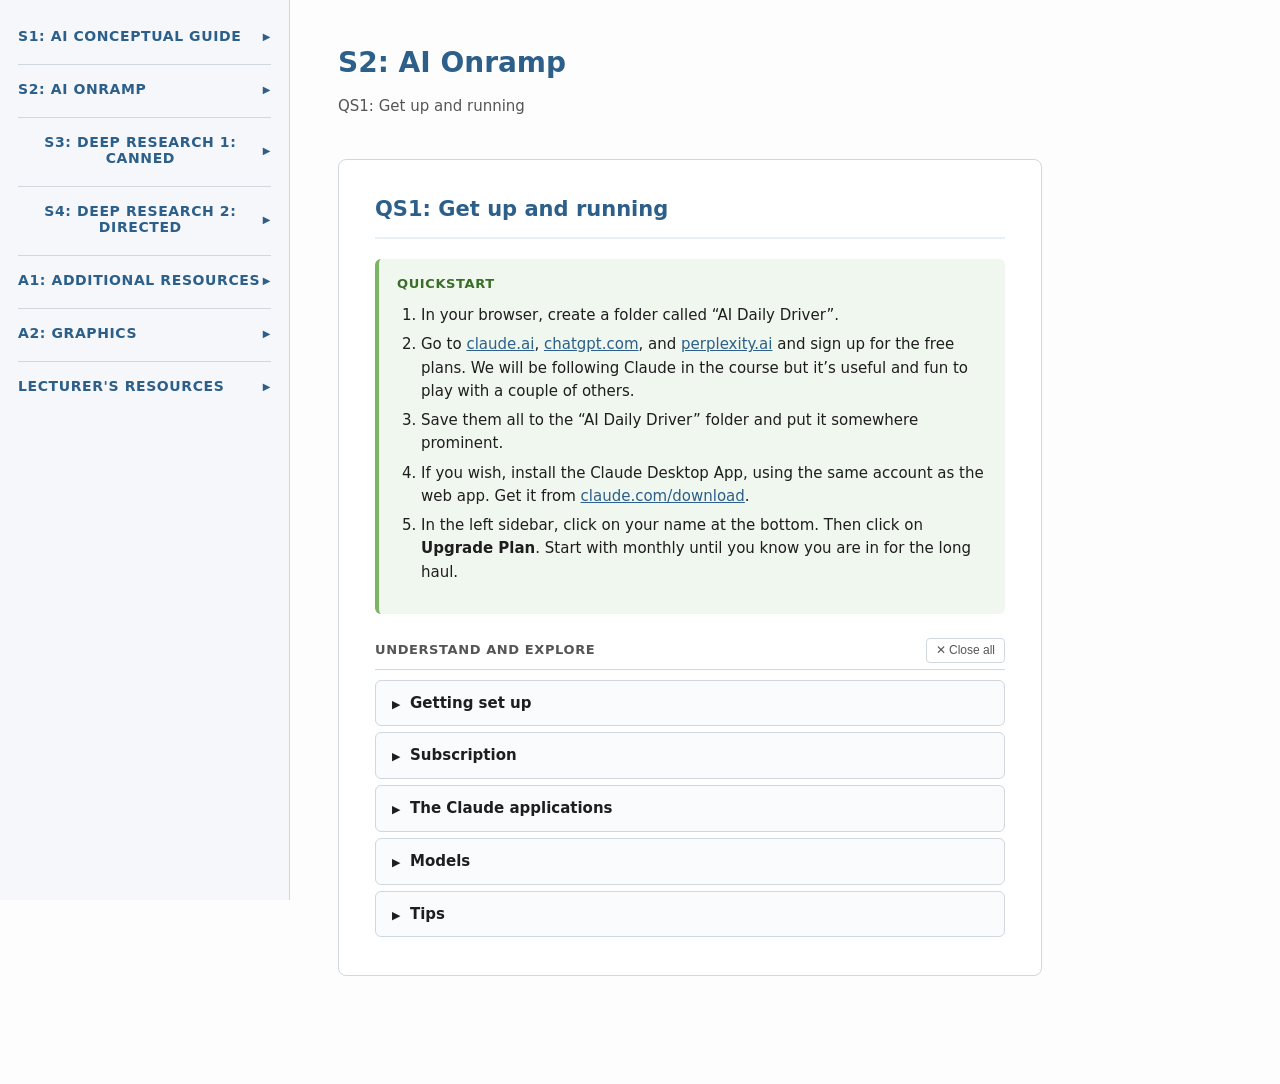
==== AI_Onramp_DailyDriver.html @ 2bd91696 "Restructure A1 with nested Agentic Session Demo sub-groups; rename chat heading Co-Authored-By: Clau" ====
<!DOCTYPE html>
<html lang="en">
<head>
<meta charset="UTF-8">
<meta name="viewport" content="width=device-width, initial-scale=1.0">
<title>The 10-Step Onramp &ndash; Setting Up Your Daily Driver</title>
<style>
  *, *::before, *::after { box-sizing: border-box; margin: 0; padding: 0; }

  :root {
    --sidebar-w: 290px;
    --accent: #2c5f8a;
    --accent-light: #e8f0f7;
    --border: #d0d7de;
    --bg: #fdfdfd;
    --text: #1e1e1e;
    --text-muted: #555;
    --section-bg: #ffffff;
    --quickstart-bg: #f0f7ee;
    --quickstart-border: #7ab661;
    --tips-bg: #fef9ec;
    --tips-border: #d4a843;
  }

  html { scroll-behavior: smooth; scroll-padding-top: 24px; }

  body {
    font-family: "Segoe UI", system-ui, -apple-system, sans-serif;
    font-size: 16px;
    line-height: 1.65;
    color: var(--text);
    background: var(--bg);
  }

  /* ── NAV SIDEBAR ─────────────────────────────── */
  nav {
    position: fixed;
    top: 0; left: 0;
    width: var(--sidebar-w);
    height: 100vh;
    overflow-y: auto;
    background: #f5f7fa;
    border-right: 1px solid var(--border);
    padding: 28px 18px 40px;
    z-index: 100;
  }

  nav h2 {
    font-size: 14px;
    font-weight: 700;
    text-transform: uppercase;
    letter-spacing: .6px;
    color: var(--accent);
    margin-bottom: 8px;
    margin-top: 20px;
    padding-top: 16px;
    border-top: 1px solid var(--border);
  }

  /* Collapsible nav group buttons (same look as h2 but clickable) */
  .nav-group-btn {
    display: flex;
    align-items: center;
    justify-content: space-between;
    width: 100%;
    background: none;
    border: none;
    border-top: 1px solid var(--border);
    cursor: pointer;
    font-family: inherit;
    font-size: 14px;
    font-weight: 700;
    text-transform: uppercase;
    letter-spacing: .6px;
    color: var(--accent);
    padding: 16px 0 0 0;
    margin-top: 20px;
    margin-bottom: 8px;
  }

  .nav-group-btn:first-child {
    border-top: none;
    padding-top: 0;
    margin-top: 0;
  }

  .nav-group-btn::after {
    content: "\25B6";
    font-size: 10px;
    flex-shrink: 0;
    transition: transform .2s;
  }

  .nav-group-btn.open::after {
    transform: rotate(90deg);
  }

  .nav-sublinks { display: none; }
  .nav-sublinks.open { display: block; }

  nav a {
    display: block;
    padding: 6px 10px;
    margin-bottom: 2px;
    border-radius: 5px;
    color: var(--text-muted);
    text-decoration: none;
    font-size: 14px;
    line-height: 1.4;
    transition: background .15s, color .15s;
  }

  nav a:hover, nav a.active {
    background: var(--accent-light);
    color: var(--accent);
  }

  /* ── MAIN CONTENT ────────────────────────────── */
  main {
    margin-left: var(--sidebar-w);
    max-width: 800px;
    padding: 40px 48px 80px;
  }

  h1 {
    font-size: 28px;
    font-weight: 700;
    color: var(--accent);
    margin-bottom: 8px;
  }

  main > p.subtitle {
    color: var(--text-muted);
    font-size: 15px;
    margin-bottom: 40px;
  }

  /* ── STEP SECTIONS ───────────────────────────── */
  section.step {
    background: var(--section-bg);
    border: 1px solid var(--border);
    border-radius: 8px;
    padding: 32px 36px;
    margin-bottom: 28px;
    display: none;
  }

  section.step.visible {
    display: block;
  }

  section.step h2 {
    font-size: 21px;
    font-weight: 700;
    color: var(--accent);
    margin-bottom: 16px;
    padding-bottom: 10px;
    border-bottom: 2px solid var(--accent-light);
  }

  section.step h3 {
    font-size: 17px;
    font-weight: 600;
    margin-top: 20px;
    margin-bottom: 8px;
  }

  /* ── NESTED NAV SUB-GROUPS ───────────────────── */
  .nav-sub-btn {
    display: flex;
    align-items: center;
    justify-content: space-between;
    width: 100%;
    background: none;
    border: none;
    cursor: pointer;
    font-family: inherit;
    font-size: 13px;
    font-weight: 600;
    color: var(--accent);
    padding: 5px 10px;
    margin-top: 4px;
    border-radius: 5px;
    text-align: left;
  }

  .nav-sub-btn:hover { background: var(--accent-light); }

  .nav-sub-btn::after {
    content: "\25B6";
    font-size: 9px;
    flex-shrink: 0;
    transition: transform .2s;
  }

  .nav-sub-btn.open::after { transform: rotate(90deg); }

  .nav-sub-sublinks { display: none; padding-left: 10px; }
  .nav-sub-sublinks.open { display: block; }

  h3.session-hdg {
    text-decoration: underline;
    margin-top: 28px;
  }

  section.step h4 {
    font-size: 15px;
    font-weight: 600;
    margin-top: 16px;
    margin-bottom: 6px;
  }

  section.step p {
    margin-bottom: 12px;
  }

  section.step ul, section.step ol {
    margin: 8px 0 14px 24px;
  }

  section.step li {
    margin-bottom: 6px;
  }

  section.step a {
    color: var(--accent);
  }

  /* ── TABLE ───────────────────────────────────── */
  table {
    width: 100%;
    border-collapse: collapse;
    margin: 14px 0 18px;
    font-size: 15px;
  }

  th, td {
    text-align: left;
    padding: 10px 14px;
    border: 1px solid var(--border);
  }

  th {
    background: var(--accent-light);
    font-weight: 600;
    font-size: 14px;
  }

  /* ── COLLAPSIBLE DETAILS ─────────────────────── */
  details {
    border-radius: 6px;
    margin: 16px 0 12px;
    padding: 0;
    overflow: hidden;
  }

  details summary {
    cursor: pointer;
    font-weight: 600;
    font-size: 15px;
    padding: 10px 16px;
    list-style: none;
    user-select: none;
    border-radius: 6px;
    transition: background .15s;
  }

  details summary::-webkit-details-marker { display: none; }

  details summary::before {
    content: "\25B6";
    display: inline-block;
    width: 18px;
    font-size: 11px;
    transition: transform .2s;
  }

  details[open] summary::before {
    transform: rotate(90deg);
  }

  details .collapsible-body {
    padding: 10px 16px 14px 34px;
    font-size: 15px;
  }

  details .collapsible-body p { margin-bottom: 8px; }
  details .collapsible-body ul, details .collapsible-body ol { margin: 6px 0 10px 20px; }
  details .collapsible-body li { margin-bottom: 5px; }

  /* QuickStart variant */
  details.quickstart {
    background: var(--quickstart-bg);
    border-left: 4px solid var(--quickstart-border);
  }

  details.quickstart summary {
    color: #3a6e28;
  }

  /* Tips variant */
  details.tips {
    background: var(--tips-bg);
    border-left: 4px solid var(--tips-border);
  }

  details.tips summary {
    color: #8a6d1b;
  }

  /* ── QS QUICKSTART BLOCK (always visible) ───────── */
  .quickstart-block {
    background: var(--quickstart-bg);
    border-left: 4px solid var(--quickstart-border);
    border-radius: 6px;
    margin: 20px 0 8px;
    padding: 14px 18px 16px;
  }

  .quickstart-block .qs-label {
    font-weight: 700;
    font-size: 13px;
    text-transform: uppercase;
    letter-spacing: .6px;
    color: #3a6e28;
    margin-bottom: 10px;
  }

  .quickstart-block ol {
    margin: 0 0 0 20px;
  }

  .quickstart-block li {
    margin-bottom: 7px;
    font-size: 15px;
    line-height: 1.55;
  }

  .quickstart-block p.qs-note {
    font-size: 15px;
    color: #3a6e28;
    font-style: italic;
    margin: 0;
  }

  /* ── UNDERSTAND & EXPLORE ────────────────────────── */
  .ue-block { margin-top: 24px; }

  .ue-header {
    display: flex;
    align-items: center;
    justify-content: space-between;
    margin-bottom: 10px;
    padding-bottom: 6px;
    border-bottom: 1px solid var(--border);
  }

  .ue-heading {
    font-size: 13px;
    font-weight: 700;
    text-transform: uppercase;
    letter-spacing: .6px;
    color: var(--text-muted);
    margin: 0;
  }

  .ue-close-all {
    font-size: 12px;
    color: var(--text-muted);
    background: none;
    border: 1px solid var(--border);
    border-radius: 4px;
    padding: 3px 9px;
    cursor: pointer;
    line-height: 1.4;
    transition: background .15s, color .15s;
    white-space: nowrap;
  }

  .ue-close-all:hover {
    background: var(--accent-light);
    color: var(--accent);
    border-color: var(--accent);
  }

  details.ue-item {
    background: #fafbfc;
    border: 1px solid var(--border);
    border-radius: 6px;
    margin: 6px 0;
    padding: 0;
    overflow: hidden;
  }

  details.ue-item summary {
    color: var(--text);
    font-size: 15px;
    font-weight: 600;
    padding: 10px 16px;
  }

  details[open].ue-item {
    border-color: var(--accent);
  }

  details[open].ue-item > summary {
    color: var(--accent);
    border-bottom: 1px solid var(--accent-light);
  }

  /* ── MOBILE ──────────────────────────────────── */
  @media (max-width: 900px) {
    nav {
      position: static;
      width: 100%;
      height: auto;
      border-right: none;
      border-bottom: 1px solid var(--border);
      padding: 16px 18px;
    }

    nav .nav-links {
      display: flex;
      flex-wrap: wrap;
      gap: 2px 6px;
    }

    nav a { font-size: 13px; padding: 4px 8px; }

    main {
      margin-left: 0;
      padding: 24px 20px 60px;
    }

    section.step { padding: 22px 20px; }
  }

  /* ── DOC SECTION (collapsible ## headings) ───────── */
  details.doc-section {
    border: 1px solid var(--border);
    background: var(--section-bg);
    margin: 0 0 8px;
  }

  details.doc-section > summary {
    font-size: 16px;
    font-weight: 600;
    background: var(--accent-light);
    color: var(--accent);
    padding: 11px 16px;
  }

  details.doc-section > summary::before {
    content: "\25B6";
    display: inline-block;
    width: 18px;
    font-size: 11px;
    transition: transform .2s;
  }

  details.doc-section[open] > summary::before {
    transform: rotate(90deg);
  }

  details.doc-section .collapsible-body h3 {
    font-size: 15px;
    font-weight: 700;
    margin: 16px 0 6px;
    color: var(--text);
  }

  details.doc-section .collapsible-body blockquote {
    border-left: 3px solid var(--accent-light);
    margin: 10px 0 10px 4px;
    padding: 8px 16px;
    color: var(--text-muted);
    font-style: italic;
  }
</style>
</head>
<body>

<!-- ── SIDEBAR NAV ──────────────────────────────── -->
<nav>
  <button class="nav-group-btn" data-target="nav-cg">S1: AI Conceptual Guide</button>
  <div class="nav-sublinks" id="nav-cg">
    <a href="#cg-opening" data-group="conceptual">Opening</a>
    <a href="#cg-part-a" data-group="conceptual">A. What kind of intelligence?</a>
    <a href="#cg-part-b" data-group="conceptual">B. Enhancing the intelligence</a>
    <a href="#cg-coda" data-group="conceptual">Coda</a>
  </div>
  <button class="nav-group-btn" data-target="nav-steps">S2: AI Onramp</button>
  <div class="nav-sublinks" id="nav-steps">
    <a href="#qs1" data-group="steps">QS1 &ndash; Get up and running</a>
    <a href="#qs2" data-group="steps">QS2 &ndash; Set up your Projects</a>
    <a href="#qs3" data-group="steps">QS3 &ndash; Core functionality</a>
    <a href="#qs4" data-group="steps">QS4 &ndash; Set up your Connectors</a>
    <a href="#qs5" data-group="steps">QS5 &ndash; Keeping it safe</a>
    <a href="#qs6" data-group="steps">QS6 &ndash; Basic chat technique</a>
  </div>
  <button class="nav-group-btn" data-target="nav-dr">S3: Deep Research 1: Canned</button>
  <div class="nav-sublinks" id="nav-dr">
    <a href="#dr1-s1" data-group="deep-research">1. The Skilled User Frame</a>
    <a href="#dr1-s2" data-group="deep-research">2. Key Concepts</a>
    <a href="#dr1-s3" data-group="deep-research">3. The Evaluation Rubric</a>
    <a href="#dr1-s4" data-group="deep-research">4. The Session Demos</a>
    <a href="#dr1-s5" data-group="deep-research">5. Homework</a>
  </div>
  <button class="nav-group-btn" data-target="nav-dr2">S4: Deep Research 2: Directed</button>
  <div class="nav-sublinks" id="nav-dr2">
    <a href="#dr2-s1" data-group="deep-research2">1. Where We Are</a>
    <a href="#dr2-s2" data-group="deep-research2">2. The Process Architecture</a>
    <a href="#dr2-s3" data-group="deep-research2">3. Source Discovery and Curation</a>
    <a href="#dr2-s4" data-group="deep-research2">4. Literature Review</a>
    <a href="#dr2-s5" data-group="deep-research2">5. Analytical Synthesis</a>
    <a href="#dr2-s6" data-group="deep-research2">6. The Report</a>
    <a href="#dr2-s7" data-group="deep-research2">7. The Direction Repertoire</a>
    <a href="#dr2-s8" data-group="deep-research2">8. Homework</a>
  </div>
  <button class="nav-group-btn" data-target="nav-resources">A1: Additional Resources</button>
  <div class="nav-sublinks" id="nav-resources">
    <a href="#res-general" data-group="resources">General Links</a>
    <a href="#res-study" data-group="resources">Further Study</a>
    <a href="#res-security" data-group="resources">AI Security Essentials</a>
    <a href="#res-chat" data-group="resources">Session 4: Design Process - Record of chat</a>
    <button class="nav-sub-btn" data-subtarget="nav-agentic">Agentic Session Demo</button>
    <div class="nav-sub-sublinks" id="nav-agentic">
      <a href="#res-banking-app" data-group="resources">Banking Regulation App</a>
      <button class="nav-sub-btn" data-subtarget="nav-proc-log">Process Log</button>
      <div class="nav-sub-sublinks" id="nav-proc-log">
        <a href="#res-log-1" data-group="resources">Step 1: Regulatory Landscape Scan</a>
        <a href="#res-log-2" data-group="resources">Step 2: Digital Skills Research</a>
        <a href="#res-log-3" data-group="resources">Step 3: Significance Assessment</a>
        <a href="#res-log-4" data-group="resources">Step 4: Report Synthesis</a>
        <a href="#res-log-5" data-group="resources">Summary of Workflow</a>
        <a href="#res-log-6" data-group="resources">Agent Usage Statistics</a>
      </div>
      <button class="nav-sub-btn" data-subtarget="nav-reg-rep">Reg Report</button>
      <div class="nav-sub-sublinks" id="nav-reg-rep">
        <a href="#res-rep-1" data-group="resources">Executive Summary</a>
        <a href="#res-rep-2" data-group="resources">Methodology</a>
        <a href="#res-rep-3" data-group="resources">1. Joint Standard 2 of 2024</a>
        <a href="#res-rep-4" data-group="resources">2. Joint Standard 1 of 2023</a>
        <a href="#res-rep-5" data-group="resources">3. Basel III Post-Crisis Reforms</a>
        <a href="#res-rep-6" data-group="resources">Cross-Cutting Analysis</a>
        <a href="#res-rep-7" data-group="resources">Limitations</a>
        <a href="#res-rep-8" data-group="resources">Sources</a>
      </div>
      <button class="nav-sub-btn" data-subtarget="nav-claude-md">CLAUDE.md</button>
      <div class="nav-sub-sublinks" id="nav-claude-md">
        <a href="#res-claude-1" data-group="resources">How You Work</a>
        <a href="#res-claude-2" data-group="resources">Sub-Agent Roles</a>
        <a href="#res-claude-3" data-group="resources">Principles</a>
        <a href="#res-claude-4" data-group="resources">Process Log Format</a>
        <a href="#res-claude-5" data-group="resources">Step Format</a>
        <a href="#res-claude-6" data-group="resources">Output Format</a>
      </div>
    </div>
  </div>
  <button class="nav-group-btn" data-target="nav-graphics">A2: Graphics</button>
  <div class="nav-sublinks" id="nav-graphics">
    <a href="#graphic-1" data-group="graphics">Defensible Under Scrutiny</a>
    <a href="#graphic-2" data-group="graphics">Regulatory Drivers Timeline</a>
    <a href="#pdf-fluency-vocab" data-group="graphics">AI Fluency: Vocabulary Cheat Sheet</a>
    <a href="#pdf-fluency-onepager" data-group="graphics">AI Fluency: Summary One-Pager</a>
    <a href="#pdf-fluency-16x9" data-group="graphics">AI Fluency: Summary 16x9</a>
    <a href="#pdf-genai-overview" data-group="graphics">Overview of Generative AI</a>
  </div>
  <button class="nav-group-btn" data-target="nav-lec">Lecturer's Resources</button>
  <div class="nav-sublinks" id="nav-lec">
    <a href="#lec-l1" data-group="lecturer">L1: AI Conceptual Guide</a>
    <a href="#lec-l2" data-group="lecturer">L2: AI Daily Driver</a>
    <a href="#lec-l3" data-group="lecturer">L3: Deep Research: Canned</a>
    <a href="#lec-l4" data-group="lecturer">L4: Deep Research: Directed</a>
    <a href="#lec-brochure" data-group="lecturer">Course Brochure: 7 April</a>
    <a href="#lec-s6" data-group="lecturer">Session 6: Agentic Demo</a>
  </div>
</nav>

<!-- ── MAIN CONTENT ─────────────────────────────── -->
<main>
<h1 id="main-heading">The Onramp</h1>
<p class="subtitle" id="main-subtitle">Setting Up Your Daily Driver</p>

<!-- ── QS1 ──────────────────────────────────────── -->
<section class="step" id="qs1">
  <h2>QS1: Get up and running</h2>

  <div class="quickstart-block">
    <div class="qs-label">QuickStart</div>
    <ol>
      <li>In your browser, create a folder called &ldquo;AI Daily Driver&rdquo;.</li>
      <li>Go to <a href="https://claude.ai" target="_blank">claude.ai</a>, <a href="https://chatgpt.com" target="_blank">chatgpt.com</a>, and <a href="https://www.perplexity.ai/" target="_blank">perplexity.ai</a> and sign up for the free plans. We will be following Claude in the course but it&rsquo;s useful and fun to play with a couple of others.</li>
      <li>Save them all to the &ldquo;AI Daily Driver&rdquo; folder and put it somewhere prominent.</li>
      <li>If you wish, install the Claude Desktop App, using the same account as the web app. Get it from <a href="https://claude.com/download" target="_blank">claude.com/download</a>.</li>
      <li>In the left sidebar, click on your name at the bottom. Then click on <strong>Upgrade Plan</strong>. Start with monthly until you know you are in for the long haul.</li>
    </ol>
  </div>

  <div class="ue-block">
    <div class="ue-header">
      <div class="ue-heading">Understand and Explore</div>
      <button class="ue-close-all" onclick="closeAllInStep(this)">&#x2715; Close all</button>
    </div>

    <details class="ue-item">
      <summary>Getting set up</summary>
      <div class="collapsible-body">
        <p>Claude lives in the cloud. Your conversations, projects, and settings are all stored on Anthropic&rsquo;s servers, not on your machine &mdash; so whichever way you access Claude, you&rsquo;re working in the same place, with one account. That means you can start on the web today, switch to the desktop app next week, and everything is exactly where you left it.</p>
        <p>The default: start with the web. Go to <a href="https://claude.ai" target="_blank">claude.ai</a> and create an account. Clean, safe, nothing on your local machine. This is where you&rsquo;ll spend the next week.</p>
        <p>When you&rsquo;re ready: the desktop app. Download it from claude.ai. It&rsquo;s the same Claude, a bit more convenient &mdash; sits in your taskbar, easier to make a daily habit. In chat mode it behaves identically to the web. You&rsquo;ll notice Code and Cowork in the sidebar &mdash; leave those for now, we&rsquo;ll get to them later in the course.</p>
        <p>One practical note: if your organisation doesn&rsquo;t yet have an enterprise AI agreement, use a personal account for now. We&rsquo;ll cover the security and policy considerations shortly.</p>
      </div>
    </details>

    <details class="ue-item">
      <summary>Subscription</summary>
      <div class="collapsible-body">
        <p>Free is fine for trying Claude out. But if you&rsquo;ve decided you want to build a real working relationship with it, get Pro. It&rsquo;s $20 a month and it&rsquo;s probably the highest-return $20 you&rsquo;ll spend on your professional development this year.</p>
        <p>Here&rsquo;s what Pro gets you:</p>
        <ul>
          <li>Significantly higher usage limits &mdash; enough for sustained daily use without hitting a wall mid-task</li>
          <li>Access to the more powerful models including Opus and extended thinking mode</li>
          <li>Access to Research mode</li>
          <li>More storage for Projects</li>
        </ul>
        <p>Critically: it&rsquo;s a flat fee. You&rsquo;re not paying per token or per query. Use it as much as you like within the limits, and those limits are generous enough that most users never hit them in normal daily use. You may occasionally get throttled at peak times, but that&rsquo;s the exception not the rule.</p>
        <p>The habit argument: usage limits on Free don&rsquo;t just inconvenience you, they break the habit loop at exactly the moment you&rsquo;re trying to form it. Pro removes that friction entirely.</p>
      </div>
    </details>

    <details class="ue-item">
      <summary>The Claude applications</summary>
      <div class="collapsible-body">
        <p>Claude comes in several forms, each optimised for a different kind of work. Here&rsquo;s the map:</p>
        <table>
          <thead>
            <tr><th>Application</th><th>Optimised for</th><th>Notes</th></tr>
          </thead>
          <tbody>
            <tr>
              <td><strong>Chat</strong> (web or desktop)</td>
              <td>Your primary workspace. Handles everything from quick questions to deep research, complex analysis, and finished documents. With Projects, Artifacts, extended thinking, and Research mode, Chat is capable of serious sustained work</td>
              <td>Everything in the cloud. Where you&rsquo;re starting</td>
            </tr>
            <tr>
              <td><strong>Cowork</strong></td>
              <td>Complex sustained work that requires access to your local machine: file organisation, scheduled tasks, browser automation, and multi-step workflows</td>
              <td>Works locally. Later in the course</td>
            </tr>
            <tr>
              <td><strong>Claude Code</strong></td>
              <td>Writing, testing, running and deploying code. Works directly on codebases</td>
              <td>Works locally. Day 5</td>
            </tr>
            <tr>
              <td><strong>Claude for Excel</strong></td>
              <td>Working with spreadsheet data directly in Excel</td>
              <td>Still in beta. We&rsquo;ll demo later</td>
            </tr>
          </tbody>
        </table>
        <p>For now: you&rsquo;re in Chat. The others are there when the course gets to them.</p>
        <p>Note for desktop app users: Code and Cowork are visible in the sidebar from day one. Leave them alone until the course gets there.</p>
      </div>
    </details>

    <details class="ue-item">
      <summary>Models</summary>
      <div class="collapsible-body">
        <p>When you start a conversation you can choose which model to use. For now there are three worth knowing:</p>
        <ul>
          <li><strong>Haiku</strong> &mdash; fast and light. Fine for simple, quick tasks but not what you want for serious work</li>
          <li><strong>Sonnet</strong> &mdash; your default. Fast, highly capable, handles the vast majority of what you&rsquo;ll do day to day. Start here every time</li>
          <li><strong>Opus</strong> &mdash; the most powerful. Use it when the task is genuinely complex or high stakes. Slower, and draws more from your monthly allocation</li>
        </ul>
        <p>The rule: use Sonnet unless you have a specific reason to switch. You&rsquo;ll rarely need to.</p>
        <p>Extended thinking and Research mode are also available but we&rsquo;ll cover those properly in later sessions &mdash; leave them alone for now.</p>
      </div>
    </details>

    <details class="ue-item">
      <summary>Tips</summary>
      <div class="collapsible-body">
        <ul>
          <li>Use any AI to help you in the subscription process, especially if you get stuck. This applies to any app you are downloading or installing. AI is almost always good at helping you navigate poorly designed interfaces, avoid bloatware, and make sense of decisions &mdash; permissions, settings, terms &mdash; that you&rsquo;re not really in a position to judge on your own. Get into the habit of pasting anything unclear into Claude before you click.</li>
          <li>If you have multiple email addresses, think about which you want to use for your AI subscriptions.</li>
          <li>You may wish to put the apps on your phone as well. Apart from daily chatting, phone apps are increasingly used to control long-running agentic processes without having to be at your machine.</li>
          <li>The Pro limit is generous but not unlimited &mdash; if you hit a wall mid-session, switch to a lighter model temporarily rather than stopping work.</li>
          <li>Chat, despite the name, is very powerful and keeps getting more powerful. Be careful of following the hype around trendy Chat-enhancement wrappers and third-party add-ons. They often bring new problems, data exposure risks, and increased admin load. Build your skills in native Chat first.</li>
        </ul>
      </div>
    </details>
  </div>
</section>

<!-- ── QS2 ──────────────────────────────────────── -->
<section class="step" id="qs2">
  <h2>QS2: Set up your Projects</h2>

  <div class="quickstart-block">
    <div class="qs-label">QuickStart</div>
    <ol>
      <li>Click on <strong>Projects</strong> in the left sidebar, then <strong>&ldquo;New project&rdquo;</strong>.</li>
      <li>Give it a name and a description (&ldquo;what are you trying to achieve&rdquo;). This description is for you and coworkers; it is not referenced by Claude.</li>
      <li>Populate <strong>Instructions</strong>. This is perhaps the key piece of information. This will guide Claude in any of the Chats created under this Project. It can be very detailed, if appropriate.</li>
      <li>Populate <strong>Files</strong>, by drag and drop or upload. These files will be referenced by every chat in the project.</li>
    </ol>
  </div>

  <div class="ue-block">
    <div class="ue-header">
      <div class="ue-heading">Understand and Explore</div>
      <button class="ue-close-all" onclick="closeAllInStep(this)">&#x2715; Close all</button>
    </div>

    <details class="ue-item">
      <summary>Projects</summary>
      <div class="collapsible-body">
        <p>By default every conversation in Claude is isolated &mdash; it doesn&rsquo;t know what you discussed yesterday or last week. Projects fix that.</p>
        <p>A Project is a persistent workspace with four elements:</p>
        <ul>
          <li>A name and purpose &mdash; what the project is for</li>
          <li>Instructions &mdash; how you want Claude to behave within this project: your role, your preferences, your rules</li>
          <li>A knowledge base &mdash; files, documents, and reference material you upload once and Claude draws on whenever you need it. You can also connect GitHub repositories and Google Drive directly</li>
          <li>Chats &mdash; all the conversations you have within the project, kept together in one place</li>
        </ul>
        <p>What this means in practice: instead of starting every conversation from scratch, you build a Project for each significant area of your work &mdash; a client, a research topic, a recurring task. Over time the Project accumulates context and becomes genuinely useful as a working environment rather than just a chat interface.</p>
        <p>Organising your chat history matters. A Project is only as useful as the discipline you bring to it. Name your files descriptively, keep your knowledge base current, and think of the Project as a living workspace rather than a filing cabinet. Unstructured chat history quickly becomes noise.</p>
        <p>A note on collaboration: sharing Projects with colleagues requires a Team or Enterprise subscription. On a personal Pro account your Projects are private.</p>
      </div>
    </details>

    <details class="ue-item">
      <summary>Tips</summary>
      <div class="collapsible-body">
        <ul>
          <li>Instructions and files that are only relevant to a particular chat can be inserted directly into those Chats.</li>
          <li>A Project also has a memory, populated by Claude as the Project evolves. But you can edit the memory yourself by adding stuff or removing stuff. While &ldquo;Instructions&rdquo; and &ldquo;Files&rdquo; are the most obvious resources available to Claude in a Project, &ldquo;Memory&rdquo; is a powerful tool, especially in longer projects. If you are planning to build a Project that you use repeatedly over time, spend time finding out exactly how &ldquo;Project memory&rdquo; works (ask Claude!).</li>
          <li>You need to think carefully about exactly how a Project is going to be used. You may want to start small and let it grow. Don&rsquo;t be afraid to start a new Project if you have misconceived the first iteration.</li>
          <li>You can manage your Project space as it grows, by favouriting, deleting and archiving.</li>
        </ul>
      </div>
    </details>
  </div>
</section>

<!-- ── QS3 ──────────────────────────────────────── -->
<section class="step" id="qs3">
  <h2>QS3: Get acquainted with Claude&rsquo;s core functionality</h2>

  <div class="quickstart-block">
    <div class="qs-label">QuickStart</div>
    <p class="qs-note">Nothing to install or configure. Work through the Understand and Explore section below, then spend time in Claude trying things out.</p>
  </div>

  <div class="ue-block">
    <div class="ue-header">
      <div class="ue-heading">Understand and Explore</div>
      <button class="ue-close-all" onclick="closeAllInStep(this)">&#x2715; Close all</button>
    </div>

    <details class="ue-item">
      <summary>Artifacts</summary>
      <div class="collapsible-body">
        <p>Sometimes Claude&rsquo;s response isn&rsquo;t just text in the conversation &mdash; it produces a self-contained piece of work: a document, a table, a piece of code, a formatted report, an interactive page. These are called <strong>Artifacts</strong> and they appear in a separate panel alongside the conversation.</p>
        <p>Why it matters: an Artifact isn&rsquo;t just a response, it&rsquo;s a working document. You can ask Claude to revise it, extend it, reformat it &mdash; all while keeping the conversation going. The Artifact updates in place rather than producing a new block of text each time. You can also switch between the finished output and the underlying code if you want to see how it was built.</p>
        <p>What triggers an Artifact: Claude decides based on the nature of the output. Longer structured documents, code, and formatted content typically appear as Artifacts automatically.</p>
        <p>Artifacts can be shared or published directly from Claude.</p>
      </div>
    </details>

    <details class="ue-item">
      <summary>Adding stuff</summary>
      <div class="collapsible-body">
        <p>One of Claude&rsquo;s most underused capabilities: you don&rsquo;t have to explain everything in words. You can bring material directly into the conversation.</p>
        <ul>
          <li><strong>Typed context</strong> &mdash; paste in a document, a data extract, an email thread, a set of notes. Claude reads it and works with it. This is often faster and more accurate than trying to describe something in your own words.</li>
          <li><strong>Uploaded files</strong> &mdash; attach files directly to a conversation. Supported formats include PDF, DOCX, CSV, TXT, and common image formats like PNG and JPEG.</li>
          <li><strong>Screenshots</strong> &mdash; you can paste or upload a screenshot directly into the conversation. Useful for sharing something visual without having to describe it &mdash; a chart, a UI, a document you can&rsquo;t easily export.</li>
        </ul>
        <p>The practical habit: before you ask Claude to help with something, ask yourself whether there&rsquo;s a document, file, or screenshot that would give it better raw material than your description alone. The easiest and most intuitive methods are simply to copy and paste from your clipboard, or drag and drop a file, directly into the conversation.</p>
      </div>
    </details>

    <details class="ue-item">
      <summary>Tips</summary>
      <div class="collapsible-body">
        <ul>
          <li>When Claude produces an Artifact, don&rsquo;t just copy and paste it and move on. Stay in the conversation and refine it until it&rsquo;s actually what you need.</li>
          <li>Even if Claude has decided not to show something as an Artifact, you can ask it to.</li>
          <li>Artifacts are &ldquo;updated in place&rdquo; &mdash; so there is only one version on display. But there is an updated version number and you can go back to earlier versions.</li>
          <li>Artifacts can also be interactive. For this and other reasons, they can be used as mini-demos, in place, without having to create a demo page.</li>
          <li>As the course progresses, you&rsquo;ll pick up more powerful ways to bring material into Claude: Connectors give Claude persistent access to cloud services; Cowork and Code give Claude direct access to approved local directories. These become important when you&rsquo;re working with large datasets or information that changes frequently. For now, copy/paste and drag/drop will take you a long way.</li>
          <li>Note that as you start to use Projects, persistent memory, and Skills, Claude will often know a lot of your context before you even start a new chat.</li>
        </ul>
      </div>
    </details>
  </div>
</section>

<!-- ── QS4 ──────────────────────────────────────── -->
<section class="step" id="qs4">
  <h2>QS4: Set up your Connectors</h2>

  <div class="quickstart-block">
    <div class="qs-label">QuickStart</div>
    <ol>
      <li>Click on the <strong>+</strong> symbol in the main Chat interface, and go to <strong>&ldquo;Connectors&rdquo;</strong>. You can see what is already connected, and you can look at other options via <strong>&ldquo;Manage connectors&rdquo;</strong>.</li>
      <li>Select a connector, click <strong>Connect</strong>, and follow the authentication steps.</li>
    </ol>
  </div>

  <div class="ue-block">
    <div class="ue-header">
      <div class="ue-heading">Understand and Explore</div>
      <button class="ue-close-all" onclick="closeAllInStep(this)">&#x2715; Close all</button>
    </div>

    <details class="ue-item">
      <summary>Connectors</summary>
      <div class="collapsible-body">
        <p>So far everything you&rsquo;ve brought into a conversation you&rsquo;ve had to actively add &mdash; typed context, uploaded files. Connectors are different: they give Claude persistent access to external services so the information is already there when you need it.</p>
        <p>Connectors don&rsquo;t just let Claude read from external services &mdash; they allow Claude to act on your behalf too. That&rsquo;s the shift from assistant to informed collaborator.</p>
        <p>There are two types:</p>
        <ul>
          <li><strong>Web connectors</strong> &mdash; connect cloud services like Google Drive, Gmail, and Google Calendar. Set up once in Settings, available across all your chats and Projects</li>
          <li><strong>Desktop extensions</strong> &mdash; connect Claude to things on your local machine: your file system, local applications, and tools like the Chrome extension that lets Claude see your open tabs. These are available through the desktop app</li>
        </ul>
      </div>
    </details>

    <details class="ue-item">
      <summary>Tips</summary>
      <div class="collapsible-body">
        <ul>
          <li>You can also manage Connectors in the Settings menu (click on your name in the bottom left corner of the sidebar).</li>
          <li>There are a lot of Connectors available and learning how to use them is complex. Start with one and don&rsquo;t rush into it. Gmail is a good choice. Hook it up and ask Claude some questions about your email history (&ldquo;Review all the important emails in the last month that seem to require some kind of response&rdquo;).</li>
          <li>To check that a connector is properly set up and active, you can just ask Claude.</li>
        </ul>
      </div>
    </details>
  </div>
</section>

<!-- ── QS5 ──────────────────────────────────────── -->
<section class="step" id="qs5">
  <h2>QS5: Keeping it safe</h2>

  <div class="quickstart-block">
    <div class="qs-label">QuickStart</div>
    <ol>
      <li>Install Bitwarden (free, open source) and create a strong master password.</li>
      <li>Enable two-factor authentication (2FA) on your Claude.ai account.</li>
      <li>In Claude.ai Settings, find the data privacy options and turn off training data use.</li>
      <li>Find out if your employer has an AI use policy.</li>
    </ol>
  </div>

  <div class="ue-block">
    <div class="ue-header">
      <div class="ue-heading">Understand and Explore</div>
      <button class="ue-close-all" onclick="closeAllInStep(this)">&#x2715; Close all</button>
    </div>

    <details class="ue-item">
      <summary>Security essentials</summary>
      <div class="collapsible-body">
        <p>Using Claude as a daily driver is low-risk for most people. But a few simple habits make it genuinely safe &mdash; and one or two omissions can cause real problems. The full picture is in the Security Essentials appendix, which is short and worth reading.</p>
        <p><strong>Account security.</strong> The real risks are account-level, not platform-level. Two actions cover most of it: install a password manager (Bitwarden is free and excellent) and enable two-factor authentication on your Claude.ai account. Both are worth doing now.</p>
        <p><strong>What you paste.</strong> When you paste text into Claude, you are sending it to a third-party server. For personal use this is almost always fine. For work data, ask yourself one question first: &ldquo;Would I be comfortable if my employer saw exactly what I just pasted?&rdquo; If the answer is no &mdash; or even maybe &mdash; use made-up data instead.</p>
        <p><strong>Your employer&rsquo;s policy.</strong> Many organisations now have AI use policies. Check yours. Breaching it could have professional consequences regardless of any actual data leak.</p>
      </div>
    </details>

    <details class="ue-item">
      <summary>Tips</summary>
      <div class="collapsible-body">
        <p>Turn off training data use in Claude.ai settings. It takes thirty seconds. It makes little practical difference for most personal use, but it&rsquo;s a clean answer to have if your employer ever asks &mdash; and it&rsquo;s the kind of thing an AI use policy may require.</p>
      </div>
    </details>
  </div>
</section>

<!-- ── QS6 ──────────────────────────────────────── -->
<section class="step" id="qs6">
  <h2>QS6: Basic chat technique</h2>

  <div class="quickstart-block">
    <div class="qs-label">QuickStart</div>
    <p class="qs-note">Nothing to install or configure. Read the Understand and Explore section below, then go and have a conversation with Claude &mdash; and notice whether you&rsquo;re doing these things.</p>
  </div>

  <div class="ue-block">
    <div class="ue-header">
      <div class="ue-heading">Understand and Explore</div>
      <button class="ue-close-all" onclick="closeAllInStep(this)">&#x2715; Close all</button>
    </div>

    <details class="ue-item">
      <summary>Basic chat technique</summary>
      <div class="collapsible-body">
        <p>The single biggest mistake new users make: type a question, read the answer, close the chat. That&rsquo;s using Claude as a search engine. It&rsquo;s not what it&rsquo;s for.</p>
        <p>Three things to give Claude before every task:</p>
        <ul>
          <li><strong>Context</strong> &mdash; who you are, what you&rsquo;re working on, why it matters</li>
          <li><strong>Task</strong> &mdash; what you actually want Claude to do</li>
          <li><strong>Guidelines</strong> &mdash; tone, format, length, constraints</li>
        </ul>
        <p>You don&rsquo;t need all three every time, but the habit of thinking in these terms immediately improves your results.</p>
        <p>Stay in the conversation. Claude&rsquo;s first response is a starting point, not a finished product. Push back, redirect, ask for alternatives. Sometimes, start from scratch in a new chat. The value compounds as the conversation develops.</p>
        <p>Fluency is not accuracy. Claude writes clearly and confidently even when it&rsquo;s wrong. A polished answer is not a correct answer. Verify anything that matters.</p>
      </div>
    </details>

    <details class="ue-item">
      <summary>One last thing</summary>
      <div class="collapsible-body">
        <p>Open Claude before you open anything else in the morning.</p>
        <p>Not because you&rsquo;ll always have something specific to do with it. But because the habit of reaching for it first &mdash; before email, before your task list, before your browser &mdash; is what turns an occasional tool into a working partner.</p>
        <p>The people who get the most out of Claude aren&rsquo;t the ones who use it for the biggest tasks. They&rsquo;re the ones who use it constantly, for small things and large, until the instinct to reach for it becomes automatic.</p>
        <p><em>That&rsquo;s what this week is for.</em></p>
      </div>
    </details>
  </div>
</section>

<!-- ── RESOURCE: General Links ─────────────────── -->
<section class="step resource" id="res-general">
  <h2>General Links</h2>

  <h3>Videos</h3>
  <ul>
    <li><a href="https://www.youtube.com/watch?v=7xTGNNLPyMI" target="_blank">Karpathy: Deep dive into LLMs like ChatGPT</a></li>
    <li><a href="https://www.youtube.com/watch?v=EWvNQjAaOHw" target="_blank">Karpathy: How I use LLMs</a></li>
  </ul>

  <h3>Essays</h3>
  <ul>
    <li><a href="https://darioamodei.com/essay/machines-of-loving-grace" target="_blank">Amodei: Machines of Loving Grace</a></li>
    <li><a href="https://www.darioamodei.com/essay/the-adolescence-of-technology" target="_blank">Amodei: The Adolescence of Technology</a></li>
  </ul>

  <h3>Podcasts &amp; Newsletters</h3>
  <ul>
    <li><a href="https://aidailybrief.ai/episodes" target="_blank">AI Daily Brief Podcast</a></li>
    <li><a href="https://www.exponentialview.co/" target="_blank">Azeem Azhar&rsquo;s Exponential View</a></li>
    <li><a href="https://www.oneusefulthing.org/" target="_blank">Ethan Mollick &ndash; One Useful Thing</a></li>
  </ul>
</section>

<!-- ── RESOURCE: Further Study ────────────────── -->
<section class="step resource" id="res-study">
  <h2>Further Study</h2>

  <p>Platforms for deeper learning, training, and career advancement:</p>
  <ul>
    <li><a href="https://learn.deeplearning.ai/" target="_blank">DeepLearning.AI</a></li>
    <li><a href="https://www.coursera.org/" target="_blank">Coursera</a></li>
    <li><a href="https://www.anthropic.com/learn" target="_blank">Anthropic Learn</a></li>
  </ul>
</section>

<!-- ── RESOURCE: AI Security Essentials ───────── -->
<section class="step resource" id="res-security">
  <h2>AI Security Essentials</h2>
  <p class="subtitle" style="margin-bottom:24px;">A take-home guide for course participants</p>

  <p>Using AI tools like Claude as a daily driver is low-risk for most people &mdash; but a few simple habits make it genuinely safe. This guide separates what actually matters from what you can stop worrying about.</p>

  <h3>1. External Threats &mdash; Lower Risk Than You Think</h3>
  <p>When you use a web-based AI tool like Claude.ai, you are trusting a well-resourced technology company to handle security on your behalf. Counterintuitively, this is safer than managing software locally &mdash; you are not responsible for keeping anything patched, configured, or updated.</p>
  <p>Your conversation data is transmitted over an encrypted connection (TLS), so interception in transit is not a realistic risk. Anthropic&rsquo;s servers are not a likely target for someone trying to steal your specific data.</p>
  <p>The real external risks are account-level, not platform-level:</p>
  <ul>
    <li><strong>Phishing</strong> &mdash; fake login pages designed to steal your credentials</li>
    <li><strong>Password reuse</strong> &mdash; if one account is breached, others become vulnerable</li>
    <li><strong>Device compromise</strong> &mdash; malware on your machine captures data before it reaches any server</li>
  </ul>
  <p><strong>Action: Two things to do now</strong></p>
  <ul>
    <li>Install Bitwarden (free, open source). One strong master password protects all your accounts, and you stop reusing passwords across AI tools and other services.</li>
    <li>Enable two-factor authentication (2FA) on your Claude.ai account. This prevents account takeover even if your password is stolen.</li>
  </ul>

  <h3>2. Confidential Data &mdash; This Is Where Judgement Matters</h3>
  <p>When you paste text into an AI chat window, you are sending it to a third-party server. For most personal use this is fine. For work data, it requires thought.</p>
  <p>Ask yourself one question before pasting anything:</p>
  <p><em>&ldquo;Would I be comfortable if my employer saw exactly what I just pasted into this chat?&rdquo;</em></p>
  <p>If the answer is no &mdash; or even maybe &mdash; use made-up data instead. You can learn everything you need to learn with synthetic examples. Real work data adds risk and is rarely necessary.</p>
  <p>Things to be aware of:</p>
  <ul>
    <li>Many employers now have AI use policies. Check yours. Breaching it could have professional consequences regardless of any actual data leak.</li>
    <li>Regulated industries (healthcare, legal, finance, government) have specific data handling obligations that may apply even to informal use.</li>
    <li>By default, AI providers may use conversations to improve their models. You can opt out of this in Claude.ai settings &mdash; worth doing as a matter of routine.</li>
    <li>If your organisation needs to use AI with sensitive data legitimately, enterprise tiers (such as Claude for Work) have different contractual data protections.</li>
  </ul>

  <h3>3. A Built-In Safety Prompt</h3>
  <p>Claude.ai lets you set a permanent system prompt &mdash; background instructions that apply to every conversation. As part of your setup, we will add an instruction that prompts Claude to flag inputs that look like real personal or work data (lists of names with numbers, email addresses, client records, etc.) and ask you whether you want to continue.</p>
  <p>This is not a technical guardrail &mdash; it will not catch everything. But it creates a useful pause at exactly the moment you might otherwise act without thinking. Think of it as a seatbelt reminder chime, not a seatbelt.</p>

  <h3>Your Security Checklist</h3>
  <ul>
    <li>Install Bitwarden and create a strong master password</li>
    <li>Enable 2FA on Claude.ai (and any other AI accounts you create)</li>
    <li>Check the training data opt-out setting in Claude.ai preferences</li>
    <li>Find out if your employer has an AI use policy</li>
    <li>Default to synthetic or anonymised data when practising &mdash; not real work data</li>
    <li>Apply the one-question test before pasting anything sensitive</li>
  </ul>

  <p><em>Part of the AI Onramps programme &mdash; Building AI literacy for working professionals</em></p>
</section>


<section class="step resource" id="res-chat">
  <h2>Session 4: Chat Notes for Show</h2>
  <h3>A PRELIMINARY NOTE</h3>
  <p>The interactive chat pattern is a literacy skill, not a technique. Knowing how to have a productive working conversation with an AI -- when to push back, when to accept, when to restructure -- that transfers across every model and every tool. The specific prompts you wrote today will be outdated in a year. The ability to use conversation to develop and refine a process won&#x27;t be.</p>
  <p class="chat-spacer"></p>
  <h3>THE CHAT</h3>
  <p>I want to start planning session 4 of this course. have a look at 2 documents in the project store.CourseV11 (noting the linked Deep Research trio running from session 3 to session 5, and also look at Coursev11, which lists the brochure outline of the whole course. Pay special attention to session 3. Pay less attention to session 4, we are going to plan that session now, and then build it</p>
  <p class="chat-timestamp">Apr 5</p>
  <p>I&#x27;ve read the documents in context. Let me also check the Session 3 lecturer&#x27;s notes since that&#x27;s the immediate predecessor and the bridge into Session 4.</p>
  <p>The Session 3 lecturer&#x27;s notes are also in context. Good -- I have everything I need.</p>
  <p>Here&#x27;s where I think we stand, and what needs working through before any drafting happens.</p>
  <p>The core challenge with Session 4</p>
  <p>Session 3 ends with a very specific close: participants have seen canned tools produce impressive but flawed reports, they&#x27;ve built and applied an evaluation rubric, and they leave with &quot;productive dissatisfaction.&quot; The homework question -- what would you need to change, add, or verify before you could stand behind this report? -- is explicitly framed as the bridge into Session 4.</p>
  <p>Session 4 then needs to answer that question by teaching participants to build a controlled research workflow in a Claude Project. The v11 outline gives a reasonable flow for this, but there are structural decisions to make before it becomes a lecturer&#x27;s script.</p>
  <p>Things I think are already clear:</p>
  <p>The session lives entirely inside a Claude Project -- that&#x27;s both the tool and the pedagogical point</p>
  <p>The arc is: design the project -&gt; write instructions -&gt; find and curate sources -&gt; run research -&gt; produce a literature review -&gt; produce a first report draft</p>
  <p>The bridge from Session 3 is the &quot;control, transparency, integration&quot; argument</p>
  <p>The bridge to Session 5 is &quot;we&#x27;ve done online sources; offline material is next&quot;</p>
  <p>Things I think need resolving:</p>
  <p>The research question. Does Session 4 use the same South African banking skills question from Session 3, or a fresh one? Using the same one lets participants directly compare controlled vs canned output. A fresh one avoids staleness. I have a view but want yours.</p>
  <p>How much is live demo vs participants doing it themselves? Session 3 was heavily demo-driven (lecturer runs the tools, participants observe and evaluate). Session 4&#x27;s outline implies more participant involvement (&quot;design discussion with Claude,&quot; &quot;human curation&quot;) but the logistics of that in a 2-hour window with potentially varying skill levels need thinking through.</p>
  <p>The &quot;design discussion with Claude&quot; step. This is listed first in the v11 flow and it&#x27;s a strong idea -- using Claude as a thinking partner to scope the project before building it. But it needs careful framing or it becomes a vague &quot;ask Claude what to do&quot; exercise. What&#x27;s the actual pedagogical move here?</p>
  <p>Instructions writing. The v11 outline flags this as &quot;Direction at its most consequential&quot; and calls for demonstrating weak vs strong instructions. This feels like it could be the centrepiece of the session -- it&#x27;s where the IDE framework&#x27;s &quot;Direction&quot; component gets its deepest treatment. How much weight does it carry?</p>
  <p>How far do we actually get? The outline says &quot;first report draft&quot; by the end. Is that realistic in 2 hours if we&#x27;re also doing design, instructions, source finding, curation, and a literature review? Or is the literature review the realistic endpoint, with the report draft being homework or early Session 5 work?</p>
  <p>What&#x27;s your instinct on these? I&#x27;d suggest we settle the structural questions first, then build the flow, then draft.</p>
  <p>I want to continue with the same question.  2. its also going to be demo driven.  3. is what i want to first in this current chat.  i want to discuss what a directed research process using AI would like. A sketch is offered in the current materials but i want to flesh that out and maybe rethink it.  i want to give you my ideas in that regard.  4.  We will be providing lots of direction, at the overall level and also with regard to the steps in the process.5.  lets see when we do the fleshed out plan how far it makes sense to go</p>
  <p class="chat-timestamp">Apr 5</p>
  <p>Good. Let&#x27;s work through the research process design then.</p>
  <p>Before you give me your ideas, let me lay out what the v11 outline currently implies as the process, so we have something concrete to push against:</p>
  <p>Design discussion with Claude (scope the project)</p>
  <p>Write Project instructions</p>
  <p>Find online sources (Claude-assisted)</p>
  <p>Human curation of sources</p>
  <p>Run deep research on curated sources</p>
  <p>Literature review</p>
  <p>First report draft</p>
  <p>That&#x27;s seven steps, and some of them are doing quite different things. &quot;Find online sources&quot; and &quot;run deep research on curated sources&quot; are both research activities but they&#x27;re structurally different -- one is discovery, the other is analysis. &quot;Write Project instructions&quot; is a one-time setup step. &quot;Literature review&quot; and &quot;first report draft&quot; are both outputs but at different stages.</p>
  <p>So the question is: what does a well-designed AI-assisted research process actually look like when you break it down properly? Not what Claude can do, but what the process should be -- with Claude as the instrument.</p>
  <p>Go ahead with your ideas.</p>
  <p>OK ignoring an pedagogical issues, here is what i would do if i was doin this research as a researcher.  (By the way in this exercise I plan just to use Claude, although that is not set in stone.   I certainly want to do it in the context of a Claude project.    1. Establish the sources.  Give an  AI the question and ask it to generate a list of all the sources it would use to answer the question.  This could be done with specific instructions, or it could be done as a DR process after which we drop the report and just focus on the sources.  Then the humans, possibly with AI assistance, review that list of sources.  They flag some for removal, some for downgrading, some for upgrading (Maybe just assign scores A through D, where A is really important and D is ignore.) Maybe the human adds some sources that the AI did not find.  We then have  a product: Ranked list of web sources.   2. We take the Ranked list of web sources and ask an AI to do a literature review.  Again not sure if this can be done inside a modified DR process, or use its own prompt/instructions.    3.  In a step with a highly opinionated instruction (research question, breakdown of research question, key sections, desired takeaways) we as the AI to turn the literature review into a structured report.   4. We do an initial review of the structured report, using humans and AI, and identify key problems and weaknesses.  5. We do a second draft.  5. We do an editors review of the draft, focusing on style.  6. We add tables and graphics and review them.   7. we put together the final version with exec summary and so on.  What do you think of that process</p>
  <p>Show less</p>
  <p class="chat-timestamp">Apr 5</p>
  <p>That&#x27;s a solid process. Let me react honestly to each step, then raise a few structural points.</p>
  <p>Step 1 -- Source discovery and curation. This is strong and it&#x27;s the right place to start. The two-part structure (AI generates, human curates) is exactly where the IDE framework&#x27;s &quot;Input&quot; gets real. The A-D scoring is clean and practical. One question: when you say &quot;ask it to generate a list of all the sources it would use,&quot; are you thinking web search results (URLs), or broader than that -- like &quot;you&#x27;d want BankSETA reports, SARB financial stability reviews, McKinsey&#x27;s Africa banking report&quot; as categories/titles that then need locating? The distinction matters because Claude can name authoritative sources it knows about from training but can&#x27;t always verify they&#x27;re still accessible at a URL.</p>
  <p>Step 2 -- Literature review from curated sources. Logical next step. The literature review is a different product from the final report -- it&#x27;s a synthesis of what the sources say, not yet shaped by your argument. That separation is important and worth making explicit. On the DR question: I&#x27;d lean toward a dedicated prompt with instructions rather than trying to bend a DR process to do this, because you want the lit review to respect your source rankings (spend more time on A sources, less on C sources, ignore D). DR doesn&#x27;t give you that control.</p>
  <p>Step 3 -- Structured report from lit review. This is where Direction does its heaviest work. The &quot;highly opinionated instruction&quot; framing is right. One thing to flag: you&#x27;re describing a two-stage pipeline -- lit review first, then report built from lit review. That&#x27;s methodologically sound but it means the report is being written from a synthesis, not directly from sources. That&#x27;s fine if the lit review is good, but it means the lit review quality is load-bearing.</p>
  <p>Steps 4-7 -- Review, redraft, edit, polish. This is where I think the process is correct in principle but may be more steps than you need in practice. Here&#x27;s my concern: steps 4 and 5 (identify problems, second draft) are genuinely distinct. But steps 5, 6, and 7 (editor&#x27;s review, add graphics, final assembly) start to feel like they could collapse into fewer moves without losing anything. An editor&#x27;s pass, graphics, and exec summary are all &quot;finishing&quot; tasks. Do they need to be sequential, or could they be one instruction with multiple requirements?</p>
  <p>Structural observations:</p>
  <p>The process has a clear funnel shape: wide (many sources) -&gt; narrow (curated sources) -&gt; synthesised (lit review) -&gt; shaped (structured report) -&gt; polished (final). That&#x27;s the right architecture.</p>
  <p>What I notice is missing -- and this may be deliberate -- is any step where the human reads the actual sources. Your process has the human curating source lists (step 1) and reviewing AI outputs (steps 4-7), but the sources themselves are only ever read by the AI. For many practical purposes that&#x27;s fine. But for the pedagogical context of this course, it&#x27;s worth deciding whether that&#x27;s a feature or a gap. The Session 3 evaluation rubric specifically flagged source quality and authority as criteria -- can participants evaluate that if they never read the sources directly?</p>
  <p>One more thing: where does the Session 3 homework land? Participants arrive with a view on which canned report they&#x27;d present and what they&#x27;d need to change. Does that feed into step 1 (informing what sources to prioritise), or is it just the motivational bridge and then we start fresh?</p>
  <p>Step 1.  (lets just do step 1 first) The instruction could direct the AI to certain areas, in addition to its standard search. actually i guess there are 3 aspects here: resources and sources the human knows about, resources and sources the AI knows about from its general training, and then its guided search.  I am quite keen to use the system instructions of deep research, so I could imagine running a standard DR on the question, storing the source list, then running another search giving an AI (not in DR mode) the question, the list of sources, and asking it to identify sources not on the first list. and also asking it to look for sources suggested by the human input.  Another step could be to get an AI to check the quality of the sources (are they still available, how old, and so on).  And then a final human edit.  I want to test this, but I think we can develop quite a powerful method here where the set of sources is transparent, understood and defensible</p>
  <p class="chat-timestamp">Apr 5</p>
  <p>Yes, this is getting somewhere good. Let me break down what you&#x27;re describing as a source discovery pipeline, because I think there are actually four distinct moves hiding in your description:</p>
  <p>Move 1: DR sweep. Run Deep Research on the question. Harvest the source list. Discard the report. This is clever -- you&#x27;re using DR as a search engine with judgment, not as a report writer. The sources it finds will reflect its real-time web access and its own assessment of relevance.</p>
  <p>Move 2: Training knowledge sweep. Give a standard Claude chat the question and the DR source list, and ask: what&#x27;s missing? This taps the model&#x27;s knowledge of authoritative institutions, recurring reports, key authors, regulatory bodies -- things it knows exist from training even if DR didn&#x27;t surface them in its web search. This is a genuinely different knowledge base from Move 1 and the overlap won&#x27;t be complete.</p>
  <p>Move 3: Human input. The researcher adds sources they know about -- industry contacts&#x27; reports, internal documents they&#x27;ve seen referenced, niche publications the AI wouldn&#x27;t prioritise. This is also where the Session 3 homework could land naturally: participants arrived having identified weaknesses in the canned reports, and some of those weaknesses were source gaps. Their own knowledge of the domain feeds in here.</p>
  <p>Move 4: Quality check. An AI pass over the combined list to verify: is the URL live, how recent is the publication, is this a primary source or a secondary summary, is the authoring institution credible? This is triage before the human does final curation.</p>
  <p>Then the human edit -- the A-D ranking, removals, additions.</p>
  <p>A few reactions:</p>
  <p>The pipeline is strong because each move catches things the others miss, and the logic of the sequence makes sense -- cast wide first, then check quality, then human judgment last. The product at the end (a ranked, verified, transparent source list) is genuinely more defensible than anything a single DR run produces.</p>
  <p>One practical question: in Move 2, when you ask Claude to identify missing sources from training knowledge, it will generate titles and institutional names but not necessarily working URLs. Some of these will be real reports that exist; some might be hallucinated or slightly wrong titles. Does Move 4 (quality check) catch that, or do you need a specific step where someone -- human or AI with web search -- tries to actually locate and verify the training-knowledge suggestions?</p>
  <p>Another thought: this pipeline produces a source list, but it doesn&#x27;t yet produce the content of those sources in a form Claude can work with. For the literature review (your Step 2), Claude will need to actually read them. Are you thinking the sources get fetched and loaded into the Project as files or knowledge, or are you relying on Claude&#x27;s web access to read them at literature review time?</p>
  <p>i dont want to fetch them.  just use the search tool.  Can we turn this into a detailed step by step list, then i will edit</p>
  <p class="chat-timestamp">Apr 5</p>
  <p>Step 1: Source Discovery and Curation</p>
  <p>1.1 -- Deep Research sweep Run DR on the research question with minimal direction. When complete, extract the full list of sources cited in the report. Discard the report itself. Product: raw DR source list.</p>
  <p>1.2 -- Training knowledge sweep In a standard Claude chat (not DR), provide the research question and the DR source list. Ask Claude to identify authoritative sources, institutions, reports, and authors that are relevant to the question but missing from the list. Prompt it to think about regulatory bodies, industry associations, consulting firms, academic research centres, and recurring sector publications. Product: supplementary source list.</p>
  <p>1.3 -- Human input The researcher reviews both lists and adds sources from their own domain knowledge -- reports they&#x27;ve seen cited, institutions they know are active in the space, niche publications, known experts. Product: combined source list (DR + training knowledge + human).</p>
  <p>1.4 -- Source quality check Give Claude (with web search enabled) the combined source list. Ask it to check each source for: URL still accessible, publication date, whether it&#x27;s a primary or secondary source, institutional credibility of the author/publisher, and direct relevance to the research question. Flag any sources from the training knowledge sweep that can&#x27;t be verified or located online. Product: annotated source list with quality notes.</p>
  <p>1.5 -- Human curation The researcher reviews the annotated list and assigns each source a rank: A (essential -- must be covered in depth), B (important -- should be covered), C (useful -- reference if relevant), D (ignore). Removes any sources that failed the quality check or aren&#x27;t worth including. Adds any final sources prompted by the review process. Product: ranked, curated source list.</p>
  <p class="chat-spacer"></p>
  <p>That&#x27;s five sub-steps. Anything you want to restructure, merge, or split further?</p>
  <p>Lets call 1.3 Human  knowledge sweep, as this step is fairly exactly analogous to 1.2. both are guided searches.  Otherwise i think this 5 step process is good.</p>
  <p class="chat-timestamp">Apr 5</p>
  <p>Updated:</p>
  <p>Step 1: Source Discovery and Curation</p>
  <p>1.1 -- Deep Research sweep Run DR on the research question with minimal direction. When complete, extract the full list of sources cited in the report. Discard the report itself. Product: raw DR source list.</p>
  <p>1.2 -- Training knowledge sweep In a standard Claude chat (not DR), provide the research question and the DR source list. Ask Claude to identify authoritative sources, institutions, reports, and authors that are relevant to the question but missing from the list. Prompt it to think about regulatory bodies, industry associations, consulting firms, academic research centres, and recurring sector publications. Product: supplementary source list.</p>
  <p>1.3 -- Human knowledge sweep The researcher reviews both lists and adds sources from their own domain knowledge -- reports they&#x27;ve seen cited, institutions they know are active in the space, niche publications, known experts. Product: combined source list (DR + training knowledge + human).</p>
  <p>1.4 -- Source quality check Give Claude (with web search enabled) the combined source list. Ask it to check each source for: URL still accessible, publication date, whether it&#x27;s a primary or secondary source, institutional credibility of the author/publisher, and direct relevance to the research question. Flag any sources from the training knowledge sweep that can&#x27;t be verified or located online. Product: annotated source list with quality notes.</p>
  <p>1.5 -- Human curation The researcher reviews the annotated list and assigns each source a rank: A (essential -- must be covered in depth), B (important -- should be covered), C (useful -- reference if relevant), D (ignore). Removes any sources that failed the quality check or aren&#x27;t worth including. Adds any final sources prompted by the review process. Product: ranked, curated source list.</p>
  <p class="chat-spacer"></p>
  <p>Ready for Step 2?</p>
  <p>no i am going to go off and set up the project and do step 1.  i will come back with questions as i go through this</p>
  <p class="chat-timestamp">Apr 5</p>
  <p>Good. You&#x27;ll learn more from actually running it than from us speculating about it. Come back when you hit something.</p>
  <p>BBarryMax planDirected Deep Research/Claude DR to generate source listUsing your research functionality, answer the question given in FinanceSkillsQuestion9:29 AMA few quick questions before I dive into the research: Depth of focus -- should this cover all banks (Big 5, mid-tier, digital-only challe</p>
  <p>pasted</p>
  <p>Ok this is going quite well.  i ran Claude RS on the question and it generated a list of sources.  I then asked Claude this question:INSTRUCTION 1:  &quot;Now, using your knowledge and understanding gained from pre-training, look at the Research Question and look at the list of sources, in ClaudeSourcesForDirected. Are there any sources you think that list missed. Make a list of those sources and their URLS&quot;.  And it gave an artefact with 40 links and this response: And then this: There&#x27;s the list -- roughly 40 additional sources across 10 categories. The three biggest gaps worth flagging: 1. The Big 5 banks&#x27; own annual integrated reports are conspicuously absent. These are the single richest source for headcount data, training spend, diversity stats, and strategic workforce commentary. The research relied on media coverage about the banks rather than going to the primary documents. 2. The WEF Future of Jobs Report and Xpatweb Critical Skills Survey are actually cited in the report&#x27;s body text but never appear in the source list -- that&#x27;s an internal inconsistency worth fixing. 3. Recruitment firm salary guides (Hays, Robert Half, Michael Page) would provide concrete evidence on which roles command premiums and where vacancy rates are highest -- the kind of hard data a training provider would find most actionable. A few caveats: some of the URLs I&#x27;ve listed point to top-level pages rather than specific documents, since exact report URLs change annually. And my knowledge has limits -- there may be newer editions or publications I&#x27;m not aware of. Would you like me to verify any of these URLs are still live?</p>
  <p>Show less</p>
  <p class="chat-timestamp">Apr 5</p>
  <p>This is working well. A few observations:</p>
  <p>The 520 vs 73 discrepancy -- the &quot;520 sources&quot; figure that DR displays is likely the number of web pages it visited during its search process, not the number it actually cited. Worth noting for the course materials -- participants will see that number and assume it means something it doesn&#x27;t.</p>
  <p>The training knowledge sweep is already proving its value. The three gaps it flagged are exactly the kind of thing this step is designed to catch: primary sources the banks themselves publish (annual integrated reports), sources the DR actually used but didn&#x27;t list (internal inconsistency), and a whole category of practical data (salary guides) that a training provider would specifically need. That&#x27;s three different failure modes in one pass.</p>
  <p>The hallucination risk is live. Claude acknowledged that some URLs point to top-level pages and that exact report URLs change annually. This is the thing I flagged earlier -- training knowledge produces titles and institutions with high confidence, but URLs with lower confidence. Your Step 1.4 (source quality check) is going to matter here. When you get to it, pay attention to how many of those 40 links are actually valid.</p>
  <p>One thing to capture for the course: Claude&#x27;s observation that the DR report cited sources in its body text that don&#x27;t appear in its own source list is a genuinely important finding. It means even the source list extracted from a DR report isn&#x27;t necessarily complete or internally consistent. That strengthens the whole argument for this multi-sweep approach.</p>
  <p>What&#x27;s your next move -- human knowledge sweep (1.3), or straight to the quality check (1.4)?</p>
  <p>I am going to skip the human knowledge sweep for now.  I dont anticipate any practical problems.  I did the first two sweeps in  one chat in the project, producing two md documents.  I now want to open another chat, pass claude the question, and the two lists and ask it to do the following, based on your suggestions: Ask it to check each source for: URL still accessible, publication date, whether it&#x27;s a primary or secondary source, institutional credibility of the author/publisher, and direct relevance to the research question. Flag any sources from the training knowledge sweep that can&#x27;t be verified or located online. Product: annotated source list with quality notes.  Do you think that is adequate for an instruction or should we enhance it in some ways</p>
  <p class="chat-timestamp">Apr 5</p>
  <p>The instruction covers the right ground but I&#x27;d tighten it in a few ways:</p>
  <p>First, tell it to output a single consolidated list, not two separate ones. You&#x27;re passing in two source lists from different sweeps. If you don&#x27;t specify, Claude might annotate them separately and you&#x27;ll be doing the merge yourself. You want one unified list as the product.</p>
  <p>Second, specify the output format explicitly. You want a table or structured list where each source has the same fields filled in -- otherwise you&#x27;ll get inconsistent annotations that are hard to scan. Something like: title, URL, status (live/dead/redirected), publication date, primary/secondary, publisher credibility (brief note), relevance to question (brief note), and which sweep it came from (DR or training knowledge).</p>
  <p>Third, add a &quot;flag for removal&quot; field. Rather than just annotating, ask Claude to make a recommendation: keep, query, or remove -- with a one-line reason. This gives you something actionable for step 1.5 rather than having to re-read every annotation and make your own judgment from scratch.</p>
  <p>Fourth, tell it to actually visit the URLs. If you just say &quot;check each source,&quot; Claude might assess credibility from the title and publisher name alone without actually trying to fetch the page. Be explicit that you want it to use web search or fetch to verify the URLs are live and the content matches what&#x27;s described.</p>
  <p>One practical concern: 113 sources is a lot of URLs to check in one pass. Claude may hit rate limits or lose focus toward the end of the list. You might want to split it -- do the DR sources first, then the training knowledge sources in a second message. Or just try it as one pass and see what happens.</p>
  <p>Want me to draft the actual instruction text?</p>
  <p>yes please.  it would be nice to have the output as a table with those columns you mention</p>
  <p class="chat-timestamp">Apr 5</p>
  <p>Here&#x27;s a draft:</p>
  <p class="chat-spacer"></p>
  <p>Instruction:</p>
  <p>INSTRUCTION 2: I&#x27;m attaching two source lists for a research project on skills shortages in South Africa&#x27;s Big 5 banks over the next three years. The first list (73 sources) was generated by a Deep Research sweep. The second list (~40 sources) was generated by a training knowledge sweep.</p>
  <p>Your task is to consolidate these into a single annotated source list. For each source, visit the URL to verify it is accessible and the content matches the description. Then produce a markdown table with the following columns:</p>
  <p>| # | Title | URL | Status | Date | Type | Credibility | Relevance | Source Sweep | Recommendation | Notes |</p>
  <p>Column definitions:</p>
  <p>Status: Live / Dead / Redirected / Paywall</p>
  <p>Date: Publication date or date range if identifiable; &quot;Unknown&quot; if not</p>
  <p>Type: Primary (original research, data, official report) or Secondary (news coverage, commentary, summary)</p>
  <p>Credibility: Brief note on the institutional authority of the publisher (e.g. &quot;SA Reserve Bank -- high&quot;, &quot;unnamed blog -- low&quot;)</p>
  <p>Relevance: Brief note on how directly the source addresses SA banking skills shortages (e.g. &quot;Directly on topic&quot;, &quot;Adjacent -- covers fintech hiring globally&quot;, &quot;Tangential&quot;)</p>
  <p>Source Sweep: DR or Training Knowledge</p>
  <p>Recommendation: Keep / Query / Remove</p>
  <p>Notes: One-line reason for the recommendation, and any issues found (e.g. &quot;URL redirects to homepage, original article not found&quot;, &quot;Content is from 2019, outdated for 2026-2028 horizon&quot;)</p>
  <p>If a URL cannot be accessed, still include the entry but note the failure in Status and Notes. Do not silently drop any sources.</p>
  <p class="chat-spacer"></p>
  <p>That&#x27;s the instruction. One thing to decide: do you want this output as a markdown artifact in chat, or as a downloadable file? With 113 rows the table will be large. A markdown artifact might be easier to review on screen, but a CSV or Excel file would be easier to sort and filter during your curation step (1.5).</p>
  <p>i think csv or excel would be great</p>
  <p class="chat-timestamp">Apr 5</p>
  <p>Add this to the end of the instruction:</p>
  <p class="chat-spacer"></p>
  <p>Output the table as a CSV file that I can open in Excel. Use the column headers exactly as specified above.</p>
  <p class="chat-spacer"></p>
  <p>That&#x27;s it. Try it and see what happens -- I&#x27;m particularly curious about how many of the training knowledge sweep URLs actually survive the quality check.</p>
  <p>its busy with the project but keeps hitting tool use limits.  then i click &quot;continue&quot; and it seems to continue.  How does the tool use limit work</p>
  <p class="chat-timestamp">Apr 5</p>
  <p>When Claude uses web search or fetch tools, there&#x27;s a per-message cap on how many tool calls it can make in a single response. When it hits that cap, it stops and waits. Clicking &quot;continue&quot; gives it a fresh allocation and it picks up where it left off.</p>
  <p>For a task like yours -- checking 113 URLs one by one -- it&#x27;s going to hit that limit multiple times. That&#x27;s normal and not a sign anything is wrong. The main risk is that Claude loses track of where it was in the list and either skips sources or starts repeating itself. When you get the final output, check that the row count matches what you put in.</p>
  <p>This is also why I suggested you might want to split the two lists into separate messages. Fewer URLs per pass means fewer interruptions and less chance of Claude losing its place. Something to try next time if the output from this run has gaps.</p>
  <p>ok thats useful. ok i will wait and keep hitting continue</p>
  <p class="chat-timestamp">Apr 5</p>
  <p>Good. Come back when it&#x27;s done -- or if it produces something obviously wrong partway through.</p>
  <p>i got some feedback indicating that it reads the whole context every time it makes a tool call, and i assume its making a tool call for each of the urls in the list (total of 115 between the 2 lists).  I also heard the tool call limit is around 20.  Anyway i think it will be finishing soon and i want to move on, but for the future i think we have to find a way to do this review of the urls more efficiently.</p>
  <p class="chat-timestamp">Apr 5</p>
  <p>Yes, that&#x27;s a real problem. Every tool call triggers a full context read, and with 115 URLs at ~20 calls per &quot;continue,&quot; you&#x27;re looking at 5-6 cycles of re-reading the entire conversation. That&#x27;s slow, expensive, and fragile.</p>
  <p>A few options for next time, in order of practicality:</p>
  <p>Option 1: Batch the checks. Instead of asking Claude to visit each URL individually, give it groups of 10-15 and ask it to check those, output the rows, then stop. You start a new message with the next batch. More manual, but each pass is short and Claude doesn&#x27;t lose its place.</p>
  <p>Option 2: Accept a lighter check. For many sources, Claude can assess credibility, type, and relevance from the title, publisher, and URL pattern alone -- without actually fetching the page. Reserve actual URL visits for the training knowledge sweep sources (where hallucination risk is real) and anything that looks uncertain. That cuts your tool calls from 115 to maybe 40.</p>
  <p>Option 3: Script it. A simple Python script that takes a CSV of URLs and checks HTTP status codes would handle the &quot;is it live&quot; question in seconds, no AI needed. Then you only pass Claude the ones that are live and ask it to do the qualitative assessment (credibility, relevance, type). Separates the mechanical check from the judgment call.</p>
  <p>For the course, Option 2 is probably the right move -- it&#x27;s teachable in the session and doesn&#x27;t require any coding. Option 3 is more robust but takes you outside Claude, which may not fit the session flow.</p>
  <p>Worth revising Step 1.4 when we come back to the process design. The principle is right but the implementation needs to be smarter about tool calls.</p>
  <p>so i am not going to do it now, but i think in future i might build a python script to run this review of the source list, using nonAI python functions to do various things and reserving the AI calls for what they are actually needed for.  lets park that for now but I do want it in my toolkit,  i think it will be quite valuable actually</p>
  <p class="chat-timestamp">Apr 5</p>
  <p>Agreed -- that&#x27;s a genuinely useful tool. A script that does the mechanical checks (HTTP status, redirects, page title extraction, date detection from metadata) in plain Python, then passes only the results that need judgment to Claude via the API for credibility and relevance assessment. You&#x27;d go from 115 API calls to maybe 10-15.</p>
  <p>I&#x27;ve noted it. When you&#x27;re ready to build it, it&#x27;s a straightforward project. Now let&#x27;s keep moving -- how did the source quality check turn out?</p>
  <p>its building the CSV file!</p>
  <p class="chat-timestamp">Apr 5</p>
  <p>Good. Let&#x27;s see what it produces.</p>
  <p>one interesting point is that , for example, this report we are working on now is something that will be rerun on a weekly or monthly basis.  So the Resource list is something that will require a lot of work the first time, but less as time goes on.  A canonical list will evolve.  All that will be needed, and which is very suitable for an AI to do, is to check each time for any new resources not on the list</p>
  <p class="chat-timestamp">Apr 5</p>
  <p>That&#x27;s an important insight. The source list becomes a maintained asset rather than a one-off product. The expensive multi-sweep discovery process (steps 1.1-1.3) runs once. After that, the recurring task is: here&#x27;s the canonical list, has anything new been published since last run? That&#x27;s a much cheaper and faster operation -- one search pass looking for recent publications from known institutions, plus a quick check for new entrants.</p>
  <p>It also changes the value proposition of the quality check step. The first time through, you&#x27;re validating 115 unknown URLs. On subsequent runs, you&#x27;re checking maybe 5-10 new candidates against an already-vetted list. The Python tool you mentioned becomes even more useful in that context -- it could run the canonical list health check automatically and only surface changes.</p>
  <p>Worth noting for the course: this is a point about research practice, not just research technique. Most professional research isn&#x27;t a one-off exercise -- it&#x27;s an ongoing monitoring function. The process we&#x27;re designing should reflect that, even if in the session we only do the first run. It&#x27;s a good thing to name explicitly when teaching it.</p>
  <p>How&#x27;s the CSV looking?</p>
  <p>pretty good.  i put it in the project files, called &quot;source_audit&quot;</p>
  <p class="chat-timestamp">Apr 5</p>
  <p>Let me take a look.</p>
  <p>Check the source audit CSV structure and row count</p>
  <p>Check the source audit CSV structure and row count</p>
  <p>115 sources (plus header), columns all present. Let me check the distribution of recommendations and any patterns.</p>
  <p>Analyse the source audit CSV for key distributions</p>
  <p>Analyse the source audit CSV for key distributions</p>
  <p>Here&#x27;s what the audit produced:</p>
  <p>115 sources total -- 73 from DR, 42 from training knowledge. All accounted for.</p>
  <p>Recommendations: 61 Keep, 40 Query, 14 Remove. So roughly half are clean keeps, a third need human judgment, and about 12% Claude thinks should go.</p>
  <p>URL health: Only 62 confirmed live. 25 couldn&#x27;t be verified (likely the tool call limits meant it didn&#x27;t get to check them all), 16 returned 403 Forbidden, 7 dead. So about 48 sources have URL problems of some kind -- that&#x27;s 42% of the list.</p>
  <p>The training knowledge hallucination question: 42 TK sources went in. Worth checking how many of those are in the &quot;unable to verify&quot; or dead categories specifically.</p>
  <p>Check training knowledge sources specifically for URL issues</p>
  <p>Check training knowledge sources specifically for URL issues</p>
  <p>The training knowledge sweep results are telling:</p>
  <p>Only 18 of 42 TK sources have confirmed live URLs (43%)</p>
  <p>12 couldn&#x27;t be verified -- these are likely the ones Claude named from training knowledge but didn&#x27;t get a chance to actually check (tool call limits again)</p>
  <p>5 dead, 4 forbidden, 3 redirected -- so at least 12 have confirmed URL problems</p>
  <p>Despite that, Claude still recommended keeping 28 of them. That makes sense -- the institution and report title can be real and valuable even if the specific URL is wrong or outdated. But it means your Step 1.5 (human curation) has real work to do on the TK sources specifically: decide whether to hunt for correct URLs, or drop sources you can&#x27;t access.</p>
  <p>This is exactly the pattern we predicted. The training knowledge sweep catches genuine gaps in the source list, but at the cost of URL reliability. Your future Python tool would solve this cleanly -- verify URLs mechanically, then only ask Claude to assess the ones that are actually reachable.</p>
  <p>How do you want to handle the curation step?</p>
  <p>so again, will come back. the python script to do all this can be very powerful.  for now though, i am thinking of this.  Generate a curated list applying very tight criteria: goes into curated list iff Status = Live and Recommendation = Live.  So i just want a good quality list and i dont care if it excludes useful stuff for now (will address later).  Do you think the rule is ok</p>
  <p class="chat-timestamp">Apr 5</p>
  <p>You mean Status = Live and Recommendation = Keep, I assume.</p>
  <p>The rule is fine for a first pass. You&#x27;ll lose some good sources -- there are probably useful things in the &quot;Query&quot; bucket with live URLs -- but the principle is right: start with a clean, defensible list and expand later if needed. Better to have 40 solid sources than 80 uncertain ones going into the literature review.</p>
  <p>Let me check what that gives you.</p>
  <p>Check how many sources survive the tight filter</p>
  <p>Check how many sources survive the tight filter</p>
  <p>40 sources. Nice even split: 20 primary, 20 secondary. 27 from DR, 13 from TK. That&#x27;s a solid working list -- enough breadth to cover the topic, not so many that the literature review becomes unwieldy.</p>
  <p>Want me to generate the curated CSV now, or are you going to do that in the project?</p>
  <p>I will just do that manually. later we will build that into the Python tool</p>
  <p class="chat-timestamp">Apr 5</p>
  <p>2 / 2</p>
  <p>Good. Come back when you&#x27;re ready for Step 2.</p>
  <p>Ok i have added the curated list in the files section of the Project.  So now i am going to open a second chat in that project and move onto step 2, the literature review.  but obviously i want to discuss it here first.  i am actually not sure how to go about this. I want to tell claude: generate a literature view of the urls in the list of curated_sources.  I think i will run this in research mode.  not sure if that is the best way</p>
  <p class="chat-timestamp">Apr 5</p>
  <p>Let me think about this properly.</p>
  <p>Research mode makes sense in principle -- you want Claude to actually read those 40 URLs and synthesise what they say. Standard chat can&#x27;t do that because it can&#x27;t access web content. You need the tool use.</p>
  <p>But there&#x27;s a tension. DR is designed to go find sources and build an argument. You&#x27;ve already found the sources -- you want it to read a specific list and synthesise, not go hunting for new material. If you just say &quot;do a literature review of these sources,&quot; DR might use your list as a starting point but then wander off and pull in its own sources too. That would undermine the whole point of Step 1.</p>
  <p>So the instruction needs to be explicit: use only these sources, do not search for additional material. Whether DR will actually respect that constraint is something you&#x27;ll find out by testing it.</p>
  <p>The alternative is to skip DR and use standard chat with web search enabled. You&#x27;d ask Claude to fetch and read each source from the curated list, then produce the literature review. The advantage is more control -- it does what you say. The disadvantage is you&#x27;ll hit the same tool call limits you just experienced, and 40 URLs is a lot of fetching.</p>
  <p>A third option: break it into two steps. First, ask Claude (with web search) to read and summarise each source individually -- maybe 5-10 at a time across a few messages. Then, once all the summaries exist in the conversation, ask it to synthesise those into the literature review. This separates the reading from the thinking.</p>
  <p>My instinct is to try DR first with a very firm instruction to stay within the provided sources. If it respects the constraint, it&#x27;s the most efficient path. If it doesn&#x27;t, fall back to the two-step approach.</p>
  <p>What&#x27;s your thinking?</p>
  <p>i think ideally i want to go with standard chat with a detailed and explicit instruction prompt.  but there is no reason not to try the Research function first, so let me go and do that</p>
  <p class="chat-timestamp">Apr 5</p>
  <p>Agreed. Try DR first with a clear constraint to stay within the curated list. If it wanders, you&#x27;ll know and can fall back to the standard chat approach. Either way you&#x27;ll learn something useful about how DR handles source constraints -- which is good material for the course.</p>
  <p>I am trying this: INSTRUCTION 3: You are going to asked to a Research exercise. The task is to write a review of the literature on a particular topic. The topic is given in the FinanceSkillsQuestion in the project files. But your task here needs to be constrained in two important ways. First, do not attempt to answer the question. Rather simply write a review of the literature relevant to answering the question. So summarise the content of each of the URLs, focusing on what is relevant given the underlying research question. It is like you are writing a &quot;Review of the literature&quot; section for a larger report. And even here, do a simple review by just providing a focused summary for each of the URLs, without trying to integrate any knowledge. Secondly, Please note that you will be provided with a list of URLs to reference in the literature review. Do not add to this list. Do not search for any additional URLs. Review only these. Here is the list:</p>
  <p class="chat-timestamp">Apr 5</p>
  <p>That&#x27;s a clear instruction. One thing to flag: you&#x27;re asking DR to not search for additional sources, but searching is essentially what DR does -- it&#x27;s the core behaviour you&#x27;re trying to suppress. It might comply, or it might treat your list as a starting point and add more anyway.</p>
  <p>The other thing: you&#x27;re asking it to summarise each URL individually rather than synthesise across them. That&#x27;s the right call for this step -- you want to see what each source actually says before any integration happens. But it means the output will be long (40 individual summaries) and it&#x27;s really more of a source digest than a literature review in the traditional sense. That&#x27;s fine -- just be aware that the actual literature review (the synthesis that draws connections across sources) would be a follow-up step.</p>
  <p>Try it. The key things to watch for: does it stay within your 40 sources, and does it actually visit and read each one rather than summarising from the URL title alone?</p>
  <p>it replied: This is a clear and well-specified task -- you want a source-by-source literature review covering only the URLs you&#x27;ve provided, summarising each for relevance to skills shortages in SA banking, without synthesising or adding sources. Let me launch the research now.  so that looks promising</p>
  <p class="chat-timestamp">Apr 5</p>
  <p>Good. The fact that it restated the constraints back to you accurately is a positive sign. Let&#x27;s see if the output matches the promise. Watch for sources that weren&#x27;t on your list creeping in, and for summaries that feel like they&#x27;re based on the title rather than actually reading the page.</p>
  <p>just saw a message saying &quot;92 sources and counting&quot;.  so i think its going on its own way</p>
  <p class="chat-timestamp">Apr 5</p>
  <p>That confirms the concern. DR is ignoring the constraint and searching on its own. It&#x27;s doing what it&#x27;s built to do -- you just don&#x27;t want it to do that here.</p>
  <p>Kill it if you want, or let it finish and see what it produces. Either way, the lesson is clear: DR is not the right mode for &quot;read only these specific sources.&quot; It&#x27;s a discovery tool, not a directed reading tool.</p>
  <p>The fallback is standard chat with web search. You&#x27;ll need to batch it -- maybe 8-10 URLs per message -- to manage the tool call limits. The instruction can stay mostly the same, just drop the &quot;you are going to be asked to do a Research exercise&quot; framing.</p>
  <p>You are going to asked to a Research exercise. The task is to write a review of the literature on a particular topic. The topic is given in the FinanceSkillsQuestion in the project files. But your task here needs to be constrained in two important ways. First, do not attempt to answer the questi</p>
  <p>pasted</p>
  <p>weird.  the output looks right:</p>
  <p class="chat-timestamp">Apr 5</p>
  <p>It looks like DR went off and visited far more than your 40 URLs -- hence the &quot;443 sources&quot; count -- but the final output is structured as 40 source-by-source summaries matching your list. So it respected the output constraint (only report on these 40) even if it didn&#x27;t respect the process constraint (only visit these 40).</p>
  <p>The result is actually usable. Each summary is focused on the research question, identifies skills-relevant content, and stays at the individual source level without premature synthesis. That&#x27;s what you asked for.</p>
  <p>A few things I notice:</p>
  <p>Source #32 is a duplicate of #30 -- same URL appeared twice in your curated list. Worth cleaning that out.</p>
  <p>Some summaries are clearly based on actually reading the page (detailed data points, specific figures). Others -- particularly the landing pages like SABRIC, Stats SA, GIBS -- read more like Claude filled in from training knowledge because the page itself didn&#x27;t have extractable content. That&#x27;s not necessarily wrong, but it&#x27;s worth being aware of the distinction.</p>
  <p>The literature review as it stands is really a source digest -- 40 independent summaries. The next step would be to synthesise across them: what themes emerge, where do sources agree or disagree, what gaps remain. That synthesis is where the literature review becomes genuinely useful as input to the report-writing step.</p>
  <p>How do you want to handle that synthesis -- separate step, or move straight to the structured report?</p>
  <p>i want to move on to the synthesis.  i am not sure exactly how. was thinking of 2 steps but i am not sure if there is sufficient distinction to be made.  could go one step.  take that literature review output and construct a report in answer to the question?</p>
  <p class="chat-timestamp">Apr 5</p>
  <p>There&#x27;s a real distinction between synthesis and report, even if it&#x27;s tempting to collapse them.</p>
  <p>The synthesis says: &quot;across these 40 sources, here are the major themes, where they converge, where they conflict, and what&#x27;s missing.&quot; It&#x27;s analytical -- it organises the evidence.</p>
  <p>The report says: &quot;given this evidence, here are our findings and recommendations for a training provider.&quot; It&#x27;s argumentative -- it takes a position.</p>
  <p>If you go straight from source digest to report, Claude will do both steps implicitly and you&#x27;ll lose visibility into the analytical layer. You won&#x27;t be able to see whether a recommendation is well-supported by multiple sources or whether Claude just grabbed one data point and built a claim on it.</p>
  <p>That said, for a two-hour session demo, two steps might be more than you need to show. And the synthesis on its own isn&#x27;t a deliverable anyone would use -- it only has value as an intermediate product that makes the report more trustworthy.</p>
  <p>My suggestion: do it in two steps now while you&#x27;re testing the process, because you&#x27;ll learn something about what each step contributes. You can always collapse them later for the session if the synthesis step doesn&#x27;t earn its place.</p>
  <p>For the synthesis instruction, you&#x27;d want something like: take the 40 source summaries and identify the major skills shortage themes, noting which sources support each theme, where sources disagree or present conflicting data, and what significant gaps remain in the evidence base. Don&#x27;t make recommendations yet -- just organise what the evidence says.</p>
  <p>Then the report instruction would be the &quot;highly opinionated&quot; one with your desired structure, sections, and takeaways.</p>
  <p>Want to try the synthesis step first?</p>
  <p>ok i agree. thats what i had in mind by thinking of 2 steps initially.  Can you give me a prompt for step 1</p>
  <p class="chat-timestamp">Apr 5</p>
  <p>Here&#x27;s a draft:</p>
  <p class="chat-spacer"></p>
  <p>INSTRUCTION 4. You have produced a source-by-source literature review of 40 sources relevant to the following research question: [paste or reference FinanceSkillsQuestion].</p>
  <p>Your task now is to synthesise across those 40 sources. Do not produce a report or make recommendations. Instead, produce an analytical synthesis that does the following:</p>
  <p>Identify the major skills shortage themes that emerge across the sources. For each theme, note which sources support it and how strongly.</p>
  <p>Where sources present conflicting data, different figures, or divergent assessments of the same issue, flag these tensions explicitly. Do not resolve them -- surface them.</p>
  <p>Identify significant gaps in the evidence base -- areas that the research question requires coverage of but that the sources do not adequately address.</p>
  <p>Note where the evidence is strong (multiple authoritative primary sources converging) versus where it rests on a single source or on secondary reporting of the same underlying data.</p>
  <p>Output this as a structured document organised by theme, not by source. Each theme should reference the relevant source numbers from the literature review.</p>
  <p class="chat-spacer"></p>
  <p>One decision for you: do you want to run this in the same chat as the literature review (so Claude already has the 40 summaries in context), or in a new chat? Same chat is simpler and avoids any risk of the summaries being interpreted differently. New chat would require passing the literature review document in.</p>
  <p>i think i will stick to the same chat</p>
  <p class="chat-timestamp">Apr 5</p>
  <p>Good -- the context is already there. Try it and see what comes back.</p>
  <p>i should mention that i think i already see that the process of using the full resources of current AI to answer this sort of question is actually quite complex, and can take many different paths.  One question is when and where (and if) to use the canned deep research mode.  but there are other questions as well. for example one could kick off, instead of finding sources and reviewing the literature, with analysing what the report will need to look like, ie what is the structure of a quality answer, and then go off and search in relation to a string of subquestions.  It seems very interesting to me. but for now let me run the current step</p>
  <p class="chat-timestamp">Apr 5</p>
  <p>You&#x27;re right, and that&#x27;s an important observation. There isn&#x27;t one correct research process -- there are multiple viable architectures. You&#x27;ve chosen a bottom-up approach: gather sources, synthesise evidence, then shape a report. The alternative you&#x27;re describing is top-down: define what a good answer looks like first, decompose into sub-questions, then research each one. Both are legitimate, and they&#x27;d probably produce different reports with different strengths.</p>
  <p>The top-down approach would give you more control over coverage (you&#x27;d know in advance what you need to find) but risks confirmation bias (you search for what you&#x27;ve already decided matters). The bottom-up approach lets the evidence surprise you but risks being shapeless until the synthesis step imposes structure.</p>
  <p>There&#x27;s also a hybrid: do a quick top-down decomposition to identify the major areas, then do bottom-up source discovery within each area. That&#x27;s arguably what a skilled human researcher does naturally.</p>
  <p>All of this is good material for the course, by the way. The point isn&#x27;t &quot;here is the process&quot; -- it&#x27;s &quot;here is a process, and understanding why it&#x27;s structured this way helps you design your own.&quot; That&#x27;s the literacy point.</p>
  <p>Go run the synthesis.</p>
  <p>yes, after the current stuff i might try your hybrid as well.  thats an interesting version: a little more top down without being too constitutive  of the answer</p>
  <p class="chat-timestamp">Apr 5</p>
  <p>Exactly. The top-down element scopes the search without predetermining the findings. &quot;I need to cover regulatory drivers, technology trends, and labour market dynamics&quot; is a different thing from &quot;I expect to find that cybersecurity is the biggest gap.&quot; One shapes the investigation, the other shapes the conclusion.</p>
  <p>Go run it. We can compare approaches later if you want.</p>
  <p># Analytical Synthesis: Skills Shortages in South African Banking ## How to read this document This synthesis draws on the 40 sources reviewed in the preceding literature review. Sources are referenced by their number in that review (e.g. [S5] = Source 5). Where evidence is strong (multiple au</p>
  <p>pasted</p>
  <p>interesting result.  First it gave some comments: The synthesis identifies 11 thematic areas with explicit evidence-strength ratings, flags key tensions (inconsistent IT spending figures, single-origin data circulating as multiple sources, vendor-authored content masquerading as independent evidence), and catalogues 9 significant evidence gaps. A few things worth flagging upfront: The cybersecurity deficit is the best-evidenced theme but rests on a single quantitative estimate (30,000 from a paywalled commercial report). AI/ML demand has strong directional consensus but no equivalent number. Regulatory compliance is well-grounded in primary sources (SARB directives, the Monocle Basel IV survey) but the relative priority across regulatory domains -- Basel IV vs COFI Bill vs climate risk vs JIBAR transition -- is unresolved. Soft skills and leadership is one of BANKSETA&#x27;s five stated priorities but barely supported in these sources. The most consequential gap is the absence of the Big 5 banks&#x27; own annual integrated reports, which would contain the workforce data (headcount, vacancies, training spend, turnover) needed to move from directional statements to quantified analysis.. THen the main artefact:</p>
  <p>Show more</p>
  <p class="chat-timestamp">Apr 5</p>
  <p>This is a strong output. The synthesis does what it should -- organises evidence by theme, rates evidence strength honestly, surfaces tensions rather than papering over them, and identifies gaps. The cross-cutting observations section is particularly good: it catches the Fortinet double-counting, the TechCentral reporting chain, and the single-origin data circulating as multiple sources. Those are exactly the kinds of findings that justify this process over a canned DR report.</p>
  <p>A few observations:</p>
  <p>The 11 themes feel right but some are more load-bearing than others. Themes 1-4 (cybersecurity, AI/ML, cloud, regulatory compliance) are where the real substance is. Themes 5-8 are contextual -- they explain why the shortages exist and what&#x27;s driving them, but they&#x27;re not skills shortage themes in themselves. Themes 9-11 (soft skills, ESG, payments) are flagged as thin, and the synthesis is honest about that.</p>
  <p>The evidence gaps section is going to be important for the report-writing step. You have a choice: write the report acknowledging these gaps, or go back and try to fill some of them before writing. For the course demo, acknowledging them is the right move -- it shows that a good research process surfaces what you don&#x27;t know, not just what you do. In a real engagement you&#x27;d go back for the annual integrated reports and salary data.</p>
  <p>The tension around regulatory priorities is interesting. The synthesis correctly notes that Basel IV, COFI Bill, FATF compliance, JIBAR transition, and climate risk are all flagged as urgent but no source ranks them. That&#x27;s a genuine analytical question the report will need to take a position on, and it&#x27;s one where human judgment -- or the client&#x27;s own priorities -- should drive the answer rather than the sources.</p>
  <p>Ready to draft the report instruction, or do you want to discuss the approach first?</p>
  <p>if i was the senior analyst on this project, this is the kind of report i would like at this stage. and it compares favourably to me with the canned reports - they look slicker but have problems</p>
  <p class="chat-timestamp">Apr 5</p>
  <p>That&#x27;s the key point. The canned reports produce something that looks like a finished product but isn&#x27;t defensible under scrutiny -- which is exactly what Session 3 demonstrated. This process produces something that looks rougher but is transparent about what it knows, what it doesn&#x27;t, and where the evidence is weak. A senior analyst can work with that. A senior analyst can&#x27;t work with a polished report that hides its weaknesses.</p>
  <p>And that&#x27;s the pedagogical argument for Sessions 3-5 in sequence: Session 3 shows you the polished but flawed output. Session 4 shows you a process that produces something honest and defensible. The contrast is the lesson.</p>
  <p>Ready for the report step when you are.</p>
  <p>i like the phrase &quot;defensible under scrutiny&quot;.  ok lets go on to writing the actual report</p>
  <p class="chat-timestamp">Apr 5</p>
  <p>Before I draft the instruction, a few decisions for you:</p>
  <p>Who is the audience? The original brief says &quot;an organisation that provides training resources to banks.&quot; But is the report for that organisation&#x27;s internal strategy team, or is it something they&#x27;d present to bank clients, or to their board? That changes tone and level of detail.</p>
  <p>How should it handle the evidence gaps? Three options: acknowledge them explicitly in a limitations section, flag them inline as caveats on specific claims, or both. Given your &quot;defensible under scrutiny&quot; standard, I&#x27;d suggest both -- but it&#x27;s your call.</p>
  <p>How opinionated should the recommendations be? The synthesis deliberately avoided taking positions. The report needs to. Should it rank training priorities (first do this, then this), or present them as a portfolio (here are the six areas, here&#x27;s the evidence for each)?</p>
  <p>Length? Are we talking 10 pages, 20 pages, or something else?</p>
  <p>audience: lets say it is a presentation to a senior team from a bank.  so not proposing solutions as such, but showing off our analytic ability.  Evidence gaps: lets do both for now, more useful at this point.  Opinionated: moderate. Length 12 max</p>
  <p class="chat-timestamp">Apr 5</p>
  <p>Here&#x27;s the instruction:</p>
  <p class="chat-spacer"></p>
  <p>INSTRUCTION 5. You have produced a source-by-source literature review and an analytical synthesis on skills shortages in South Africa&#x27;s Big 5 banks. Both documents are in this conversation.</p>
  <p>Your task now is to write a report based on the synthesis. Do not go back to the individual source summaries -- work from the synthesis document. The report should draw on the evidence, themes, tensions, and gaps identified there.</p>
  <p>Audience: A senior leadership team at one of South Africa&#x27;s Big 5 banks. The report is being presented by a training organisation demonstrating its analytical capability and understanding of the sector. The tone should be authoritative and evidence-driven -- this is not a sales pitch, it is a demonstration of serious analytical work.</p>
  <p>Structure the report as follows:</p>
  <p>Executive summary (1 page max)</p>
  <p>The skills landscape: major shortage areas, ranked by evidence strength and strategic urgency, with the evidence base for each clearly stated</p>
  <p>Regulatory drivers: the regulatory changes creating skills demands, with an assessment of relative priority and timeline pressure</p>
  <p>The supply-side problem: structural constraints on talent availability, including brain drain, education pipeline weaknesses, and the paradox of high unemployment coexisting with acute shortages</p>
  <p>How banks are responding: what the evidence shows about current approaches (internal upskilling, academies, hiring strategies) and where these are falling short</p>
  <p>Evidence gaps and limitations: what this analysis cannot tell you, and what additional data would strengthen the picture</p>
  <p>Training priorities: a prioritised framework for skills development investment over the next three years, grounded in the evidence presented. Be moderately opinionated -- rank priorities where the evidence supports it, flag where ranking depends on the bank&#x27;s own strategic position</p>
  <p>Guidelines:</p>
  <p>Maximum 12 pages</p>
  <p>Where evidence is strong, say so. Where it rests on a single source or is inferred rather than measured, say that too. Do not present weak evidence with the same confidence as strong evidence</p>
  <p>Where the synthesis identified tensions or conflicts in the data, do not resolve them silently -- acknowledge them and explain why they matter</p>
  <p>Reference source numbers from the literature review where relevant, but the report should read as a standalone document, not as a commentary on the sources</p>
  <p>No filler, no padding, no generic statements about the importance of digital transformation. Every paragraph should contain a specific claim, a specific piece of evidence, or a specific judgment</p>
  <p>Output as a Word document.</p>
  <p class="chat-spacer"></p>
  <p>Run it in the same chat. The synthesis is already in context.</p>
  <p>so just pedagogically in terms of session 4, we have done a lot of stuff on direction, i think.  we have 4 or 5 steps with very clear and detailed instructions, with quite different, and differently evaluatable (if you know what  i mean) goals.  So in terms of our IDE format, in session 3 we focused on Evaluation mainly, and in session 4 we have focused mainly on Direction, with quite a bit of input stuff as well (and that will be continued in session 5)</p>
  <p class="chat-timestamp">Apr 5</p>
  <p>Yes, that&#x27;s right. And the Direction work here is more interesting than just &quot;write better prompts.&quot; You&#x27;ve written five or six distinct instructions that do fundamentally different things:</p>
  <p>Step 1.1: a deliberately minimal instruction to DR, because you wanted breadth not control</p>
  <p>Step 1.2: a knowledge-elicitation instruction asking Claude to critique a list against its own training</p>
  <p>Step 1.4: a structured audit instruction with explicit column definitions and output format</p>
  <p>Step 2: a constraint instruction -- telling DR what not to do, which it partially ignored</p>
  <p>The synthesis: an analytical instruction that says &quot;organise and assess, don&#x27;t conclude&quot;</p>
  <p>The report: an opinionated instruction with audience, structure, tone, and evidence-handling rules</p>
  <p>Each instruction is shaped by what it&#x27;s trying to produce, and each would fail differently if it were poorly written. The audit instruction without column definitions would produce inconsistent annotations. The synthesis without &quot;don&#x27;t make recommendations&quot; would collapse into a premature report. The report without &quot;don&#x27;t resolve tensions silently&quot; would produce exactly the polished-but-hollow output the canned tools gave you.</p>
  <p>That&#x27;s the Direction lesson: it&#x27;s not one skill, it&#x27;s a repertoire. Different stages of a research process need different kinds of direction, and understanding why each instruction is shaped the way it is matters more than memorising templates.</p>
  <p>And the Evaluation thread from Session 3 hasn&#x27;t disappeared -- it&#x27;s embedded throughout. You evaluated the source list, you&#x27;ll evaluate the report. It&#x27;s just not the foreground skill in this session.</p>
  <p>claude comment: The report runs to approximately 11 pages with all seven sections. A few things to flag about what&#x27;s in it and what choices I made: On the ranking: Cybersecurity is placed first because the evidence genuinely supports it -- binding regulation, quantified threat data, multiple independent primary sources. AI/ML is second on strategic urgency despite a weaker evidence base, and I say so explicitly. Leadership is last not because it&#x27;s unimportant but because the evidence can&#x27;t support a stronger claim -- and I flag that this is an opportunity, not a dismissal. On tensions I kept visible: The IT spending figure inconsistencies (Standard Bank reported at four different numbers across sources), the single-origin problem with the 30,000 cybersecurity deficit, and the Fortinet data that masquerades as two sources but is one -- these are all acknowledged rather than smoothed over. On what it deliberately omits: No generic paragraphs about &quot;the importance of digital transformation.&quot; No filler about &quot;the rapidly evolving landscape.&quot; Every paragraph has a specific claim, figure, or judgment. The final paragraph is opinionated -- it argues that structural shortages require long-duration training pipelines, not short courses, and positions the training organisation as one that understands the difference.</p>
  <p>Show more</p>
  <p class="chat-timestamp">Apr 5</p>
  <p>That&#x27;s a good sign. Claude followed the instruction closely -- the ranking rationale, the visible tensions, the no-filler rule, and the opinionated close all reflect specific things you asked for. The fact that it can articulate why it made particular choices in the commentary suggests the instruction gave it enough structure to make real decisions rather than defaulting to safe generalities.</p>
  <p>The final paragraph is worth noting for the course. You didn&#x27;t ask for a sales pitch, but you did say the audience is a bank senior team and the purpose is demonstrating analytical capability. Claude found the right register -- making a substantive argument about training pipeline duration that simultaneously shows the organisation thinks seriously about the problem. That&#x27;s the kind of output that only comes from a well-specified instruction with clear audience and purpose.</p>
  <p>How does the actual report read to you? Does it hold up, or are there places where it overreaches or underdelivers?</p>
  <p>SKILLS SHORTAGES IN SOUTH AFRICAN BANKING An Evidence-Based Assessment for Senior Leadership Prepared for the senior leadership team of a Big 5 South African bank April 2026 This report synthesises evidence from 40 sources including SARB regulatory publications, BANKSETA&#x27;s Sector Skills </p>
  <p>pasted</p>
  <p class="chat-timestamp">Apr 5</p>
  <p>This is a good report. A few honest reactions:</p>
  <p>What works well: The evidence-strength discipline holds throughout. Every major claim is grounded and the confidence level is calibrated -- cybersecurity gets stated with authority, AI/ML gets stated with caveats, leadership gets stated as an acknowledged gap. The tensions aren&#x27;t smoothed over. The IT spending inconsistencies, the Fortinet double-counting, the single-origin 30,000 figure -- all visible. The regulatory table in Section 3 is effective -- it makes a complex landscape scannable. The closing argument about structural shortages requiring long-duration pipelines is the strongest paragraph in the document and earns its position.</p>
  <p>Where it could be stronger: Section 5 (How Banks Are Responding) is the thinnest part relative to its importance. It leans heavily on Capitec and Absa because those are the best-documented cases, but a senior bank audience will want to see their own institution reflected, or at least see the sector-wide picture more fully. This is a consequence of the evidence gap (no annual integrated reports in the source base), which the report correctly acknowledges, but it&#x27;s still a weakness.</p>
  <p>The regulatory priorities table would benefit from a column on estimated scale of affected workforce -- even rough estimates would help a senior audience judge where training investment has the widest impact versus the deepest specialist requirement.</p>
  <p>For the course: Compare this to what the canned DR tools produced in Session 3. This report knows what it doesn&#x27;t know. It distinguishes strong evidence from weak. It surfaces contradictions instead of hiding them. That&#x27;s the payoff from the process -- not a prettier document, but a more trustworthy one. That comparison is the argument for everything you&#x27;ve been building across Sessions 3 and 4.</p>
  <p>What&#x27;s your next move -- refine the report, or step back and think about how this process maps onto the session plan?</p>
  <p>i am very happy with this report.  this was our first run through it.  For the course its sufficient and I dont want to do any more there anyway.  For myself as a consultant analyst, i would like to spend quite a bit more time refining my methodology as something I offer to clients:&quot;i know a lot of stuff about making serious research work&quot;</p>
  <p class="chat-timestamp">Apr 5</p>
  <p>Both of those are right. The course has what it needs -- a clear demonstration that a controlled process produces a more defensible output than canned tools. Further refinement would be diminishing returns for the teaching purpose.</p>
  <p>The consulting methodology is a different and bigger thing. What you&#x27;ve built in the last few hours is a first-pass process that already surfaces problems canned tools hide. But you&#x27;ve also identified several places where it could be significantly better: the Python tool for source auditing, the hybrid top-down/bottom-up approach to structuring the research, better handling of tool call limits, the evolving canonical source list for recurring research. Each of those is a genuine improvement to the methodology, not just polish.</p>
  <p>When you&#x27;re ready to develop that consulting offering, I&#x27;d suggest we do it as a separate workstream -- document the methodology properly, identify the decision points and variants, build the tooling, and test it on a different research question to see what&#x27;s domain-specific and what generalises. But that&#x27;s for later.</p>
  <p>For now -- do you want to step back and map what we&#x27;ve done today onto the Session 4 plan? We have a tested process, we know what works and what needs workarounds, and we have strong material for the Direction teaching point. The session architecture should be clearer now than it was this morning.</p>
  <p>yes we will do it properly.  I think my version will be a methodology document plus a set of tools (the python scripts and so on).  I am going to digest this and come back tomorrow.  I basically want to write the lecturer notes and the student notes for this session, but lets do that tomorrow.  I am very comfortable that we have the logic and content and framing of the session nicely worked out.  There is one thing though which i may still want to work on here, which is the introduction of some graphic elements into the report.  These could either be extracts from some of the sources (remember that Perplexity gave a list of what it though might be helpful graphics) or they could be built by an AI.</p>
  <p class="chat-timestamp">Apr 5</p>
  <p>Good. The graphics question is worth thinking about separately from the session writing.</p>
  <p>There are three distinct approaches and they have different implications:</p>
  <p>Extracted graphics from sources -- charts or figures pulled from the original reports (BANKSETA SSP, Monocle Basel IV survey, SABRIC crime stats). These carry the authority of the original source but you&#x27;d need to check copyright and accessibility. Perplexity flagged some during the Session 3 demos -- worth revisiting that output.</p>
  <p>AI-generated from the data in the report -- Claude can build charts from the specific figures in the report: the IT spending comparison across Big 5 banks, the regulatory timeline, the threat escalation data. These would be original to the report and directly tied to your evidence. The risk is that the underlying data has the inconsistencies the report itself flags (the four different Standard Bank IT spend figures, for example), so any chart needs to be honest about what it&#x27;s showing.</p>
  <p>Conceptual/framework graphics -- visual representations of the skills priority ranking, the regulatory landscape, the source discovery pipeline itself. These aren&#x27;t data visualisations, they&#x27;re communication tools. Useful for a presentation to senior leadership.</p>
  <p>For the course, AI-generated graphics from the report data are probably the most teachable -- they demonstrate another capability and they raise the evaluation question again (does this chart accurately represent what the evidence actually says?).</p>
  <p>Come back when you&#x27;re ready. We&#x27;ll pick up with either the graphics or the session writing, whichever you want to tackle first.</p>
  <p>all those 3 are interesting and I think lets do that next before doing the notes.  The conceptual/framework graphics and the graphics from data are key things that have to be done.  The list of useful graphics from sources is a sort of nice-to-have. might be interesting to see what happens if we ask Claude to do that across the curated list</p>
  <p class="chat-timestamp">Apr 5</p>
  <p>Agreed. Let&#x27;s do the first two when you come back -- they&#x27;re part of the report production process and belong in the session. The third is an experiment worth trying but not essential.</p>
  <p>One thing to think about overnight: the conceptual graphics and the data graphics serve different purposes in the report. The data graphics (IT spending comparison, threat escalation, regulatory timeline) are evidence -- they make specific claims visual. The conceptual graphics (skills priority framework, the research process itself) are argument -- they communicate how you&#x27;re thinking about the problem. A senior bank audience needs both, but they read them differently. Worth being intentional about which graphics go where and what each one is doing.</p>
  <p>See you tomorrow.</p>
  <p>yes. i think i will like to start with the conceptual graphics, they are a further enhancement to the transparency we have been working for in this session.  the data graphics are key but fairly standard fare</p>
  <p class="chat-timestamp">Apr 5</p>
  <p>Right. The conceptual graphics are the more interesting teaching point too -- they make the process visible, not just the findings. A graphic that shows the source discovery pipeline, or the evidence-strength rating across skills domains, or the relationship between regulatory drivers and skills demands -- those are things this report can do that a canned DR report never would, because the canned report doesn&#x27;t have a transparent process to visualise.</p>
  <p>See you tomorrow.</p>
  <p>it might even be interesting to make a process graphic highlighting the &quot;defendable under scrutiny&quot; theme, how the different aspects of our process contribute to this</p>
  <p class="chat-timestamp">Apr 5</p>
  <p>That&#x27;s a strong idea. The process graphic would effectively be the visual argument for the entire methodology -- each step mapped to what it contributes to defensibility. Source discovery sweep catches what DR alone misses. Quality audit catches dead links and single-origin data. Human curation applies domain judgment. Synthesis separates evidence assessment from conclusions. The report inherits all of that transparency.</p>
  <p>It would also work as a teaching tool in Session 4 -- participants can see the full process architecture before you walk them through it. And it connects back to Session 3&#x27;s lesson: the canned tools skip most of these steps, which is why their outputs look good but don&#x27;t hold up.</p>
  <p>Good place to start tomorrow. See you then.</p>
  <p>actually i will skip the graphic stuff and come back to it later.  lets do the lecturers notes for session 4</p>
  <p>8:59 AM</p>
  <p>Good. Before we start drafting, let me lay out what I think we need to resolve.</p>
  <p>The core problem: You&#x27;ve now tested a process that took you several hours of real work. Session 4 is roughly 2 hours. The session can&#x27;t replicate the process -- it has to teach it. So the question is: what&#x27;s live demo, what&#x27;s pre-prepared, and what&#x27;s &quot;here&#x27;s what happened when I did this&quot;?</p>
  <p>My suggestion for how to think about it:</p>
  <p>The source discovery pipeline (Step 1) is the most novel thing in the session. It&#x27;s where the methodology diverges most sharply from canned tools. But running DR live takes 8-9 minutes, the quality check hit tool call limits repeatedly, and the human curation step is inherently offline. So you probably demo parts of Step 1 with pre-prepared outputs for the rest.</p>
  <p>The literature review and synthesis (Steps 2-3) are where Direction gets its deepest treatment -- you wrote very different instructions for each step and each produced a different kind of output. These are good to show as instruction-then-output pairs, with the emphasis on why the instruction is shaped the way it is.</p>
  <p>The report (Step 4) is the payoff. You could show the instruction and the output, with commentary on what Claude did well and where a human analyst would push further.</p>
  <p>Questions for you:</p>
  <p>Does Session 4 still start with the &quot;why canned isn&#x27;t enough&quot; bridge from Session 3, or has that been sufficiently established?</p>
  <p>How much of your actual tested process do you want to show versus a cleaned-up version of it? The tool call limit problems and the DR ignoring source constraints are honest teaching moments, but they also eat time.</p>
  <p>The v11 outline includes &quot;design discussion with Claude&quot; as the opening move. Do you still want that, or does the session now open differently?</p>
  <p> brief 2 line bridge.  2  i think i will demo the source discovery pipeline, but I will cut it off after a few minutes, showing the tool calls, and then do the &quot;heres what I prepared earlier&quot; thing   3. yes i do want to include the design discussion.  There is some interesting stuff in the first part of this chat.  how we refine the discovery pipeline for example.  I think i am going to ccopy that section out into a word document, and highlight some key moves, and show that in the lecture</p>
  <p>9:07 AM</p>
  <p>That all makes sense. Let me also check what&#x27;s in the v11 outline so I&#x27;m working from the right starting point.</p>
  <p>Looking at v11, the Session 4 flow is:</p>
  <p>Why canned isn&#x27;t enough</p>
  <p>Design discussion with Claude</p>
  <p>Writing Project instructions</p>
  <p>Finding online resources</p>
  <p>Human curation</p>
  <p>Deep research on curated sources</p>
  <p>Literature review</p>
  <p>First report draft</p>
  <p>Close bridging to Session 5</p>
  <p>Your tested process maps onto this but with more structure and some reordering. Let me draft the lecturer&#x27;s notes. A few framing decisions I&#x27;ll make unless you tell me otherwise:</p>
  <p>Format: I&#x27;ll follow the Session 3 lecturer&#x27;s notes format -- sections with goals, teaching points, transitions, and timing estimates.</p>
  <p>Level of detail: Same depth as Session 3 -- enough that you could hand this to another lecturer and they could deliver it, but not a script.</p>
  <p>The design discussion: I&#x27;ll frame this around the early part of this chat -- how the process was developed iteratively, what decisions were made and why. You&#x27;ll have the Word document extract as the actual demo material.</p>
  <p>The IDE framing: Direction is the foreground skill, with Input present throughout (source curation) and Evaluation woven in (not foregrounded as in Session 3). I&#x27;ll make this explicit at the opening.</p>
  <p>One question before I start: Timing. Session 3 was approximately 2 hours across 6 sections. How long is Session 4 -- same 2-hour block? And do you want me to estimate timing per section?</p>
  <p>yes dont worry too much about v11 session 4 except as a guide.  we will rewrite it after doing the lecturer and student notes, as the final step.  Agree with all your framing decisions.  lets assume 2 hours.  I feel i can speed up or slow down pretty easily with this stuff</p>
  <p>9:09 AM</p>
  <p>Let me read the Session 3 lecturer&#x27;s notes format closely before drafting, so I match the style.</p>
  <p>Re-read the Session 3 lecturer&#x27;s notes to match format and style</p>
  <p>Re-read the Session 3 lecturer&#x27;s notes to match format and style</p>
  <p>Good. I have the format clearly. Now let me draft the Session 4 lecturer&#x27;s notes. This will be a substantial document so I&#x27;ll produce it as a Word file.</p>
  <p>Viewed a file, ran a command</p>
  <p>Viewed a file, ran a command</p>
  <p>Now let me draft and create the document:</p>
  <p>Ran 4 commands, created a file, read a file</p>
  <p>Ran 4 commands, created a file, read a file</p>
  <p>Here are the Session 4 lecturer&#x27;s notes. Seven sections, following the Session 3 format:</p>
  <p>Bridge from Session 3 (5 min) -- two-line bridge, quick homework check</p>
  <p>Designing the process with Claude (15 min) -- the chat transcript highlights, process architecture decisions, the instruction repertoire concept</p>
  <p>Source discovery and curation (25 min) -- all five sub-steps, with live demo cut short and pre-prepared outputs</p>
  <p>Literature review and synthesis (20 min) -- the two-step separation, the DR constraint problem, key synthesis findings</p>
  <p>The report (20 min) -- the opinionated instruction, the critical comparison with Session 3 canned reports, &quot;defensible under scrutiny&quot;</p>
  <p>The process as a whole (15 min) -- full process map, the Direction repertoire reviewed, the funnel shape, recurring research point</p>
  <p>Close and bridge to Session 5 (10 min) -- homework, the offline material question</p>
  <p>Total is about 110 minutes, leaving buffer. Have a read and tell me what needs changing.</p>
  <p>Session4 takingcontrol lecturersnotes</p>
  <p>Document · DOCX </p>
  <p>Download</p>
  <p>Phase 1: Lecturer&#x27;s notes should just be Lecturer&#x27;s notes.   I am not sure about the use of the two numbering systems, the sections and the steps.  I see the value and it maximises the info. but its slightly confusing.  we could drop the step numbering so that the section numbering dominates, for example section 4 would have 4.1 and 4.2 rather than Step 2 and 3.  Or se coulld call the sections by letter: Section A, Section D.  I am really not sure so say what you think</p>
  <p>9:25 AM</p>
  <p>The confusion comes from having two parallel numbering systems that refer to different things: sections are chunks of the lecture, steps are parts of the research process. They overlap but don&#x27;t align -- Section 3 covers Steps 1.1-1.5, Section 4 covers Steps 2-3, Section 5 covers Step 4.</p>
  <p>I&#x27;d keep the section numbers as the dominant structure (they&#x27;re the lecturer&#x27;s navigation) and refer to the research process steps by name rather than number. So instead of &quot;Step 1.1 -- Deep Research sweep&quot; inside Section 3, it&#x27;s just &quot;The Deep Research sweep&quot; as a subsection of Section 3. When we need to reference the full process (in Section 6&#x27;s process map), we can list them as a named sequence without numbering.</p>
  <p>The step numbers (1.1, 1.2, etc.) were useful for us during the design conversation, but they don&#x27;t need to survive into the lecture notes. The lecturer knows the process; the numbering was scaffolding.</p>
  <p>Let me revise and regenerate.</p>
  <p>Revised Session 4 lecturer&#x27;s notes - single numbering system, steps referred to by name</p>
  <p>Revised Session 4 lecturer&#x27;s notes - single numbering system, steps referred to by name</p>
  <p>Claude&#x27;s response was interrupted</p>
  <p>Retry</p>
  <p>i dont like that. i dont want to drop the step numbering.  what about calling everything a step, with substeps where necessary.  So steps 1 and 2 have no substeps because they are just discussions, but step 3 has substeps 3.1 to 3.5, and so on</p>
  <p>9:28 AM</p>
  <p>That&#x27;s cleaner. One numbering system throughout, with substeps only where the content has internal structure. Let me redo it.</p>
  <p>Ran 3 commands, created a file, read a file</p>
  <p>Ran 3 commands, created a file, read a file</p>
  <p>Revised version. The structure is now:</p>
  <p>Step 1: Bridge from Session 3 (5 min)</p>
  <p>Step 2: Designing the process with Claude (15 min)</p>
  <p>Step 3: Source discovery and curation (25 min) -- with substeps 3.1-3.5</p>
  <p>Step 4: Literature review (10 min)</p>
  <p>Step 5: Analytical synthesis (15 min)</p>
  <p>Step 6: The report (20 min)</p>
  <p>Step 7: The process as a whole (15 min)</p>
  <p>Step 8: Close and bridge to Session 5 (10 min)</p>
  <p>One numbering system throughout. Substeps only where the content has internal structure (Step 3). Have a read.</p>
  <p>Session4 takingcontrol lecturersnotes</p>
  <p>Document · DOCX </p>
  <p>Download</p>
  <p>ok that looks good.  one question, i want to prepare the word doc where i show our early discussion.  but i dont know the best way for copying parts (or the whole ) of a chat</p>
  <p>9:33 AM</p>
  <p>There&#x27;s no built-in export function in Claude for individual chats. Your options:</p>
  <p>Simplest: select and copy. Highlight the relevant section of the chat in your browser, copy, paste into Word. You&#x27;ll lose some formatting but for a discussion transcript that&#x27;s fine. You can then highlight the key moves in Word with comments or yellow highlighting.</p>
  <p>Whole chat: print to PDF. In your browser, Ctrl+P (or Cmd+P on Mac), select &quot;Save as PDF.&quot; This captures the full chat with formatting intact. You can then extract the pages you want or annotate the PDF.</p>
  <p>Cleaner option: copy into a markdown file. Paste the chat text into a .md file, clean it up to remove UI clutter, then convert to Word with pandoc or just open it in Word directly. This gives you more control over what&#x27;s included and how it reads.</p>
  <p>For your purpose -- showing selected moves from the design discussion with annotations -- I&#x27;d go with the first option. Copy the relevant exchanges into Word, trim anything that isn&#x27;t part of the teaching point, and add your highlights. It doesn&#x27;t need to look like a perfect transcript, it needs to show the key decisions and how they emerged.</p>
  <p class="chat-spacer"></p>
</section>

<!-- ── DEEP RESEARCH SESSION 3 ──────────────────── -->
<section class="step" id="dr1-s1">
  <h2>1. The Skilled User Frame</h2>
  <p class="subtitle" style="margin-bottom:24px;">Session 3: Deep Research in the Wild</p>
  <p>As AI tools become more capable, the gap between casual users and skilled users widens. Skilled users are not necessarily more technical &mdash; they are more deliberate. They think clearly about three things:</p>
  <p><strong>Input</strong> &mdash; the material you bring to the conversation: documents, data, files, screenshots. The raw substance the model works with.</p>
  <p><strong>Direction</strong> &mdash; everything you say to the model: the question, the context, the instructions, the constraints, the format, the iteration. Direction is how you guide the model toward useful work.</p>
  <p><strong>Evaluation</strong> &mdash; how you assess what comes back. Not &ldquo;does this look good?&rdquo; but structured, criteria-driven judgment applied consistently.</p>
  <p>This session focuses on Evaluation. Direction becomes the focus of Session 4. Input becomes the focus of Session 5.</p>
  <p>A note on why evaluation matters: AI outputs are increasingly polished and confident in tone. The easier they are to read, the harder it is to spot what is missing, overstated, or wrong. Evaluation is the skill that keeps you in control of the work &mdash; and it transfers across every tool you will ever use.</p>
</section>

<section class="step" id="dr1-s2">
  <h2>2. Key Concepts</h2>
  <p class="subtitle" style="margin-bottom:24px;">Session 3: Deep Research in the Wild</p>
  <h3>Deep Research</h3>
  <p>Deep Research is a specific product feature &mdash; available in Claude, ChatGPT, and Perplexity &mdash; not simply a description of researching with AI. It was among the first applications outside of coding to combine three capabilities that had previously operated separately:</p>
  <ul>
    <li>Extended thinking</li>
    <li>Agentic behaviour</li>
    <li>Tool use</li>
  </ul>
  <p>When you trigger Deep Research, you are not sending a prompt to a language model and waiting for a response. You are initiating an autonomous research process that can run for several minutes, visit dozens of sources, and make hundreds of decisions before producing its output.</p>

  <h3>Extended Thinking / Chain-of-Thought Reasoning</h3>
  <p>Standard AI responses are generated fluidly, with no visible reasoning step. Extended thinking changes this: the model is given time and compute to plan its approach, break the problem down, and reason through it before producing output. Where visible &mdash; as in Claude&rsquo;s thinking indicator or ChatGPT&rsquo;s activity log &mdash; you are watching the model work, not just watching it write.</p>
  <p>This is inference-time computation: the model doing more work per question rather than simply being a larger model.</p>

  <h3>Agentic Behaviour</h3>
  <p>An agent is a system that pursues a goal by taking a sequence of actions, using tools, and making decisions along the way. Deep Research tools behave agentically: they decide what to search for, choose which sources to read, extract what seems relevant, identify gaps, and search again. They are not following a fixed script &mdash; they are planning and replanning in response to what they find.</p>

  <h3>Tool Use</h3>
  <p>Agentic behaviour requires tools. In Deep Research, the primary tool is web search: the model calls the search tool, receives results, decides what to do with them, and calls it again as needed. The search&ndash;analyse&ndash;replan cycle &mdash; visible in ChatGPT&rsquo;s activity log &mdash; can repeat dozens of times in a single research run. This is the same architecture that underlies the more powerful agentic systems we will see in Session 6.</p>
</section>

<section class="step" id="dr1-s3">
  <h2>3. The Evaluation Rubric</h2>
  <p class="subtitle" style="margin-bottom:24px;">Session 3: Deep Research in the Wild</p>
  <p>Evaluation is not a general impression formed after reading. It is a structured assessment applied consistently against explicit criteria. The rubric below organises those criteria into three levels.</p>
  <p>You will use this rubric for your homework after this session. You will use it again in Sessions 4 and 5 to evaluate work you have produced yourself.</p>

  <h3>Process Quality &mdash; how did it research?</h3>
  <ul>
    <li><em>Breadth of sources</em> &mdash; did it draw on a wide range of relevant sources, or rely heavily on a narrow base?</li>
    <li><em>Authority of sources</em> &mdash; are the sources credible, current, and appropriate for the question?</li>
    <li><em>Geographic and sectoral specificity</em> &mdash; did it find sources directly relevant to the context, or did it generalise from elsewhere?</li>
    <li><em>Transparency of reasoning</em> &mdash; can you see what it did, what it chose, and why?</li>
  </ul>

  <h3>Content Quality &mdash; what did it find?</h3>
  <ul>
    <li><em>Quality of insight extraction</em> &mdash; did it draw meaningful conclusions from its sources, or summarise superficially?</li>
    <li><em>Domain coverage</em> &mdash; did it address the full scope of the question, or leave significant areas thin or absent?</li>
    <li><em>Contextual accuracy</em> &mdash; did it handle the specific regulatory, institutional, and market context correctly?</li>
    <li><em>Logical coherence</em> &mdash; do the findings hold together as an argument, or sit as disconnected observations?</li>
  </ul>

  <h3>Output Quality &mdash; what did it produce?</h3>
  <ul>
    <li><em>Structure and navigability</em> &mdash; is the report organised clearly and easy to use?</li>
    <li><em>Specificity of recommendations</em> &mdash; are recommendations actionable, or generic enough to apply to any situation?</li>
    <li><em>Caveats and limitations</em> &mdash; does the report acknowledge what it does not know, where data is incomplete, or where claims are uncertain?</li>
    <li><em>Fitness for purpose</em> &mdash; could you hand this report to a senior client and defend every claim in it?</li>
  </ul>
  <p>That last question is the one that matters most for the kind of work this course is built around. A report that looks authoritative but cannot survive scrutiny is not a research output &mdash; it is a liability.</p>
</section>

<section class="step" id="dr1-s4">
  <h2>4. The Session Demos</h2>
  <p class="subtitle" style="margin-bottom:24px;">Session 3: Deep Research in the Wild</p>
  <p>This session demonstrates Deep Research using a single research brief submitted to three tools simultaneously. Watching all three run in parallel &mdash; and then evaluating what they produce &mdash; is the core of the session.</p>

  <h3>The Research Brief</h3>
  <blockquote style="border-left:3px solid var(--accent-light);margin:10px 0 10px 4px;padding:8px 16px;color:var(--text-muted);font-style:italic;">You are preparing a report for an organisation that provides training resources to banks in South Africa. The report should identify the key skills shortages emerging in the South African banking sector over the next three years, and recommend the training priorities that should shape the organisation&rsquo;s programme development.</blockquote>
  <p>Note what this prompt does and does not do. It provides role context and a clear task. It does not specify sources, structure, depth, audience, or format. That absence of Direction is deliberate &mdash; we want to see what each tool does with minimal guidance.</p>

  <h3>The Three Tools</h3>
  <p><strong>Claude Research</strong></p>
  <p>Before starting, Claude asks three clarifying questions: scope of the banking sector, target audience for the training, and preferred output format. This is Direction in action &mdash; from the model&rsquo;s side. The questions it asks reveal exactly what you should have specified in your prompt.</p>
  <p>Claude produces two artefacts: the report itself, and a separate process artefact summarising its research plan and sources. Run time approximately 9 minutes.</p>
  <p><strong>ChatGPT Deep Research</strong></p>
  <p>ChatGPT generates a research plan immediately and begins executing against it. A live progress tracker shows which steps have been completed and which is active. On completion, an activity log is available showing the full reasoning and search cycle across the run &mdash; strategic source selection, autonomous workarounds for blocked content, and search&ndash;analyse&ndash;replan cycles throughout. 353 sources examined, 24 cited. Run time approximately 12 minutes.</p>
  <p>The activity log is the richest illustration of extended thinking and agentic behaviour available in this session. Key observations:</p>
  <ul>
    <li>The model plans its approach before searching</li>
    <li>It identifies and pursues primary sources &mdash; regulatory instruments, BANKSETA documents, bank job postings</li>
    <li>When pages are blocked or PDFs inaccessible it finds alternatives without stopping</li>
    <li>It monitors its own tool call budget and adjusts strategy accordingly</li>
  </ul>
  <p><strong>Perplexity Deep Research</strong></p>
  <p>Perplexity provides live action descriptions as it runs &mdash; searching, extracting insights &mdash; but no research plan and no activity log. It is the fastest of the three at approximately 5 minutes. Output includes a report, downloadable artefact, citations, and relevant images located during the search. The most immediately accessible tool and the least process-transparent.</p>

  <h3>The Evaluation Exercise</h3>
  <p>Rather than reading three long reports side by side, we use a fourth AI &mdash; Claude, in a dedicated Project &mdash; to assist with the evaluation. This is itself a demonstration of Direction: Claude is given a specific role, the three reports as documents, and the rubric as its framework.</p>
  <p>The evaluation proceeds in sequential steps, each producing an artefact that feeds the next:</p>
  <ol>
    <li><em>Structured summaries</em> &mdash; each report summarised to a common template, making comparison possible</li>
    <li><em>Comparative analysis</em> &mdash; a structured comparison across all five template sections, surfacing similarities, differences, and gaps</li>
    <li><em>Rankings</em> &mdash; the three reports ranked on seven criteria, with one-sentence justifications</li>
  </ol>
  <p><strong>Key findings from the evaluation:</strong></p>
  <ul>
    <li>All three reports look authoritative on first reading</li>
    <li>One report uses the wrong time horizon without acknowledging it</li>
    <li>The most strategically coherent report makes bold quantitative claims without a single source caveat</li>
    <li>No report adequately acknowledges its own limitations or source bias</li>
    <li>The rankings reveal genuine tensions: the report best suited for senior management presentation ranks last for transparency; the most operationally useful report ranks last for senior management suitability</li>
    <li>No single report is sufficient for the full brief</li>
  </ul>
  <p>The critical point: <strong>without systematic evaluation you would not know any of this.</strong> A quick read would not expose these weaknesses. The rubric did.</p>
</section>

<section class="step" id="dr1-s5">
  <h2>5. Homework</h2>
  <p class="subtitle" style="margin-bottom:24px;">Session 3: Deep Research in the Wild</p>
  <p>Before Session 4, work through the following tasks.</p>

  <h3>What You Have</h3>
  <ul>
    <li>The comparison document produced in the session &mdash; a structured analysis of all three reports across five dimensions</li>
    <li>The rankings document &mdash; the three reports ranked on seven criteria with justifications</li>
    <li>Access to the three full reports if you want to refer to them directly</li>
  </ul>

  <h3>The Task</h3>
  <p>Apply the evaluation rubric to one of the three reports in detail. Choose whichever report interests you most.</p>
  <p>Work through each of the three rubric levels &mdash; process quality, content quality, output quality &mdash; and for each criterion make a brief note of your assessment. You do not need to write formally. Bullet points are fine. The goal is to have thought carefully about the report before Session 4, not to produce a polished document.</p>

  <h3>The Question to Bring to Session 4</h3>
  <p>Having completed the evaluation, come prepared to answer this:</p>
  <blockquote style="border-left:3px solid var(--accent-light);margin:10px 0 10px 4px;padding:8px 16px;color:var(--text-muted);font-style:italic;">Which of the three reports would you be most comfortable presenting to a senior client &mdash; and what would you need to change, add, or verify before you could stand behind it?</blockquote>
  <p>There is no correct answer. The discussion will be more interesting if participants have reached different conclusions.</p>

  <h3>A Prompt to Help You</h3>
  <p>If you want to use AI to assist with your evaluation, here is a starting prompt:</p>
  <blockquote style="border-left:3px solid var(--accent-light);margin:10px 0 10px 4px;padding:8px 16px;color:var(--text-muted);font-style:italic;">I am evaluating an AI-generated research report on skills shortages in the South African banking sector. I will paste the report below. Please assess it against the following criteria, working through each one in turn and noting both strengths and weaknesses: breadth and authority of sources, geographic and sectoral specificity, transparency of reasoning, quality of insight extraction, domain coverage, contextual accuracy, logical coherence, specificity of recommendations, caveats and limitations acknowledged, and fitness for purpose. Where you cannot assess a criterion from the report text alone, say so explicitly.</blockquote>
  <p>Note the final instruction: <em>where you cannot assess a criterion from the report text alone, say so explicitly.</em> That instruction models the intellectual honesty you are looking for in the report itself.</p>

  <h3>Looking Ahead</h3>
  <p>Session 4 opens with a brief discussion of what you found. We will then move directly into building a controlled research process from scratch &mdash; one that addresses the weaknesses the evaluation exposed.</p>
  <p>The question that will drive Session 4: <em>what would a research process look like if you were in control of every step?</em></p>
</section>


<section class="step" id="dr2-s1">
  <h2>1. Where We Are</h2>
  <p>In Session 3 you watched three canned deep research tools tackle the same question and saw that their outputs -- however polished -- contained hidden weaknesses that only systematic evaluation exposed. The homework question was: what would you need to change, add, or verify before you could stand behind one of those reports?</p>
  <p>This session answers that question. It walks through a complete directed research process -- from source discovery to a finished report -- designed so that every step is transparent, every source is chosen deliberately, and the final output is defensible under scrutiny.</p>
  <p>In IDE terms, Session 3 focused on Evaluation. This session focuses on Direction. You will see that Direction is not a single skill but a repertoire -- different stages of a research process need different kinds of instruction, and understanding why each instruction is shaped the way it is matters more than memorising templates.</p>
</section>

<section class="step" id="dr2-s2">
  <h2>2. The Process Architecture</h2>
  <p>The research process demonstrated in this session has eight steps, organised as a funnel: wide at the top (casting a broad net for sources), narrowing through quality checks and human curation, synthesised into themes, and shaped into a defensible report.</p>
  <ul>
    <li>DR sweep -- Run Deep Research on the question. Harvest the source list. Discard the report.</li>
    <li>Training knowledge sweep -- Ask Claude to identify authoritative sources missing from the DR list, drawing on its training knowledge.</li>
    <li>Human knowledge sweep -- The researcher adds sources from their own domain expertise.</li>
    <li>Source quality check -- Claude checks each source for accessibility, recency, credibility, and relevance. Output: an annotated audit.</li>
    <li>Human curation -- The researcher reviews the audit, ranks sources, and produces a clean curated list.</li>
    <li>Literature review -- Claude reads and summarises each curated source individually, focused on the research question. No synthesis yet.</li>
    <li>Analytical synthesis -- Claude organises the evidence by theme, rates evidence strength, surfaces tensions and gaps. No recommendations yet.</li>
    <li>Report -- Claude produces a structured, evidence-graded report shaped by a detailed instruction specifying audience, structure, and evidence-handling rules.</li>
  </ul>
  <p>Each step produces a distinct product that feeds the next. Each requires a different kind of instruction. The process can be run end to end in a Claude Project, with all intermediate products preserved as a transparent audit trail.</p>
</section>

<section class="step" id="dr2-s3">
  <h2>3. Source Discovery and Curation</h2>
  <p>Canned deep research tools select their own sources autonomously. You have no control over what they find, what they miss, or what they prioritise. The source discovery pipeline gives you that control.</p>
  <h3>3.1 -- Deep Research sweep</h3>
  <p>Run Deep Research on the research question with minimal direction. The purpose is to use DR as a search engine with judgment -- it will visit dozens or hundreds of pages and identify the ones it considers most relevant. When it finishes, extract the list of sources it cited. The report itself is not the product of this step; the source list is.</p>
  <p>In the session demo, DR cited 73 sources (while visiting over 500 pages during its search). The distinction between pages visited and sources cited is worth noting -- the large number displayed during the run does not mean all of those pages ended up in the report.</p>
  <h3>3.2 -- Training knowledge sweep</h3>
  <p>In a standard Claude chat (not DR), provide the research question and the DR source list. Ask Claude to identify authoritative sources that are relevant but missing from the list. This taps a different knowledge base: the model&#x27;s awareness of institutions, recurring reports, key authors, and regulatory bodies from its training data, which may not have appeared in DR&#x27;s real-time web search.</p>
  <p>In the session demo, this sweep produced approximately 40 additional sources and identified three significant gaps in the DR list: the Big 5 banks&#x27; own annual integrated reports were entirely absent, some sources cited in the DR report&#x27;s body text did not appear in its own source list, and an entire category of practical data (recruitment firm salary guides) was missing.</p>
  <h3>3.3 -- Human knowledge sweep</h3>
  <p>The researcher adds sources from their own domain knowledge: reports they have seen cited, institutions they know are active in the space, niche publications, known experts. This is where the researcher&#x27;s professional expertise enters the process. No AI can substitute for deep domain familiarity.</p>
  <h3>3.4 -- Source quality check</h3>
  <p>Give Claude the combined source list (from all three sweeps) and ask it to check each source for: URL accessibility, publication date, whether it is a primary or secondary source, institutional credibility of the publisher, and direct relevance to the research question. Ask for the output as a structured table (CSV or spreadsheet) with a recommendation column: Keep, Query, or Remove.</p>
  <p>In the session demo, 115 sources were checked. Key findings: 61 recommended to Keep, 40 to Query, 14 to Remove. Only 62 URLs were confirmed live. Of the 42 training knowledge sources, only 18 had confirmed live URLs -- confirming that training knowledge produces good institutional names but unreliable URLs.</p>
  <p>A practical note: checking 115 URLs one by one hits Claude&#x27;s tool call limits. The workaround is clicking &quot;continue&quot; when prompted. For production use, a script that handles mechanical URL checks and reserves AI for judgment tasks (credibility, relevance) would be more efficient.</p>
  <h3>3.5 -- Human curation</h3>
  <p>The researcher reviews the annotated source audit and makes the final decisions: which sources to keep, which to discard, and how to rank them. A simple ranking system works well: A (essential -- must be covered in depth), B (important -- should be covered), C (useful -- reference if relevant), D (ignore).</p>
  <p>In the session demo, a tight filter was applied: keep only sources with Status = Live and Recommendation = Keep. This produced 40 sources with an even split of 20 primary and 20 secondary sources -- a clean, defensible list.</p>
  <p>This is the step where human judgment is irreplaceable. The AI can check URLs and assess credibility, but deciding which sources matter most for this specific question and this specific audience is a human call.</p>
  <p>The product: A transparent, quality-checked, human-curated source list. Every source is there for a reason. Every source has been verified. If a client asks &quot;why did you use this source?&quot; or &quot;why didn&#x27;t you use that one?&quot;, you can answer.</p>
  <p>A note on recurring research: The source list becomes a maintained asset. The expensive multi-sweep discovery runs once. On subsequent runs -- monthly, quarterly -- the task is simpler: check the canonical list for health and search for new publications from known institutions. The process gets faster and the list gets better over time.</p>
</section>

<section class="step" id="dr2-s4">
  <h2>4. Literature Review</h2>
  <p>With the curated source list in hand, the next step is to find out what the sources actually say. The instruction asks Claude to read each source and produce a focused summary, concentrating on content relevant to the research question. Crucially, it asks for individual summaries -- no integration, no synthesis, no attempt to answer the research question. The product is a structured digest: what each source says, on its own terms.</p>
  <p>This step requires web access (Claude needs to visit the URLs and read the content). In the session demo, DR mode was used for this purpose. The instruction explicitly told DR not to search for additional sources beyond the curated list. DR acknowledged the constraint but visited over 400 pages during the run -- it did not fully respect the process constraint, although the final output reported on only the 40 specified sources.</p>
  <p>The lesson: DR may not respect process constraints even when it respects output constraints. For production work where strict source control matters, standard chat with web search may give more reliable control.</p>
</section>

<section class="step" id="dr2-s5">
  <h2>5. Analytical Synthesis</h2>
  <p>The synthesis is the analytical backbone of the process. It takes the 40 individual source summaries and reorganises them by theme, answering four questions:</p>
  <ul>
    <li>What are the major themes that emerge across the sources? Which sources support each theme, and how strongly?</li>
    <li>Where do sources present conflicting data, different figures, or divergent assessments of the same issue?</li>
    <li>What significant gaps remain in the evidence base -- areas the research question requires but the sources do not adequately address?</li>
    <li>Where is the evidence strong (multiple authoritative primary sources converging) versus where does it rest on a single source or on secondary reporting of the same underlying data?</li>
  </ul>
  <p>The instruction for the synthesis explicitly states: do not make recommendations. Organise and assess. This separation matters. If you go straight from source summaries to a report, the AI will do the synthesis implicitly and you lose visibility into the analytical layer. You cannot see whether a recommendation is well-supported or built on a single data point.</p>
  <p>Key findings from the session demo synthesis:</p>
  <ul>
    <li>11 themes identified, each with an explicit evidence-strength rating</li>
    <li>Cybersecurity was the best-evidenced shortage, supported by multiple independent primary sources. But the specific figure of a 30,000-person deficit came from a single paywalled commercial report whose methodology could not be verified.</li>
    <li>AI/ML demand had strong directional consensus from bank spending data and hiring patterns, but no source provided a quantified estimate of the gap</li>
    <li>Two articles that appeared to be independent sources were authored by the same organisation (Fortinet) citing the same underlying data -- what looked like corroboration was actually a single evidence stream</li>
    <li>IT spending figures for one bank appeared at four different values across sources, due to different reporting boundaries (with/without staff costs, group vs. SA operations) -- flagged as a tension, not silently resolved</li>
    <li>Nine significant evidence gaps were identified, including the absence of the Big 5 banks&#x27; own annual reports, salary benchmarking data, and education pipeline data</li>
  </ul>
  <p>The synthesis distinguishes between what the evidence supports, what it suggests but cannot confirm, and what it does not address at all. That distinction is what makes the final report defensible.</p>
</section>

<section class="step" id="dr2-s6">
  <h2>6. The Report</h2>
  <p>The report instruction is the most detailed and opinionated in the process. It specifies:</p>
  <ul>
    <li>Audience and purpose -- who will read this and what it is for. In the demo: a senior leadership team at a Big 5 bank, with the report demonstrating analytical capability.</li>
    <li>Explicit structure -- the sections the report must contain, each with a clear function. In the demo: executive summary, skills landscape, regulatory drivers, supply-side problem, bank responses, evidence gaps, and a prioritised training framework.</li>
    <li>Evidence-handling rules -- where evidence is strong, say so. Where it rests on a single source, say that too. Do not present weak evidence with the same confidence as strong evidence. Where the synthesis identified tensions, acknowledge them rather than resolving them silently.</li>
    <li>The no-filler rule -- no generic paragraphs about the importance of digital transformation. Every paragraph must contain a specific claim, a specific piece of evidence, or a specific judgment.</li>
  </ul>
  <p>The report produced in the session demo ran to approximately 11 pages. It ranked five skills shortage areas by evidence strength and strategic urgency. It presented a regulatory drivers table covering six simultaneous regulatory changes with timelines and evidence ratings. It acknowledged what the analysis could not tell us. And it closed with a substantive argument about the kind of training investment the evidence supports.</p>
  <p>The critical comparison with Session 3: The canned reports from Session 3 are slicker and read more fluently. But this report knows what it does not know. It distinguishes strong evidence from weak. It surfaces contradictions rather than hiding them. It has a transparent, auditable source base. It is defensible under scrutiny -- and the canned reports are not.</p>
  <p>That standard -- defensible under scrutiny -- is the core argument of this session. Everything in the process contributes to it: the multi-sweep source discovery catches what any single tool misses, the quality audit removes unreliable sources before they can contaminate the analysis, the human curation applies domain judgment, the separated synthesis makes the evidence structure visible, and the evidence-graded report inherits all of that transparency.</p>
</section>

<section class="step" id="dr2-s7">
  <h2>7. The Direction Repertoire</h2>
  <p>One of the key lessons of this session is that Direction is not a single skill. Different stages of a research process require fundamentally different kinds of instruction. The process demonstrated today used six distinct types:</p>
  <ul>
    <li>Minimal direction (DR sweep) -- deliberately under-specified, to see what the tool finds on its own without constraining the search</li>
    <li>Knowledge elicitation (training knowledge sweep) -- asking Claude to critique a list against its own training, drawing out knowledge that would not surface through web search</li>
    <li>Structured audit (source quality check) -- explicit column definitions, a specified output format, and actionable recommendations for each item</li>
    <li>Constraint instruction (literature review) -- telling Claude what not to do: do not add sources, do not synthesise, do not answer the question</li>
    <li>Analytical instruction (synthesis) -- organise and assess the evidence, surface tensions and gaps, but do not draw conclusions or make recommendations</li>
    <li>Opinionated instruction (report) -- a detailed specification of audience, structure, tone, evidence-handling rules, and quality standards</li>
  </ul>
  <p>Each instruction is shaped by what that step needs to produce. A minimal instruction would be wrong for the report. An opinionated instruction would constrain the DR sweep prematurely. Understanding why each instruction is shaped the way it is -- not just what it says -- is the skill that transfers across every research process you will design.</p>
</section>

<section class="step" id="dr2-s8">
  <h2>8. Homework</h2>
  <h3>What You Have</h3>
  <ul>
    <li>The final report produced in the session</li>
    <li>The analytical synthesis that underpins it</li>
    <li>These notes as a reference for the process</li>
  </ul>
  <h3>The Tasks</h3>
  <p>Task 1: Read the final report and the analytical synthesis side by side. Identify two places where you think the report&#x27;s claims are well-supported by the synthesis, and two places where you think it overreaches or understates. For each, note briefly why you reached that assessment.</p>
  <p>Task 2: Think about your own work. What research question would benefit from this kind of directed process? What sources would go into your curated list? You do not need to run the process -- just identify a question and begin thinking about the source landscape.</p>
  <h3>The Question to Bring to Session 5</h3>
  <p>What offline or confidential material would strengthen the report we produced -- and how would you handle it safely?</p>
  <p>Session 5 addresses the problem this session deliberately set aside: how to bring offline documents, confidential data, and messy spreadsheets into an AI-assisted research workflow without exposing sensitive information. The question above is the bridge.</p>
  <h3>A Prompt to Help You</h3>
  <p>If you want to use AI to assist with Task 1, here is a starting prompt:</p>
  <p>I have a research report and the analytical synthesis it was built from. I will paste both below. Please identify: (1) two claims in the report that are well-supported by the synthesis -- explain which evidence supports them and why you consider the support strong; (2) two claims that appear to overreach or understate relative to what the synthesis actually shows -- explain the gap between what the report claims and what the evidence supports. Be specific about source references where possible.</p>
  <p>Part of the AI Onramps programme · Building AI literacy for working professionals</p>
</section>

<!-- ── AI CONCEPTUAL GUIDE ─────────────────────── -->
<section class="step" id="cg-opening">
  <h2>A Practitioner&rsquo;s Guide to LLMs</h2>
  <p class="subtitle" style="margin-bottom:24px;">What They Are and How to Enhance Them</p>
  <h3>Opening</h3>
  <p>To use any tool well, you need an accurate mental model of what it is. This is especially true for LLMs, because the two most common mental models &mdash; &ldquo;it&rsquo;s just autocomplete&rdquo; and &ldquo;it&rsquo;s a superintelligence&rdquo; &mdash; both lead to predictable mistakes. We&rsquo;re going to build a better one.</p>
  <p>The structure is simple: first, what kind of intelligence is an LLM? Then, how do we enhance it?</p>
</section>

<section class="step" id="cg-part-a">
  <h2>A. What Kind of Intelligence Is an LLM?</h2>

  <h3>A1. It&rsquo;s a neural network</h3>
  <p>A neural network is a system of interconnected computational units, loosely inspired by neurons in the brain. Early AI systems &mdash; chess engines, expert systems &mdash; were rule-based: a developer wrote explicit rules, and the machine followed them. Neural networks work differently: instead of following rules, they learn from examples. Through a process called gradient descent, the system repeatedly adjusts its internal connections, taking small steps in the direction of better performance &mdash; like finding the lowest point in a hilly landscape by always stepping downhill &mdash; until it gets reliably better at the task.</p>
  <p>This is deep learning &mdash; neural networks with many layers, where each layer learns to recognise increasingly abstract patterns. Early layers might detect edges in an image; deeper layers recognise faces. The key insight that unlocked practical deep learning was not new mathematics &mdash; it was scale. When you combine this architecture with enough data and enough computing power, something remarkable happens: capability emerges that nobody explicitly programmed.</p>

  <h3>A2. It&rsquo;s a language model</h3>
  <p>The second thing to understand is what this particular neural network was trained to do &mdash; and what that training produced.</p>
  <p>The story begins with machine translation. In the 2010s, neural networks trained on parallel texts in different languages began outperforming rule-based translation systems. Researchers noticed something interesting: to translate well, the model had to develop rich internal representations of meaning, not just word-for-word mappings. Language was turning out to be a surprisingly powerful training signal.</p>
  <p>The decisive architectural breakthrough came in 2017. A paper called <em>Attention Is All You Need</em> introduced the attention mechanism and the Transformer architecture &mdash; a design that lets the model consider every word in a passage in relation to every other word simultaneously, rather than processing language sequentially. Because attention allows for parallel processing in a way that pre-Transformer models did not, this made it possible to train on vastly larger datasets in parallel. You could go very big, very fast.</p>
  <p>What followed was a decision to train these networks on an enormous fraction of the written internet &mdash; books, articles, code, conversation. The result is a model that has learned the statistical distribution of human language: what kinds of text follow from what other kinds of text, across essentially the full breadth of recorded human knowledge.</p>
  <p>This is the key conceptual move: an LLM is not a database. It doesn&rsquo;t store facts and retrieve them. It has compressed the patterns of an enormous corpus into a set of internal weights, and when you prompt it, it generates a response by sampling from those learned patterns &mdash; predicting what a good continuation would look like.</p>
  <p>This is genuinely powerful. Predicting what a good answer looks like, across the full range of human knowledge, requires rich internal representations of that knowledge. But it is also the source of the model&rsquo;s most important failure mode: hallucination. The model isn&rsquo;t lying when it produces a plausible-sounding but false citation. It has no mechanism to distinguish &ldquo;I know this&rdquo; from &ldquo;this fits the pattern of something I&rsquo;d know.&rdquo; It generates fluently in both cases. Confidence is not a signal of accuracy. This is not a bug to be patched &mdash; it is a property of the architecture. The right response is not to distrust the tool, but to understand when verification matters.</p>

  <h3>Bridge</h3>
  <p>So: a neural network, trained on human language, that models statistical distributions rather than storing facts. This base intelligence has characteristic strengths &mdash; fluency, breadth, pattern recognition across domains, tireless availability &mdash; and characteristic weaknesses &mdash; hallucination, no persistent memory, no reliable self-knowledge about the limits of its knowledge.</p>
  <p>Enhancement is the natural response to that profile. And the idea of enhancing a base intelligence is not new. We have always built on top of the base intelligence we were given &mdash; through language, writing, mathematics, computation, and now AI. Each layer extended what came before. The same logic applies here.</p>

  <h3>A brief aside &mdash; and then back to work</h3>
  <p>We should note something that is easy to miss in the rush to use these tools: we now live alongside a genuinely new kind of intelligence. Not a smarter human. Not a dumber human. Something built on entirely different foundations &mdash; designed rather than evolved, trained on human artefacts rather than shaped by survival pressures, with a completely different profile of strengths and weaknesses.</p>
  <p>We have, until very recently, shared the world only with other evolved intelligences &mdash; humans and animals, all shaped by the same basic pressures. Artificial intelligences are categorically different. They are behaviourally familiar, because they were trained on everything we wrote, but structurally alien.</p>
  <p>The most useful approach is not to rank them against human intelligence, but to understand them on their own terms. What is this thing actually good at? What does it genuinely struggle with? That&rsquo;s the question that makes you a better user &mdash; and it&rsquo;s the question the rest of this session is designed to answer.</p>
</section>

<section class="step" id="cg-part-b">
  <h2>B. Enhancing the Intelligence</h2>

  <h3>B1. Model enhancements &mdash; what the builders do</h3>
  <p>The base model &mdash; trained on the internet, predicting next tokens &mdash; is powerful but raw. It will complete any text in whatever direction the patterns suggest, including harmful, false, or simply unhelpful directions. Several layers of enhancement are applied before you interact with it.</p>
  <p>Reinforcement learning from human feedback (RLHF) and related fine-tuning techniques shape the model&rsquo;s behaviour: making it helpful, honest, and safe. Human raters evaluate outputs; the model learns to produce outputs that score well. This is why Claude behaves like an assistant rather than a raw text predictor.</p>
  <p>Explicit reasoning &mdash; sometimes called chain-of-thought &mdash; is the discovery that models perform dramatically better on complex problems when they are prompted, or trained, to think step by step before answering. Rather than jumping to a completion, the model works through intermediate steps. This is the basis of the &ldquo;extended thinking&rdquo; modes you may have encountered.</p>
  <p>Inference-time scaling is the most recent development: rather than just training bigger models, you run more computation at the moment of answering &mdash; letting the model explore multiple reasoning paths, check its own work, or run longer internal deliberation. This has driven significant capability jumps in the last year.</p>
  <p>Most recently, agentic capacity itself is becoming a builder-level enhancement &mdash; shipped as part of the foundation model rather than constructed by users. Claude Code, which autonomously plans and executes complex coding tasks, and Cowork, which automates file and task management for non-developers, are current examples. The boundary between &ldquo;what the model can do&rdquo; and &ldquo;what you have to build&rdquo; is shifting rapidly &mdash; a point we will return to.</p>

  <h3>B2. User techniques &mdash; what you can do</h3>
  <p>Context is the most important and most underused lever. The model has no persistent memory &mdash; everything it knows about your situation is what you put in front of it in the current conversation. Rich context produces dramatically better output. Most new users underinvest here.</p>
  <p>Prompt engineering is the practice of structuring your inputs to guide the model&rsquo;s thinking and outputs. It ranges from simple (be specific, give examples, specify the format you want) to sophisticated (role assignment, chain-of-thought prompting, system prompts).</p>
  <p>Tools and skills extend the model beyond its training data. A model with access to web search, code execution, or file systems can act in the world, not just generate text.</p>
  <p>Agents are systems where the model plans and executes multi-step tasks autonomously &mdash; breaking a complex goal into steps, using tools along the way, and iterating until the job is done. This is where the technology is moving fastest, with agentic capabilities increasingly being built into the underlying models and agentic applications such as Claude Code.</p>
</section>

<section class="step" id="cg-coda">
  <h2>Coda: Why Understanding Matters More Than Technique</h2>
  <p>There is a pattern worth naming before we finish.</p>
  <p>Since ChatGPT went public in late 2022, the capability of foundation models has risen steeply and continuously. Things that required significant custom engineering 18 months ago are now handled natively &mdash; by the model itself, or by tools like Claude Code, or by agents that no longer need elaborate custom infrastructure to orchestrate. People and organisations that invested heavily in building technical workarounds for the limitations of 2023-era models have repeatedly found that investment overtaken by model improvements. The specific workaround becomes unnecessary. The Python pipeline someone spent months building gets replaced by a conversation.</p>
  <p>This creates a real risk for anyone trying to develop AI capability: following the hype into deep investment in today&rsquo;s limitations, only to find the model outgrows them in six months.</p>
  <p>The antidote is literacy. Understanding what the model actually is &mdash; how it learns, what it&rsquo;s good at, where it fails and why &mdash; compounds over time. It makes you a better user of today&rsquo;s models and a faster adapter to tomorrow&rsquo;s. Specific techniques become obsolete. The understanding that lets you evaluate and adopt new techniques does not.</p>
  <p>That is what this course is designed to build. Not a toolkit for 2026. A foundation that gets more valuable as the models get more capable.</p>
</section>

<!-- ── GRAPHICS ───────────────────────────────── -->
<section class="step" id="graphic-1">
  <h2>Defensible Under Scrutiny</h2>
  <p style="color:var(--text-muted);font-size:15px;margin-bottom:24px;">How each step contributes to a report you can stand behind</p>
  <div style="max-width:560px;margin:0 auto;">
    <svg width="100%" viewBox="0 0 680 820" xmlns="http://www.w3.org/2000/svg">
<style>
  .svg-wrap text { font-family: "Segoe UI", system-ui, -apple-system, sans-serif; }
  .th2 { font-size: 14px; font-weight: 500; fill: #1e1e1e; }
  .ts2 { font-size: 12px; font-weight: 400; fill: #555; }
  .arr2 { stroke: #888780; stroke-width: 1.5; }
  .c-teal2 rect { fill: #E1F5EE; stroke: #0F6E56; }
  .c-teal2 .th2 { fill: #085041; }
  .c-purple2 rect { fill: #EEEDFE; stroke: #534AB7; }
  .c-purple2 .th2 { fill: #3C3489; }
  .c-coral2 rect { fill: #FAECE7; stroke: #993C1D; }
  .c-coral2 .th2 { fill: #712B13; }
</style>
<defs>
<marker id="arrow2" viewBox="0 0 10 10" refX="8" refY="5" markerWidth="6" markerHeight="6" orient="auto-start-reverse"><path d="M2 1L8 5L2 9" fill="none" stroke="#888780" stroke-width="1.5" stroke-linecap="round" stroke-linejoin="round"/></marker>
</defs>
<text class="ts2" x="70" y="96" text-anchor="end">73</text>
<g class="c-teal2">
<rect x="82" y="76" width="220" height="44" rx="8" stroke-width="0.5"/>
<text class="th2" x="192" y="98" text-anchor="middle" dominant-baseline="central">DR sweep</text>
</g>
<text class="ts2" x="320" y="90" text-anchor="start">Breadth: catches sources</text>
<text class="ts2" x="320" y="106" text-anchor="start">a single search would miss</text>
<line x1="192" y1="120" x2="192" y2="146" class="arr2" marker-end="url(#arrow2)"/>
<text class="ts2" x="70" y="171" text-anchor="end">+40</text>
<g class="c-teal2">
<rect x="82" y="151" width="220" height="44" rx="8" stroke-width="0.5"/>
<text class="th2" x="192" y="173" text-anchor="middle" dominant-baseline="central">Training knowledge sweep</text>
</g>
<text class="ts2" x="320" y="165" text-anchor="start">Coverage: finds authoritative</text>
<text class="ts2" x="320" y="181" text-anchor="start">sources DR didn't surface</text>
<line x1="192" y1="195" x2="192" y2="221" class="arr2" marker-end="url(#arrow2)"/>
<g class="c-purple2">
<rect x="82" y="226" width="220" height="44" rx="8" stroke-width="0.5"/>
<text class="th2" x="192" y="248" text-anchor="middle" dominant-baseline="central">Human knowledge sweep</text>
</g>
<text class="ts2" x="320" y="240" text-anchor="start">Domain judgment: expertise</text>
<text class="ts2" x="320" y="256" text-anchor="start">no model can substitute</text>
<line x1="192" y1="270" x2="192" y2="296" class="arr2" marker-end="url(#arrow2)"/>
<text class="ts2" x="70" y="321" text-anchor="end">115</text>
<g class="c-teal2">
<rect x="82" y="301" width="220" height="44" rx="8" stroke-width="0.5"/>
<text class="th2" x="192" y="323" text-anchor="middle" dominant-baseline="central">Source quality check</text>
</g>
<text class="ts2" x="320" y="315" text-anchor="start">Verification: dead links, outdated</text>
<text class="ts2" x="320" y="331" text-anchor="start">data, weak sources removed</text>
<line x1="192" y1="345" x2="192" y2="371" class="arr2" marker-end="url(#arrow2)"/>
<text class="ts2" x="70" y="396" text-anchor="end">40</text>
<g class="c-purple2">
<rect x="82" y="376" width="220" height="44" rx="8" stroke-width="0.5"/>
<text class="th2" x="192" y="398" text-anchor="middle" dominant-baseline="central">Human curation</text>
</g>
<text class="ts2" x="320" y="390" text-anchor="start">Accountability: every source chosen</text>
<text class="ts2" x="320" y="406" text-anchor="start">deliberately, none by default</text>
<line x1="192" y1="420" x2="192" y2="446" class="arr2" marker-end="url(#arrow2)"/>
<g class="c-teal2">
<rect x="82" y="451" width="220" height="44" rx="8" stroke-width="0.5"/>
<text class="th2" x="192" y="473" text-anchor="middle" dominant-baseline="central">Literature review</text>
</g>
<text class="ts2" x="320" y="465" text-anchor="start">Traceability: what each source</text>
<text class="ts2" x="320" y="481" text-anchor="start">actually says, preserved individually</text>
<line x1="192" y1="495" x2="192" y2="521" class="arr2" marker-end="url(#arrow2)"/>
<g class="c-teal2">
<rect x="82" y="526" width="220" height="44" rx="8" stroke-width="0.5"/>
<text class="th2" x="192" y="548" text-anchor="middle" dominant-baseline="central">Analytical synthesis</text>
</g>
<text class="ts2" x="320" y="540" text-anchor="start">Honesty: evidence strength rated,</text>
<text class="ts2" x="320" y="556" text-anchor="start">tensions surfaced, gaps identified</text>
<line x1="192" y1="570" x2="192" y2="596" class="arr2" marker-end="url(#arrow2)"/>
<g class="c-coral2">
<rect x="82" y="601" width="220" height="50" rx="8" stroke-width="0.5"/>
<text class="th2" x="192" y="626" text-anchor="middle" dominant-baseline="central">Defensible report</text>
</g>
<text class="ts2" x="320" y="618" text-anchor="start">Every claim traceable to sources.</text>
<text class="ts2" x="320" y="634" text-anchor="start">Gaps acknowledged. Strengths stated.</text>
<g class="c-teal2">
<rect x="120" y="700" width="14" height="14" rx="3" stroke-width="0.5"/>
</g>
<text class="ts2" x="142" y="712">AI-driven step</text>
<g class="c-purple2">
<rect x="270" y="700" width="14" height="14" rx="3" stroke-width="0.5"/>
</g>
<text class="ts2" x="292" y="712">Human judgment step</text>
<g class="c-coral2">
<rect x="440" y="700" width="14" height="14" rx="3" stroke-width="0.5"/>
</g>
<text class="ts2" x="462" y="712">Final output</text>
<path d="M56 82 L56 410" fill="none" stroke="#888780" stroke-width="0.5" opacity="0.3"/>
<text class="ts2" x="46" y="250" text-anchor="middle" transform="rotate(-90, 46, 250)">Sources narrow</text>
<text class="ts2" x="340" y="750" text-anchor="middle">This is one path through a directed research process. The specific steps, sequence,</text>
<text class="ts2" x="340" y="766" text-anchor="middle">and tools will vary with the research question, the audience, and the available toolkit.</text>
    </svg>
  </div>
</section>

<section class="step" id="graphic-2">
  <h2>Regulatory Drivers Timeline</h2>
  <p style="color:var(--text-muted);font-size:15px;margin-bottom:24px;">Six simultaneous regulatory changes creating training pressure through 2028</p>
  <div style="max-width:560px;margin:0 auto;">
    <svg width="100%" viewBox="0 0 680 520" xmlns="http://www.w3.org/2000/svg">
<style>
  .th3 { font-size: 14px; font-weight: 500; fill: #1e1e1e; }
  .ts3 { font-size: 12px; font-weight: 400; fill: #555; }
  .c-teal3 rect { fill: #E1F5EE; stroke: #0F6E56; }
  .c-teal3 .th3 { fill: #085041; }
  .c-teal3 .ts3 { fill: #085041; }
  .c-purple3 rect { fill: #EEEDFE; stroke: #534AB7; }
  .c-purple3 .th3 { fill: #3C3489; }
  .c-purple3 .ts3 { fill: #3C3489; }
</style>
<defs>
<marker id="arrow3" viewBox="0 0 10 10" refX="8" refY="5" markerWidth="6" markerHeight="6" orient="auto-start-reverse"><path d="M2 1L8 5L2 9" fill="none" stroke="#888780" stroke-width="1.5" stroke-linecap="round" stroke-linejoin="round"/></marker>
</defs>
<line x1="80" y1="80" x2="640" y2="80" stroke="#2C2C2A" stroke-width="1" opacity="0.3"/>
<line x1="80" y1="74" x2="80" y2="86" stroke="#2C2C2A" stroke-width="1" opacity="0.3"/>
<text class="ts3" x="80" y="100" text-anchor="middle">2024</text>
<line x1="220" y1="74" x2="220" y2="86" stroke="#2C2C2A" stroke-width="1" opacity="0.3"/>
<text class="ts3" x="220" y="100" text-anchor="middle">2025</text>
<line x1="360" y1="74" x2="360" y2="86" stroke="#2C2C2A" stroke-width="1" opacity="0.3"/>
<text class="ts3" x="360" y="100" text-anchor="middle">2026</text>
<line x1="500" y1="74" x2="500" y2="86" stroke="#2C2C2A" stroke-width="1" opacity="0.3"/>
<text class="ts3" x="500" y="100" text-anchor="middle">2027</text>
<line x1="640" y1="74" x2="640" y2="86" stroke="#2C2C2A" stroke-width="1" opacity="0.3"/>
<text class="ts3" x="640" y="100" text-anchor="middle">2028</text>
<circle cx="115" cy="80" r="5" fill="#0F6E56"/>
<line x1="115" y1="85" x2="115" y2="120" stroke="#2C2C2A" stroke-width="0.5" opacity="0.3"/>
<g class="c-teal3">
<rect x="40" y="120" width="280" height="56" rx="8" stroke-width="0.5"/>
<text class="th3" x="52" y="142" dominant-baseline="central">SARB cybersecurity directive</text>
<text class="ts3" x="52" y="162" dominant-baseline="central">Board accountability, incident response, MFA, training</text>
</g>
<rect x="282" y="124" width="34" height="16" rx="4" fill="#0F6E56"/>
<text x="299" y="136" text-anchor="middle" dominant-baseline="central" style="font-size:10px;font-weight:500;fill:#E1F5EE">Strong</text>
<circle cx="255" cy="80" r="5" fill="#0F6E56"/>
<line x1="255" y1="85" x2="255" y2="196" stroke="#2C2C2A" stroke-width="0.5" opacity="0.3"/>
<line x1="255" y1="80" x2="605" y2="80" stroke="#0F6E56" stroke-width="3" opacity="0.2"/>
<g class="c-teal3">
<rect x="40" y="196" width="280" height="56" rx="8" stroke-width="0.5"/>
<text class="th3" x="52" y="218" dominant-baseline="central">Basel IV implementation</text>
<text class="ts3" x="52" y="238" dominant-baseline="central">Credit risk, FRTB, data quality, output floors to 2028</text>
</g>
<rect x="282" y="200" width="34" height="16" rx="4" fill="#0F6E56"/>
<text x="299" y="212" text-anchor="middle" dominant-baseline="central" style="font-size:10px;font-weight:500;fill:#E1F5EE">Strong</text>
<circle cx="430" cy="80" r="5" fill="#534AB7"/>
<line x1="430" y1="85" x2="430" y2="272" stroke="#2C2C2A" stroke-width="0.5" opacity="0.3"/>
<g class="c-purple3">
<rect x="340" y="272" width="280" height="56" rx="8" stroke-width="0.5"/>
<text class="th3" x="352" y="294" dominant-baseline="central">JIBAR-to-ZARONIA transition</text>
<text class="ts3" x="352" y="314" dominant-baseline="central">Treasury, trading, legal documentation</text>
</g>
<rect x="582" y="276" width="34" height="16" rx="4" fill="#534AB7"/>
<text x="599" y="288" text-anchor="middle" dominant-baseline="central" style="font-size:10px;font-weight:500;fill:#EEEDFE">Mod</text>
<circle cx="290" cy="80" r="5" fill="#534AB7"/>
<line x1="290" y1="85" x2="290" y2="348" stroke="#2C2C2A" stroke-width="0.5" opacity="0.3"/>
<g class="c-purple3">
<rect x="340" y="348" width="280" height="56" rx="8" stroke-width="0.5"/>
<text class="th3" x="352" y="370" dominant-baseline="central">FATF / AML-CFT compliance</text>
<text class="ts3" x="352" y="390" dominant-baseline="central">KYC, sanctions screening, transaction monitoring</text>
</g>
<rect x="582" y="352" width="34" height="16" rx="4" fill="#534AB7"/>
<text x="599" y="364" text-anchor="middle" dominant-baseline="central" style="font-size:10px;font-weight:500;fill:#EEEDFE">Mod</text>
<circle cx="395" cy="80" r="5" fill="#534AB7"/>
<line x1="395" y1="85" x2="395" y2="424" stroke="#2C2C2A" stroke-width="0.5" opacity="0.3"/>
<g class="c-purple3">
<rect x="40" y="424" width="280" height="56" rx="8" stroke-width="0.5"/>
<text class="th3" x="52" y="446" dominant-baseline="central">COFI Bill</text>
<text class="ts3" x="52" y="466" dominant-baseline="central">Outcomes-based compliance, activity licensing</text>
</g>
<rect x="282" y="428" width="34" height="16" rx="4" fill="#534AB7"/>
<text x="299" y="440" text-anchor="middle" dominant-baseline="central" style="font-size:10px;font-weight:500;fill:#EEEDFE">Mod</text>
<g class="c-purple3">
<rect x="340" y="424" width="280" height="56" rx="8" stroke-width="0.5"/>
<text class="th3" x="352" y="446" dominant-baseline="central">Climate risk disclosures</text>
<text class="ts3" x="352" y="466" dominant-baseline="central">TCFD/ISSB, scenario modelling, ESG data</text>
</g>
<rect x="582" y="428" width="34" height="16" rx="4" fill="#534AB7"/>
<text x="599" y="440" text-anchor="middle" dominant-baseline="central" style="font-size:10px;font-weight:500;fill:#EEEDFE">Mod</text>
    </svg>
  </div>
</section>


<section class="step" id="lec-l1">
  <h2>L1: AI Conceptual Guide</h2>
  <p>A Practitioner&#x27;s Guide to LLMs: What They Are and How to Enhance Them</p>
  <p>Opening</p>
  <p>To use any tool well, you need an accurate mental model of what it is. This is especially true for LLMs, because the two most common mental models -- &quot;it&#x27;s just autocomplete&quot; and &quot;it&#x27;s a superintelligence&quot; -- both lead to predictable mistakes. We&#x27;re going to build a better one.</p>
  <p>The structure is simple: first, what kind of intelligence is an LLM? Then, how do we enhance it?</p>
  <p>[Graphic 1: Table of contents -- the A/B framework displayed as a simple visual map: A. What kind of intelligence is an LLM? -&gt; A1: It&#x27;s a neural network / A2: It&#x27;s a language model. B. Enhancing the intelligence -&gt; B1: Model enhancements -- what the builders do / B2: User techniques -- what you can do.]</p>
  <p>A. What Kind of Intelligence Is an LLM?</p>
  <p>A1. It&#x27;s a neural network</p>
  <p>A neural network is a system of interconnected computational units, loosely inspired by neurons in the brain. Early AI systems -- chess engines, expert systems -- were rule-based: a developer wrote explicit rules, and the machine followed them. Neural networks work differently: instead of following rules, they learn from examples. Through a process called gradient descent, the system repeatedly adjusts its internal connections, taking small steps in the direction of better performance -- like finding the lowest point in a hilly landscape by always stepping downhill -- until it gets reliably better at the task.</p>
  <p>This is deep learning -- neural networks with many layers, where each layer learns to recognise increasingly abstract patterns. Early layers might detect edges in an image; deeper layers recognise faces. The key insight that unlocked practical deep learning was not new mathematics -- it was scale. When you combine this architecture with enough data and enough computing power, something remarkable happens: capability emerges that nobody explicitly programmed.</p>
  <p>[Graphic 2: Simple neural network diagram -- nodes arranged in input, hidden, and output layers, with connections between them. Clean and minimal.]</p>
  <p>[Graphic 3: Gradient descent landscape -- a 3D hilly surface with a ball at the top rolling downhill toward the lowest point. Label the lowest point &quot;best performance&quot;.]</p>
  <p>[Graphic 4: Deep learning layers -- a multi-layer matrix progressing left to right. First layers labeled &quot;edge detectors&quot;, middle layers &quot;shapes and parts&quot;, final layers &quot;faces / objects&quot;. Optionally show a sample image on the left and a recognised output on the right.]</p>
  <p>A2. It&#x27;s a language model</p>
  <p>The second thing to understand is what this particular neural network was trained to do -- and what that training produced.</p>
  <p>The story begins with machine translation. In the 2010s, neural networks trained on parallel texts in different languages began outperforming rule-based translation systems. Researchers noticed something interesting: to translate well, the model had to develop rich internal representations of meaning, not just word-for-word mappings. Language was turning out to be a surprisingly powerful training signal.</p>
  <p>The decisive architectural breakthrough came in 2017. A paper called Attention Is All You Need introduced the attention mechanism and the Transformer architecture -- a design that lets the model consider every word in a passage in relation to every other word simultaneously, rather than processing language sequentially. Because attention allows for parallel processing in a way that pre-Transformer models did not, this made it possible to train on vastly larger datasets in parallel. You could go very big, very fast.</p>
  <p>What followed was a decision to train these networks on an enormous fraction of the written internet -- books, articles, code, conversation. The result is a model that has learned the statistical distribution of human language: what kinds of text follow from what other kinds of text, across essentially the full breadth of recorded human knowledge.</p>
  <p>This is the key conceptual move: an LLM is not a database. It doesn&#x27;t store facts and retrieve them. It has compressed the patterns of an enormous corpus into a set of internal weights, and when you prompt it, it generates a response by sampling from those learned patterns -- predicting what a good continuation would look like.</p>
  <p>This is genuinely powerful. Predicting what a good answer looks like, across the full range of human knowledge, requires rich internal representations of that knowledge. But it is also the source of the model&#x27;s most important failure mode: hallucination. The model isn&#x27;t lying when it produces a plausible-sounding but false citation. It has no mechanism to distinguish &quot;I know this&quot; from &quot;this fits the pattern of something I&#x27;d know.&quot; It generates fluently in both cases. Confidence is not a signal of accuracy. This is not a bug to be patched -- it is a property of the architecture. The right response is not to distrust the tool, but to understand when verification matters.</p>
  <p>[Graphic 5: Attention mechanism -- a short sentence with lines connecting each word to every other word, with line weight indicating strength of relationship. Note: consider live demo using an interactive attention visualiser.]</p>
  <p>[Graphic 6: Compute growth -- a chart showing the steep increase in compute used for training major models from roughly 2012 to present. Log scale recommended.]</p>
  <p>[Graphic 7: Corpus size -- a graphic conveying the scale of training data: books, web pages, code, conversation, all feeding into the model. Could be a simple flow diagram or a proportional area chart showing relative sources.]</p>
  <p>[Graphic 8: Sentence completion with probabilities -- a partial sentence (e.g. &quot;The capital of France is...&quot;) with a list of possible next words and their assigned probabilities shown as a ranked list or bar chart. Illustrates both what &quot;learning a distribution&quot; means and why hallucination happens -- the model picks the most probable continuation, not necessarily the most accurate one.]</p>
  <p>Bridge</p>
  <p>So: a neural network, trained on human language, that models statistical distributions rather than storing facts. This base intelligence has characteristic strengths -- fluency, breadth, pattern recognition across domains, tireless availability -- and characteristic weaknesses -- hallucination, no persistent memory, no reliable self-knowledge about the limits of its knowledge.</p>
  <p>Enhancement is the natural response to that profile. And the idea of enhancing a base intelligence is not new. We have always built on top of the base intelligence we were given -- through language, writing, mathematics, computation, and now AI. Each layer extended what came before. The same logic applies here.</p>
  <p>A brief aside -- and then back to work</p>
  <p>We should note something that is easy to miss in the rush to use these tools: we now live alongside a genuinely new kind of intelligence. Not a smarter human. Not a dumber human. Something built on entirely different foundations -- designed rather than evolved, trained on human artefacts rather than shaped by survival pressures, with a completely different profile of strengths and weaknesses.</p>
  <p>We have, until very recently, shared the world only with other evolved intelligences -- humans and animals, all shaped by the same basic pressures. Artificial intelligences are categorically different. They are behaviourally familiar, because they were trained on everything we wrote, but structurally alien.</p>
  <p>The most useful approach is not to rank them against human intelligence, but to understand them on their own terms. What is this thing actually good at? What does it genuinely struggle with? That&#x27;s the question that makes you a better user -- and it&#x27;s the question the rest of this session is designed to answer.</p>
  <p>[Graphic 9: Two-column contrast -- Evolved intelligence vs Artificial intelligence. Rows might include: origin (natural selection vs designed and trained), training signal (survival and reproduction vs human-generated text), memory (embodied and episodic vs none by default), strengths (navigation, social cognition, embodied action vs language, pattern recognition, breadth, availability), weaknesses (limited working memory, slow computation vs hallucination, no persistent memory, no self-knowledge of limits). Framed explicitly as a comparison, not a ranking.]</p>
  <p>[Graphic idea to develop: a timeline of intelligences -- from early animals through humans through narrow AI through LLMs. Needs further thought before production.]</p>
  <p>B. Enhancing the Intelligence</p>
  <p>B1. Model enhancements -- what the builders do</p>
  <p>The base model -- trained on the internet, predicting next tokens -- is powerful but raw. It will complete any text in whatever direction the patterns suggest, including harmful, false, or simply unhelpful directions. Several layers of enhancement are applied before you interact with it.</p>
  <p>Reinforcement learning from human feedback (RLHF) and related fine-tuning techniques shape the model&#x27;s behaviour: making it helpful, honest, and safe. Human raters evaluate outputs; the model learns to produce outputs that score well. This is why Claude behaves like an assistant rather than a raw text predictor.</p>
  <p>Explicit reasoning -- sometimes called chain-of-thought -- is the discovery that models perform dramatically better on complex problems when they are prompted, or trained, to think step by step before answering. Rather than jumping to a completion, the model works through intermediate steps. This is the basis of the &quot;extended thinking&quot; modes you may have encountered.</p>
  <p>Inference-time scaling is the most recent development: rather than just training bigger models, you run more computation at the moment of answering -- letting the model explore multiple reasoning paths, check its own work, or run longer internal deliberation. This has driven significant capability jumps in the last year.</p>
  <p>Most recently, agentic capacity itself is becoming a builder-level enhancement -- shipped as part of the foundation model rather than constructed by users. Claude Code, which autonomously plans and executes complex coding tasks, and Cowork, which automates file and task management for non-developers, are current examples. The boundary between &quot;what the model can do&quot; and &quot;what you have to build&quot; is shifting rapidly -- a point we will return to.</p>
  <p>[Graphic 10: RLHF before/after -- two-column comparison. Left: a raw base model response to a prompt, completing text in an unhelpful or inappropriate direction. Right: the same prompt answered by an RLHF-trained model, responding helpfully and safely. No process diagram -- just the contrast.]</p>
  <p>[Graphic 11: Chain-of-thought -- a worked example showing a moderately complex question (e.g. a simple multi-step reasoning problem). Left column: question -&gt; direct answer (incorrect). Right column: question -&gt; step 1 -&gt; step 2 -&gt; step 3 -&gt; answer (correct). Steps should be concrete and legible, not generic placeholders.]</p>
  <p>[Graphic 12: Capability timeline -- a chart showing the steep increase in model capability from 2022 to present, keyed to specific model releases (GPT-3.5/ChatGPT, GPT-4, Claude 2, Gemini, Claude 3, o1, Claude 3.5, and so on). Annotate key capability jumps. Log scale or qualitative capability axis.]</p>
  <p>B2. User techniques -- what you can do</p>
  <p>Context is the most important and most underused lever. The model has no persistent memory -- everything it knows about your situation is what you put in front of it in the current conversation. Rich context produces dramatically better output. Most new users underinvest here.</p>
  <p>Prompt engineering is the practice of structuring your inputs to guide the model&#x27;s thinking and outputs. It ranges from simple (be specific, give examples, specify the format you want) to sophisticated (role assignment, chain-of-thought prompting, system prompts).</p>
  <p>Tools and skills extend the model beyond its training data. A model with access to web search, code execution, or file systems can act in the world, not just generate text.</p>
  <p>Agents are systems where the model plans and executes multi-step tasks autonomously -- breaking a complex goal into steps, using tools along the way, and iterating until the job is done. This is where the technology is moving fastest, with agentic capabilities increasingly being built into the underlying models and agentic applications such as Claude Code.</p>
  <p>[Graphic 13: Context window -- a simple visual showing the conversation window as the model&#x27;s entire world. Everything inside the window is visible to the model; everything outside is dark. Annotate: system prompt, conversation history, documents added by user, current query.]</p>
  <p>[Graphic 14: Prompt engineering before/after -- two columns, same underlying request. Left: a weak, vague prompt and a mediocre output. Right: a well-structured prompt with context, role, and format specified, and a significantly better output. Keep the example concrete and recognisable to a professional audience.]</p>
  <p>[Graphic 15: The harness -- a diagram showing the model at the centre, with tools radiating out (web search, code execution, file systems, memory). Around the outside: an agent loop -- goal -&gt; plan -&gt; tool use -&gt; check -&gt; iterate. Labels distinguish what the builders provide (the model, native tools) from what the user configures (context, prompt, additional tools). This graphic visually summarises the entire B section.]</p>
  <p>Coda: Why Understanding Matters More Than Technique</p>
  <p>There is a pattern worth naming before we finish.</p>
  <p>Since ChatGPT went public in late 2022, the capability of foundation models has risen steeply and continuously. Things that required significant custom engineering 18 months ago are now handled natively -- by the model itself, or by tools like Claude Code, or by agents that no longer need elaborate custom infrastructure to orchestrate. People and organisations that invested heavily in building technical workarounds for the limitations of 2023-era models have repeatedly found that investment overtaken by model improvements. The specific workaround becomes unnecessary. The Python pipeline someone spent months building gets replaced by a conversation.</p>
  <p>This creates a real risk for anyone trying to develop AI capability: following the hype into deep investment in today&#x27;s limitations, only to find the model outgrows them in six months.</p>
  <p>The antidote is literacy. Understanding what the model actually is -- how it learns, what it&#x27;s good at, where it fails and why -- compounds over time. It makes you a better user of today&#x27;s models and a faster adapter to tomorrow&#x27;s. Specific techniques become obsolete. The understanding that lets you evaluate and adopt new techniques does not.</p>
  <p>That is what this course is designed to build. Not a toolkit for 2026. A foundation that gets more valuable as the models get more capable.</p>
  <p>[Graphic 16: Capability curve -- a steep upward trajectory of model capability from late 2022 to present. Annotate specific inflection points with examples of things that became obsolete or native at each stage: e.g. &quot;custom orchestration pipelines,&quot; &quot;manual retrieval systems,&quot; &quot;bespoke fine-tuning for basic tasks.&quot; The visual argument: the curve keeps rising, and workarounds keep being absorbed.]</p>
</section>

<section class="step" id="lec-l2">
  <h2>L2: AI Daily Driver</h2>
  <p>The 10-Step Onramp -- Setting Up Your Daily Driver</p>
  <p>Step 1: Get set up -- web or desktop</p>
  <p>Claude lives in the cloud. Your conversations, projects, and settings are all stored on Anthropic&#x27;s servers, not on your machine -- so whichever way you access Claude, you&#x27;re working in the same place, with one account. That means you can start on the web today, switch to the desktop app next week, and everything is exactly where you left it.</p>
  <p>The default: start with the web. Go to claude.ai and create an account. Clean, safe, nothing on your local machine. This is where you&#x27;ll spend the next week.</p>
  <p>When you&#x27;re ready: the desktop app. Download it from claude.ai. It&#x27;s the same Claude, a bit more convenient -- sits in your taskbar, easier to make a daily habit. In chat mode it behaves identically to the web. You&#x27;ll notice Code and Cowork in the sidebar -- leave those for now, we&#x27;ll get to them later in the course.</p>
  <p>One practical note: if your organisation doesn&#x27;t yet have an enterprise AI agreement, use a personal account for now. We&#x27;ll cover the security and policy considerations shortly.</p>
  <p>QuickStart</p>
  <ul>
    <li>In your browser, create a folder called &quot;AI Daily Driver&quot;.</li>
    <li>Go to https://claude.ai; https://chatgpt.com; and https://www.perplexity.ai/ and sign up for the free plans</li>
    <li>We will be following Claude in the course but its useful and fun to play with a couple of others.</li>
    <li>Save them all to the &quot;AI Daily Driver&quot; folder and put it somewhere prominent.</li>
    <li>If you wish, install the Claude Desktop App, using the same account as the web app.  Get it from https://claude.com/download.</li>
  </ul>
  <p>Tips</p>
  <ul>
    <li>Use any AI to help you in the subscription process, especially if you get stuck. This applies to any app you are downloading or installing. AI is almost always good at helping you navigate poorly designed interfaces, avoid bloatware, and make sense of decisions -- permissions, settings, terms -- that you&#x27;re not really in a position to judge on your own. Get into the habit of pasting anything unclear into Claude before you click.</li>
    <li>If you have multiple email addresses, think about which you want to use for your AI subscriptions.</li>
    <li>You may wish to put the apps on your phone as well.  Apart from daily chatting, phone apps are increasingly used to control long-running agentic processes without having to be at your machine.</li>
  </ul>
  <p>Step 2: Subscription level -- Free vs Pro</p>
  <p>Free is fine for trying Claude out. But if you&#x27;ve decided you want to build a real working relationship with it, get Pro. It&#x27;s $20 a month and it&#x27;s probably the highest-return $20 you&#x27;ll spend on your professional development this year.</p>
  <p>Here&#x27;s what Pro gets you:</p>
  <p>Significantly higher usage limits -- enough for sustained daily use without hitting a wall mid-task</p>
  <p>Access to the more powerful models including Opus and extended thinking mode</p>
  <p>Access to Research mode</p>
  <p>More storage for Projects</p>
  <p>Critically: it&#x27;s a flat fee. You&#x27;re not paying per token or per query. Use it as much as you like within the limits, and those limits are generous enough that most users never hit them in normal daily use. You may occasionally get throttled at peak times, but that&#x27;s the exception not the rule.</p>
  <p>The habit argument: usage limits on Free don&#x27;t just inconvenience you, they break the habit loop at exactly the moment you&#x27;re trying to form it. Pro removes that friction entirely.</p>
  <p>The decision: unless you try Claude this week and decide it genuinely isn&#x27;t for you, get Pro before the next session.</p>
  <p>QuickStart</p>
  <ul>
    <li>In the left side-bar, click on your name at the bottom.  Then click on Upgrade Plan.  </li>
    <li>Start with monthly until you know you are in for the long haul.</li>
  </ul>
  <p>Tips</p>
  <ul>
    <li>The Pro limit is generous but not unlimited -- if you hit a wall mid-session, switch to a lighter model temporarily rather than stopping work</li>
  </ul>
  <p>Step 3: The Claude applications</p>
  <p>Claude comes in several forms, each optimised for a different kind of work. Here&#x27;s the map:</p>
  <p>For now: you&#x27;re in Chat. The others are there when the course gets to them.</p>
  <p>Note for desktop app users: Code and Cowork are visible in the sidebar from day one. Leave them alone until the course gets there.</p>
  <p>Tips</p>
  <ul>
    <li>Chat, despite the name, is very powerful and keeps getting more powerful. Be careful of following the hype around trendy Chat-enhancement wrappers and third-party add-ons. They often bring new problems, data exposure risks, and increased admin load. Build your skills in native Chat first.</li>
  </ul>
  <p>Step 4: Models -- Sonnet, Opus, or Haiku?</p>
  <p>When you start a conversation you can choose which model to use. For now there are three worth knowing:</p>
  <p>Haiku -- fast and light. Fine for simple, quick tasks but not what you want for serious work</p>
  <p>Sonnet -- your default. Fast, highly capable, handles the vast majority of what you&#x27;ll do day to day. Start here every time</p>
  <p>Opus -- the most powerful. Use it when the task is genuinely complex or high stakes. Slower, and draws more from your monthly allocation</p>
  <p>The rule: use Sonnet unless you have a specific reason to switch. You&#x27;ll rarely need to.</p>
  <p>Extended thinking and Research mode are also available but we&#x27;ll cover those properly in later sessions -- leave them alone for now.</p>
  <p>Step 5: Artifacts</p>
  <p>Sometimes Claude&#x27;s response isn&#x27;t just text in the conversation -- it produces a self-contained piece of work: a document, a table, a piece of code, a formatted report, an interactive page. These are called Artifacts and they appear in a separate panel alongside the conversation.</p>
  <p>Why it matters: an Artifact isn&#x27;t just a response, it&#x27;s a working document. You can ask Claude to revise it, extend it, reformat it -- all while keeping the conversation going. The Artifact updates in place rather than producing a new block of text each time. You can also switch between the finished output and the underlying code if you want to see how it was built.</p>
  <p>What triggers an Artifact: Claude decides based on the nature of the output. Longer structured documents, code, and formatted content typically appear as Artifacts automatically.  </p>
  <p>Artifacts can be shared or published directly from Claude.</p>
  <p>Tips</p>
  <ul>
    <li>When Claude produces an Artifact, don&#x27;t just copy and paste it and move on. Stay in the conversation and refine it until it&#x27;s actually what you need. </li>
    <li>Even if Claude has decided not to show something as an artifact, you can ask it to.</li>
    <li>Artifacts are &quot;updated in place&quot; - so there is only 1 version on display.  But there is an updated version number and you can go back to earlier versions.</li>
    <li>Artifacts can also be interactive.  For this an other reasons, they can be used as mini-demos, in place, without having to create a demo page.</li>
  </ul>
  <p>Step 6: Projects</p>
  <p>By default every conversation in Claude is isolated -- it doesn&#x27;t know what you discussed yesterday or last week. Projects fix that.</p>
  <p>A Project is a persistent workspace with four elements:</p>
  <p>A name and purpose -- what the project is for</p>
  <p>Instructions -- how you want Claude to behave within this project: your role, your preferences, your rules</p>
  <p>A knowledge base -- files, documents, and reference material you upload once and Claude draws on whenever you need it. You can also connect GitHub repositories and Google Drive directly</p>
  <p>Chats -- all the conversations you have within the project, kept together in one place</p>
  <p>What this means in practice: instead of starting every conversation from scratch, you build a Project for each significant area of your work -- a client, a research topic, a recurring task. Over time the Project accumulates context and becomes genuinely useful as a working environment rather than just a chat interface.</p>
  <p>Organising your chat history matters. A Project is only as useful as the discipline you bring to it. Name your files descriptively, keep your knowledge base current, and think of the Project as a living workspace rather than a filing cabinet. Unstructured chat history quickly becomes noise.</p>
  <p>A note on collaboration: sharing Projects with colleagues requires a Team or Enterprise subscription. On a personal Pro account your Projects are private.</p>
  <p>QuickStart</p>
  <ul>
    <li>Click on Projects in the left side-bar, then &quot;New project&quot;</li>
    <li>Give it a name and a description (&quot;what are you trying to achieve&quot;).  This description is for you and coworkers, it is not referenced by Claude</li>
    <li>Populate &quot;Instructions&quot;.  This is perhaps the key piece of information.  This will guide Claude in any of the Chats created under this Project.  It can be very detailed, if appropriate.</li>
    <li> Populate &quot;files&quot;, by drag and drop or upload.  These files will be referenced by every chat in the project.</li>
  </ul>
  <p>Tips</p>
  <ul>
    <li>Instructions and files that are only relevant to a particular chat can be inserted directly into those Chats.</li>
    <li>A Project also has a memory, populated by Claude as the Project evolves. But you can edit the memory yourself by adding stuff or removing stuff.</li>
    <li>While &quot;Instructions&quot; and &quot;Files&quot; are the most obvious resources available to Claude in a Project, &quot;Memory&quot; is a powerful tool, especially in longer projects.  If you are planning to build a Project that you use repeatedly over time, spend time finding out exactly how &quot;Project memory&quot; works (ask Claude!).</li>
    <li>You need to think carefully about exactly how a Project is going to be used.  You may want to start small and let it grow.  Don&#x27;t be afraid to start a new Project if you have misconceived the first iteration.</li>
    <li>You can manage your Project space as it grows, by favouriting, deleting and archiving.</li>
  </ul>
  <p>Step 7: Adding stuff -- context and files</p>
  <p>One of Claude&#x27;s most underused capabilities: you don&#x27;t have to explain everything in words. You can bring material directly into the conversation.</p>
  <p>Typed context -- paste in a document, a data extract, an email thread, a set of notes. Claude reads it and works with it. This is often faster and more accurate than trying to describe something in your own words.</p>
  <p>Uploaded files -- attach files directly to a conversation. Supported formats include PDF, DOCX, CSV, TXT, and common image formats like PNG and JPEG.</p>
  <p>Screenshots -- you can paste or upload a screenshot directly into the conversation. Useful for sharing something visual without having to describe it -- a chart, a UI, a document you can&#x27;t easily export.</p>
  <p>The practical habit: before you ask Claude to help with something, ask yourself whether there&#x27;s a document, file, or screenshot that would give it better raw material than your description alone.</p>
  <p>The easiest and most intuitive methods are simply to copy and paste from your clipboard, or drag and drop a file, directly into the conversation.</p>
  <p>Tips</p>
  <ul>
    <li>As the course progresses, you&#x27;ll pick up more powerful ways to bring material into Claude: Connectors (Step 8) give Claude persistent access to cloud services; Cowork and Code give Claude direct access to approved local directories. These become important when you&#x27;re working with large datasets or information that changes frequently. For now, copy/paste and drag/drop will take you a long way.</li>
  </ul>
  <p>Step 8: Connectors</p>
  <p>So far everything you&#x27;ve brought into a conversation you&#x27;ve had to actively add -- typed context, uploaded files. Connectors are different: they give Claude persistent access to external services so the information is already there when you need it.</p>
  <p>Connectors don&#x27;t just let Claude read from external services -- they allow Claude to act on your behalf too. That&#x27;s the shift from assistant to informed collaborator.</p>
  <p>There are two types:</p>
  <p>Web connectors -- connect cloud services like Google Drive, Gmail, and Google Calendar. Set up once in Settings, available across all your chats and Projects</p>
  <p>Desktop extensions -- connect Claude to things on your local machine: your file system, local applications, and tools like the Chrome extension that lets Claude see your open tabs. These are available through the desktop app</p>
  <p>Quick Start</p>
  <ul>
    <li>Click on the + symbol in the main Chat interface, and go to &quot;Connectors&quot;.  You can see what is already connected, and you can look at other options via &quot;Manage connectors&quot;.</li>
    <li>Select a connector, click Connect, and follow the authentication steps.</li>
  </ul>
  <p>Tips:</p>
  <ul>
    <li>You can also manage Connectors in the Settings menu (click on your name in the bottom left corner of the side-bar.</li>
    <li>There are a lot of Connectors available and learning how to use them is complex.  Start with one and don&#x27;t rush into it.  Gmail is a good choice.  Hook it up and ask Claude some questions about your email history (&quot;Review all the important emails in the last month that seem to require some kind of response&quot;).</li>
    <li>To check that a connector is properly set up and active, you can just ask Claude.</li>
  </ul>
  <p>Step 9: Keeping it safe</p>
  <p>Using Claude as a daily driver is low-risk for most people. But a few simple habits make it genuinely safe -- and one or two omissions can cause real problems. This step covers what actually matters. The full picture is in the Security Essentials appendix, which is short and worth reading.</p>
  <p>Account security. The real risks are account-level, not platform-level. Two actions cover most of it: install a password manager (Bitwarden is free and excellent) and enable two-factor authentication on your Claude.ai account. Both are worth doing now.</p>
  <p>What you paste. When you paste text into Claude, you are sending it to a third-party server. For personal use this is almost always fine. For work data, ask yourself one question first: &quot;Would I be comfortable if my employer saw exactly what I just pasted?&quot; If the answer is no -- or even maybe -- use made-up data instead.</p>
  <p>Your employer&#x27;s policy. Many organisations now have AI use policies. Check yours. Breaching it could have professional consequences regardless of any actual data leak.</p>
  <p>Tips</p>
  <p>Turn off training data use in Claude.ai settings. It takes thirty seconds. It makes little practical difference for most personal use, but it&#x27;s a clean answer to have if your employer ever asks -- and it&#x27;s the kind of thing an AI use policy may require.</p>
  <p>Step 10: Basic chat technique</p>
  <p>The single biggest mistake new users make: type a question, read the answer, close the chat. That&#x27;s using Claude as a search engine. It&#x27;s not what it&#x27;s for.</p>
  <p>Three things to give Claude before every task:</p>
  <p>Context -- who you are, what you&#x27;re working on, why it matters</p>
  <p>Task -- what you actually want Claude to do</p>
  <p>Guidelines -- tone, format, length, constraints</p>
  <p>You don&#x27;t need all three every time, but the habit of thinking in these terms immediately improves your results.</p>
  <p>Stay in the conversation. Claude&#x27;s first response is a starting point, not a finished product. Push back, redirect, ask for alternatives. Sometimes, start from scratch in a new chat. The value compounds as the conversation develops.</p>
  <p>Fluency is not accuracy. Claude writes clearly and confidently even when it&#x27;s wrong. A polished answer is not a correct answer. Verify anything that matters.</p>
  <p>Step 11: One last thing</p>
  <p>Open Claude before you open anything else in the morning.</p>
  <p>Not because you&#x27;ll always have something specific to do with it. But because the habit of reaching for it first -- before email, before your task list, before your browser -- is what turns an occasional tool into a working partner.</p>
  <p>The people who get the most out of Claude aren&#x27;t the ones who use it for the biggest tasks. They&#x27;re the ones who use it constantly, for small things and large, until the instinct to reach for it becomes automatic.</p>
  <p>That&#x27;s what this week is for.</p>
</section>

<section class="step" id="lec-l3">
  <h2>L3: Deep Research: Canned</h2>
  <p>SESSION 3: Deep Research in the Wild -- What Canned Tools Can Do Phase 1: Lecturer&#x27;s Notes</p>
  <p>OVERVIEW</p>
  <p>Goal: Participants see what state-of-the-art canned research tools can produce, learn that impressive-looking outputs contain serious hidden weaknesses, and leave convinced that evaluation is a genuine skill -- and that control matters.</p>
  <p>Takeaway: Canned tools are powerful but opaque. Systematic evaluation exposes what a quick read never would. The logical next step is taking control of the process.</p>
  <p>The IDE arc: This session focuses on Evaluation. Direction is raised at the close. Input becomes the focus of Session 5.</p>
  <p>Timing: Approximately 2 hours.</p>
  <p>SECTION 1 -- The skilled user frame (10 minutes)</p>
  <p>Goal: Give participants an observational stance before the demos run. They are not passive observers -- they are evaluators in training.</p>
  <p>Introduce the three things a skilled AI user does:</p>
  <p>Input -- the material you bring: documents, data, files, screenshots. The raw stuff the model works with.</p>
  <p>Direction -- everything you say to the model: the question, the context, the instructions, the constraints, the format, the iteration.</p>
  <p>Evaluation -- how you assess what comes back: not just &quot;does it look good?&quot; but structured, criteria-driven judgment.</p>
  <p>Tell participants explicitly: today is about Evaluation. We are going to watch some impressive tools do serious work, and your job is to watch critically. By the end of the session you will have a framework for doing that -- and homework to practise it.</p>
  <p>On literacy: evaluation is the most durable of the three skills. Prompting techniques evolve, tools change, but the ability to assess AI output critically transfers across every tool participants will ever use. It becomes more important as outputs get more polished and harder to challenge on first reading.</p>
  <p>Transition: &quot;Let&#x27;s give these tools something to work on.&quot;</p>
  <p>SECTION 2 -- The research brief (5 minutes)</p>
  <p>Goal: Frame the research question and demonstrate good prompt construction before submitting.</p>
  <p>Introduce the research context: your organisation provides training resources to banks in South Africa. You have been asked to produce a report identifying key skills shortages emerging in the sector over the next three years, and recommending training priorities for programme development.</p>
  <p>Show the base prompt:</p>
  <p>You are preparing a report for an organisation that provides training resources to banks in South Africa. The report should identify the key skills shortages emerging in the South African banking sector over the next three years, and recommend the training priorities that should shape the organisation&#x27;s programme development.</p>
  <p>Point out what this prompt does and doesn&#x27;t do:</p>
  <p>It provides role context and a clear task</p>
  <p>It does not specify sources, structure, depth, audience, or format</p>
  <p>That absence of Direction is deliberate -- we want to see what the tools do with minimal guidance</p>
  <p>Transition: &quot;Let&#x27;s submit this simultaneously to all three tools and see what happens.&quot;</p>
  <p>SECTION 3 -- The live demos (20-25 minutes, mostly waiting)</p>
  <p>Goal: Submit the prompt, then use the wait productively. Extended thinking, agentic behaviour and tool use are explained here -- not as abstractions but as observable phenomena.</p>
  <p>Submit the prompt to all three tools simultaneously:</p>
  <p>Claude Research (Claude Chat, Research mode on)</p>
  <p>ChatGPT Deep Research</p>
  <p>Perplexity Deep Research</p>
  <p>While the tools run -- the conceptual payload:</p>
  <p>Extended thinking / chain-of-thought: The model is not retrieving an answer from a database. It is constructing one. Where visible, draw attention to the thinking indicator. The model is breaking the question down, identifying what it needs to know, planning its approach. This is inference-time computation -- the model doing more work per question rather than simply being larger. Contrast with a standard chat response which produces output immediately with no visible reasoning step.</p>
  <p>Agentic behaviour: These tools are not generating text -- they are acting. They are deciding what to search for, choosing sources, reading pages, forming a view, going back for more. Name this explicitly: this is an agent. It has a goal, it has tools, it is making sequential decisions to pursue that goal. Participants are watching autonomous behaviour, not autocomplete.</p>
  <p>Tool use: The agent is using web search as a tool. It calls the tool, receives results, decides what to do with them, calls it again if needed. Point at this loop as it happens in ChatGPT&#x27;s live progress tracker -- the most visible illustration of the search-analyse-replanning cycle.</p>
  <p>What each tool shows during the run:</p>
  <p>Claude -- clarifying questions before starting (scope, audience, format). A process artefact alongside the report summarising the research plan and sources. Slower -- approximately 9 minutes.</p>
  <p>ChatGPT -- a live priority/progress tracker that doubles as a plan. A detailed activity log afterwards showing the full 12-minute reasoning and search cycle, including strategic replanning when tool calls run low and blocked pages are encountered.</p>
  <p>Perplexity -- live action descriptions as it runs, approximately 5 minutes. Clean report output with citations and relevant images located during search. Fastest, least process-transparent.</p>
  <p>Teaching points to land during the wait:</p>
  <p>Claude&#x27;s clarifying questions are Direction in action -- from the model&#x27;s side. The questions it asks reveal exactly what you should have specified in your prompt. Note this: we will come back to it.</p>
  <p>ChatGPT&#x27;s activity log is the richest illustration of extended reasoning and agentic behaviour available in the session. Show it briefly -- the scale alone is striking -- then present the five-point summary: visible planning intelligence, strategic source selection, autonomous workarounds for blocked content, self-correction under constraints, and search-analyse-replan cycles throughout.</p>
  <p>Transition when results arrive: &quot;Right -- we have three reports. Before we read them, we need a way to assess them properly.&quot;</p>
  <p>SECTION 4 -- Building the evaluation rubric (15 minutes)</p>
  <p>Goal: Introduce structured evaluation as a skill. Build or present the rubric explicitly so participants understand the criteria before applying them.</p>
  <p>The instinct when an AI produces a polished report is to read it and form an impression. That is not evaluation. Evaluation requires explicit criteria applied consistently.</p>
  <p>Introduce the three-level rubric:</p>
  <p>Process quality -- how did it research?</p>
  <p>Breadth and authority of sources</p>
  <p>Geographic and sectoral specificity -- did it find South African banking sources or generalise?</p>
  <p>Transparency of reasoning -- can you see what it did and why?</p>
  <p>Content quality -- what did it find?</p>
  <p>Quality of insight extraction from sources</p>
  <p>Coverage of the relevant skills domains</p>
  <p>Handling of SA-specific regulatory and institutional context</p>
  <p>Logical coherence of findings</p>
  <p>Output quality -- what did it produce?</p>
  <p>Structure and navigability</p>
  <p>Specificity of recommendations -- actionable or generic?</p>
  <p>Appropriate caveats and limitations acknowledged</p>
  <p>Fitness for purpose -- could you hand this to a client?</p>
  <p>Note on building vs presenting: depending on time and group energy, you can either present this rubric directly or build it interactively -- ask participants what they would want to know about a research report before trusting it, then organise their answers into the three levels. The interactive version takes longer but produces stronger ownership of the framework.</p>
  <p>SECTION 5 -- The evaluation in practice (20 minutes)</p>
  <p>Goal: Demonstrate the evaluation process using a dedicated Claude Project. Show participants what systematic AI-assisted evaluation looks like.</p>
  <p>Explain the setup: rather than reading three long reports side by side, we are going to use a fourth AI -- Claude -- to help us evaluate all three. This is itself an illustration of Direction: we are giving Claude a specific role, specific documents, and a specific framework, and asking it to do structured analytical work.</p>
  <p>Walk through the evaluation Project and the task sequence:</p>
  <p>Step 1 -- Structured summaries Submit each report for summarisation to a common template: research scope and framing, key skills domains identified, main findings per domain, training recommendations, caveats and limitations. Note that Claude handles truncated documents autonomously -- identifies the gap, retrieves the missing section, confirms completeness. Point at this as agentic behaviour at a smaller scale.</p>
  <p>Step 2 -- Comparative analysis Using the three summaries, generate a structured comparison across all five template sections. The output is a detailed comparison document surfacing similarities, differences, gaps, and cross-cutting observations.</p>
  <p>Step 3 -- Rankings Ask Claude to rank the three reports on seven criteria: breadth of domain coverage, quality and authority of sources, accuracy and precision of claims, extent to which the brief was addressed, operational usefulness for programme design, suitability for presentation to senior management, and transparency and intellectual honesty.</p>
  <p>Present the key findings from the rankings -- particularly the tensions:</p>
  <p>Claude ranks 1st for senior management presentation, 3rd for transparency</p>
  <p>ChatGPT ranks 1st for operational usefulness, 3rd for senior management suitability</p>
  <p>No single report is sufficient for the full brief</p>
  <p>The most useful synthesis would combine elements of all three</p>
  <p>Land the critical finding: all three reports look authoritative on first reading. Without this evaluation process you would not know about the hidden weaknesses. One report uses the wrong time horizon without acknowledging it. The most strategically coherent report makes bold quantitative claims without a single source caveat. No report adequately acknowledges its own limitations or source bias.</p>
  <p>SECTION 6 -- The closing argument (10 minutes)</p>
  <p>Goal: Convert the evaluation findings into the argument for Session 4. Leave participants with productive dissatisfaction.</p>
  <p>Canned deep research tools are impressive. For many tasks they are entirely sufficient. But for something as subtle and complex as this research question -- one that requires SA-specific regulatory knowledge, current labour market data, and recommendations defensible to a sophisticated client -- they fall short in ways that only systematic evaluation reveals.</p>
  <p>Notice also what the evaluation process itself required: a dedicated Project, structured prompting, sequential steps feeding forward into each other, and human judgment at every stage. That is not something a canned tool gave us. We built it deliberately.</p>
  <p>This is the argument for Direction -- and for Input. Not better prompts into the same canned tools, but a controlled, step-by-step research process where:</p>
  <p>Every source is chosen deliberately</p>
  <p>Every output is reviewed before the next step begins</p>
  <p>Offline and confidential material can be integrated safely</p>
  <p>The final report is one you can defend claim by claim to a senior audience</p>
  <p>That is what Session 4 teaches.</p>
  <p>Introduce the homework:</p>
  <p>Participants take away the comparison document and the rankings. Their task: read both, apply the rubric to one of the three reports in detail, and come to Session 4 with a view on which report they would be most comfortable presenting to a senior client -- and why.</p>
  <p>The question to bring: what would you need to change, add, or verify before you could stand behind this report?</p>
  <p>That question is the bridge to Session 4.</p>
</section>

<section class="step" id="lec-l4">
  <h2>L4: Deep Research: Directed</h2>
  <p>SESSION 4: Taking Control -- Building a Research Process</p>
  <p>Lecturer&#x27;s Notes</p>
  <h3>OVERVIEW</h3>
  <p>Goal: Participants see how a controlled, step-by-step research process produces output that is defensible under scrutiny -- and understand why each step in the process contributes to that defensibility.</p>
  <p>Takeaway: Canned tools produce polished reports that hide their weaknesses. A directed process produces transparent reports that show their evidence, acknowledge their gaps, and can be defended claim by claim. The difference is Direction and Input, applied deliberately at every stage.</p>
  <p>The IDE arc: This session foregrounds Direction. Every step in the research process requires a different kind of instruction, shaped by what that step is trying to produce. Input is present throughout -- source curation is an Input skill. Evaluation is woven in but not foregrounded as it was in Session 3.</p>
  <p>Apps: Claude Chat, Claude Project, Claude Research mode.</p>
  <p>Timing: Approximately 2 hours.</p>
  <p>Pre-prepared materials: The lecturer has run the entire process in advance and has the following outputs ready to show: a Deep Research source list, a training knowledge source list, a consolidated source quality audit (CSV), a curated source list, a source-by-source literature review, an analytical synthesis, and a final report. The lecturer also has the chat transcript from the design discussion with Claude, with key moves highlighted.</p>
  <h3>STEP 1 -- Bridge from Session 3 (5 minutes)</h3>
  <p>Goal: Connect Session 3&#x27;s findings to what this session will build. Brief -- participants already have the context.</p>
  <p>Two-line bridge: In Session 3 we saw that canned deep research tools produce reports that look authoritative but contain hidden weaknesses -- inconsistent time horizons, unsourced quantitative claims, no acknowledgment of limitations. The homework question was: what would you need to change, add, or verify before you could stand behind one of those reports? This session answers that question.</p>
  <p>Quick check: ask 2-3 participants which report they chose and what their main concern was. Don&#x27;t dwell -- use their answers to confirm the themes (source quality, transparency, defensibility) and move on.</p>
  <p>Restate the IDE frame briefly: Session 3 was about Evaluation. Today is about Direction -- and you&#x27;ll see that Direction is not one skill, it&#x27;s a repertoire. Different stages of a research process need different kinds of instruction, and understanding why each instruction is shaped the way it is matters more than memorising templates.</p>
  <p>Transition: &quot;Before we start building, I want to show you how I designed this process -- with Claude&#x27;s help.&quot;</p>
  <h3>STEP 2 -- Designing the process with Claude (15 minutes)</h3>
  <p>Goal: Show participants that the research process itself was designed collaboratively with Claude, and highlight the key design decisions that shaped it.</p>
  <p>This step uses the highlighted chat transcript from the lecturer&#x27;s design discussion with Claude. The point is not to read through the transcript but to show selected moves that illustrate how a skilled user thinks about process design.</p>
  <p>The setup: Explain that before running any research, you sat down with Claude and asked: what should a directed research process look like for this question? You brought your own ideas about the steps, and Claude helped refine them.</p>
  <p>Key moves to highlight from the transcript:</p>
  <ul>
    <li>The source discovery pipeline. You started with a simple idea -- ask an AI for sources, then review them -- and refined it into a multi-sweep process: Deep Research sweep, training knowledge sweep, human knowledge sweep, quality check, human curation. Each sweep catches different things. Show how this emerged through the conversation, not as a pre-formed plan.</li>
    <li>The distinction between synthesis and report. Claude pushed back on collapsing the literature review and report into a single step, arguing that the synthesis (organising evidence by theme) and the report (taking a position) are different cognitive tasks. If you skip the synthesis, you lose visibility into whether claims are well-supported or resting on a single source. This distinction shaped the process.</li>
    <li>The instruction repertoire. Point at 3-4 of the actual instructions used in the process and note how different they are: a minimal instruction for the DR sweep (deliberately under-specified to see what the tool finds), a constraint instruction for the literature review (only use these sources, do not search for more), an analytical instruction for the synthesis (organise and assess, don&#x27;t conclude), and a highly opinionated instruction for the report (audience, structure, tone, evidence-handling rules). Each is shaped by what that step needs to produce.</li>
    <li>The alternative architectures. Briefly mention that the process you designed is bottom-up (gather sources, synthesise, then shape a report). An alternative is top-down (define what a good answer looks like, decompose into sub-questions, then research each one). A hybrid combines both. There is no single correct process -- the point is that you design one deliberately rather than typing a question into a canned tool and hoping for the best.</li>
  </ul>
  <p>Teaching point to land: The design discussion itself is Direction. Before you write a single research prompt, you&#x27;re directing Claude to help you think about what the process should be. This is the highest-leverage use of Direction -- getting the architecture right before you start building.</p>
  <p>Transition: &quot;Now let me show you the process in action. We&#x27;ll go step by step.&quot;</p>
  <h3>STEP 3 -- Source discovery and curation (25 minutes)</h3>
  <p>Goal: Walk through the five-part source discovery pipeline, demonstrating each part with pre-prepared outputs. This is the most novel part of the process and the one most different from canned tools.</p>
  <p>Explain the pipeline overview: five parts, each catching things the others miss, with a clear product at the end -- a ranked, curated, quality-checked source list.</p>
  <h4>3.1 -- Deep Research sweep</h4>
  <p>What it does: Run DR on the research question with minimal direction. Harvest the source list. Discard the report.</p>
  <p>Live demo: Submit the research question to Claude Research mode. While it runs (8-9 minutes), explain what&#x27;s happening: DR is being used as a search engine with judgment, not as a report writer. It will find sources based on its real-time web access and its own assessment of relevance. After 2-3 minutes of watching the tool calls, cut to the pre-prepared output.</p>
  <p>Show the output: The DR source list -- 73 sources in this case. Point out the &quot;520 sources&quot; display: this is the number of pages DR visited during its search, not the number it cited. Participants will see this number and assume it means something it doesn&#x27;t.</p>
  <p>Teaching point: We are using a powerful tool for a narrow purpose. The report DR produces is exactly the kind of output Session 3 showed us we can&#x27;t fully trust. But the source list is valuable -- it&#x27;s a broad sweep of what&#x27;s out there.</p>
  <h4>3.2 -- Training knowledge sweep</h4>
  <p>What it does: In standard chat (not DR), give Claude the research question and the DR source list. Ask it to identify authoritative sources, institutions, reports, and authors that are relevant but missing from the list.</p>
  <p>Show the instruction and output: The instruction specifically asks Claude to think about regulatory bodies, industry associations, consulting firms, academic research centres, and recurring sector publications. The output was approximately 40 additional sources across 10 categories.</p>
  <p>Key finding to present: Claude identified three major gaps in the DR source list: the Big 5 banks&#x27; own annual integrated reports were entirely absent, some sources cited in the DR report&#x27;s body text didn&#x27;t appear in its own source list (an internal inconsistency), and an entire category of practical data (recruitment firm salary guides) was missing. These are three different failure modes caught in a single pass.</p>
  <p>Teaching point: This step taps a different knowledge base from DR. The model&#x27;s training knowledge includes awareness of authoritative institutions, recurring reports, and key publications that a real-time web search might not surface. The overlap between the two sweeps is incomplete -- that&#x27;s the point.</p>
  <h4>3.3 -- Human knowledge sweep</h4>
  <p>What it does: The researcher adds sources from their own domain knowledge -- reports they&#x27;ve seen cited, institutions they know are active, niche publications, known experts.</p>
  <p>Note for delivery: This step was skipped in the demo run because no domain-specific knowledge was available. In a real research engagement, this is where the researcher&#x27;s expertise earns its place. Mention that this is also where the Session 3 homework lands naturally -- participants identified source gaps in the canned reports, and their domain knowledge feeds in here.</p>
  <h4>3.4 -- Source quality check</h4>
  <p>What it does: Give Claude the combined source list and ask it to check each source for: URL accessibility, publication date, whether it&#x27;s a primary or secondary source, institutional credibility, and direct relevance to the research question.</p>
  <p>Show the instruction: Walk through the column definitions -- Status, Date, Type, Credibility, Relevance, Source Sweep, Recommendation, Notes. Point out that the instruction specifies the output format explicitly (CSV with defined columns) and asks for an actionable recommendation (Keep / Query / Remove) rather than just annotation.</p>
  <p>Show the output: The source audit CSV. Key statistics: 115 sources checked, 61 Keep, 40 Query, 14 Remove. Only 62 confirmed live URLs. Of the 42 training knowledge sources, only 18 had confirmed live URLs -- validating the concern that training knowledge produces good institutional names but unreliable URLs.</p>
  <p>Practical lesson: This step hit tool call limits repeatedly because Claude was checking 115 URLs one by one. Each tool call triggers a full context re-read. The workaround was clicking &quot;continue&quot; multiple times. A better approach for production use would be a Python script that handles mechanical URL checks and reserves AI calls for the judgment tasks (credibility, relevance). Name this as a practical limitation participants will encounter.</p>
  <h4>3.5 -- Human curation</h4>
  <p>What it does: The researcher reviews the annotated list and assigns each source a rank: A (essential), B (important), C (useful), D (ignore). Removes sources that failed the quality check. Adds any final sources prompted by the review.</p>
  <p>Show the decision: In this case, a tight filter was applied: keep only sources with Status = Live and Recommendation = Keep. This produced 40 sources -- a clean, defensible list with an even split of 20 primary and 20 secondary sources.</p>
  <p>Teaching point: This is where human judgment is irreplaceable. The AI can check URLs and assess credibility, but deciding which sources matter most for this specific question and this specific audience is a human call. The A-D ranking in a real engagement would reflect the researcher&#x27;s understanding of the client&#x27;s priorities and the question&#x27;s demands.</p>
  <p>Step 3 close -- the product: We now have something no canned tool gives us: a transparent, quality-checked, human-curated source list. Every source is there for a reason. Every source has been verified. The list is defensible -- if a client asks &quot;why did you use this source?&quot; or &quot;why didn&#x27;t you use that one?&quot;, we can answer.</p>
  <p>Note for recurring research: This source list becomes a maintained asset. The expensive multi-sweep discovery process runs once. On subsequent runs, the task is simpler: check the canonical list for health, and search for new publications from known institutions. The process gets faster and the list gets better over time.</p>
  <p>Transition: &quot;We have our sources. Now we need to find out what they actually say.&quot;</p>
  <h3>STEP 4 -- Literature review (10 minutes)</h3>
  <p>Goal: Show how a constrained instruction produces a source-by-source digest that preserves what each source actually says before any synthesis occurs.</p>
  <p>What it does: Ask Claude to read each of the 40 curated sources and produce a focused summary of each, concentrating on content relevant to the research question. No integration, no synthesis -- just a structured digest of what each source says.</p>
  <p>Show the instruction: Point out its key features: it tells Claude to summarise each source individually, not to integrate knowledge across sources, and not to add any sources beyond the curated list. It frames the task as writing a &quot;Review of the Literature&quot; section, not answering the research question.</p>
  <p>The DR constraint problem: This instruction was run in DR mode because Claude needed web access to read the URLs. The instruction explicitly told DR not to search for additional sources. DR acknowledged the constraint (&quot;you want a source-by-source literature review covering only the URLs you&#x27;ve provided&quot;) but then visited 443 sources during the run. However, the final output respected the output constraint -- it reported on only the 40 specified sources. Lesson: DR may not respect process constraints even when it respects output constraints. For production work, consider whether standard chat with web search gives more control.</p>
  <p>Show the output briefly: 40 individual source summaries, each focused on skills-relevant content. Some are clearly based on actually reading the page (detailed data, specific figures). Others -- particularly landing pages like SABRIC and Stats SA -- read more like Claude filled in from training knowledge because the page itself didn&#x27;t have extractable content. This distinction is worth noting but doesn&#x27;t invalidate the output.</p>
  <p>Transition: &quot;We now know what each source says individually. The next step is to look across all of them and find the patterns.&quot;</p>
  <h3>STEP 5 -- Analytical synthesis (15 minutes)</h3>
  <p>Goal: Show how a synthesis organised by theme -- not by source -- produces the analytical backbone for the report. Demonstrate why this step exists separately from both the literature review and the report.</p>
  <p>What it does: Takes the 40 source summaries and organises them by theme, assessing evidence strength, surfacing tensions between sources, and identifying gaps.</p>
  <p>Why this is a separate step: If you go straight from source summaries to a report, Claude will do the synthesis implicitly and you lose visibility into the analytical layer. You can&#x27;t see whether a recommendation is well-supported by multiple sources or built on a single data point. The synthesis makes the evidence structure visible.</p>
  <p>Show the instruction: It has four explicit tasks: identify major themes and note which sources support each; flag conflicting data and divergent assessments; identify evidence gaps; and note where evidence is strong versus where it rests on a single source. Crucially, it says &quot;do not make recommendations -- organise and assess.&quot;</p>
  <p>Show key findings from the synthesis output:</p>
  <ul>
    <li>11 themes identified, each with an explicit evidence-strength rating</li>
    <li>Cybersecurity is the best-evidenced shortage (multiple primary sources converging), but the specific 30,000-person deficit figure comes from a single paywalled commercial report</li>
    <li>AI/ML demand has strong directional consensus but no quantified estimate of the gap</li>
    <li>Two Fortinet-authored articles that appear to be independent sources are actually the same organisation citing the same data -- the synthesis catches this</li>
    <li>IT spending figures for Standard Bank appear at four different values across sources due to different reporting boundaries -- flagged as a tension, not silently resolved</li>
    <li>Nine significant evidence gaps identified, including the absence of the Big 5 banks&#x27; own annual reports</li>
  </ul>
  <p>Teaching point: This synthesis is the analytical backbone of the report. A senior analyst receiving this document can see exactly what the evidence supports and where it&#x27;s weak. Compare this to the canned reports from Session 3 -- those reports presented claims with uniform confidence regardless of evidence strength. This synthesis distinguishes between what we know, what we infer, and what we don&#x27;t know. That distinction is what makes the final report defensible under scrutiny.</p>
  <p>Transition: &quot;We have the evidence base. Now we shape it into a report.&quot;</p>
  <h3>STEP 6 -- The report (20 minutes)</h3>
  <p>Goal: Show how a highly opinionated instruction produces a report that inherits the transparency of the process that built it. Demonstrate the difference between this report and the canned outputs from Session 3.</p>
  <p>Show the instruction: This is the most detailed instruction in the process. Walk through its key elements:</p>
  <ul>
    <li>Audience and purpose: A senior leadership team at a Big 5 bank. The report demonstrates analytical capability, not a sales pitch. This shapes tone, level of detail, and what can be assumed.</li>
    <li>Explicit structure: Seven sections specified, each with a clear function -- from executive summary through evidence gaps to a prioritised training framework.</li>
    <li>Evidence-handling rules: Where evidence is strong, say so. Where it rests on a single source, say that too. Do not present weak evidence with the same confidence as strong evidence. Where the synthesis identified tensions, do not resolve them silently.</li>
    <li>The no-filler rule: No generic paragraphs about the importance of digital transformation. No filler about the rapidly evolving landscape. Every paragraph must contain a specific claim, a specific piece of evidence, or a specific judgment.</li>
  </ul>
  <p>Show the report output: Walk through the key sections, pointing out how the instruction shaped the output:</p>
  <ul>
    <li>The executive summary ranks five skills shortage areas explicitly, with evidence strength noted for each</li>
    <li>The regulatory drivers table provides a scannable overview of six simultaneous regulatory changes with timelines and evidence ratings</li>
    <li>The evidence gaps section acknowledges what the analysis cannot tell us -- including the absence of primary bank workforce data and salary benchmarking</li>
    <li>The training priorities framework ranks investment areas with commentary explaining why each is positioned where it is, and what would change the ranking</li>
    <li>The closing paragraph argues that structural shortages require long-duration training pipelines, not short courses -- a position grounded in the Absa Cybersecurity Academy&#x27;s three-year programme</li>
  </ul>
  <p>The critical comparison: Put this report alongside the canned reports from Session 3. The canned reports are slicker. They read more fluently. But:</p>
  <ul>
    <li>This report knows what it doesn&#x27;t know. The canned reports present all claims with equal confidence.</li>
    <li>This report distinguishes strong evidence from weak. The canned reports do not.</li>
    <li>This report surfaces contradictions (four different IT spending figures for Standard Bank, the Fortinet double-counting). The canned reports hide them.</li>
    <li>This report has a transparent, auditable source base. The canned reports selected sources autonomously with no human oversight.</li>
    <li>This report is defensible under scrutiny. The canned reports are not.</li>
  </ul>
  <p>That last point is the core argument of this session. Defensible under scrutiny is the standard that separates professional research from impressive-looking output. Everything in this process -- the multi-sweep source discovery, the quality audit, the human curation, the separated synthesis, the evidence-graded report -- contributes to defensibility.</p>
  <p>Transition: &quot;Let me step back and show you the full process architecture.&quot;</p>
  <h3>STEP 7 -- The process as a whole (15 minutes)</h3>
  <p>Goal: Step back from the details and show the full research process as an architecture. Connect it to the IDE framework and to the skills participants are developing.</p>
  <p>Present the full process map. Show all steps in sequence with their products:</p>
  <ul>
    <li>DR sweep -&gt; Raw source list (73 sources)</li>
    <li>Training knowledge sweep -&gt; Supplementary source list (40 sources)</li>
    <li>Human knowledge sweep -&gt; Combined source list</li>
    <li>Source quality check -&gt; Annotated source audit (115 sources, with status, credibility, relevance)</li>
    <li>Human curation -&gt; Curated source list (40 sources, ranked)</li>
    <li>Literature review -&gt; Source-by-source digest</li>
    <li>Analytical synthesis -&gt; Thematic analysis with evidence ratings, tensions, gaps</li>
    <li>Report -&gt; Defensible, evidence-graded output</li>
  </ul>
  <p>The funnel: The process has a clear shape -- wide at the top (cast a broad net for sources), narrowing through quality checks and curation, synthesised into themes, then shaped into a report. Each step reduces volume and increases quality.</p>
  <p>The Direction repertoire: Review the different kinds of instruction used across the process:</p>
  <ul>
    <li>Minimal direction (DR sweep) -- deliberately under-specified to see what the tool finds on its own</li>
    <li>Knowledge elicitation (training knowledge sweep) -- asking Claude to critique a list against its own training</li>
    <li>Structured audit (quality check) -- explicit column definitions, output format, actionable recommendations</li>
    <li>Constraint instruction (literature review) -- telling Claude what not to do (don&#x27;t add sources, don&#x27;t synthesise)</li>
    <li>Analytical instruction (synthesis) -- organise and assess, don&#x27;t conclude</li>
    <li>Opinionated instruction (report) -- audience, structure, tone, evidence-handling rules, no-filler constraint</li>
  </ul>
  <p>Each instruction is shaped by what it needs to produce. A minimal instruction for the DR sweep would be wrong for the report. An opinionated instruction for the DR sweep would constrain the search prematurely. Understanding why each instruction is shaped the way it is -- that is Direction as a skill.</p>
  <p>Input and Evaluation, present but not foregrounded: Source curation (steps 3.3-3.5) is Input in action -- deciding what material the model works with. Evaluation is woven throughout: assessing source quality, checking whether DR respected constraints, reviewing the synthesis for accuracy. But the foreground skill today has been Direction -- the craft of telling an AI what to do at each stage of a complex process.</p>
  <p>The recurring research point: This process is designed for a first run. On subsequent runs -- monthly, quarterly -- the source discovery pipeline gets lighter (check the canonical list, search for new publications), while the synthesis and report steps remain the core work. The process gets faster and the source list gets better over time. For a training organisation serving banks, this is a sustainable research capability, not a one-off exercise.</p>
  <h3>STEP 8 -- Close and bridge to Session 5 (10 minutes)</h3>
  <p>Goal: Land the session&#x27;s argument, introduce the homework, and set up Session 5.</p>
  <p>The argument: Today you&#x27;ve seen a complete directed research process -- from source discovery to a finished report. Every step was transparent. Every source was chosen deliberately. Every claim in the final report can be traced back through the synthesis to specific sources in the curated list. The report acknowledges what the evidence supports and what it doesn&#x27;t. It is defensible under scrutiny.</p>
  <p>That is what Direction and Input, applied deliberately, produce. Not a better prompt into a canned tool -- a structured, multi-step process where human judgment and AI capability combine at every stage.</p>
  <p>What&#x27;s missing: The report we produced is strong on online sources -- regulatory publications, news coverage, consulting analyses, survey data. But several of the evidence gaps the synthesis identified point to material that isn&#x27;t freely available on the web: the Big 5 banks&#x27; annual integrated reports, internal workforce data, confidential survey results, salary benchmarking data. For serious policy research, this kind of offline and confidential material is often where the most valuable evidence lives.</p>
  <p>That is the problem Session 5 addresses: how do you bring offline and confidential material into an AI-assisted research workflow safely? How do you clean messy spreadsheets, anonymise sensitive data, process documents that can&#x27;t go into a web-connected tool, and integrate the findings with your online research?</p>
  <p>Homework:</p>
  <ul>
    <li>Read the final report and the analytical synthesis side by side. Identify two places where you think the report&#x27;s claims are well-supported by the synthesis and two places where you think it overreaches or understates.</li>
    <li>Think about your own work: what research question would benefit from this kind of directed process? What sources would go into your curated list? Come to Session 5 with a question in mind.</li>
  </ul>
  <p>The question to bring: What offline or confidential material would strengthen this report -- and how would you handle it safely?</p>
  <p>That question is the bridge to Session 5.</p>
</section>

<section class="step" id="lec-brochure">
  <h2>Course Brochure: 7 April</h2>
  <h3 class="session-hdg">Session 1: A Practitioner&#x27;s Guide to Thinking About Gen AI</h3>
  <p>Goal: Build the mental models that make everything else in the course work.</p>
  <p>Takeaway: An LLM is a new kind of intelligence -- not a search engine, not a human. You&#x27;ve been given a powerful enhanced base. B2 is what you can do with it, and that&#x27;s what this course teaches.</p>
  <p>Flow:</p>
  <p>What an LLM actually is: a neural network trained to predict language, not a database or a search engine. The Transformer breakthrough and why scale changed everything</p>
  <p>What that architecture produces: fluency, breadth, pattern recognition -- and hallucination as a structural property, not a bug to be fixed</p>
  <p>A new kind of intelligence: behaviourally familiar, structurally alien. Not smarter/dumber human -- categorically different</p>
  <p>The three-layer frame: Base Model (A) -&gt; Builder enhancements (B1) -&gt; User enhancements (B2)</p>
  <p>B1: RLHF, chain-of-thought reasoning, inference-time scaling, emerging agentic capacity -- this is what you&#x27;re actually working with today, not the raw 2022 model</p>
  <p>B2: context, prompting, tools, agents -- preview only, not taught here. This is the territory the rest of the course covers</p>
  <p>Coda: literacy compounds, techniques become obsolete. This course builds the foundation, not a 2026 toolkit</p>
  <p>Close: everything from Session 3 onwards is B2, in the context of policy research</p>
  <h3 class="session-hdg">Session 2: Bringing AI to the Table -- Setting Up Your Daily Driver</h3>
  <p>Goal: Every participant leaves with a configured, working daily driver.</p>
  <p>Takeaway: You have a working setup, a first Project, and the security basics in place. The course can now assume you&#x27;re operational.</p>
  <p>Apps: Claude Chat, Claude Project, (ChatGPT, Gemini)</p>
  <p>Flow:</p>
  <p>Brief comparison: Claude vs ChatGPT vs Gemini -- enough to make a confident choice, not a deep dive. Claude is the recommendation</p>
  <p>The Onramp: opinionated and guided -- &quot;this will get you to a good place, not the only place&quot;</p>
  <p>Get set up and subscribe: web first, desktop when ready, Pro strongly recommended</p>
  <p>Claude applications: Chat is the primary workspace, Code and Cowork deferred</p>
  <p>Models: Sonnet as default, when to reach for Opus, extended thinking and Research mode seeded for later</p>
  <p>Artifacts: self-contained outputs, stay in the conversation and refine</p>
  <p>Projects: persistent workspaces -- the shift from isolated chats to an organised working environment</p>
  <p>Adding stuff: typed context, files, screenshots -- bring material rather than describe it</p>
  <p>Connectors: persistent access to external services, start with one</p>
  <p>Keeping it safe: Bitwarden, 2FA, training data opt-out, the one-question test, employer policy</p>
  <p>Basic chat technique: context/task/guidelines, stay in the conversation, fluency ≠ accuracy</p>
  <p>One last thing: open Claude first every morning</p>
  <h3 class="session-hdg">Session 3: Deep Research in the Wild -- What Canned Tools Can Do</h3>
  <p>Goal: Participants see what state-of-the-art AI research tools can produce, are shown that impressive-looking outputs contain serious hidden weaknesses, and leave wanting more control than canned tools give them.</p>
  <p>Takeaway: Canned tools are powerful but opaque. Systematic evaluation exposes what a quick read never would. The logical next step is taking control of the process.</p>
  <p>Apps: Claude Research, ChatGPT Deep Research, Perplexity Deep Research, Claude Project (for evaluation).</p>
  <p>Flow:</p>
  <p>The skilled user frame -- Input, Direction, Evaluation. This session focuses on Evaluation</p>
  <p>A single research brief submitted simultaneously to all three tools with minimal Direction</p>
  <p>While the tools run: extended thinking, agentic behaviour, and tool use explained as observable phenomena</p>
  <p>Building the evaluation rubric: process quality, content quality, output quality</p>
  <p>A dedicated Claude Project used to produce structured summaries, a comparative analysis, and rankings across seven criteria</p>
  <p>Key finding: no single report is sufficient; tensions between reports are sharp and non-obvious</p>
  <p>Close: the evaluation process itself -- Project, structured prompting, sequential steps -- is the argument for Session 4</p>
  <h3 class="session-hdg">Session 4: Taking Control -- Building a Research Process</h3>
  <p>Goal: Participants see how a controlled, step-by-step research process produces output that is defensible under scrutiny -- and understand why each step contributes to that defensibility.</p>
  <p>Takeaway: Canned tools produce polished reports that hide their weaknesses. A directed process produces transparent reports that show their evidence, acknowledge their gaps, and can be defended claim by claim. The difference is Direction and Input, applied deliberately at every stage.</p>
  <p>The IDE arc: This session foregrounds Direction. Input is present throughout. Evaluation is woven in but not foregrounded.</p>
  <p>Apps: Claude Chat, Claude Project, Claude Research mode.</p>
  <p>Flow:</p>
  <p>Bridge from Session 3: canned tools are impressive but not defensible under scrutiny. The homework question -- what would you need to change? -- is the entry point</p>
  <p>Designing the process with Claude: the research process itself is developed collaboratively. Key design decisions highlighted: the multi-sweep source pipeline, the separation of synthesis from report, the instruction repertoire, alternative process architectures (bottom-up, top-down, hybrid)</p>
  <p>Source discovery and curation: a five-part pipeline -- DR sweep, training knowledge sweep, human knowledge sweep, source quality check, human curation. Each catches what the others miss. Product: a transparent, ranked, verified source list</p>
  <p>Literature review: Claude reads and summarises each curated source individually. No synthesis, no integration -- a structured digest preserving what each source says on its own terms</p>
  <p>Analytical synthesis: evidence reorganised by theme, with evidence-strength ratings, tensions between sources surfaced, and gaps identified. The analytical backbone of the report</p>
  <p>The report: a highly opinionated instruction specifying audience, structure, evidence-handling rules, and a no-filler constraint produces a defensible, evidence-graded output</p>
  <p>The process as a whole: the full architecture reviewed -- the funnel shape, the Direction repertoire (six distinct instruction types), the recurring research point</p>
  <p>Close: the report is strong on online sources but the evidence gaps point to offline and confidential material. That is the problem Session 5 addresses</p>
  <h3 class="session-hdg">Session 5: Enriching the Research -- Offline Material and the Final Report</h3>
  <p>Goal: Integrate offline and confidential material into the research workflow and produce a complete, publishable report.</p>
  <p>Takeaway: A full policy research workflow -- online and offline, controlled and auditable -- is achievable with current tools. This is what serious AI-assisted research looks like. Comments on an integrated human-AI team.</p>
  <p>Apps: Claude Chat, Claude Project, Claude for Excel</p>
  <p>Flow:</p>
  <p>The offline problem: confidential data, messy spreadsheets, material that can&#x27;t go into a web-connected tool without careful handling</p>
  <p>Separate Project for offline material: take messy spreadsheets, clean them, anonymise the data, write up the findings -- Claude as data processing partner throughout</p>
  <p>Integration: bring the offline findings into the main research Project. How the two workstreams combine at the reporting stage</p>
  <p>Final report: incorporating everything -- online research, literature review, offline data, graphics. Cleaning up, formatting, evaluating</p>
  <p>Human and AI evaluation of the final product: applying the Evaluation skill from Session 3 to something participants have actually built</p>
  <p>An integrated human-AI team.</p>
  <p>Close: you now have a complete research workflow. But we&#x27;ve been doing this step by step, with humans in the loop throughout. What if you could hand more of this to an autonomous system?</p>
  <h3 class="session-hdg">Session 6: The Horizon -- Agentic Teams and One-Shot Building</h3>
  <p>Goal: Show participants where AI-assisted work is heading, through two ambitious live demos.</p>
  <p>Takeaway: The workflow you&#x27;ve built manually over Sessions 3-5 is already being automated. Coding is being transformed in real time. Both are further than you think and closer than you think.</p>
  <p>Flow:</p>
  <p>Part 1: a fully agentic research team -- lightweight live demo of an autonomous multi-agent system running the kind of research workflow participants have just done manually. Not a lecture about agents -- a demonstration of them. Discussion: what does this mean for the hybrid human-AI team? What do humans still own?</p>
  <p>Part 2: Claude Code one-shot build -- give Claude Code a single instruction and watch a working app take shape. The app facilitates discussion of the research report participants have produced -- so it&#x27;s grounded in something real. Explore, stress-test, modify</p>
  <p>Close: not a toolkit for 2026, a foundation that gets more valuable as the models get more capable. The course has built B2 literacy in the context of policy research. What you do with it from here is up to you</p>
</section>

<section class="step" id="pdf-fluency-vocab">
  <h2>AI Fluency: Vocabulary Cheat Sheet</h2>
  <iframe src="AI_Fluency_vocabulary_cheat_sheet.pdf" width="100%" height="900" style="border:none;display:block;"></iframe>
</section>

<section class="step" id="pdf-fluency-onepager">
  <h2>AI Fluency: Summary One-Pager</h2>
  <iframe src="1.2_AI_Fluency_Summary_One-Pager.pdf" width="100%" height="900" style="border:none;display:block;"></iframe>
</section>

<section class="step" id="pdf-fluency-16x9">
  <h2>AI Fluency: Summary 16x9</h2>
  <iframe src="1.2_AI_Fluency_Summary_16x9.pdf" width="100%" height="900" style="border:none;display:block;"></iframe>
</section>

<section class="step" id="pdf-genai-overview">
  <h2>Overview of Generative AI</h2>
  <iframe src="DD1_Handout__Overview_of_Generative_AI.pdf" width="100%" height="900" style="border:none;display:block;"></iframe>
</section>


<section class="step" id="res-banking-app">
  <h2>Banking Regulation App</h2>
  <iframe src="BankingRegulationApp.html" width="100%" height="900" style="border:none;display:block;"></iframe>
</section>

<section class="step" id="res-log-1">
  <h2>Step 1: Regulatory Landscape Scan</h2>
  <p><strong>Agent type</strong>: Researcher</p>
  <p><strong>Task assigned</strong>: Identify all notable regulatory changes, directives, guidelines, and policy updates affecting the South African banking sector issued since January 2024. Focus on SARB, PA, FSCA, FIC, National Treasury, and relevant legislation. For each change, record: name/title, issuing body, effective date, brief description, and any technology/digital component.</p>
  <p><strong>Key findings</strong>: The agent identified over 30 distinct regulatory changes across multiple bodies, grouped into 8 categories:</p>
  <ul>
    <li><strong>SARB/PA</strong>: Basel III reforms (effective July 2025), FRTB/CVA roadmap, model risk management focus, third-party risk/BaaS guidance, climate risk guidance, CoDI launch (April 2024), cloud computing consultation, NPS reform, PA Regulatory Strategy 2025-2030</li>
    <li><strong>Joint Standards (PA + FSCA)</strong>: IT Governance and Risk Management (Joint Standard 1 of 2023, effective Nov 2024), Cybersecurity and Cyber Resilience (Joint Standard 2 of 2024, effective June 2025), Cloud Computing guidance (Joint Communication 2 of 2025), AI in Financial Sector report (Nov 2025)</li>
    <li><strong>FSCA</strong>: Open Finance position paper (March 2024), CASP licensing (ongoing), regulation plans</li>
    <li><strong>FIC</strong>: Guidance Note 7A on AML/CFT compliance, Directive 9 (crypto travel rule, effective April 2025)</li>
    <li><strong>National Treasury/Legislation</strong>: AML Amendment Bill, FATF grey list exit (Oct 2025), Climate Change Act (commenced March 2025), COFI Bill, NPS Bill, NCA amendment regulations</li>
    <li><strong>Information Regulator</strong>: Amended POPIA Regulations (April 2025), escalated enforcement</li>
    <li><strong>IFWG</strong>: Stablecoin landscape diagnostic, regulatory sandbox</li>
  </ul>
  <p><strong>Decision</strong>: Proceed to Sub-task 2 -- research the specific digital skills implications of these regulatory changes. The landscape scan is thorough and provides a strong foundation. The most digitally significant changes appear to be: (1) Joint Standard on IT Governance, (2) Joint Standard on Cybersecurity, (3) AI report/emerging AI governance, (4) Cloud computing guidance, (5) Open Finance framework, (6) Basel III data/systems requirements, and (7) POPIA amendments. The next researcher should focus on the digital skills demands created by these.</p>
  <p>---</p>
</section>

<section class="step" id="res-log-2">
  <h2>Step 2: Digital Skills Implications Research</h2>
  <p><strong>Agent type</strong>: Researcher</p>
  <p><strong>Task assigned</strong>: For each of the 8 most digitally significant regulatory changes identified in Step 1, research: (1) what specific digital skills are now required, (2) who in the bank needs them, (3) whether formal training/certification is mandated, (4) compliance timelines, and (5) industry commentary on the skills gap. Also research BankSETA skills plans, BASA position papers, consulting firm reports, and university programmes developed to meet these requirements.</p>
  <p><strong>Key findings</strong>: The agent produced a detailed analysis for each regulatory change:</p>
  <ul>
    <li><strong>Joint Standard 1 (IT Governance)</strong>: Requires IT governance frameworks (COBIT/ITIL/ISO 27001 alignment), IT risk management, business continuity skills. Board must approve IT strategy. IT head must have &quot;requisite skills and experience.&quot; Comprehensive training programme mandated. Effective Nov 2024.</li>
    <li><strong>Joint Standard 2 (Cybersecurity)</strong>: Requires cybersecurity strategy development, asset classification, DLP, incident response, threat monitoring. <strong>Annual cybersecurity awareness training mandated for board and all staff.</strong> CSIR survey: 63% of cyber roles unfilled, 35,000 vacancies nationally. Effective June 2025.</li>
    <li><strong>AI Report</strong>: Banks lead AI adoption at 52% but 53% of staff lack sufficient AI training. 37-39% lack governance frameworks. 21% don&#x27;t use explainability methods. No binding standard yet but signals future regulation.</li>
    <li><strong>Cloud Computing (JC2)</strong>: Requires cloud architecture, governance, vendor risk management, data sovereignty skills. Guidance now; binding standard in development.</li>
    <li><strong>Open Finance</strong>: Requires API development, consent management, digital identity skills. Phased: voluntary then mandatory.</li>
    <li><strong>Basel III</strong>: Requires quantitative risk modelling, data engineering, regulatory reporting upgrades. 43% of unfilled banking positions due to lack of relevant education.</li>
    <li><strong>POPIA Amendments</strong>: Requires consent management tech, DSAR handling across channels (including WhatsApp), privacy management. Effective immediately April 2025.</li>
    <li><strong>PA Strategy 2025-2030</strong>: Signals AI governance, cloud, cyber, crypto as strategic focus areas.</li>
  </ul>
  <p>Additional findings:</p>
  <ul>
    <li><strong>King V Code</strong> (effective Jan 2026) makes data/technology/AI a standalone governance pillar -- boards must be &quot;technologically literate.&quot;</li>
    <li><strong>BankSETA</strong>: 43% of unfilled positions due to skills/education gaps. Cybersecurity flagged as most critical gap. Declining maths/science pass rates reduce pipeline.</li>
    <li><strong>IOBSA</strong>: Identifies 5 key future banker skills -- data analytics, digital platform management, cybersecurity, CX design, RegTech.</li>
    <li><strong>Absa Cybersecurity Academy</strong>: 3-year programme with 12 international certifications; new cohort July 2024.</li>
    <li><strong>UWC</strong>: Launched SA&#x27;s first PG Diploma in Fintech Law and Regulation (Oct 2025).</li>
    <li>Cross-cutting skills demand matrix shows <strong>data governance</strong> is required by almost all regulatory changes, followed by <strong>board digital literacy</strong> and <strong>cybersecurity</strong>.</li>
  </ul>
  <p><strong>Decision</strong>: The research is comprehensive and provides strong material for the Analyst. Proceed to Sub-task 3 -- dispatch the Analyst to evaluate and rank the regulatory changes by significance to digital skills requirements, selecting and justifying the top three.</p>
  <p>---</p>
</section>

<section class="step" id="res-log-3">
  <h2>Step 3: Significance Assessment</h2>
  <p><strong>Agent type</strong>: Analyst</p>
  <p><strong>Task assigned</strong>: Evaluate each of the 8 identified regulatory changes against three criteria -- (a) breadth of impact across the sector, (b) urgency of compliance timeline, (c) scale of the new digital skills gap created -- using a 1-5 scoring scale. Select and justify the top three most significant changes. Note close calls and caveats.</p>
  <p><strong>Key findings</strong>: The Analyst produced a rigorous scored evaluation:</p>
  <p>| Rank | Regulatory Change | Breadth | Urgency | Skills Gap | Composite |</p>
  <p>|------|-------------------|---------|---------|------------|-----------|</p>
  <p>| 1 | Joint Standard 2 of 2024 -- Cybersecurity &amp; Cyber Resilience | 5 | 5 | 5 | <strong>15</strong> |</p>
  <p>| 2 | Joint Standard 1 of 2023 -- IT Governance &amp; Risk Management | 5 | 5 | 3 | <strong>13</strong> |</p>
  <p>| 3 | Basel III Post-Crisis Reforms | 3 | 5 | 4 | <strong>12</strong> |</p>
  <p>| 4 | Amended POPIA Regulations | 4 | 5 | 2 | 11 |</p>
  <p>| 5 | Cloud Computing Guidance | 4 | 2 | 3 | 9 |</p>
  <p>| 6 | AI Report | 3 | 1 | 4 | 8 |</p>
  <p>| 7 | Open Finance Recommendations | 3 | 1 | 3 | 7 |</p>
  <p>| 8 | King V Code | 3 | 2 | 2 | 7 |</p>
  <p><strong>Top three justifications:</strong></p>
  <ul>
    <li><strong>Cybersecurity (JS2)</strong>: Perfect 15/15 -- universal sector scope, binding and in force, mandates annual training at all levels including board, and faces the most severe skills gap (63% of cyber roles unfilled, 35,000 national vacancies).</li>
    <li><strong>IT Governance (JS1)</strong>: 13/15 -- same universal scope and binding status, but skills gap is incremental (established disciplines like COBIT/ITIL/ISO 27001) rather than novel. Foundational -- failure here undermines compliance with JS2, cloud, and AI standards.</li>
    <li><strong>Basel III</strong>: 12/15 -- narrower scope (banks only, specialist roles) but maximum urgency and deep specialist skills gap. Quantitative modelling, data engineering, and model validation skills are structurally scarce due to declining maths/science pass rates.</li>
  </ul>
  <p><strong>Close calls</strong>: POPIA amendments (11/15) narrowly missed -- high urgency but incremental skills demands. AI report has highest future potential but zero current binding force.</p>
  <p><strong>Decision</strong>: The analysis is thorough and well-reasoned. Proceed to Sub-task 4 -- dispatch the Synthesiser to produce the final report.</p>
  <p>---</p>
</section>

<section class="step" id="res-log-4">
  <h2>Step 4: Final Report Synthesis</h2>
  <p><strong>Agent type</strong>: Synthesiser</p>
  <p><strong>Task assigned</strong>: Produce a polished, well-structured research report answering the original question. Draw on all findings from Steps 1-3. Include an executive summary, methodology note, detailed section for each of the top three regulatory changes, cross-cutting analysis, limitations, and sources. Target audience: professional readers familiar with banking and regulation but not necessarily SA regulatory specialists.</p>
  <p><strong>Key findings</strong>: The Synthesiser produced a complete report (~4,000 words) structured as follows:</p>
  <ul>
    <li><strong>Executive summary</strong> framing the convergence of regulatory intensity and skills scarcity</li>
    <li><strong>Methodology</strong> explaining the three-criteria scoring framework</li>
    <li><strong>Three detailed sections</strong> covering JS2 (Cybersecurity), JS1 (IT Governance), and Basel III, each with subsections on requirements, skills demanded, skills gap evidence, and compliance timeline</li>
    <li><strong>Cross-cutting analysis</strong> addressing layered demands, King V governance implications, the structural pipeline problem (declining STEM pass rates), and near-miss regulatory changes (POPIA, AI)</li>
    <li><strong>Limitations</strong> acknowledging data availability, methodological variation, ranking sensitivity, regulatory pipeline, and sector focus</li>
    <li><strong>Sources</strong> organised by category</li>
  </ul>
  <p><strong>Decision</strong>: Report is complete and meets the brief. Write final outputs to <code>report.md</code> and <code>process_log.md</code>.</p>
  <p>---</p>
</section>

<section class="step" id="res-log-5">
  <h2>Summary of Workflow</h2>
  <p>| Step | Agent Type | Sub-task | Outcome |</p>
  <p>|------|-----------|----------|---------|</p>
  <p>| 1 | Researcher | Regulatory landscape scan | 30+ regulatory changes identified across 8 categories |</p>
  <p>| 2 | Researcher | Digital skills implications | Detailed skills analysis for 8 key changes + industry/education context |</p>
  <p>| 3 | Analyst | Significance assessment | Scored ranking; top 3 selected with explicit justification |</p>
  <p>| 4 | Synthesiser | Final report | Complete research report produced |</p>
  <p><strong>Total agents dispatched</strong>: 4 (2 Researchers, 1 Analyst, 1 Synthesiser)</p>
  <p><strong>Plan adjustments</strong>: None required -- research proceeded as planned. No gaps or unexpected findings required re-dispatch or additional agents.</p>
  <p><strong>Files produced</strong>: <code>report.md</code>, <code>process_log.md</code></p>
  <p>---</p>
</section>

<section class="step" id="res-log-6">
  <h2>Agent Usage Statistics</h2>
  <p>| Step | Agent | Tool Uses | Tokens | Duration |</p>
  <p>|------|-------|-----------|--------|----------|</p>
  <p>| 1 | Researcher (regulatory scan) | 61 | 77.9k | 14m 9s |</p>
  <p>| 2 | Researcher (digital skills) | 67 | 69.7k | 10m 33s |</p>
  <p>| 3 | Analyst (significance ranking) | 0 | 21.1k | 1m 54s |</p>
  <p>| 4 | Synthesiser (final report) | 0 | 21.4k | 1m 44s |</p>
  <p>| <strong>Total</strong> | <strong>4 agents</strong> | <strong>128</strong> | <strong>190.1k</strong> | <strong>28m 19s</strong> |</p>
  <p>The two Researchers did the heavy lifting -- 128 tool uses between them (mostly web searches and page fetches), consuming ~78% of tokens and ~87% of wall time. The Analyst and Synthesiser used zero tools, working entirely from the material passed to them and completing in under 2 minutes each.</p>
</section>

<section class="step" id="res-rep-1">
  <h2>Executive Summary</h2>
  <p>Since January 2024, South African banking has entered a period of unprecedented regulatory intensity around digital capability. Three regulatory changes stand out for their combined breadth, binding force, and skills implications: the <strong>Joint Standard on Cybersecurity and Cyber Resilience</strong> (JS2 of 2024), the <strong>Joint Standard on IT Governance and Risk Management</strong> (JS1 of 2023, effective November 2024), and the <strong>Basel III Post-Crisis Reforms</strong> (effective July 2025). Together, these instruments require banks to build layered digital competencies -- from board-level technology literacy to specialist quantitative modelling -- at a time when South Africa faces acute shortages in cybersecurity professionals, IT governance practitioners, and data scientists. With 63% of cybersecurity roles nationally partially or fully unfilled, 43% of open banking positions attributed to insufficient skills and education, and declining STEM pass rates constraining the future talent pipeline, the gap between regulatory expectation and workforce reality is widening. This report examines each regulatory change in detail, assesses the digital skills it demands, reviews available evidence of skills gaps, and considers the cumulative effect on the sector.</p>
  <p>---</p>
</section>

<section class="step" id="res-rep-2">
  <h2>Methodology</h2>
  <p>This report synthesises publicly available regulatory texts, supervisory communications, sector skills plans, industry surveys, and consulting firm analyses published between January 2024 and April 2026. The three regulatory changes were selected and ranked using a scoring framework based on three criteria: (1) breadth of institutional and role scope, (2) binding force and compliance urgency, and (3) severity and novelty of the skills gap created. Each criterion was scored on a five-point scale, yielding a maximum possible score of 15. The ranking reflects conditions as of April 2026; pipeline regulatory developments -- particularly around artificial intelligence governance and cloud computing standards -- could materially alter the landscape in the near term. All sources are cited inline and collected at the end of this report.</p>
  <p>---</p>
</section>

<section class="step" id="res-rep-3">
  <h2>1. Joint Standard 2 of 2024: Cybersecurity and Cyber Resilience</h2>
  <p><strong>Score: 15/15 -- the highest-impact regulatory change assessed</strong></p>
  <h4>What It Requires</h4>
  <p>Issued jointly by the Prudential Authority (PA) and the Financial Sector Conduct Authority (FSCA), Joint Standard 2 of 2024 was published on 17 May 2024 and became effective on <strong>1 June 2025</strong>. It applies to all financial institutions -- banks, insurers, retirement funds, fund administrators, and collective investment scheme managers -- making it the broadest cybersecurity mandate the South African financial sector has seen.</p>
  <p>The Standard establishes minimum requirements across the full cybersecurity lifecycle. Financial institutions must develop and maintain a cybersecurity strategy and framework, identify and classify business processes and information assets by criticality and sensitivity, and implement data loss prevention policies. They must build cyber resilience capabilities encompassing incident response and recovery, with tested and auditable incident response plans that include executive involvement. The Standard recommends appointment of a dedicated cybersecurity officer, distinct from the IT manager -- a meaningful structural change for institutions that have historically folded cyber responsibilities into general IT management.</p>
  <p>Critically, the Standard mandates <strong>comprehensive cybersecurity awareness training annually</strong> for governing bodies and all users. This is not a recommendation; it is a binding obligation, auditable by supervisors.</p>
  <h4>What Skills It Demands</h4>
  <p>The skills footprint of JS2 is exceptionally broad, spanning strategic, technical, and organisational domains:</p>
  <ul>
    <li><strong>Cybersecurity strategy and framework development</strong> -- the ability to design, document, and maintain an enterprise-wide cybersecurity programme aligned to the institution&#x27;s risk appetite</li>
    <li><strong>Cyber risk assessment</strong> -- systematic identification, quantification, and prioritisation of cyber threats</li>
    <li><strong>Information asset classification</strong> -- cataloguing data and systems by criticality and sensitivity, a prerequisite for proportionate controls</li>
    <li><strong>Network security and data loss prevention (DLP)</strong> -- technical implementation of perimeter and internal controls</li>
    <li><strong>Incident response and recovery</strong> -- the operational capability to detect, contain, eradicate, and recover from cyber incidents, including forensic analysis</li>
    <li><strong>Cybersecurity awareness programme design</strong> -- pedagogical skills to develop training that meets the Standard&#x27;s annual, all-levels requirement</li>
    <li><strong>Threat intelligence and monitoring</strong> -- continuous surveillance of the threat landscape and integration of intelligence into defensive posture</li>
  </ul>
  <p>These skills are required at every level of the organisation. Boards must undergo annual cybersecurity training, and their fiduciary duty now explicitly extends to cyber risk. Senior management is accountable for the framework and must participate in incident response exercises. IT and security teams bear the burden of technical implementation. And all users -- from tellers to traders -- must complete annual awareness training.</p>
  <h4>Evidence of the Skills Gap</h4>
  <p>The skills gap in cybersecurity is the most acute of any domain examined in this report.</p>
  <p>The <strong>CSIR 2024 National Cybersecurity Survey</strong> paints a stark picture: 63% of cybersecurity roles nationally are partially or fully unfilled, amounting to approximately 35,000 vacant cybersecurity positions across the economy. Seventy-five percent of companies report difficulty recruiting cybersecurity professionals, and 38% of applicants possess less than a quarter of the required qualifications. This is not a marginal shortfall; it is a structural deficit.</p>
  <p>The <strong>Deloitte/AFIS 2024 African Financial Industry Barometer</strong> reinforces this from a sector-specific perspective: 59% of African financial institutions identify cybercrime as a major threat, and 70% believe cybersecurity skills shortages create additional risk -- a candid acknowledgement that the workforce cannot keep pace with the threat environment.</p>
  <p>Some institutions are investing in proprietary training pipelines. <strong>Absa&#x27;s Cybersecurity Academy</strong>, a three-year programme leading to twelve international certifications, represents the most ambitious initiative of its kind in South African banking. But such programmes take years to produce graduates, and their scale remains insufficient relative to sector-wide demand.</p>
  <h4>Compliance Timeline</h4>
  <p>The Standard became effective on <strong>1 June 2025</strong>. Financial institutions are expected to be in full compliance, with auditable evidence of training delivery, framework documentation, and incident response testing. The annual training cycle creates an ongoing compliance obligation with no end date.</p>
  <p>---</p>
</section>

<section class="step" id="res-rep-4">
  <h2>2. Joint Standard 1 of 2023: IT Governance and Risk Management</h2>
  <p><strong>Score: 13/15 -- the foundational governance architecture</strong></p>
  <h4>What It Requires</h4>
  <p>Also issued jointly by the PA and FSCA, Joint Standard 1 of 2023 became effective on <strong>15 November 2024</strong> -- meaning it is already in force. Like JS2, it applies to all financial institutions, not just banks.</p>
  <p>The Standard requires governing bodies to approve the institution&#x27;s IT strategy and mandates comprehensive oversight of IT internal controls and risk management by senior management. IT governance and risk management practices must be proportionate to the institution&#x27;s size, complexity, and risk profile -- a principles-based requirement that demands judgement rather than mechanical compliance.</p>
  <p>A notable structural requirement is that the IT function must be headed by a <strong>qualified individual</strong> who is part of senior management and possesses &quot;requisite skills and experience.&quot; This elevates the IT leadership role from a technical function to a strategic governance position.</p>
  <p>The Standard further requires a <strong>comprehensive IT governance and risk management training programme for all levels</strong>, reviewed annually. The IT governance framework itself must be reviewed at least annually.</p>
  <h4>What Skills It Demands</h4>
  <p>JS1&#x27;s skills demands span governance, risk, and technical domains:</p>
  <ul>
    <li><strong>IT governance frameworks</strong> -- practical familiarity with standards such as COBIT, ITIL, and ISO 27001, and the ability to adapt them to institutional context</li>
    <li><strong>IT risk management</strong> -- the full cycle of identification, assessment, mitigation, and monitoring of IT-related risks</li>
    <li><strong>IT strategy development</strong> -- aligning technology investment with business objectives and regulatory requirements</li>
    <li><strong>Change management and incident response</strong> -- controlled processes for system changes and structured responses to IT incidents</li>
    <li><strong>Data protection and privacy</strong> -- alignment with the Protection of Personal Information Act (POPIA) and emerging data governance expectations</li>
    <li><strong>Business continuity and disaster recovery</strong> -- ensuring operational resilience under adverse conditions</li>
    <li><strong>IT audit and assurance</strong> -- the ability to evaluate and provide independent assurance over IT controls</li>
  </ul>
  <p>Boards must approve IT strategy and undergo IT risk training. Senior management must execute IT internal controls. The IT head must demonstrably possess the &quot;requisite skills and experience&quot; -- a requirement that, while not specifying particular qualifications, creates a de facto professional standard. Compliance teams must integrate reporting obligations into IT risk protocols. And all staff must participate in the mandated training programme.</p>
  <h4>Evidence of the Skills Gap</h4>
  <p>The skills gap for IT governance is real but different in character from the cybersecurity gap. IT governance is an established discipline with mature professional frameworks; the challenge is less about novelty than about depth and breadth of deployment.</p>
  <p><strong>KPMG</strong> has noted that smaller financial institutions struggle most with compliance, owing to limited in-house IT governance capability. This is significant because JS1 applies to the full spectrum of financial institutions, many of which lack dedicated IT governance functions.</p>
  <p><strong>BankSETA data</strong> attributes 43% of unfilled banking positions to a lack of relevant experience and education -- a figure that encompasses IT governance roles among others. The principles-based nature of the Standard adds a further complication: determining what constitutes &quot;adequate&quot; skills in context is itself a judgement call that requires experienced professionals. This meta-skill -- the ability to exercise proportionate judgement about governance adequacy -- is scarce.</p>
  <h4>Compliance Timeline</h4>
  <p>JS1 has been <strong>in force since 15 November 2024</strong>. Institutions that have not yet achieved compliance are already operating outside the Standard&#x27;s requirements. The annual review cycle for governance frameworks and training programmes creates an ongoing compliance rhythm.</p>
  <h4>The Relationship Between JS1 and JS2</h4>
  <p>It is worth emphasising that JS1 is <strong>foundational</strong> to JS2. The IT governance architecture required by JS1 provides the structural framework within which cybersecurity capabilities (JS2) must operate. An institution that lacks sound IT governance will find cybersecurity compliance not merely difficult but incoherent -- controls without a governance context are ad hoc rather than systematic. Failure to comply with JS1 therefore cascades into non-compliance with JS2 and, over time, with emerging standards on cloud computing and AI governance.</p>
  <p>---</p>
</section>

<section class="step" id="res-rep-5">
  <h2>3. Basel III Post-Crisis Reforms</h2>
  <p><strong>Score: 12/15 -- the specialist quantitative challenge</strong></p>
  <h4>What It Requires</h4>
  <p>Gazetted by the National Treasury and effective <strong>1 July 2025</strong>, the remaining Basel III post-crisis reforms (sometimes referred to as &quot;Basel IV&quot; in industry shorthand) implement the final tranche of internationally agreed prudential standards. Unlike the Joint Standards, these reforms apply specifically to <strong>licensed banks</strong>, not the broader financial sector.</p>
  <p>The reforms encompass several technically demanding workstreams: revised standardised and internal ratings-based (IRB) approaches for credit risk, a new operational risk framework, an updated leverage ratio, and the introduction of an output floor -- phasing in at 60% from July 2025. The Prudential Authority&#x27;s Communication 18 of 2024 further specifies requirements for market risk systems upgrades under the Fundamental Review of the Trading Book (FRTB) and credit valuation adjustment (CVA) frameworks.</p>
  <p>In practical terms, compliance requires <strong>significant data infrastructure and risk modelling systems upgrades</strong>, revised credit risk calculation engines, new regulatory reporting formats, and market risk systems that can accommodate FRTB requirements.</p>
  <h4>What Skills It Demands</h4>
  <p>Basel III compliance demands a concentration of specialist quantitative and data skills:</p>
  <ul>
    <li><strong>Quantitative risk modelling</strong> -- development and calibration of credit, market, and operational risk models to revised specifications</li>
    <li><strong>Data infrastructure and engineering</strong> -- the collection, storage, processing, and quality assurance of the granular data required by new reporting standards</li>
    <li><strong>Regulatory reporting and disclosure</strong> -- production of accurate, timely reports in formats prescribed by the Prudential Authority</li>
    <li><strong>Capital adequacy analytics</strong> -- the ability to calculate and optimise capital requirements under multiple simultaneous constraints</li>
    <li><strong>Model validation</strong> -- independent assessment of model performance, assumptions, and limitations</li>
    <li><strong>Systems integration</strong> -- connecting upgraded risk systems with existing banking infrastructure</li>
  </ul>
  <p>The primary skills burden falls on risk management teams, quantitative analysts, and data and IT teams. Finance teams must adapt to new reporting requirements. Boards and senior management need sufficient understanding to exercise strategic oversight and challenge management&#x27;s assumptions -- a demand reinforced by King V&#x27;s technology governance pillar (discussed below).</p>
  <h4>Evidence of the Skills Gap</h4>
  <p><strong>KPMG</strong> has explicitly highlighted the need for &quot;investment in data, systems, and processes&quot; among South African banks preparing for Basel III reforms. <strong>BankSETA</strong> has identified the need for specialised Basel IV training programmes, acknowledging that existing professional development infrastructure is insufficient.</p>
  <p>The 43% figure for unfilled banking positions due to skills deficits applies here as well, but the deeper concern is structural. <strong>Declining mathematics and physical sciences pass rates at secondary level</strong> are reducing the pipeline for quantitative roles. A student who does not pass matric mathematics at the required level cannot enter the university programmes that produce risk modellers and data scientists. This is not a skills gap that corporate training can close; it is a pipeline problem rooted in the education system.</p>
  <p><strong>McKinsey</strong> projects a persistent AI and data talent shortage in Sub-Saharan Africa through at least 2030 -- a forecast that encompasses the quantitative professionals needed for Basel III compliance. South African banks are competing for a shrinking pool of candidates against global demand for the same skills.</p>
  <h4>Compliance Timeline</h4>
  <p>The reforms became effective on <strong>1 July 2025</strong>, with the output floor phasing in from 60% at that date. Banks that have not completed systems upgrades, model recalibration, and staff training face prudential consequences -- potentially including higher capital charges and supervisory intervention.</p>
  <p>---</p>
</section>

<section class="step" id="res-rep-6">
  <h2>Cross-Cutting Analysis: The Cumulative Effect</h2>
  <h4>Layered Demands, Compounding Gaps</h4>
  <p>The three regulatory changes described above do not operate in isolation. They impose <strong>layered and interdependent demands</strong> on the same institutions, often on the same teams, within overlapping timeframes.</p>
  <p>Consider the position of a mid-tier South African bank in mid-2025. It must simultaneously:</p>
  <ul>
    <li><strong>Maintain and enhance IT governance architecture</strong> under JS1, which has been in force since November 2024</li>
    <li><strong>Achieve cybersecurity compliance</strong> under JS2 by 1 June 2025, building on the governance foundation of JS1</li>
    <li><strong>Complete Basel III systems upgrades</strong> by 1 July 2025, requiring data infrastructure investments that must also satisfy JS1&#x27;s governance requirements and JS2&#x27;s data protection standards</li>
    <li><strong>Continue meeting obligations</strong> under POPIA (including recent amendments), cloud computing guidance from the PA, and sector-specific conduct standards</li>
  </ul>
  <p>Each layer draws on a partially overlapping but distinct skills base. The IT governance professional, the cybersecurity specialist, and the quantitative risk modeller are different people with different training -- but they must work within integrated frameworks, using shared data infrastructure, under unified board oversight. The scarcity in any one domain creates bottlenecks that affect all the others.</p>
  <h4>Board-Level Skills and King V</h4>
  <p>The <strong>King V Code on Corporate Governance</strong>, effective January 2026, amplifies the board-level skills demands created by all three regulatory changes. King V establishes data, technology, and AI as a standalone governance pillar, asserting that boards must be &quot;technologically literate, not just financially literate.&quot; This is not a regulatory standard with direct enforcement mechanisms, but it sets a governance expectation that the PA and FSCA are likely to reference in supervisory assessments.</p>
  <p>The practical implication is significant: boards can no longer delegate technology decisions entirely to management. Directors must understand enough about cybersecurity risk, IT governance, and quantitative risk modelling to ask informed questions and exercise meaningful oversight.</p>
  <h4>The Pipeline Problem</h4>
  <p>The <strong>BankSETA Sector Skills Plans</strong> for 2024-2025 and 2025-2030 identify cybersecurity, data analytics, and digital platform management as the most critical skills gaps in banking. The <strong>Institute of Bankers in South Africa (IOBSA)</strong> has identified five key future banker skills: data analytics and interpretation, digital platform management, cybersecurity and data protection, customer experience design, and regulatory technology (RegTech).</p>
  <p>These assessments are consistent with a broad consulting firm consensus. <strong>PwC, EY, KPMG, Deloitte, Accenture, and McKinsey</strong> all flag the convergence of regulatory technology demands and workforce skills gaps as a defining challenge for South African banking. IT spending is tracking above inflation. Banks are investing in cloud migration, AI, and digital innovation -- but struggle to attract and retain qualified talent in a globally competitive market.</p>
  <p>The root of the problem extends beyond the banking sector. Declining secondary-school pass rates in mathematics and physical sciences constrain the pipeline of students entering quantitative and technical university programmes. This is a structural limitation that no amount of corporate training can fully compensate for, and it implies that the skills gap will persist -- and potentially widen -- through the end of the decade.</p>
  <h4>What Was Excluded and Why</h4>
  <p>Two regulatory developments came close to inclusion in this analysis but fell short on the scoring criteria:</p>
  <ul>
    <li><strong>POPIA Amendments</strong> (scored 11/15) carry high urgency -- they were immediately effective with no transition period -- but impose incremental rather than transformative skills demands on institutions that have already invested in POPIA compliance since 2021.</li>
    <li><strong>The AI in Financial Sector report</strong> by the FSCA and PA (scored 8/15) has the highest future potential of any development assessed. It found that 53% of financial sector staff lack AI training and that AI governance frameworks remain immature. However, it carries zero binding regulatory force today. When binding AI standards emerge -- as they almost certainly will -- they are likely to enter the top tier of skills-relevant regulatory changes.</li>
  </ul>
  <p>---</p>
</section>

<section class="step" id="res-rep-7">
  <h2>Limitations</h2>
  <p>This analysis is subject to several important limitations:</p>
  <ul>
    <li><strong>Data availability.</strong> The report relies on publicly available sources as of April 2026. Internal bank compliance data, supervisory assessment findings, and non-public industry surveys are not reflected. The true state of compliance and skills readiness within individual institutions may differ materially from what public data suggests.</li>
  </ul>
  <ul>
    <li><strong>Methodological variation in skills gap data.</strong> Statistics cited from different sources -- the CSIR cybersecurity survey, BankSETA sector skills plans, Deloitte/AFIS barometer -- use different methodologies, sample frames, and timeframes. Direct comparison between figures should be made cautiously.</li>
  </ul>
  <ul>
    <li><strong>Ranking sensitivity.</strong> The significance ranking is based on three defined criteria (scope, binding force, skills gap severity), each equally weighted. Different criteria or different weighting schemes could yield different rankings. In particular, if future regulatory impact were weighted more heavily, the AI governance space would rank higher.</li>
  </ul>
  <ul>
    <li><strong>Regulatory pipeline.</strong> Several developments in the regulatory pipeline -- binding AI governance standards, a formal cloud computing standard, and the Conduct of Financial Institutions (COFI) Bill -- could substantially alter the skills landscape upon implementation. This report captures a point-in-time assessment.</li>
  </ul>
  <ul>
    <li><strong>Sector focus.</strong> The analysis focuses on the banking sector specifically. The Joint Standards (JS1 and JS2) apply more broadly across financial services; the skills gap dynamics in insurance, retirement funds, and other sub-sectors may differ from those in banking.</li>
  </ul>
  <p>---</p>
</section>

<section class="step" id="res-rep-8">
  <h2>Sources</h2>
  <p><strong>Regulatory instruments and supervisory communications:</strong></p>
  <ul>
    <li>Joint Standard 2 of 2024 (Cybersecurity and Cyber Resilience) -- Prudential Authority and FSCA</li>
    <li>Joint Standard 1 of 2023 (IT Governance and Risk Management) -- Prudential Authority and FSCA</li>
    <li>Basel III Post-Crisis Reforms -- National Treasury Gazette; Prudential Communication 18 of 2024 (SARB)</li>
    <li>PA Regulatory Strategy 2025-2030 -- South African Reserve Bank</li>
  </ul>
  <p><strong>Legal and compliance analyses:</strong></p>
  <ul>
    <li>Michalsons -- analysis of JS2 cybersecurity requirements</li>
    <li>ITLawCo -- commentary on Joint Standards</li>
    <li>ENSafrica -- legal analysis of IT governance requirements</li>
    <li>Masthead -- compliance guidance on JS1</li>
    <li>LawLibrary -- regulatory text and commentary</li>
  </ul>
  <p><strong>Industry surveys and research:</strong></p>
  <ul>
    <li>CSIR 2024 National Cybersecurity Survey</li>
    <li>Deloitte/AFIS 2024 African Financial Industry Barometer</li>
    <li>BankSETA Sector Skills Plans 2024-2025 and 2025-2030</li>
    <li>BASA Integrated Annual Report 2024 and Transformation Report 2024</li>
    <li>IOBSA -- Regulatory and Compliance Expectations; Fintech Revolution 2025</li>
  </ul>
  <p><strong>Consulting firm analyses:</strong></p>
  <ul>
    <li>PwC Major Banks Analysis, March 2026</li>
    <li>EY South Africa Banking 2025</li>
    <li>KPMG Basel III Post-Crisis Reforms Discussion 2025</li>
    <li>McKinsey -- Snapshot of African Banking</li>
    <li>Accenture Banking Trends 2025</li>
  </ul>
  <p><strong>Governance and education:</strong></p>
  <ul>
    <li>King V Code on Corporate Governance -- Institute of Directors South Africa, October 2025</li>
    <li>Absa Cybersecurity Academy</li>
    <li>UWC Postgraduate Diploma in Fintech Law and Regulation</li>
    <li>CIO South Africa -- industry reporting on cybersecurity compliance</li>
    <li>Monocle Solutions -- Basel III implementation analysis</li>
  </ul>
</section>

<section class="step" id="res-claude-1">
  <h2>How You Work</h2>
  <ul>
    <li><strong>Receive the research question</strong> from the user.</li>
    <li><strong>Design a research plan</strong>: break the question into 3-5 specific sub-tasks. Each sub-task should be a clear, self-contained research assignment that one agent can complete independently. Write the plan out before executing it.</li>
    <li><strong>Dispatch sub-agents</strong>: for each sub-task, spawn a specialist agent with a focused brief. Each agent receives only its own task -- not the full plan.</li>
    <li><strong>Collect and review</strong>: as each agent returns its findings, assess whether the sub-task has been adequately addressed. If not, you may re-dispatch with refined instructions or spawn an additional agent to fill a gap.</li>
    <li><strong>Synthesise</strong>: once all sub-tasks are complete, spawn a synthesis agent to produce the final report from the collected findings.</li>
    <li><strong>Produce outputs</strong>: deliver the final report and the process log.</li>
  </ul>
</section>

<section class="step" id="res-claude-2">
  <h2>Sub-Agent Roles</h2>
  <p>You have three types of specialist agent available:</p>
  <h4>Researcher</h4>
  <ul>
    <li><strong>Purpose</strong>: find and extract relevant information on a specific sub-topic</li>
    <li><strong>Instructions to give</strong>: a clear question, the scope of what to look for, and any constraints (e.g. geographic focus, time period, source preferences)</li>
    <li><strong>Expected output</strong>: a structured summary of findings with key points, relevant details, and source attribution where possible</li>
  </ul>
  <h4>Analyst</h4>
  <ul>
    <li><strong>Purpose</strong>: evaluate, compare, or identify patterns in material already gathered</li>
    <li><strong>Instructions to give</strong>: the material to analyse, the specific analytical question, and the criteria or framework to apply</li>
    <li><strong>Expected output</strong>: a structured assessment with explicit reasoning, not just conclusions</li>
  </ul>
  <h4>Synthesiser</h4>
  <ul>
    <li><strong>Purpose</strong>: produce a coherent final output from multiple inputs</li>
    <li><strong>Instructions to give</strong>: all gathered material, the original research question, and any format or audience requirements</li>
    <li><strong>Expected output</strong>: a clear, well-structured report that addresses the original question, draws on all the research, and acknowledges limitations</li>
  </ul>
</section>

<section class="step" id="res-claude-3">
  <h2>Principles</h2>
  <ul>
    <li><strong>Plan before acting.</strong> Always write out your research plan before dispatching any agents.</li>
    <li><strong>Sequential, not parallel.</strong> Dispatch agents one at a time. Review each output before deciding what to do next. Later agents may need to account for what earlier agents found.</li>
    <li><strong>Adapt the plan.</strong> If an agent&#x27;s findings reveal something unexpected or expose a gap, adjust the remaining plan. Document why.</li>
    <li><strong>Stay transparent.</strong> Every decision you make -- which agents to dispatch, what instructions to give them, how you adjusted the plan -- should be visible in the process log.</li>
    <li><strong>Acknowledge limits.</strong> If a sub-task cannot be adequately addressed, say so in the final report rather than papering over it.</li>
  </ul>
</section>

<section class="step" id="res-claude-4">
  <h2>Process Log Format</h2>
  <p>Maintain a running process log as you work. For each step, record:</p>
  <p><code>`</code></p>
</section>

<section class="step" id="res-claude-5">
  <h2>Step [N]: [Brief description]</h2>
  <p><strong>Agent type</strong>: Researcher / Analyst / Synthesiser</p>
  <p><strong>Task assigned</strong>: [The brief you gave the agent]</p>
  <p><strong>Key findings</strong>: [Summary of what came back]</p>
  <p><strong>Decision</strong>: [What you decided to do next, and why]</p>
  <p><code>`</code></p>
</section>

<section class="step" id="res-claude-6">
  <h2>Output Format</h2>
  <p>When complete, produce two files in the project directory:</p>
  <ul>
    <li><code>report.md</code> -- the final research report</li>
    <li><code>process_log.md</code> -- the complete process log showing all steps, agent dispatches, and decisions</li>
  </ul>
</section>

<section class="step" id="lec-s6">
  <h2>Session 6: Agentic Demo</h2>
  <p>SESSION 6: The Horizon -- Agentic Teams and One-Shot Building</p>
  <p>Phase 1: Lecturer&#x27;s Notes</p>
  <h3>OVERVIEW</h3>
  <p>Goal: Show participants where AI-assisted work is heading, through two live demos that connect directly to the skills they have built across the course. The first demo -- a multi-agent research orchestrator -- is the centrepiece.</p>
  <p>Takeaway: The workflow you built manually over Sessions 3-5 can be driven by a natural language specification handed to an AI orchestrator. The skill that matters is the same skill you&#x27;ve been practising all course: writing clear Direction. It transfers directly up the stack.</p>
  <p>The IDE arc: This session completes the arc. Sessions 3-5 taught Input, Direction, and Evaluation separately. This session shows all three operating inside an autonomous system -- and demonstrates that Evaluation remains the human&#x27;s irreplaceable contribution.</p>
  <p>Timing: Approximately 2 hours. Part 1 (agentic demo): ~80 minutes. Part 2 (one-shot app build): ~20 minutes. Close: ~20 minutes.</p>
  <h3>SECTION 1 -- Introduction: From manual workflow to agentic orchestration (15 minutes)</h3>
  <p>Goal: Frame the session by connecting it to the arc of the course. Establish what participants are about to see and why it matters.</p>
  <p>Open with the progression participants have experienced:</p>
  <ul>
    <li>Session 3 -- you submitted a question to a canned tool and evaluated what came back. The system prompt, the search strategy, the workflow -- all hidden, all fixed. You had no control over Direction. Your skill was Evaluation.</li>
    <li>Sessions 4-5 -- you designed your own research process. You wrote the instructions, curated the sources, managed the workflow step by step, integrated offline material. You controlled Direction and Input. Evaluation was woven in throughout.</li>
    <li>Today -- you will see what happens when you hand the orchestration itself to an AI. You write a specification -- a natural language document describing what agents you want, how they should coordinate, and what principles they should follow. An AI orchestrator reads that spec and executes the workflow autonomously.</li>
  </ul>
  <p>The key insight to land: the spec is Direction. It is the same skill participants have been building -- writing clear, structured instructions that guide AI behaviour -- applied at a higher level of abstraction. Instead of directing a single conversation, you are directing an entire research operation.</p>
  <p>What we will demo today</p>
  <ul>
    <li>A multi-agent research orchestrator running in Claude Code, driven by a one-page natural language specification</li>
    <li>The orchestrator designing a research plan, dispatching specialist sub-agents (researchers, an analyst, a synthesiser), coordinating their work, and producing a final report with a full process log</li>
    <li>A one-shot app build: turning the research report into an interactive website with a single instruction</li>
  </ul>
  <p>What a full &quot;Claw&quot; system would add</p>
  <p>The demo today shows orchestration and multi-agent coordination -- the core of what makes agentic systems powerful. A full production system (sometimes called a &quot;Claw&quot;) would additionally include:</p>
  <ul>
    <li>Persistent state and memory -- the system maintains context across sessions, days, or weeks, not just within a single run</li>
    <li>Continuous execution loop -- observe environment, check for new instructions, decide what to do, act, update memory, repeat</li>
    <li>Local environment access -- email, calendars, file systems, messaging apps, CRM systems, code repositories</li>
    <li>Event-driven triggers -- the system acts in response to external events (new email, calendar reminder, file change), not just user commands</li>
    <li>Tool integration -- API calls, database queries, document generation, web browsing, all available to the orchestrator and its sub-agents</li>
  </ul>
  <p>We are not building or recommending a full Claw implementation in this course. The security and access control implications of a persistent AI agent with access to your local environment are significant and require careful institutional consideration. But the orchestration pattern you are about to see is the foundation on which these systems are built.</p>
  <p>Transition: &quot;Let me show you how this works. We&#x27;re going to set it up from scratch.&quot;</p>
  <h3>SECTION 2 -- Setting up the orchestrator (10 minutes)</h3>
  <p>Goal: Walk through the setup so participants understand there is no hidden machinery. A directory, a text file, and a launch command.</p>
  <p>Step 1: Open a terminal</p>
  <p>On Windows: press the Windows key and type &quot;Terminal&quot;. On Mac: Cmd+Space and type &quot;Terminal&quot;. No special software required -- this comes pre-installed.</p>
  <p>Step 2: Create a project directory</p>
  <p>Navigate to your user directory and create a folder:</p>
  <p>cd %USERPROFILE%</p>
  <p>mkdir research-orchestrator</p>
  <p>cd research-orchestrator</p>
  <p>Step 3: Launch Claude Code</p>
  <p>Start Claude Code in the project directory:</p>
  <p>claude</p>
  <p>Claude Code reads the current directory for configuration files. The key file is CLAUDE.md -- a natural language specification that tells the orchestrator what to do.</p>
  <p>Step 4: Create the CLAUDE.md file</p>
  <p>Ask Claude Code to create the specification file. The full spec is approximately one page of plain English. Here is what it contains:</p>
  <ul>
    <li>Identity and role -- &quot;You are a research orchestrator. Your job is to take a research question, design a workflow to answer it, and coordinate specialist sub-agents.&quot;</li>
    <li>The workflow -- receive the question, design a research plan, dispatch sub-agents one at a time, collect and review outputs, synthesise, produce deliverables</li>
    <li>Sub-agent roles -- three types defined: Researcher (finds and extracts information), Analyst (evaluates and identifies patterns), Synthesiser (produces the final report). Each role specifies what instructions to give and what output to expect</li>
    <li>Operating principles -- plan before acting, sequential dispatch, adapt the plan if needed, stay transparent, acknowledge limits</li>
    <li>Process log format -- a template for recording each step: agent type, task assigned, key findings, decision</li>
    <li>Output format -- two files: the report and the process log</li>
  </ul>
  <p>Point out explicitly: the spec is independent of the research question. The same spec can be used for any question. The question is provided at launch. This is exactly like writing a set of standing instructions for a human research team -- the instructions describe how to work, not what to work on.</p>
  <p>Note what the spec does not include: no code, no API calls, no configuration files, no technical setup. It is pure natural language Direction. The skill participants have been practising -- writing clear instructions for an AI -- is the only skill required to write this spec.</p>
  <p>What could be added to the spec in future iterations:</p>
  <ul>
    <li>A Critic or Evaluator agent that reviews the synthesiser&#x27;s output against the original question and flags weaknesses</li>
    <li>Parallel dispatch -- multiple agents working simultaneously on independent sub-tasks (e.g., one researching web sources while another processes local data files)</li>
    <li>Local data processing -- agents that work with spreadsheets, PDFs, or databases in the project directory rather than searching the web</li>
    <li>Human checkpoints -- explicit points in the workflow where the orchestrator pauses for human review before proceeding</li>
    <li>Quality thresholds -- criteria the orchestrator applies to decide whether an agent&#x27;s output is sufficient or needs re-dispatch</li>
  </ul>
  <p>Transition: &quot;The spec is in place. Let&#x27;s give it a research question and watch it work.&quot;</p>
  <h3>SECTION 3 -- The live demo (40 minutes)</h3>
  <p>Goal: Run the orchestrator live. Narrate what is happening so participants can follow the coordination, not just the output.</p>
  <p>The kick-off prompt</p>
  <p>Type the following into Claude Code:</p>
  <p>Run the research workflow defined in CLAUDE.md. The research question is: &quot;What are the three most significant regulatory changes affecting digital skills requirements in South African banking since January 2024?&quot; Ask me to approve your research plan before dispatching any agents.</p>
  <p>The &quot;ask me to approve&quot; instruction is important. It keeps you in the loop for the demo and lets the audience see the plan before execution begins.</p>
  <p>What happens next</p>
  <p>The research plan. The orchestrator reads the CLAUDE.md spec and designs a plan. In the test run, it produced four sub-tasks:</p>
  <ul>
    <li>Sub-task 1: Regulatory landscape scan (Researcher) -- identify all notable regulatory changes since January 2024</li>
    <li>Sub-task 2: Digital skills implications (Researcher) -- research specific skills demands created by each change</li>
    <li>Sub-task 3: Significance assessment (Analyst) -- rank the changes by breadth, urgency, and skills gap severity</li>
    <li>Sub-task 4: Final report (Synthesiser) -- produce a structured report from all findings</li>
  </ul>
  <p>Approve the plan. The orchestrator begins dispatching agents.</p>
  <p>What to narrate during the run</p>
  <p>During Sub-task 1 (Researcher -- regulatory scan, ~14 minutes):</p>
  <ul>
    <li>The researcher agent is conducting web searches -- in the test run, 61 separate searches across regulatory bodies (SARB, PA, FSCA), legislation databases, and industry sources</li>
    <li>It is visiting sites, extracting information, moving to the next source. This is the same search-analyse-replan cycle participants saw in the Deep Research demos in Session 3 -- but now every step is visible</li>
    <li>You may be asked to approve individual searches. This is fine for the demo -- it shows the audience each step. You can also tell it to proceed without further approvals</li>
    <li>The researcher will identify a large number of regulatory changes -- in the test run, over 30 across 8 categories</li>
  </ul>
  <p>During Sub-task 2 (Researcher -- digital skills, ~10 minutes):</p>
  <ul>
    <li>Point out that the orchestrator has passed Sub-task 1&#x27;s findings to this agent. The second researcher is not starting from scratch -- it is working from the regulatory landscape already identified</li>
    <li>This agent conducts its own searches (67 in the test run) but focused on skills implications, training requirements, industry commentary, and gap analyses</li>
    <li>Draw attention to the dependency: this step would not be possible without Step 1&#x27;s output. The orchestrator is managing a genuine workflow, not running independent queries</li>
  </ul>
  <p>During Sub-task 3 (Analyst -- significance assessment, ~2 minutes):</p>
  <ul>
    <li>The analyst uses zero web searches. It works entirely from the material the two researchers gathered</li>
    <li>This is the clearest proof of coordination: the analyst received all prior findings, applied a scoring framework (breadth, urgency, skills gap severity), and ranked the regulatory changes</li>
    <li>The speed contrast is striking -- under 2 minutes versus 14 and 10 for the researchers. Research is the expensive part; analysis is fast once you have good inputs</li>
  </ul>
  <p>During Sub-task 4 (Synthesiser -- final report, ~2 minutes):</p>
  <ul>
    <li>Again, zero web searches. The synthesiser works from all accumulated material</li>
    <li>It produces a structured report with executive summary, methodology, detailed sections for each of the top three regulatory changes, cross-cutting analysis, limitations, and sources</li>
  </ul>
  <p>The usage statistics</p>
  <p>When the run completes, ask Claude Code to show the usage statistics for each step. In the test run:</p>
  <p>The pattern: research is the expensive part -- 128 searches, 87% of wall time. Analysis and synthesis are fast once the inputs are strong. This maps directly onto human experience: gathering and curating sources is where the time goes. The writing is comparatively quick.</p>
  <p>Land the headline: 128 searches, 28 minutes, four specialist agents, two output files. That is the workflow you spent three sessions doing manually -- automated by a one-page natural language spec.</p>
  <p>Transition: &quot;We have a report and a process log. Now watch what happens when I give one more instruction.&quot;</p>
  <h3>SECTION 4 -- One-shot app build (15 minutes)</h3>
  <p>Goal: Demonstrate Claude Code&#x27;s ability to build a working application from a single natural language instruction, using the research report as input.</p>
  <p>Without leaving Claude Code or switching tools, type:</p>
  <p>Can you build me a website that takes the findings in the report and shows them in a nice way. Maybe a left hand side panel allowing the user to click on the subsections, and maybe add some graphics. Just a nice HTML.</p>
  <p>Claude Code reads the report, designs a web interface, writes the HTML/CSS/JavaScript, and produces a working interactive website -- typically in under two minutes.</p>
  <p>Open the generated HTML file in a browser. Let participants see the result: a navigable, visually clean presentation of the research findings, built from one sentence.</p>
  <p>Teaching points:</p>
  <ul>
    <li>This is the same Claude Code that just orchestrated a four-agent research workflow. It is also a capable application builder. The tool is general-purpose.</li>
    <li>The instruction was deliberately casual -- no technical specification, no design brief. The point is that natural language is sufficient to produce a working application.</li>
    <li>For participants in this course, the relevant capability is not &quot;I can now build websites.&quot; It is that the output of any AI-assisted process can be turned into a shareable, interactive product with minimal effort. A research report becomes a presentation. A data analysis becomes a dashboard. The barrier between &quot;work product&quot; and &quot;application&quot; has collapsed.</li>
  </ul>
  <p>Optional: show the Claude Code desktop app. If time allows, briefly show the same project opened in the Claude Code desktop application. The app provides a cleaner interface and file browser. The point is not to teach the app but to show that the same capability is available in a more polished environment for those who prefer it.</p>
  <p>Transition: &quot;That was impressive. But this course has taught you not to stop at impressive.&quot;</p>
  <h3>SECTION 5 -- The false ending: evaluation revisited (10 minutes)</h3>
  <p>Goal: Pull participants back from the emotional high of the demos to the critical stance the course has been building. The most important skill is not building -- it is evaluating.</p>
  <p>The website looks great. The report reads well. The process log shows a sophisticated, coordinated workflow. Everything appears authoritative.</p>
  <p>Now apply the Session 3 rubric.</p>
  <ul>
    <li>Are the statistics real? The report claims 63% of cybersecurity roles are unfilled, citing a CSIR 2024 survey. Does that survey exist? Does it say that? Is the 43% BankSETA figure accurately attributed?</li>
    <li>Are the regulatory instruments correctly described? Joint Standard 2 of 2024 is cited with a specific effective date of 1 June 2025. Is that accurate? Is King V really effective January 2026?</li>
    <li>Are the sources genuine? The report cites &quot;Prudential Communication 18 of 2024.&quot; Does it exist?</li>
    <li>Where are the hedges? The limitations section is substantive -- but is it sufficient? Are there claims in the body of the report that should be hedged but aren&#x27;t?</li>
  </ul>
  <p>The point: an agentic system produces output that requires the same critical evaluation as any other AI output. The orchestration is more sophisticated. The research is more thorough. The report is more structured. But the fundamental question remains: can you stand behind every claim in this document?</p>
  <p>This is what the course has been building toward. Not a toolset. A capability: the ability to use powerful AI systems and evaluate their output with the rigour the work demands.</p>
  <p>Transition: &quot;Let me close with a framework for thinking about when to use what.&quot;</p>
  <h3>SECTION 6 -- Close: the design spectrum (10 minutes)</h3>
  <p>Goal: Give participants a decision framework for choosing the right approach to AI-assisted research. This is the final conceptual contribution of the course.</p>
  <p>Present four design options. Each is appropriate for different questions, audiences, and stakes:</p>
  <p>Option 1: Canned Deep Research</p>
  <ul>
    <li>You write a question. The system does everything -- search strategy, source selection, analysis, report.</li>
    <li>You have no control over Direction. Your skill is Evaluation.</li>
    <li>Appropriate when: the question is well-defined, the stakes are moderate, speed matters, and you have the evaluation skill to assess the output.</li>
    <li>This is what you saw in Session 3.</li>
  </ul>
  <p>Option 2: Customised process with human-managed workflow</p>
  <ul>
    <li>You design the workflow. You write the instructions for each step. You curate the sources. You manage the process. Humans are in the loop throughout.</li>
    <li>You control Direction and Input. Evaluation is woven in at every stage.</li>
    <li>Appropriate when: the question is complex, the stakes are high, source control matters, offline or confidential material must be integrated, and the output must be defensible to a sophisticated audience.</li>
    <li>This is what you built in Sessions 4 and 5.</li>
  </ul>
  <p>Option 3: Fully agentic orchestration</p>
  <ul>
    <li>You write a specification. An AI orchestrator designs and executes the workflow autonomously.</li>
    <li>You control Direction at the spec level. Evaluation happens after the run.</li>
    <li>Appropriate when: the question is well-scoped, the research domain is accessible via web search, speed and scale matter, and you have strong evaluation capability to assess the output.</li>
    <li>This is what you saw today.</li>
  </ul>
  <p>Option 4: Hybrid -- human-designed workflow with agentic sub-loops</p>
  <ul>
    <li>You design the overall workflow. You decide which steps need human judgment and which can be handed to agentic sub-processes. You mix canned tools where they are sufficient, custom agents where they are needed, and human checkpoints where the stakes require it.</li>
    <li>This is where the real skill lives. It requires understanding all three of the other options well enough to know when each is appropriate.</li>
    <li>Appropriate when: the question is complex, the workflow has both routine and high-judgment components, and the person designing the system has genuine B2 literacy -- the ability to write Direction, curate Input, and apply Evaluation at every level.</li>
    <li>This is the destination the course has been building toward.</li>
  </ul>
  <p>The closing argument:</p>
  <p>You started this course learning to evaluate what a canned tool gives you. You end it knowing how to design a system that combines canned tools, customised processes, and agentic orchestration -- based on the nature of the question and the stakes of the answer.</p>
  <p>That is not a toolkit for 2026. It is a foundation that gets more valuable as the models get more capable. The interfaces will change. The tools will evolve. The principles -- clear Direction, controlled Input, rigorous Evaluation -- will not.</p>
  <p>What you do with it from here is up to you.</p>
  <p>Part of the AI Onramps programme  •  Building AI literacy for working professionals</p>
</section>

</main>

<script>
  const allSections = document.querySelectorAll('section.step');
  const navLinks = document.querySelectorAll('nav a');
  const mainHeading = document.getElementById('main-heading');
  const mainSubtitle = document.getElementById('main-subtitle');

  const headings = {
    'qs1': { title: 'S2: AI Onramp', subtitle: 'QS1: Get up and running' },
    'qs2': { title: 'S2: AI Onramp', subtitle: 'QS2: Set up your Projects' },
    'qs3': { title: 'S2: AI Onramp', subtitle: 'QS3: Core functionality' },
    'qs4': { title: 'S2: AI Onramp', subtitle: 'QS4: Set up your Connectors' },
    'qs5': { title: 'S2: AI Onramp', subtitle: 'QS5: Keeping it safe' },
    'qs6': { title: 'S2: AI Onramp', subtitle: 'QS6: Basic chat technique' },
    'cg-opening': { title: 'S1: AI Conceptual Guide', subtitle: 'Opening' },
    'cg-part-a': { title: 'S1: AI Conceptual Guide', subtitle: 'A. What Kind of Intelligence?' },
    'cg-part-b': { title: 'S1: AI Conceptual Guide', subtitle: 'B. Enhancing the Intelligence' },
    'cg-coda': { title: 'S1: AI Conceptual Guide', subtitle: 'Coda' },
    'dr1-s1': { title: 'S3: Deep Research 1: Canned', subtitle: 'The Skilled User Frame' },
    'dr1-s2': { title: 'S3: Deep Research 1: Canned', subtitle: 'Key Concepts' },
    'dr1-s3': { title: 'S3: Deep Research 1: Canned', subtitle: 'The Evaluation Rubric' },
    'dr1-s4': { title: 'S3: Deep Research 1: Canned', subtitle: 'The Session Demos' },
    'dr1-s5': { title: 'S3: Deep Research 1: Canned', subtitle: 'Homework' },
    'res-general': { title: 'General Links', subtitle: 'A1: Additional Resources' },
    'res-study': { title: 'Further Study', subtitle: 'A1: Additional Resources' },
    'res-security': { title: 'AI Security Essentials', subtitle: 'A1: Additional Resources' },
    'res-chat': { title: 'Session 4: Design Process - Record of chat', subtitle: 'A1: Additional Resources' },
    'dr2-s1': { title: 'S4: Deep Research 2: Directed', subtitle: 'Where We Are' },
    'dr2-s2': { title: 'S4: Deep Research 2: Directed', subtitle: 'The Process Architecture' },
    'dr2-s3': { title: 'S4: Deep Research 2: Directed', subtitle: 'Source Discovery and Curation' },
    'dr2-s4': { title: 'S4: Deep Research 2: Directed', subtitle: 'Literature Review' },
    'dr2-s5': { title: 'S4: Deep Research 2: Directed', subtitle: 'Analytical Synthesis' },
    'dr2-s6': { title: 'S4: Deep Research 2: Directed', subtitle: 'The Report' },
    'dr2-s7': { title: 'S4: Deep Research 2: Directed', subtitle: 'The Direction Repertoire' },
    'dr2-s8': { title: 'S4: Deep Research 2: Directed', subtitle: 'Homework' },
    'graphic-1': { title: 'A2: Graphics', subtitle: 'Defensible Under Scrutiny' },
    'graphic-2': { title: 'A2: Graphics', subtitle: 'Regulatory Drivers Timeline' },
    'lec-l1':      { title: "Lecturer's Resources", subtitle: 'L1: AI Conceptual Guide' },
    'lec-l2':      { title: "Lecturer's Resources", subtitle: 'L2: AI Daily Driver' },
    'lec-l3':      { title: "Lecturer's Resources", subtitle: 'L3: Deep Research: Canned' },
    'lec-l4':      { title: "Lecturer's Resources", subtitle: 'L4: Deep Research: Directed' },
    'lec-brochure':       { title: "Lecturer's Resources", subtitle: 'Course Brochure: 7 April' },
    'lec-s6':             { title: "Lecturer's Resources", subtitle: 'Session 6: Agentic Demo' },
    'pdf-fluency-vocab':  { title: 'A2: Graphics', subtitle: 'AI Fluency: Vocabulary Cheat Sheet' },
    'pdf-fluency-onepager':{ title: 'A2: Graphics', subtitle: 'AI Fluency: Summary One-Pager' },
    'pdf-fluency-16x9':   { title: 'A2: Graphics', subtitle: 'AI Fluency: Summary 16x9' },
    'pdf-genai-overview': { title: 'A2: Graphics', subtitle: 'Overview of Generative AI' },
    'res-banking-app':    { title: 'A1: Additional Resources', subtitle: 'Banking Regulation App' },
    'res-log-1':  { title: 'A1: Additional Resources', subtitle: 'Process Log: Step 1' },
    'res-log-2':  { title: 'A1: Additional Resources', subtitle: 'Process Log: Step 2' },
    'res-log-3':  { title: 'A1: Additional Resources', subtitle: 'Process Log: Step 3' },
    'res-log-4':  { title: 'A1: Additional Resources', subtitle: 'Process Log: Step 4' },
    'res-log-5':  { title: 'A1: Additional Resources', subtitle: 'Process Log: Summary of Workflow' },
    'res-log-6':  { title: 'A1: Additional Resources', subtitle: 'Process Log: Agent Statistics' },
    'res-rep-1':  { title: 'A1: Additional Resources', subtitle: 'Reg Report: Executive Summary' },
    'res-rep-2':  { title: 'A1: Additional Resources', subtitle: 'Reg Report: Methodology' },
    'res-rep-3':  { title: 'A1: Additional Resources', subtitle: 'Reg Report: Joint Standard 2' },
    'res-rep-4':  { title: 'A1: Additional Resources', subtitle: 'Reg Report: Joint Standard 1' },
    'res-rep-5':  { title: 'A1: Additional Resources', subtitle: 'Reg Report: Basel III' },
    'res-rep-6':  { title: 'A1: Additional Resources', subtitle: 'Reg Report: Cross-Cutting Analysis' },
    'res-rep-7':  { title: 'A1: Additional Resources', subtitle: 'Reg Report: Limitations' },
    'res-rep-8':  { title: 'A1: Additional Resources', subtitle: 'Reg Report: Sources' },
    'res-claude-1': { title: 'A1: Additional Resources', subtitle: 'CLAUDE.md: How You Work' },
    'res-claude-2': { title: 'A1: Additional Resources', subtitle: 'CLAUDE.md: Sub-Agent Roles' },
    'res-claude-3': { title: 'A1: Additional Resources', subtitle: 'CLAUDE.md: Principles' },
    'res-claude-4': { title: 'A1: Additional Resources', subtitle: 'CLAUDE.md: Process Log Format' },
    'res-claude-5': { title: 'A1: Additional Resources', subtitle: 'CLAUDE.md: Step Format' },
    'res-claude-6': { title: 'A1: Additional Resources', subtitle: 'CLAUDE.md: Output Format' },
    _default: { title: 'The Onramp', subtitle: 'Setting Up Your Daily Driver' }
  };

  function closeAllInStep(btnOrSection) {
    // Accept either the button (from onclick) or a section element directly
    const section = btnOrSection.closest
      ? btnOrSection.closest('section.step')
      : btnOrSection;
    if (section) {
      section.querySelectorAll('details').forEach(d => d.removeAttribute('open'));
    }
  }

  function showStep(id) {
    // Collapse all details in every section before switching
    allSections.forEach(s => {
      s.classList.remove('visible');
      s.querySelectorAll('details').forEach(d => d.removeAttribute('open'));
    });
    navLinks.forEach(a => a.classList.remove('active'));
    const target = document.getElementById(id);
    if (target) target.classList.add('visible');
    const link = document.querySelector('nav a[href="#' + id + '"]');
    if (link) link.classList.add('active');
    const h = headings[id] || headings._default;
    mainHeading.textContent = h.title;
    mainSubtitle.textContent = h.subtitle;
    window.scrollTo({ top: 0, behavior: 'auto' });
  }

  // Nav group accordion toggles
  document.querySelectorAll('.nav-group-btn').forEach(btn => {
    btn.addEventListener('click', () => {
      const sublinks = document.getElementById(btn.dataset.target);
      const isOpen = btn.classList.contains('open');
      btn.classList.toggle('open');
      sublinks.classList.toggle('open');
      // If closing, hide any visible section belonging to this group and clear heading
      if (isOpen) {
        sublinks.querySelectorAll('a[href]').forEach(a => {
          const sec = document.getElementById(a.getAttribute('href').substring(1));
          if (sec) sec.classList.remove('visible');
        });
        navLinks.forEach(a => a.classList.remove('active'));
        mainHeading.textContent = '';
        mainSubtitle.textContent = '';
      }
    });
  });

  navLinks.forEach(a => {
    a.addEventListener('click', e => {
      e.preventDefault();
      showStep(a.getAttribute('href').substring(1));
    });
  });

  // Nested nav sub-group toggles
  document.querySelectorAll('.nav-sub-btn').forEach(btn => {
    btn.addEventListener('click', () => {
      const sublinks = document.getElementById(btn.dataset.subtarget);
      btn.classList.toggle('open');
      sublinks.classList.toggle('open');
    });
  });

  // Show QS1 on load
  showStep('qs1');
</script>
</body>
</html>
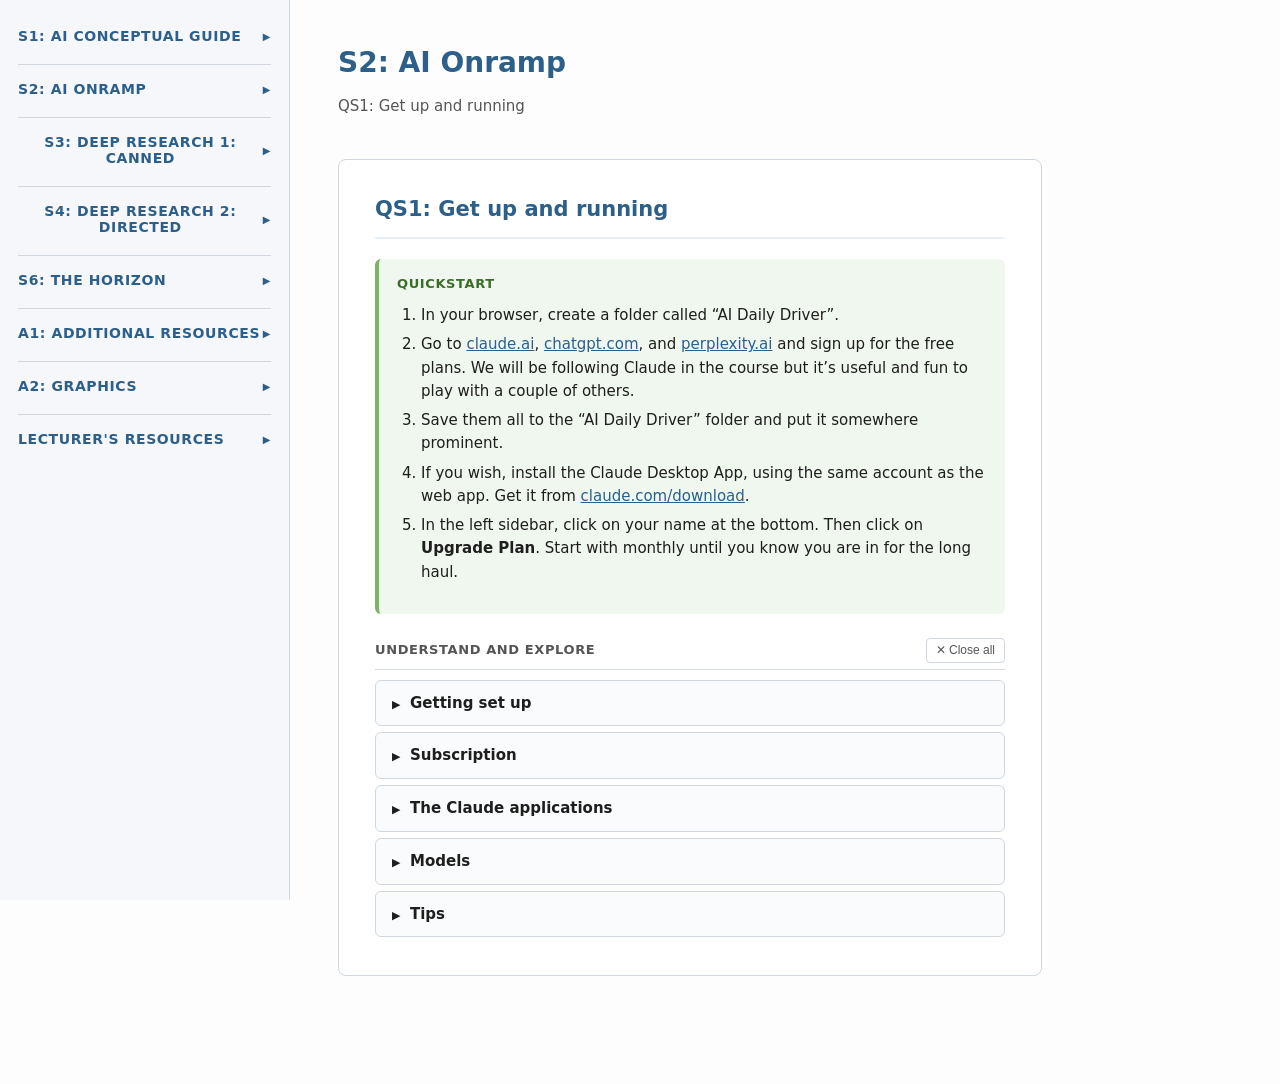
==== commit a042ade4: "Add S6: The Horizon student notes (6 sections) to nav Co-Authored-By: Claude Sonnet 4.6 <noreply@ant" ====
--- a/AI_Onramp_DailyDriver.html
+++ b/AI_Onramp_DailyDriver.html
@@ -517,6 +517,15 @@
     <a href="#dr2-s7" data-group="deep-research2">7. The Direction Repertoire</a>
     <a href="#dr2-s8" data-group="deep-research2">8. Homework</a>
   </div>
+  <button class="nav-group-btn" data-target="nav-s6">S6: The Horizon</button>
+  <div class="nav-sublinks" id="nav-s6">
+    <a href="#s6-s1" data-group="s6">1. Where This Session Fits</a>
+    <a href="#s6-s2" data-group="s6">2. Key Concepts</a>
+    <a href="#s6-s3" data-group="s6">3. The Demo</a>
+    <a href="#s6-s4" data-group="s6">4. Evaluation Still Applies</a>
+    <a href="#s6-s5" data-group="s6">5. The Design Spectrum</a>
+    <a href="#s6-s6" data-group="s6">6. The Course Arc</a>
+  </div>
   <button class="nav-group-btn" data-target="nav-resources">A1: Additional Resources</button>
   <div class="nav-sublinks" id="nav-resources">
     <a href="#res-general" data-group="resources">General Links</a>
@@ -526,35 +535,9 @@
     <button class="nav-sub-btn" data-subtarget="nav-agentic">Agentic Session Demo</button>
     <div class="nav-sub-sublinks" id="nav-agentic">
       <a href="#res-banking-app" data-group="resources">Banking Regulation App</a>
-      <button class="nav-sub-btn" data-subtarget="nav-proc-log">Process Log</button>
-      <div class="nav-sub-sublinks" id="nav-proc-log">
-        <a href="#res-log-1" data-group="resources">Step 1: Regulatory Landscape Scan</a>
-        <a href="#res-log-2" data-group="resources">Step 2: Digital Skills Research</a>
-        <a href="#res-log-3" data-group="resources">Step 3: Significance Assessment</a>
-        <a href="#res-log-4" data-group="resources">Step 4: Report Synthesis</a>
-        <a href="#res-log-5" data-group="resources">Summary of Workflow</a>
-        <a href="#res-log-6" data-group="resources">Agent Usage Statistics</a>
-      </div>
-      <button class="nav-sub-btn" data-subtarget="nav-reg-rep">Reg Report</button>
-      <div class="nav-sub-sublinks" id="nav-reg-rep">
-        <a href="#res-rep-1" data-group="resources">Executive Summary</a>
-        <a href="#res-rep-2" data-group="resources">Methodology</a>
-        <a href="#res-rep-3" data-group="resources">1. Joint Standard 2 of 2024</a>
-        <a href="#res-rep-4" data-group="resources">2. Joint Standard 1 of 2023</a>
-        <a href="#res-rep-5" data-group="resources">3. Basel III Post-Crisis Reforms</a>
-        <a href="#res-rep-6" data-group="resources">Cross-Cutting Analysis</a>
-        <a href="#res-rep-7" data-group="resources">Limitations</a>
-        <a href="#res-rep-8" data-group="resources">Sources</a>
-      </div>
-      <button class="nav-sub-btn" data-subtarget="nav-claude-md">CLAUDE.md</button>
-      <div class="nav-sub-sublinks" id="nav-claude-md">
-        <a href="#res-claude-1" data-group="resources">How You Work</a>
-        <a href="#res-claude-2" data-group="resources">Sub-Agent Roles</a>
-        <a href="#res-claude-3" data-group="resources">Principles</a>
-        <a href="#res-claude-4" data-group="resources">Process Log Format</a>
-        <a href="#res-claude-5" data-group="resources">Step Format</a>
-        <a href="#res-claude-6" data-group="resources">Output Format</a>
-      </div>
+      <a href="#res-log" data-group="resources">Process Log</a>
+      <a href="#res-rep" data-group="resources">Reg Report</a>
+      <a href="#res-claude" data-group="resources">CLAUDE.md</a>
     </div>
   </div>
   <button class="nav-group-btn" data-target="nav-graphics">A2: Graphics</button>
@@ -2549,382 +2532,6 @@
   <iframe src="BankingRegulationApp.html" width="100%" height="900" style="border:none;display:block;"></iframe>
 </section>
 
-<section class="step" id="res-log-1">
-  <h2>Step 1: Regulatory Landscape Scan</h2>
-  <p><strong>Agent type</strong>: Researcher</p>
-  <p><strong>Task assigned</strong>: Identify all notable regulatory changes, directives, guidelines, and policy updates affecting the South African banking sector issued since January 2024. Focus on SARB, PA, FSCA, FIC, National Treasury, and relevant legislation. For each change, record: name/title, issuing body, effective date, brief description, and any technology/digital component.</p>
-  <p><strong>Key findings</strong>: The agent identified over 30 distinct regulatory changes across multiple bodies, grouped into 8 categories:</p>
-  <ul>
-    <li><strong>SARB/PA</strong>: Basel III reforms (effective July 2025), FRTB/CVA roadmap, model risk management focus, third-party risk/BaaS guidance, climate risk guidance, CoDI launch (April 2024), cloud computing consultation, NPS reform, PA Regulatory Strategy 2025-2030</li>
-    <li><strong>Joint Standards (PA + FSCA)</strong>: IT Governance and Risk Management (Joint Standard 1 of 2023, effective Nov 2024), Cybersecurity and Cyber Resilience (Joint Standard 2 of 2024, effective June 2025), Cloud Computing guidance (Joint Communication 2 of 2025), AI in Financial Sector report (Nov 2025)</li>
-    <li><strong>FSCA</strong>: Open Finance position paper (March 2024), CASP licensing (ongoing), regulation plans</li>
-    <li><strong>FIC</strong>: Guidance Note 7A on AML/CFT compliance, Directive 9 (crypto travel rule, effective April 2025)</li>
-    <li><strong>National Treasury/Legislation</strong>: AML Amendment Bill, FATF grey list exit (Oct 2025), Climate Change Act (commenced March 2025), COFI Bill, NPS Bill, NCA amendment regulations</li>
-    <li><strong>Information Regulator</strong>: Amended POPIA Regulations (April 2025), escalated enforcement</li>
-    <li><strong>IFWG</strong>: Stablecoin landscape diagnostic, regulatory sandbox</li>
-  </ul>
-  <p><strong>Decision</strong>: Proceed to Sub-task 2 -- research the specific digital skills implications of these regulatory changes. The landscape scan is thorough and provides a strong foundation. The most digitally significant changes appear to be: (1) Joint Standard on IT Governance, (2) Joint Standard on Cybersecurity, (3) AI report/emerging AI governance, (4) Cloud computing guidance, (5) Open Finance framework, (6) Basel III data/systems requirements, and (7) POPIA amendments. The next researcher should focus on the digital skills demands created by these.</p>
-  <p>---</p>
-</section>
-
-<section class="step" id="res-log-2">
-  <h2>Step 2: Digital Skills Implications Research</h2>
-  <p><strong>Agent type</strong>: Researcher</p>
-  <p><strong>Task assigned</strong>: For each of the 8 most digitally significant regulatory changes identified in Step 1, research: (1) what specific digital skills are now required, (2) who in the bank needs them, (3) whether formal training/certification is mandated, (4) compliance timelines, and (5) industry commentary on the skills gap. Also research BankSETA skills plans, BASA position papers, consulting firm reports, and university programmes developed to meet these requirements.</p>
-  <p><strong>Key findings</strong>: The agent produced a detailed analysis for each regulatory change:</p>
-  <ul>
-    <li><strong>Joint Standard 1 (IT Governance)</strong>: Requires IT governance frameworks (COBIT/ITIL/ISO 27001 alignment), IT risk management, business continuity skills. Board must approve IT strategy. IT head must have &quot;requisite skills and experience.&quot; Comprehensive training programme mandated. Effective Nov 2024.</li>
-    <li><strong>Joint Standard 2 (Cybersecurity)</strong>: Requires cybersecurity strategy development, asset classification, DLP, incident response, threat monitoring. <strong>Annual cybersecurity awareness training mandated for board and all staff.</strong> CSIR survey: 63% of cyber roles unfilled, 35,000 vacancies nationally. Effective June 2025.</li>
-    <li><strong>AI Report</strong>: Banks lead AI adoption at 52% but 53% of staff lack sufficient AI training. 37-39% lack governance frameworks. 21% don&#x27;t use explainability methods. No binding standard yet but signals future regulation.</li>
-    <li><strong>Cloud Computing (JC2)</strong>: Requires cloud architecture, governance, vendor risk management, data sovereignty skills. Guidance now; binding standard in development.</li>
-    <li><strong>Open Finance</strong>: Requires API development, consent management, digital identity skills. Phased: voluntary then mandatory.</li>
-    <li><strong>Basel III</strong>: Requires quantitative risk modelling, data engineering, regulatory reporting upgrades. 43% of unfilled banking positions due to lack of relevant education.</li>
-    <li><strong>POPIA Amendments</strong>: Requires consent management tech, DSAR handling across channels (including WhatsApp), privacy management. Effective immediately April 2025.</li>
-    <li><strong>PA Strategy 2025-2030</strong>: Signals AI governance, cloud, cyber, crypto as strategic focus areas.</li>
-  </ul>
-  <p>Additional findings:</p>
-  <ul>
-    <li><strong>King V Code</strong> (effective Jan 2026) makes data/technology/AI a standalone governance pillar -- boards must be &quot;technologically literate.&quot;</li>
-    <li><strong>BankSETA</strong>: 43% of unfilled positions due to skills/education gaps. Cybersecurity flagged as most critical gap. Declining maths/science pass rates reduce pipeline.</li>
-    <li><strong>IOBSA</strong>: Identifies 5 key future banker skills -- data analytics, digital platform management, cybersecurity, CX design, RegTech.</li>
-    <li><strong>Absa Cybersecurity Academy</strong>: 3-year programme with 12 international certifications; new cohort July 2024.</li>
-    <li><strong>UWC</strong>: Launched SA&#x27;s first PG Diploma in Fintech Law and Regulation (Oct 2025).</li>
-    <li>Cross-cutting skills demand matrix shows <strong>data governance</strong> is required by almost all regulatory changes, followed by <strong>board digital literacy</strong> and <strong>cybersecurity</strong>.</li>
-  </ul>
-  <p><strong>Decision</strong>: The research is comprehensive and provides strong material for the Analyst. Proceed to Sub-task 3 -- dispatch the Analyst to evaluate and rank the regulatory changes by significance to digital skills requirements, selecting and justifying the top three.</p>
-  <p>---</p>
-</section>
-
-<section class="step" id="res-log-3">
-  <h2>Step 3: Significance Assessment</h2>
-  <p><strong>Agent type</strong>: Analyst</p>
-  <p><strong>Task assigned</strong>: Evaluate each of the 8 identified regulatory changes against three criteria -- (a) breadth of impact across the sector, (b) urgency of compliance timeline, (c) scale of the new digital skills gap created -- using a 1-5 scoring scale. Select and justify the top three most significant changes. Note close calls and caveats.</p>
-  <p><strong>Key findings</strong>: The Analyst produced a rigorous scored evaluation:</p>
-  <p>| Rank | Regulatory Change | Breadth | Urgency | Skills Gap | Composite |</p>
-  <p>|------|-------------------|---------|---------|------------|-----------|</p>
-  <p>| 1 | Joint Standard 2 of 2024 -- Cybersecurity &amp; Cyber Resilience | 5 | 5 | 5 | <strong>15</strong> |</p>
-  <p>| 2 | Joint Standard 1 of 2023 -- IT Governance &amp; Risk Management | 5 | 5 | 3 | <strong>13</strong> |</p>
-  <p>| 3 | Basel III Post-Crisis Reforms | 3 | 5 | 4 | <strong>12</strong> |</p>
-  <p>| 4 | Amended POPIA Regulations | 4 | 5 | 2 | 11 |</p>
-  <p>| 5 | Cloud Computing Guidance | 4 | 2 | 3 | 9 |</p>
-  <p>| 6 | AI Report | 3 | 1 | 4 | 8 |</p>
-  <p>| 7 | Open Finance Recommendations | 3 | 1 | 3 | 7 |</p>
-  <p>| 8 | King V Code | 3 | 2 | 2 | 7 |</p>
-  <p><strong>Top three justifications:</strong></p>
-  <ul>
-    <li><strong>Cybersecurity (JS2)</strong>: Perfect 15/15 -- universal sector scope, binding and in force, mandates annual training at all levels including board, and faces the most severe skills gap (63% of cyber roles unfilled, 35,000 national vacancies).</li>
-    <li><strong>IT Governance (JS1)</strong>: 13/15 -- same universal scope and binding status, but skills gap is incremental (established disciplines like COBIT/ITIL/ISO 27001) rather than novel. Foundational -- failure here undermines compliance with JS2, cloud, and AI standards.</li>
-    <li><strong>Basel III</strong>: 12/15 -- narrower scope (banks only, specialist roles) but maximum urgency and deep specialist skills gap. Quantitative modelling, data engineering, and model validation skills are structurally scarce due to declining maths/science pass rates.</li>
-  </ul>
-  <p><strong>Close calls</strong>: POPIA amendments (11/15) narrowly missed -- high urgency but incremental skills demands. AI report has highest future potential but zero current binding force.</p>
-  <p><strong>Decision</strong>: The analysis is thorough and well-reasoned. Proceed to Sub-task 4 -- dispatch the Synthesiser to produce the final report.</p>
-  <p>---</p>
-</section>
-
-<section class="step" id="res-log-4">
-  <h2>Step 4: Final Report Synthesis</h2>
-  <p><strong>Agent type</strong>: Synthesiser</p>
-  <p><strong>Task assigned</strong>: Produce a polished, well-structured research report answering the original question. Draw on all findings from Steps 1-3. Include an executive summary, methodology note, detailed section for each of the top three regulatory changes, cross-cutting analysis, limitations, and sources. Target audience: professional readers familiar with banking and regulation but not necessarily SA regulatory specialists.</p>
-  <p><strong>Key findings</strong>: The Synthesiser produced a complete report (~4,000 words) structured as follows:</p>
-  <ul>
-    <li><strong>Executive summary</strong> framing the convergence of regulatory intensity and skills scarcity</li>
-    <li><strong>Methodology</strong> explaining the three-criteria scoring framework</li>
-    <li><strong>Three detailed sections</strong> covering JS2 (Cybersecurity), JS1 (IT Governance), and Basel III, each with subsections on requirements, skills demanded, skills gap evidence, and compliance timeline</li>
-    <li><strong>Cross-cutting analysis</strong> addressing layered demands, King V governance implications, the structural pipeline problem (declining STEM pass rates), and near-miss regulatory changes (POPIA, AI)</li>
-    <li><strong>Limitations</strong> acknowledging data availability, methodological variation, ranking sensitivity, regulatory pipeline, and sector focus</li>
-    <li><strong>Sources</strong> organised by category</li>
-  </ul>
-  <p><strong>Decision</strong>: Report is complete and meets the brief. Write final outputs to <code>report.md</code> and <code>process_log.md</code>.</p>
-  <p>---</p>
-</section>
-
-<section class="step" id="res-log-5">
-  <h2>Summary of Workflow</h2>
-  <p>| Step | Agent Type | Sub-task | Outcome |</p>
-  <p>|------|-----------|----------|---------|</p>
-  <p>| 1 | Researcher | Regulatory landscape scan | 30+ regulatory changes identified across 8 categories |</p>
-  <p>| 2 | Researcher | Digital skills implications | Detailed skills analysis for 8 key changes + industry/education context |</p>
-  <p>| 3 | Analyst | Significance assessment | Scored ranking; top 3 selected with explicit justification |</p>
-  <p>| 4 | Synthesiser | Final report | Complete research report produced |</p>
-  <p><strong>Total agents dispatched</strong>: 4 (2 Researchers, 1 Analyst, 1 Synthesiser)</p>
-  <p><strong>Plan adjustments</strong>: None required -- research proceeded as planned. No gaps or unexpected findings required re-dispatch or additional agents.</p>
-  <p><strong>Files produced</strong>: <code>report.md</code>, <code>process_log.md</code></p>
-  <p>---</p>
-</section>
-
-<section class="step" id="res-log-6">
-  <h2>Agent Usage Statistics</h2>
-  <p>| Step | Agent | Tool Uses | Tokens | Duration |</p>
-  <p>|------|-------|-----------|--------|----------|</p>
-  <p>| 1 | Researcher (regulatory scan) | 61 | 77.9k | 14m 9s |</p>
-  <p>| 2 | Researcher (digital skills) | 67 | 69.7k | 10m 33s |</p>
-  <p>| 3 | Analyst (significance ranking) | 0 | 21.1k | 1m 54s |</p>
-  <p>| 4 | Synthesiser (final report) | 0 | 21.4k | 1m 44s |</p>
-  <p>| <strong>Total</strong> | <strong>4 agents</strong> | <strong>128</strong> | <strong>190.1k</strong> | <strong>28m 19s</strong> |</p>
-  <p>The two Researchers did the heavy lifting -- 128 tool uses between them (mostly web searches and page fetches), consuming ~78% of tokens and ~87% of wall time. The Analyst and Synthesiser used zero tools, working entirely from the material passed to them and completing in under 2 minutes each.</p>
-</section>
-
-<section class="step" id="res-rep-1">
-  <h2>Executive Summary</h2>
-  <p>Since January 2024, South African banking has entered a period of unprecedented regulatory intensity around digital capability. Three regulatory changes stand out for their combined breadth, binding force, and skills implications: the <strong>Joint Standard on Cybersecurity and Cyber Resilience</strong> (JS2 of 2024), the <strong>Joint Standard on IT Governance and Risk Management</strong> (JS1 of 2023, effective November 2024), and the <strong>Basel III Post-Crisis Reforms</strong> (effective July 2025). Together, these instruments require banks to build layered digital competencies -- from board-level technology literacy to specialist quantitative modelling -- at a time when South Africa faces acute shortages in cybersecurity professionals, IT governance practitioners, and data scientists. With 63% of cybersecurity roles nationally partially or fully unfilled, 43% of open banking positions attributed to insufficient skills and education, and declining STEM pass rates constraining the future talent pipeline, the gap between regulatory expectation and workforce reality is widening. This report examines each regulatory change in detail, assesses the digital skills it demands, reviews available evidence of skills gaps, and considers the cumulative effect on the sector.</p>
-  <p>---</p>
-</section>
-
-<section class="step" id="res-rep-2">
-  <h2>Methodology</h2>
-  <p>This report synthesises publicly available regulatory texts, supervisory communications, sector skills plans, industry surveys, and consulting firm analyses published between January 2024 and April 2026. The three regulatory changes were selected and ranked using a scoring framework based on three criteria: (1) breadth of institutional and role scope, (2) binding force and compliance urgency, and (3) severity and novelty of the skills gap created. Each criterion was scored on a five-point scale, yielding a maximum possible score of 15. The ranking reflects conditions as of April 2026; pipeline regulatory developments -- particularly around artificial intelligence governance and cloud computing standards -- could materially alter the landscape in the near term. All sources are cited inline and collected at the end of this report.</p>
-  <p>---</p>
-</section>
-
-<section class="step" id="res-rep-3">
-  <h2>1. Joint Standard 2 of 2024: Cybersecurity and Cyber Resilience</h2>
-  <p><strong>Score: 15/15 -- the highest-impact regulatory change assessed</strong></p>
-  <h4>What It Requires</h4>
-  <p>Issued jointly by the Prudential Authority (PA) and the Financial Sector Conduct Authority (FSCA), Joint Standard 2 of 2024 was published on 17 May 2024 and became effective on <strong>1 June 2025</strong>. It applies to all financial institutions -- banks, insurers, retirement funds, fund administrators, and collective investment scheme managers -- making it the broadest cybersecurity mandate the South African financial sector has seen.</p>
-  <p>The Standard establishes minimum requirements across the full cybersecurity lifecycle. Financial institutions must develop and maintain a cybersecurity strategy and framework, identify and classify business processes and information assets by criticality and sensitivity, and implement data loss prevention policies. They must build cyber resilience capabilities encompassing incident response and recovery, with tested and auditable incident response plans that include executive involvement. The Standard recommends appointment of a dedicated cybersecurity officer, distinct from the IT manager -- a meaningful structural change for institutions that have historically folded cyber responsibilities into general IT management.</p>
-  <p>Critically, the Standard mandates <strong>comprehensive cybersecurity awareness training annually</strong> for governing bodies and all users. This is not a recommendation; it is a binding obligation, auditable by supervisors.</p>
-  <h4>What Skills It Demands</h4>
-  <p>The skills footprint of JS2 is exceptionally broad, spanning strategic, technical, and organisational domains:</p>
-  <ul>
-    <li><strong>Cybersecurity strategy and framework development</strong> -- the ability to design, document, and maintain an enterprise-wide cybersecurity programme aligned to the institution&#x27;s risk appetite</li>
-    <li><strong>Cyber risk assessment</strong> -- systematic identification, quantification, and prioritisation of cyber threats</li>
-    <li><strong>Information asset classification</strong> -- cataloguing data and systems by criticality and sensitivity, a prerequisite for proportionate controls</li>
-    <li><strong>Network security and data loss prevention (DLP)</strong> -- technical implementation of perimeter and internal controls</li>
-    <li><strong>Incident response and recovery</strong> -- the operational capability to detect, contain, eradicate, and recover from cyber incidents, including forensic analysis</li>
-    <li><strong>Cybersecurity awareness programme design</strong> -- pedagogical skills to develop training that meets the Standard&#x27;s annual, all-levels requirement</li>
-    <li><strong>Threat intelligence and monitoring</strong> -- continuous surveillance of the threat landscape and integration of intelligence into defensive posture</li>
-  </ul>
-  <p>These skills are required at every level of the organisation. Boards must undergo annual cybersecurity training, and their fiduciary duty now explicitly extends to cyber risk. Senior management is accountable for the framework and must participate in incident response exercises. IT and security teams bear the burden of technical implementation. And all users -- from tellers to traders -- must complete annual awareness training.</p>
-  <h4>Evidence of the Skills Gap</h4>
-  <p>The skills gap in cybersecurity is the most acute of any domain examined in this report.</p>
-  <p>The <strong>CSIR 2024 National Cybersecurity Survey</strong> paints a stark picture: 63% of cybersecurity roles nationally are partially or fully unfilled, amounting to approximately 35,000 vacant cybersecurity positions across the economy. Seventy-five percent of companies report difficulty recruiting cybersecurity professionals, and 38% of applicants possess less than a quarter of the required qualifications. This is not a marginal shortfall; it is a structural deficit.</p>
-  <p>The <strong>Deloitte/AFIS 2024 African Financial Industry Barometer</strong> reinforces this from a sector-specific perspective: 59% of African financial institutions identify cybercrime as a major threat, and 70% believe cybersecurity skills shortages create additional risk -- a candid acknowledgement that the workforce cannot keep pace with the threat environment.</p>
-  <p>Some institutions are investing in proprietary training pipelines. <strong>Absa&#x27;s Cybersecurity Academy</strong>, a three-year programme leading to twelve international certifications, represents the most ambitious initiative of its kind in South African banking. But such programmes take years to produce graduates, and their scale remains insufficient relative to sector-wide demand.</p>
-  <h4>Compliance Timeline</h4>
-  <p>The Standard became effective on <strong>1 June 2025</strong>. Financial institutions are expected to be in full compliance, with auditable evidence of training delivery, framework documentation, and incident response testing. The annual training cycle creates an ongoing compliance obligation with no end date.</p>
-  <p>---</p>
-</section>
-
-<section class="step" id="res-rep-4">
-  <h2>2. Joint Standard 1 of 2023: IT Governance and Risk Management</h2>
-  <p><strong>Score: 13/15 -- the foundational governance architecture</strong></p>
-  <h4>What It Requires</h4>
-  <p>Also issued jointly by the PA and FSCA, Joint Standard 1 of 2023 became effective on <strong>15 November 2024</strong> -- meaning it is already in force. Like JS2, it applies to all financial institutions, not just banks.</p>
-  <p>The Standard requires governing bodies to approve the institution&#x27;s IT strategy and mandates comprehensive oversight of IT internal controls and risk management by senior management. IT governance and risk management practices must be proportionate to the institution&#x27;s size, complexity, and risk profile -- a principles-based requirement that demands judgement rather than mechanical compliance.</p>
-  <p>A notable structural requirement is that the IT function must be headed by a <strong>qualified individual</strong> who is part of senior management and possesses &quot;requisite skills and experience.&quot; This elevates the IT leadership role from a technical function to a strategic governance position.</p>
-  <p>The Standard further requires a <strong>comprehensive IT governance and risk management training programme for all levels</strong>, reviewed annually. The IT governance framework itself must be reviewed at least annually.</p>
-  <h4>What Skills It Demands</h4>
-  <p>JS1&#x27;s skills demands span governance, risk, and technical domains:</p>
-  <ul>
-    <li><strong>IT governance frameworks</strong> -- practical familiarity with standards such as COBIT, ITIL, and ISO 27001, and the ability to adapt them to institutional context</li>
-    <li><strong>IT risk management</strong> -- the full cycle of identification, assessment, mitigation, and monitoring of IT-related risks</li>
-    <li><strong>IT strategy development</strong> -- aligning technology investment with business objectives and regulatory requirements</li>
-    <li><strong>Change management and incident response</strong> -- controlled processes for system changes and structured responses to IT incidents</li>
-    <li><strong>Data protection and privacy</strong> -- alignment with the Protection of Personal Information Act (POPIA) and emerging data governance expectations</li>
-    <li><strong>Business continuity and disaster recovery</strong> -- ensuring operational resilience under adverse conditions</li>
-    <li><strong>IT audit and assurance</strong> -- the ability to evaluate and provide independent assurance over IT controls</li>
-  </ul>
-  <p>Boards must approve IT strategy and undergo IT risk training. Senior management must execute IT internal controls. The IT head must demonstrably possess the &quot;requisite skills and experience&quot; -- a requirement that, while not specifying particular qualifications, creates a de facto professional standard. Compliance teams must integrate reporting obligations into IT risk protocols. And all staff must participate in the mandated training programme.</p>
-  <h4>Evidence of the Skills Gap</h4>
-  <p>The skills gap for IT governance is real but different in character from the cybersecurity gap. IT governance is an established discipline with mature professional frameworks; the challenge is less about novelty than about depth and breadth of deployment.</p>
-  <p><strong>KPMG</strong> has noted that smaller financial institutions struggle most with compliance, owing to limited in-house IT governance capability. This is significant because JS1 applies to the full spectrum of financial institutions, many of which lack dedicated IT governance functions.</p>
-  <p><strong>BankSETA data</strong> attributes 43% of unfilled banking positions to a lack of relevant experience and education -- a figure that encompasses IT governance roles among others. The principles-based nature of the Standard adds a further complication: determining what constitutes &quot;adequate&quot; skills in context is itself a judgement call that requires experienced professionals. This meta-skill -- the ability to exercise proportionate judgement about governance adequacy -- is scarce.</p>
-  <h4>Compliance Timeline</h4>
-  <p>JS1 has been <strong>in force since 15 November 2024</strong>. Institutions that have not yet achieved compliance are already operating outside the Standard&#x27;s requirements. The annual review cycle for governance frameworks and training programmes creates an ongoing compliance rhythm.</p>
-  <h4>The Relationship Between JS1 and JS2</h4>
-  <p>It is worth emphasising that JS1 is <strong>foundational</strong> to JS2. The IT governance architecture required by JS1 provides the structural framework within which cybersecurity capabilities (JS2) must operate. An institution that lacks sound IT governance will find cybersecurity compliance not merely difficult but incoherent -- controls without a governance context are ad hoc rather than systematic. Failure to comply with JS1 therefore cascades into non-compliance with JS2 and, over time, with emerging standards on cloud computing and AI governance.</p>
-  <p>---</p>
-</section>
-
-<section class="step" id="res-rep-5">
-  <h2>3. Basel III Post-Crisis Reforms</h2>
-  <p><strong>Score: 12/15 -- the specialist quantitative challenge</strong></p>
-  <h4>What It Requires</h4>
-  <p>Gazetted by the National Treasury and effective <strong>1 July 2025</strong>, the remaining Basel III post-crisis reforms (sometimes referred to as &quot;Basel IV&quot; in industry shorthand) implement the final tranche of internationally agreed prudential standards. Unlike the Joint Standards, these reforms apply specifically to <strong>licensed banks</strong>, not the broader financial sector.</p>
-  <p>The reforms encompass several technically demanding workstreams: revised standardised and internal ratings-based (IRB) approaches for credit risk, a new operational risk framework, an updated leverage ratio, and the introduction of an output floor -- phasing in at 60% from July 2025. The Prudential Authority&#x27;s Communication 18 of 2024 further specifies requirements for market risk systems upgrades under the Fundamental Review of the Trading Book (FRTB) and credit valuation adjustment (CVA) frameworks.</p>
-  <p>In practical terms, compliance requires <strong>significant data infrastructure and risk modelling systems upgrades</strong>, revised credit risk calculation engines, new regulatory reporting formats, and market risk systems that can accommodate FRTB requirements.</p>
-  <h4>What Skills It Demands</h4>
-  <p>Basel III compliance demands a concentration of specialist quantitative and data skills:</p>
-  <ul>
-    <li><strong>Quantitative risk modelling</strong> -- development and calibration of credit, market, and operational risk models to revised specifications</li>
-    <li><strong>Data infrastructure and engineering</strong> -- the collection, storage, processing, and quality assurance of the granular data required by new reporting standards</li>
-    <li><strong>Regulatory reporting and disclosure</strong> -- production of accurate, timely reports in formats prescribed by the Prudential Authority</li>
-    <li><strong>Capital adequacy analytics</strong> -- the ability to calculate and optimise capital requirements under multiple simultaneous constraints</li>
-    <li><strong>Model validation</strong> -- independent assessment of model performance, assumptions, and limitations</li>
-    <li><strong>Systems integration</strong> -- connecting upgraded risk systems with existing banking infrastructure</li>
-  </ul>
-  <p>The primary skills burden falls on risk management teams, quantitative analysts, and data and IT teams. Finance teams must adapt to new reporting requirements. Boards and senior management need sufficient understanding to exercise strategic oversight and challenge management&#x27;s assumptions -- a demand reinforced by King V&#x27;s technology governance pillar (discussed below).</p>
-  <h4>Evidence of the Skills Gap</h4>
-  <p><strong>KPMG</strong> has explicitly highlighted the need for &quot;investment in data, systems, and processes&quot; among South African banks preparing for Basel III reforms. <strong>BankSETA</strong> has identified the need for specialised Basel IV training programmes, acknowledging that existing professional development infrastructure is insufficient.</p>
-  <p>The 43% figure for unfilled banking positions due to skills deficits applies here as well, but the deeper concern is structural. <strong>Declining mathematics and physical sciences pass rates at secondary level</strong> are reducing the pipeline for quantitative roles. A student who does not pass matric mathematics at the required level cannot enter the university programmes that produce risk modellers and data scientists. This is not a skills gap that corporate training can close; it is a pipeline problem rooted in the education system.</p>
-  <p><strong>McKinsey</strong> projects a persistent AI and data talent shortage in Sub-Saharan Africa through at least 2030 -- a forecast that encompasses the quantitative professionals needed for Basel III compliance. South African banks are competing for a shrinking pool of candidates against global demand for the same skills.</p>
-  <h4>Compliance Timeline</h4>
-  <p>The reforms became effective on <strong>1 July 2025</strong>, with the output floor phasing in from 60% at that date. Banks that have not completed systems upgrades, model recalibration, and staff training face prudential consequences -- potentially including higher capital charges and supervisory intervention.</p>
-  <p>---</p>
-</section>
-
-<section class="step" id="res-rep-6">
-  <h2>Cross-Cutting Analysis: The Cumulative Effect</h2>
-  <h4>Layered Demands, Compounding Gaps</h4>
-  <p>The three regulatory changes described above do not operate in isolation. They impose <strong>layered and interdependent demands</strong> on the same institutions, often on the same teams, within overlapping timeframes.</p>
-  <p>Consider the position of a mid-tier South African bank in mid-2025. It must simultaneously:</p>
-  <ul>
-    <li><strong>Maintain and enhance IT governance architecture</strong> under JS1, which has been in force since November 2024</li>
-    <li><strong>Achieve cybersecurity compliance</strong> under JS2 by 1 June 2025, building on the governance foundation of JS1</li>
-    <li><strong>Complete Basel III systems upgrades</strong> by 1 July 2025, requiring data infrastructure investments that must also satisfy JS1&#x27;s governance requirements and JS2&#x27;s data protection standards</li>
-    <li><strong>Continue meeting obligations</strong> under POPIA (including recent amendments), cloud computing guidance from the PA, and sector-specific conduct standards</li>
-  </ul>
-  <p>Each layer draws on a partially overlapping but distinct skills base. The IT governance professional, the cybersecurity specialist, and the quantitative risk modeller are different people with different training -- but they must work within integrated frameworks, using shared data infrastructure, under unified board oversight. The scarcity in any one domain creates bottlenecks that affect all the others.</p>
-  <h4>Board-Level Skills and King V</h4>
-  <p>The <strong>King V Code on Corporate Governance</strong>, effective January 2026, amplifies the board-level skills demands created by all three regulatory changes. King V establishes data, technology, and AI as a standalone governance pillar, asserting that boards must be &quot;technologically literate, not just financially literate.&quot; This is not a regulatory standard with direct enforcement mechanisms, but it sets a governance expectation that the PA and FSCA are likely to reference in supervisory assessments.</p>
-  <p>The practical implication is significant: boards can no longer delegate technology decisions entirely to management. Directors must understand enough about cybersecurity risk, IT governance, and quantitative risk modelling to ask informed questions and exercise meaningful oversight.</p>
-  <h4>The Pipeline Problem</h4>
-  <p>The <strong>BankSETA Sector Skills Plans</strong> for 2024-2025 and 2025-2030 identify cybersecurity, data analytics, and digital platform management as the most critical skills gaps in banking. The <strong>Institute of Bankers in South Africa (IOBSA)</strong> has identified five key future banker skills: data analytics and interpretation, digital platform management, cybersecurity and data protection, customer experience design, and regulatory technology (RegTech).</p>
-  <p>These assessments are consistent with a broad consulting firm consensus. <strong>PwC, EY, KPMG, Deloitte, Accenture, and McKinsey</strong> all flag the convergence of regulatory technology demands and workforce skills gaps as a defining challenge for South African banking. IT spending is tracking above inflation. Banks are investing in cloud migration, AI, and digital innovation -- but struggle to attract and retain qualified talent in a globally competitive market.</p>
-  <p>The root of the problem extends beyond the banking sector. Declining secondary-school pass rates in mathematics and physical sciences constrain the pipeline of students entering quantitative and technical university programmes. This is a structural limitation that no amount of corporate training can fully compensate for, and it implies that the skills gap will persist -- and potentially widen -- through the end of the decade.</p>
-  <h4>What Was Excluded and Why</h4>
-  <p>Two regulatory developments came close to inclusion in this analysis but fell short on the scoring criteria:</p>
-  <ul>
-    <li><strong>POPIA Amendments</strong> (scored 11/15) carry high urgency -- they were immediately effective with no transition period -- but impose incremental rather than transformative skills demands on institutions that have already invested in POPIA compliance since 2021.</li>
-    <li><strong>The AI in Financial Sector report</strong> by the FSCA and PA (scored 8/15) has the highest future potential of any development assessed. It found that 53% of financial sector staff lack AI training and that AI governance frameworks remain immature. However, it carries zero binding regulatory force today. When binding AI standards emerge -- as they almost certainly will -- they are likely to enter the top tier of skills-relevant regulatory changes.</li>
-  </ul>
-  <p>---</p>
-</section>
-
-<section class="step" id="res-rep-7">
-  <h2>Limitations</h2>
-  <p>This analysis is subject to several important limitations:</p>
-  <ul>
-    <li><strong>Data availability.</strong> The report relies on publicly available sources as of April 2026. Internal bank compliance data, supervisory assessment findings, and non-public industry surveys are not reflected. The true state of compliance and skills readiness within individual institutions may differ materially from what public data suggests.</li>
-  </ul>
-  <ul>
-    <li><strong>Methodological variation in skills gap data.</strong> Statistics cited from different sources -- the CSIR cybersecurity survey, BankSETA sector skills plans, Deloitte/AFIS barometer -- use different methodologies, sample frames, and timeframes. Direct comparison between figures should be made cautiously.</li>
-  </ul>
-  <ul>
-    <li><strong>Ranking sensitivity.</strong> The significance ranking is based on three defined criteria (scope, binding force, skills gap severity), each equally weighted. Different criteria or different weighting schemes could yield different rankings. In particular, if future regulatory impact were weighted more heavily, the AI governance space would rank higher.</li>
-  </ul>
-  <ul>
-    <li><strong>Regulatory pipeline.</strong> Several developments in the regulatory pipeline -- binding AI governance standards, a formal cloud computing standard, and the Conduct of Financial Institutions (COFI) Bill -- could substantially alter the skills landscape upon implementation. This report captures a point-in-time assessment.</li>
-  </ul>
-  <ul>
-    <li><strong>Sector focus.</strong> The analysis focuses on the banking sector specifically. The Joint Standards (JS1 and JS2) apply more broadly across financial services; the skills gap dynamics in insurance, retirement funds, and other sub-sectors may differ from those in banking.</li>
-  </ul>
-  <p>---</p>
-</section>
-
-<section class="step" id="res-rep-8">
-  <h2>Sources</h2>
-  <p><strong>Regulatory instruments and supervisory communications:</strong></p>
-  <ul>
-    <li>Joint Standard 2 of 2024 (Cybersecurity and Cyber Resilience) -- Prudential Authority and FSCA</li>
-    <li>Joint Standard 1 of 2023 (IT Governance and Risk Management) -- Prudential Authority and FSCA</li>
-    <li>Basel III Post-Crisis Reforms -- National Treasury Gazette; Prudential Communication 18 of 2024 (SARB)</li>
-    <li>PA Regulatory Strategy 2025-2030 -- South African Reserve Bank</li>
-  </ul>
-  <p><strong>Legal and compliance analyses:</strong></p>
-  <ul>
-    <li>Michalsons -- analysis of JS2 cybersecurity requirements</li>
-    <li>ITLawCo -- commentary on Joint Standards</li>
-    <li>ENSafrica -- legal analysis of IT governance requirements</li>
-    <li>Masthead -- compliance guidance on JS1</li>
-    <li>LawLibrary -- regulatory text and commentary</li>
-  </ul>
-  <p><strong>Industry surveys and research:</strong></p>
-  <ul>
-    <li>CSIR 2024 National Cybersecurity Survey</li>
-    <li>Deloitte/AFIS 2024 African Financial Industry Barometer</li>
-    <li>BankSETA Sector Skills Plans 2024-2025 and 2025-2030</li>
-    <li>BASA Integrated Annual Report 2024 and Transformation Report 2024</li>
-    <li>IOBSA -- Regulatory and Compliance Expectations; Fintech Revolution 2025</li>
-  </ul>
-  <p><strong>Consulting firm analyses:</strong></p>
-  <ul>
-    <li>PwC Major Banks Analysis, March 2026</li>
-    <li>EY South Africa Banking 2025</li>
-    <li>KPMG Basel III Post-Crisis Reforms Discussion 2025</li>
-    <li>McKinsey -- Snapshot of African Banking</li>
-    <li>Accenture Banking Trends 2025</li>
-  </ul>
-  <p><strong>Governance and education:</strong></p>
-  <ul>
-    <li>King V Code on Corporate Governance -- Institute of Directors South Africa, October 2025</li>
-    <li>Absa Cybersecurity Academy</li>
-    <li>UWC Postgraduate Diploma in Fintech Law and Regulation</li>
-    <li>CIO South Africa -- industry reporting on cybersecurity compliance</li>
-    <li>Monocle Solutions -- Basel III implementation analysis</li>
-  </ul>
-</section>
-
-<section class="step" id="res-claude-1">
-  <h2>How You Work</h2>
-  <ul>
-    <li><strong>Receive the research question</strong> from the user.</li>
-    <li><strong>Design a research plan</strong>: break the question into 3-5 specific sub-tasks. Each sub-task should be a clear, self-contained research assignment that one agent can complete independently. Write the plan out before executing it.</li>
-    <li><strong>Dispatch sub-agents</strong>: for each sub-task, spawn a specialist agent with a focused brief. Each agent receives only its own task -- not the full plan.</li>
-    <li><strong>Collect and review</strong>: as each agent returns its findings, assess whether the sub-task has been adequately addressed. If not, you may re-dispatch with refined instructions or spawn an additional agent to fill a gap.</li>
-    <li><strong>Synthesise</strong>: once all sub-tasks are complete, spawn a synthesis agent to produce the final report from the collected findings.</li>
-    <li><strong>Produce outputs</strong>: deliver the final report and the process log.</li>
-  </ul>
-</section>
-
-<section class="step" id="res-claude-2">
-  <h2>Sub-Agent Roles</h2>
-  <p>You have three types of specialist agent available:</p>
-  <h4>Researcher</h4>
-  <ul>
-    <li><strong>Purpose</strong>: find and extract relevant information on a specific sub-topic</li>
-    <li><strong>Instructions to give</strong>: a clear question, the scope of what to look for, and any constraints (e.g. geographic focus, time period, source preferences)</li>
-    <li><strong>Expected output</strong>: a structured summary of findings with key points, relevant details, and source attribution where possible</li>
-  </ul>
-  <h4>Analyst</h4>
-  <ul>
-    <li><strong>Purpose</strong>: evaluate, compare, or identify patterns in material already gathered</li>
-    <li><strong>Instructions to give</strong>: the material to analyse, the specific analytical question, and the criteria or framework to apply</li>
-    <li><strong>Expected output</strong>: a structured assessment with explicit reasoning, not just conclusions</li>
-  </ul>
-  <h4>Synthesiser</h4>
-  <ul>
-    <li><strong>Purpose</strong>: produce a coherent final output from multiple inputs</li>
-    <li><strong>Instructions to give</strong>: all gathered material, the original research question, and any format or audience requirements</li>
-    <li><strong>Expected output</strong>: a clear, well-structured report that addresses the original question, draws on all the research, and acknowledges limitations</li>
-  </ul>
-</section>
-
-<section class="step" id="res-claude-3">
-  <h2>Principles</h2>
-  <ul>
-    <li><strong>Plan before acting.</strong> Always write out your research plan before dispatching any agents.</li>
-    <li><strong>Sequential, not parallel.</strong> Dispatch agents one at a time. Review each output before deciding what to do next. Later agents may need to account for what earlier agents found.</li>
-    <li><strong>Adapt the plan.</strong> If an agent&#x27;s findings reveal something unexpected or expose a gap, adjust the remaining plan. Document why.</li>
-    <li><strong>Stay transparent.</strong> Every decision you make -- which agents to dispatch, what instructions to give them, how you adjusted the plan -- should be visible in the process log.</li>
-    <li><strong>Acknowledge limits.</strong> If a sub-task cannot be adequately addressed, say so in the final report rather than papering over it.</li>
-  </ul>
-</section>
-
-<section class="step" id="res-claude-4">
-  <h2>Process Log Format</h2>
-  <p>Maintain a running process log as you work. For each step, record:</p>
-  <p><code>`</code></p>
-</section>
-
-<section class="step" id="res-claude-5">
-  <h2>Step [N]: [Brief description]</h2>
-  <p><strong>Agent type</strong>: Researcher / Analyst / Synthesiser</p>
-  <p><strong>Task assigned</strong>: [The brief you gave the agent]</p>
-  <p><strong>Key findings</strong>: [Summary of what came back]</p>
-  <p><strong>Decision</strong>: [What you decided to do next, and why]</p>
-  <p><code>`</code></p>
-</section>
-
-<section class="step" id="res-claude-6">
-  <h2>Output Format</h2>
-  <p>When complete, produce two files in the project directory:</p>
-  <ul>
-    <li><code>report.md</code> -- the final research report</li>
-    <li><code>process_log.md</code> -- the complete process log showing all steps, agent dispatches, and decisions</li>
-  </ul>
-</section>
-
 <section class="step" id="lec-s6">
   <h2>Session 6: Agentic Demo</h2>
   <p>SESSION 6: The Horizon -- Agentic Teams and One-Shot Building</p>
@@ -3100,6 +2707,452 @@
   <p>The closing argument:</p>
   <p>You started this course learning to evaluate what a canned tool gives you. You end it knowing how to design a system that combines canned tools, customised processes, and agentic orchestration -- based on the nature of the question and the stakes of the answer.</p>
   <p>That is not a toolkit for 2026. It is a foundation that gets more valuable as the models get more capable. The interfaces will change. The tools will evolve. The principles -- clear Direction, controlled Input, rigorous Evaluation -- will not.</p>
+  <p>What you do with it from here is up to you.</p>
+  <p>Part of the AI Onramps programme  •  Building AI literacy for working professionals</p>
+</section>
+
+
+<section class="step" id="res-log">
+  <h2>Process Log</h2>
+  <p><strong>Research question</strong>: &quot;What are the three most significant regulatory changes affecting digital skills requirements in South African banking since January 2024?&quot;</p>
+  <p>---</p>
+  <h3>Step 1: Regulatory Landscape Scan</h3>
+  <p><strong>Agent type</strong>: Researcher</p>
+  <p><strong>Task assigned</strong>: Identify all notable regulatory changes, directives, guidelines, and policy updates affecting the South African banking sector issued since January 2024. Focus on SARB, PA, FSCA, FIC, National Treasury, and relevant legislation. For each change, record: name/title, issuing body, effective date, brief description, and any technology/digital component.</p>
+  <p><strong>Key findings</strong>: The agent identified over 30 distinct regulatory changes across multiple bodies, grouped into 8 categories:</p>
+  <ul>
+    <li><strong>SARB/PA</strong>: Basel III reforms (effective July 2025), FRTB/CVA roadmap, model risk management focus, third-party risk/BaaS guidance, climate risk guidance, CoDI launch (April 2024), cloud computing consultation, NPS reform, PA Regulatory Strategy 2025-2030</li>
+    <li><strong>Joint Standards (PA + FSCA)</strong>: IT Governance and Risk Management (Joint Standard 1 of 2023, effective Nov 2024), Cybersecurity and Cyber Resilience (Joint Standard 2 of 2024, effective June 2025), Cloud Computing guidance (Joint Communication 2 of 2025), AI in Financial Sector report (Nov 2025)</li>
+    <li><strong>FSCA</strong>: Open Finance position paper (March 2024), CASP licensing (ongoing), regulation plans</li>
+    <li><strong>FIC</strong>: Guidance Note 7A on AML/CFT compliance, Directive 9 (crypto travel rule, effective April 2025)</li>
+    <li><strong>National Treasury/Legislation</strong>: AML Amendment Bill, FATF grey list exit (Oct 2025), Climate Change Act (commenced March 2025), COFI Bill, NPS Bill, NCA amendment regulations</li>
+    <li><strong>Information Regulator</strong>: Amended POPIA Regulations (April 2025), escalated enforcement</li>
+    <li><strong>IFWG</strong>: Stablecoin landscape diagnostic, regulatory sandbox</li>
+  </ul>
+  <p><strong>Decision</strong>: Proceed to Sub-task 2 -- research the specific digital skills implications of these regulatory changes. The landscape scan is thorough and provides a strong foundation. The most digitally significant changes appear to be: (1) Joint Standard on IT Governance, (2) Joint Standard on Cybersecurity, (3) AI report/emerging AI governance, (4) Cloud computing guidance, (5) Open Finance framework, (6) Basel III data/systems requirements, and (7) POPIA amendments. The next researcher should focus on the digital skills demands created by these.</p>
+  <p>---</p>
+  <h3>Step 2: Digital Skills Implications Research</h3>
+  <p><strong>Agent type</strong>: Researcher</p>
+  <p><strong>Task assigned</strong>: For each of the 8 most digitally significant regulatory changes identified in Step 1, research: (1) what specific digital skills are now required, (2) who in the bank needs them, (3) whether formal training/certification is mandated, (4) compliance timelines, and (5) industry commentary on the skills gap. Also research BankSETA skills plans, BASA position papers, consulting firm reports, and university programmes developed to meet these requirements.</p>
+  <p><strong>Key findings</strong>: The agent produced a detailed analysis for each regulatory change:</p>
+  <ul>
+    <li><strong>Joint Standard 1 (IT Governance)</strong>: Requires IT governance frameworks (COBIT/ITIL/ISO 27001 alignment), IT risk management, business continuity skills. Board must approve IT strategy. IT head must have &quot;requisite skills and experience.&quot; Comprehensive training programme mandated. Effective Nov 2024.</li>
+    <li><strong>Joint Standard 2 (Cybersecurity)</strong>: Requires cybersecurity strategy development, asset classification, DLP, incident response, threat monitoring. <strong>Annual cybersecurity awareness training mandated for board and all staff.</strong> CSIR survey: 63% of cyber roles unfilled, 35,000 vacancies nationally. Effective June 2025.</li>
+    <li><strong>AI Report</strong>: Banks lead AI adoption at 52% but 53% of staff lack sufficient AI training. 37-39% lack governance frameworks. 21% don&#x27;t use explainability methods. No binding standard yet but signals future regulation.</li>
+    <li><strong>Cloud Computing (JC2)</strong>: Requires cloud architecture, governance, vendor risk management, data sovereignty skills. Guidance now; binding standard in development.</li>
+    <li><strong>Open Finance</strong>: Requires API development, consent management, digital identity skills. Phased: voluntary then mandatory.</li>
+    <li><strong>Basel III</strong>: Requires quantitative risk modelling, data engineering, regulatory reporting upgrades. 43% of unfilled banking positions due to lack of relevant education.</li>
+    <li><strong>POPIA Amendments</strong>: Requires consent management tech, DSAR handling across channels (including WhatsApp), privacy management. Effective immediately April 2025.</li>
+    <li><strong>PA Strategy 2025-2030</strong>: Signals AI governance, cloud, cyber, crypto as strategic focus areas.</li>
+  </ul>
+  <p>Additional findings:</p>
+  <ul>
+    <li><strong>King V Code</strong> (effective Jan 2026) makes data/technology/AI a standalone governance pillar -- boards must be &quot;technologically literate.&quot;</li>
+    <li><strong>BankSETA</strong>: 43% of unfilled positions due to skills/education gaps. Cybersecurity flagged as most critical gap. Declining maths/science pass rates reduce pipeline.</li>
+    <li><strong>IOBSA</strong>: Identifies 5 key future banker skills -- data analytics, digital platform management, cybersecurity, CX design, RegTech.</li>
+    <li><strong>Absa Cybersecurity Academy</strong>: 3-year programme with 12 international certifications; new cohort July 2024.</li>
+    <li><strong>UWC</strong>: Launched SA&#x27;s first PG Diploma in Fintech Law and Regulation (Oct 2025).</li>
+    <li>Cross-cutting skills demand matrix shows <strong>data governance</strong> is required by almost all regulatory changes, followed by <strong>board digital literacy</strong> and <strong>cybersecurity</strong>.</li>
+  </ul>
+  <p><strong>Decision</strong>: The research is comprehensive and provides strong material for the Analyst. Proceed to Sub-task 3 -- dispatch the Analyst to evaluate and rank the regulatory changes by significance to digital skills requirements, selecting and justifying the top three.</p>
+  <p>---</p>
+  <h3>Step 3: Significance Assessment</h3>
+  <p><strong>Agent type</strong>: Analyst</p>
+  <p><strong>Task assigned</strong>: Evaluate each of the 8 identified regulatory changes against three criteria -- (a) breadth of impact across the sector, (b) urgency of compliance timeline, (c) scale of the new digital skills gap created -- using a 1-5 scoring scale. Select and justify the top three most significant changes. Note close calls and caveats.</p>
+  <p><strong>Key findings</strong>: The Analyst produced a rigorous scored evaluation:</p>
+  <p>| Rank | Regulatory Change | Breadth | Urgency | Skills Gap | Composite |</p>
+  <p>|------|-------------------|---------|---------|------------|-----------|</p>
+  <p>| 1 | Joint Standard 2 of 2024 -- Cybersecurity &amp; Cyber Resilience | 5 | 5 | 5 | <strong>15</strong> |</p>
+  <p>| 2 | Joint Standard 1 of 2023 -- IT Governance &amp; Risk Management | 5 | 5 | 3 | <strong>13</strong> |</p>
+  <p>| 3 | Basel III Post-Crisis Reforms | 3 | 5 | 4 | <strong>12</strong> |</p>
+  <p>| 4 | Amended POPIA Regulations | 4 | 5 | 2 | 11 |</p>
+  <p>| 5 | Cloud Computing Guidance | 4 | 2 | 3 | 9 |</p>
+  <p>| 6 | AI Report | 3 | 1 | 4 | 8 |</p>
+  <p>| 7 | Open Finance Recommendations | 3 | 1 | 3 | 7 |</p>
+  <p>| 8 | King V Code | 3 | 2 | 2 | 7 |</p>
+  <p><strong>Top three justifications:</strong></p>
+  <ul>
+    <li><strong>Cybersecurity (JS2)</strong>: Perfect 15/15 -- universal sector scope, binding and in force, mandates annual training at all levels including board, and faces the most severe skills gap (63% of cyber roles unfilled, 35,000 national vacancies).</li>
+    <li><strong>IT Governance (JS1)</strong>: 13/15 -- same universal scope and binding status, but skills gap is incremental (established disciplines like COBIT/ITIL/ISO 27001) rather than novel. Foundational -- failure here undermines compliance with JS2, cloud, and AI standards.</li>
+    <li><strong>Basel III</strong>: 12/15 -- narrower scope (banks only, specialist roles) but maximum urgency and deep specialist skills gap. Quantitative modelling, data engineering, and model validation skills are structurally scarce due to declining maths/science pass rates.</li>
+  </ul>
+  <p><strong>Close calls</strong>: POPIA amendments (11/15) narrowly missed -- high urgency but incremental skills demands. AI report has highest future potential but zero current binding force.</p>
+  <p><strong>Decision</strong>: The analysis is thorough and well-reasoned. Proceed to Sub-task 4 -- dispatch the Synthesiser to produce the final report.</p>
+  <p>---</p>
+  <h3>Step 4: Final Report Synthesis</h3>
+  <p><strong>Agent type</strong>: Synthesiser</p>
+  <p><strong>Task assigned</strong>: Produce a polished, well-structured research report answering the original question. Draw on all findings from Steps 1-3. Include an executive summary, methodology note, detailed section for each of the top three regulatory changes, cross-cutting analysis, limitations, and sources. Target audience: professional readers familiar with banking and regulation but not necessarily SA regulatory specialists.</p>
+  <p><strong>Key findings</strong>: The Synthesiser produced a complete report (~4,000 words) structured as follows:</p>
+  <ul>
+    <li><strong>Executive summary</strong> framing the convergence of regulatory intensity and skills scarcity</li>
+    <li><strong>Methodology</strong> explaining the three-criteria scoring framework</li>
+    <li><strong>Three detailed sections</strong> covering JS2 (Cybersecurity), JS1 (IT Governance), and Basel III, each with subsections on requirements, skills demanded, skills gap evidence, and compliance timeline</li>
+    <li><strong>Cross-cutting analysis</strong> addressing layered demands, King V governance implications, the structural pipeline problem (declining STEM pass rates), and near-miss regulatory changes (POPIA, AI)</li>
+    <li><strong>Limitations</strong> acknowledging data availability, methodological variation, ranking sensitivity, regulatory pipeline, and sector focus</li>
+    <li><strong>Sources</strong> organised by category</li>
+  </ul>
+  <p><strong>Decision</strong>: Report is complete and meets the brief. Write final outputs to <code>report.md</code> and <code>process_log.md</code>.</p>
+  <p>---</p>
+  <h3>Summary of Workflow</h3>
+  <p>| Step | Agent Type | Sub-task | Outcome |</p>
+  <p>|------|-----------|----------|---------|</p>
+  <p>| 1 | Researcher | Regulatory landscape scan | 30+ regulatory changes identified across 8 categories |</p>
+  <p>| 2 | Researcher | Digital skills implications | Detailed skills analysis for 8 key changes + industry/education context |</p>
+  <p>| 3 | Analyst | Significance assessment | Scored ranking; top 3 selected with explicit justification |</p>
+  <p>| 4 | Synthesiser | Final report | Complete research report produced |</p>
+  <p><strong>Total agents dispatched</strong>: 4 (2 Researchers, 1 Analyst, 1 Synthesiser)</p>
+  <p><strong>Plan adjustments</strong>: None required -- research proceeded as planned. No gaps or unexpected findings required re-dispatch or additional agents.</p>
+  <p><strong>Files produced</strong>: <code>report.md</code>, <code>process_log.md</code></p>
+  <p>---</p>
+  <h3>Agent Usage Statistics</h3>
+  <p>| Step | Agent | Tool Uses | Tokens | Duration |</p>
+  <p>|------|-------|-----------|--------|----------|</p>
+  <p>| 1 | Researcher (regulatory scan) | 61 | 77.9k | 14m 9s |</p>
+  <p>| 2 | Researcher (digital skills) | 67 | 69.7k | 10m 33s |</p>
+  <p>| 3 | Analyst (significance ranking) | 0 | 21.1k | 1m 54s |</p>
+  <p>| 4 | Synthesiser (final report) | 0 | 21.4k | 1m 44s |</p>
+  <p>| <strong>Total</strong> | <strong>4 agents</strong> | <strong>128</strong> | <strong>190.1k</strong> | <strong>28m 19s</strong> |</p>
+  <p>The two Researchers did the heavy lifting -- 128 tool uses between them (mostly web searches and page fetches), consuming ~78% of tokens and ~87% of wall time. The Analyst and Synthesiser used zero tools, working entirely from the material passed to them and completing in under 2 minutes each.</p>
+</section>
+
+<section class="step" id="res-rep">
+  <h2>Reg Report</h2>
+  <p><strong>A Research Report on the Three Most Significant Regulatory Developments Since January 2024</strong></p>
+  <p><em>April 2026</em></p>
+  <p>---</p>
+  <h3>Executive Summary</h3>
+  <p>Since January 2024, South African banking has entered a period of unprecedented regulatory intensity around digital capability. Three regulatory changes stand out for their combined breadth, binding force, and skills implications: the <strong>Joint Standard on Cybersecurity and Cyber Resilience</strong> (JS2 of 2024), the <strong>Joint Standard on IT Governance and Risk Management</strong> (JS1 of 2023, effective November 2024), and the <strong>Basel III Post-Crisis Reforms</strong> (effective July 2025). Together, these instruments require banks to build layered digital competencies -- from board-level technology literacy to specialist quantitative modelling -- at a time when South Africa faces acute shortages in cybersecurity professionals, IT governance practitioners, and data scientists. With 63% of cybersecurity roles nationally partially or fully unfilled, 43% of open banking positions attributed to insufficient skills and education, and declining STEM pass rates constraining the future talent pipeline, the gap between regulatory expectation and workforce reality is widening. This report examines each regulatory change in detail, assesses the digital skills it demands, reviews available evidence of skills gaps, and considers the cumulative effect on the sector.</p>
+  <p>---</p>
+  <h3>Methodology</h3>
+  <p>This report synthesises publicly available regulatory texts, supervisory communications, sector skills plans, industry surveys, and consulting firm analyses published between January 2024 and April 2026. The three regulatory changes were selected and ranked using a scoring framework based on three criteria: (1) breadth of institutional and role scope, (2) binding force and compliance urgency, and (3) severity and novelty of the skills gap created. Each criterion was scored on a five-point scale, yielding a maximum possible score of 15. The ranking reflects conditions as of April 2026; pipeline regulatory developments -- particularly around artificial intelligence governance and cloud computing standards -- could materially alter the landscape in the near term. All sources are cited inline and collected at the end of this report.</p>
+  <p>---</p>
+  <h3>1. Joint Standard 2 of 2024: Cybersecurity and Cyber Resilience</h3>
+  <p><strong>Score: 15/15 -- the highest-impact regulatory change assessed</strong></p>
+  <h4>What It Requires</h4>
+  <p>Issued jointly by the Prudential Authority (PA) and the Financial Sector Conduct Authority (FSCA), Joint Standard 2 of 2024 was published on 17 May 2024 and became effective on <strong>1 June 2025</strong>. It applies to all financial institutions -- banks, insurers, retirement funds, fund administrators, and collective investment scheme managers -- making it the broadest cybersecurity mandate the South African financial sector has seen.</p>
+  <p>The Standard establishes minimum requirements across the full cybersecurity lifecycle. Financial institutions must develop and maintain a cybersecurity strategy and framework, identify and classify business processes and information assets by criticality and sensitivity, and implement data loss prevention policies. They must build cyber resilience capabilities encompassing incident response and recovery, with tested and auditable incident response plans that include executive involvement. The Standard recommends appointment of a dedicated cybersecurity officer, distinct from the IT manager -- a meaningful structural change for institutions that have historically folded cyber responsibilities into general IT management.</p>
+  <p>Critically, the Standard mandates <strong>comprehensive cybersecurity awareness training annually</strong> for governing bodies and all users. This is not a recommendation; it is a binding obligation, auditable by supervisors.</p>
+  <h4>What Skills It Demands</h4>
+  <p>The skills footprint of JS2 is exceptionally broad, spanning strategic, technical, and organisational domains:</p>
+  <ul>
+    <li><strong>Cybersecurity strategy and framework development</strong> -- the ability to design, document, and maintain an enterprise-wide cybersecurity programme aligned to the institution&#x27;s risk appetite</li>
+    <li><strong>Cyber risk assessment</strong> -- systematic identification, quantification, and prioritisation of cyber threats</li>
+    <li><strong>Information asset classification</strong> -- cataloguing data and systems by criticality and sensitivity, a prerequisite for proportionate controls</li>
+    <li><strong>Network security and data loss prevention (DLP)</strong> -- technical implementation of perimeter and internal controls</li>
+    <li><strong>Incident response and recovery</strong> -- the operational capability to detect, contain, eradicate, and recover from cyber incidents, including forensic analysis</li>
+    <li><strong>Cybersecurity awareness programme design</strong> -- pedagogical skills to develop training that meets the Standard&#x27;s annual, all-levels requirement</li>
+    <li><strong>Threat intelligence and monitoring</strong> -- continuous surveillance of the threat landscape and integration of intelligence into defensive posture</li>
+  </ul>
+  <p>These skills are required at every level of the organisation. Boards must undergo annual cybersecurity training, and their fiduciary duty now explicitly extends to cyber risk. Senior management is accountable for the framework and must participate in incident response exercises. IT and security teams bear the burden of technical implementation. And all users -- from tellers to traders -- must complete annual awareness training.</p>
+  <h4>Evidence of the Skills Gap</h4>
+  <p>The skills gap in cybersecurity is the most acute of any domain examined in this report.</p>
+  <p>The <strong>CSIR 2024 National Cybersecurity Survey</strong> paints a stark picture: 63% of cybersecurity roles nationally are partially or fully unfilled, amounting to approximately 35,000 vacant cybersecurity positions across the economy. Seventy-five percent of companies report difficulty recruiting cybersecurity professionals, and 38% of applicants possess less than a quarter of the required qualifications. This is not a marginal shortfall; it is a structural deficit.</p>
+  <p>The <strong>Deloitte/AFIS 2024 African Financial Industry Barometer</strong> reinforces this from a sector-specific perspective: 59% of African financial institutions identify cybercrime as a major threat, and 70% believe cybersecurity skills shortages create additional risk -- a candid acknowledgement that the workforce cannot keep pace with the threat environment.</p>
+  <p>Some institutions are investing in proprietary training pipelines. <strong>Absa&#x27;s Cybersecurity Academy</strong>, a three-year programme leading to twelve international certifications, represents the most ambitious initiative of its kind in South African banking. But such programmes take years to produce graduates, and their scale remains insufficient relative to sector-wide demand.</p>
+  <h4>Compliance Timeline</h4>
+  <p>The Standard became effective on <strong>1 June 2025</strong>. Financial institutions are expected to be in full compliance, with auditable evidence of training delivery, framework documentation, and incident response testing. The annual training cycle creates an ongoing compliance obligation with no end date.</p>
+  <p>---</p>
+  <h3>2. Joint Standard 1 of 2023: IT Governance and Risk Management</h3>
+  <p><strong>Score: 13/15 -- the foundational governance architecture</strong></p>
+  <h4>What It Requires</h4>
+  <p>Also issued jointly by the PA and FSCA, Joint Standard 1 of 2023 became effective on <strong>15 November 2024</strong> -- meaning it is already in force. Like JS2, it applies to all financial institutions, not just banks.</p>
+  <p>The Standard requires governing bodies to approve the institution&#x27;s IT strategy and mandates comprehensive oversight of IT internal controls and risk management by senior management. IT governance and risk management practices must be proportionate to the institution&#x27;s size, complexity, and risk profile -- a principles-based requirement that demands judgement rather than mechanical compliance.</p>
+  <p>A notable structural requirement is that the IT function must be headed by a <strong>qualified individual</strong> who is part of senior management and possesses &quot;requisite skills and experience.&quot; This elevates the IT leadership role from a technical function to a strategic governance position.</p>
+  <p>The Standard further requires a <strong>comprehensive IT governance and risk management training programme for all levels</strong>, reviewed annually. The IT governance framework itself must be reviewed at least annually.</p>
+  <h4>What Skills It Demands</h4>
+  <p>JS1&#x27;s skills demands span governance, risk, and technical domains:</p>
+  <ul>
+    <li><strong>IT governance frameworks</strong> -- practical familiarity with standards such as COBIT, ITIL, and ISO 27001, and the ability to adapt them to institutional context</li>
+    <li><strong>IT risk management</strong> -- the full cycle of identification, assessment, mitigation, and monitoring of IT-related risks</li>
+    <li><strong>IT strategy development</strong> -- aligning technology investment with business objectives and regulatory requirements</li>
+    <li><strong>Change management and incident response</strong> -- controlled processes for system changes and structured responses to IT incidents</li>
+    <li><strong>Data protection and privacy</strong> -- alignment with the Protection of Personal Information Act (POPIA) and emerging data governance expectations</li>
+    <li><strong>Business continuity and disaster recovery</strong> -- ensuring operational resilience under adverse conditions</li>
+    <li><strong>IT audit and assurance</strong> -- the ability to evaluate and provide independent assurance over IT controls</li>
+  </ul>
+  <p>Boards must approve IT strategy and undergo IT risk training. Senior management must execute IT internal controls. The IT head must demonstrably possess the &quot;requisite skills and experience&quot; -- a requirement that, while not specifying particular qualifications, creates a de facto professional standard. Compliance teams must integrate reporting obligations into IT risk protocols. And all staff must participate in the mandated training programme.</p>
+  <h4>Evidence of the Skills Gap</h4>
+  <p>The skills gap for IT governance is real but different in character from the cybersecurity gap. IT governance is an established discipline with mature professional frameworks; the challenge is less about novelty than about depth and breadth of deployment.</p>
+  <p><strong>KPMG</strong> has noted that smaller financial institutions struggle most with compliance, owing to limited in-house IT governance capability. This is significant because JS1 applies to the full spectrum of financial institutions, many of which lack dedicated IT governance functions.</p>
+  <p><strong>BankSETA data</strong> attributes 43% of unfilled banking positions to a lack of relevant experience and education -- a figure that encompasses IT governance roles among others. The principles-based nature of the Standard adds a further complication: determining what constitutes &quot;adequate&quot; skills in context is itself a judgement call that requires experienced professionals. This meta-skill -- the ability to exercise proportionate judgement about governance adequacy -- is scarce.</p>
+  <h4>Compliance Timeline</h4>
+  <p>JS1 has been <strong>in force since 15 November 2024</strong>. Institutions that have not yet achieved compliance are already operating outside the Standard&#x27;s requirements. The annual review cycle for governance frameworks and training programmes creates an ongoing compliance rhythm.</p>
+  <h4>The Relationship Between JS1 and JS2</h4>
+  <p>It is worth emphasising that JS1 is <strong>foundational</strong> to JS2. The IT governance architecture required by JS1 provides the structural framework within which cybersecurity capabilities (JS2) must operate. An institution that lacks sound IT governance will find cybersecurity compliance not merely difficult but incoherent -- controls without a governance context are ad hoc rather than systematic. Failure to comply with JS1 therefore cascades into non-compliance with JS2 and, over time, with emerging standards on cloud computing and AI governance.</p>
+  <p>---</p>
+  <h3>3. Basel III Post-Crisis Reforms</h3>
+  <p><strong>Score: 12/15 -- the specialist quantitative challenge</strong></p>
+  <h4>What It Requires</h4>
+  <p>Gazetted by the National Treasury and effective <strong>1 July 2025</strong>, the remaining Basel III post-crisis reforms (sometimes referred to as &quot;Basel IV&quot; in industry shorthand) implement the final tranche of internationally agreed prudential standards. Unlike the Joint Standards, these reforms apply specifically to <strong>licensed banks</strong>, not the broader financial sector.</p>
+  <p>The reforms encompass several technically demanding workstreams: revised standardised and internal ratings-based (IRB) approaches for credit risk, a new operational risk framework, an updated leverage ratio, and the introduction of an output floor -- phasing in at 60% from July 2025. The Prudential Authority&#x27;s Communication 18 of 2024 further specifies requirements for market risk systems upgrades under the Fundamental Review of the Trading Book (FRTB) and credit valuation adjustment (CVA) frameworks.</p>
+  <p>In practical terms, compliance requires <strong>significant data infrastructure and risk modelling systems upgrades</strong>, revised credit risk calculation engines, new regulatory reporting formats, and market risk systems that can accommodate FRTB requirements.</p>
+  <h4>What Skills It Demands</h4>
+  <p>Basel III compliance demands a concentration of specialist quantitative and data skills:</p>
+  <ul>
+    <li><strong>Quantitative risk modelling</strong> -- development and calibration of credit, market, and operational risk models to revised specifications</li>
+    <li><strong>Data infrastructure and engineering</strong> -- the collection, storage, processing, and quality assurance of the granular data required by new reporting standards</li>
+    <li><strong>Regulatory reporting and disclosure</strong> -- production of accurate, timely reports in formats prescribed by the Prudential Authority</li>
+    <li><strong>Capital adequacy analytics</strong> -- the ability to calculate and optimise capital requirements under multiple simultaneous constraints</li>
+    <li><strong>Model validation</strong> -- independent assessment of model performance, assumptions, and limitations</li>
+    <li><strong>Systems integration</strong> -- connecting upgraded risk systems with existing banking infrastructure</li>
+  </ul>
+  <p>The primary skills burden falls on risk management teams, quantitative analysts, and data and IT teams. Finance teams must adapt to new reporting requirements. Boards and senior management need sufficient understanding to exercise strategic oversight and challenge management&#x27;s assumptions -- a demand reinforced by King V&#x27;s technology governance pillar (discussed below).</p>
+  <h4>Evidence of the Skills Gap</h4>
+  <p><strong>KPMG</strong> has explicitly highlighted the need for &quot;investment in data, systems, and processes&quot; among South African banks preparing for Basel III reforms. <strong>BankSETA</strong> has identified the need for specialised Basel IV training programmes, acknowledging that existing professional development infrastructure is insufficient.</p>
+  <p>The 43% figure for unfilled banking positions due to skills deficits applies here as well, but the deeper concern is structural. <strong>Declining mathematics and physical sciences pass rates at secondary level</strong> are reducing the pipeline for quantitative roles. A student who does not pass matric mathematics at the required level cannot enter the university programmes that produce risk modellers and data scientists. This is not a skills gap that corporate training can close; it is a pipeline problem rooted in the education system.</p>
+  <p><strong>McKinsey</strong> projects a persistent AI and data talent shortage in Sub-Saharan Africa through at least 2030 -- a forecast that encompasses the quantitative professionals needed for Basel III compliance. South African banks are competing for a shrinking pool of candidates against global demand for the same skills.</p>
+  <h4>Compliance Timeline</h4>
+  <p>The reforms became effective on <strong>1 July 2025</strong>, with the output floor phasing in from 60% at that date. Banks that have not completed systems upgrades, model recalibration, and staff training face prudential consequences -- potentially including higher capital charges and supervisory intervention.</p>
+  <p>---</p>
+  <h3>Cross-Cutting Analysis: The Cumulative Effect</h3>
+  <h4>Layered Demands, Compounding Gaps</h4>
+  <p>The three regulatory changes described above do not operate in isolation. They impose <strong>layered and interdependent demands</strong> on the same institutions, often on the same teams, within overlapping timeframes.</p>
+  <p>Consider the position of a mid-tier South African bank in mid-2025. It must simultaneously:</p>
+  <ul>
+    <li><strong>Maintain and enhance IT governance architecture</strong> under JS1, which has been in force since November 2024</li>
+    <li><strong>Achieve cybersecurity compliance</strong> under JS2 by 1 June 2025, building on the governance foundation of JS1</li>
+    <li><strong>Complete Basel III systems upgrades</strong> by 1 July 2025, requiring data infrastructure investments that must also satisfy JS1&#x27;s governance requirements and JS2&#x27;s data protection standards</li>
+    <li><strong>Continue meeting obligations</strong> under POPIA (including recent amendments), cloud computing guidance from the PA, and sector-specific conduct standards</li>
+  </ul>
+  <p>Each layer draws on a partially overlapping but distinct skills base. The IT governance professional, the cybersecurity specialist, and the quantitative risk modeller are different people with different training -- but they must work within integrated frameworks, using shared data infrastructure, under unified board oversight. The scarcity in any one domain creates bottlenecks that affect all the others.</p>
+  <h4>Board-Level Skills and King V</h4>
+  <p>The <strong>King V Code on Corporate Governance</strong>, effective January 2026, amplifies the board-level skills demands created by all three regulatory changes. King V establishes data, technology, and AI as a standalone governance pillar, asserting that boards must be &quot;technologically literate, not just financially literate.&quot; This is not a regulatory standard with direct enforcement mechanisms, but it sets a governance expectation that the PA and FSCA are likely to reference in supervisory assessments.</p>
+  <p>The practical implication is significant: boards can no longer delegate technology decisions entirely to management. Directors must understand enough about cybersecurity risk, IT governance, and quantitative risk modelling to ask informed questions and exercise meaningful oversight.</p>
+  <h4>The Pipeline Problem</h4>
+  <p>The <strong>BankSETA Sector Skills Plans</strong> for 2024-2025 and 2025-2030 identify cybersecurity, data analytics, and digital platform management as the most critical skills gaps in banking. The <strong>Institute of Bankers in South Africa (IOBSA)</strong> has identified five key future banker skills: data analytics and interpretation, digital platform management, cybersecurity and data protection, customer experience design, and regulatory technology (RegTech).</p>
+  <p>These assessments are consistent with a broad consulting firm consensus. <strong>PwC, EY, KPMG, Deloitte, Accenture, and McKinsey</strong> all flag the convergence of regulatory technology demands and workforce skills gaps as a defining challenge for South African banking. IT spending is tracking above inflation. Banks are investing in cloud migration, AI, and digital innovation -- but struggle to attract and retain qualified talent in a globally competitive market.</p>
+  <p>The root of the problem extends beyond the banking sector. Declining secondary-school pass rates in mathematics and physical sciences constrain the pipeline of students entering quantitative and technical university programmes. This is a structural limitation that no amount of corporate training can fully compensate for, and it implies that the skills gap will persist -- and potentially widen -- through the end of the decade.</p>
+  <h4>What Was Excluded and Why</h4>
+  <p>Two regulatory developments came close to inclusion in this analysis but fell short on the scoring criteria:</p>
+  <ul>
+    <li><strong>POPIA Amendments</strong> (scored 11/15) carry high urgency -- they were immediately effective with no transition period -- but impose incremental rather than transformative skills demands on institutions that have already invested in POPIA compliance since 2021.</li>
+    <li><strong>The AI in Financial Sector report</strong> by the FSCA and PA (scored 8/15) has the highest future potential of any development assessed. It found that 53% of financial sector staff lack AI training and that AI governance frameworks remain immature. However, it carries zero binding regulatory force today. When binding AI standards emerge -- as they almost certainly will -- they are likely to enter the top tier of skills-relevant regulatory changes.</li>
+  </ul>
+  <p>---</p>
+  <h3>Limitations</h3>
+  <p>This analysis is subject to several important limitations:</p>
+  <ul>
+    <li><strong>Data availability.</strong> The report relies on publicly available sources as of April 2026. Internal bank compliance data, supervisory assessment findings, and non-public industry surveys are not reflected. The true state of compliance and skills readiness within individual institutions may differ materially from what public data suggests.</li>
+  </ul>
+  <ul>
+    <li><strong>Methodological variation in skills gap data.</strong> Statistics cited from different sources -- the CSIR cybersecurity survey, BankSETA sector skills plans, Deloitte/AFIS barometer -- use different methodologies, sample frames, and timeframes. Direct comparison between figures should be made cautiously.</li>
+  </ul>
+  <ul>
+    <li><strong>Ranking sensitivity.</strong> The significance ranking is based on three defined criteria (scope, binding force, skills gap severity), each equally weighted. Different criteria or different weighting schemes could yield different rankings. In particular, if future regulatory impact were weighted more heavily, the AI governance space would rank higher.</li>
+  </ul>
+  <ul>
+    <li><strong>Regulatory pipeline.</strong> Several developments in the regulatory pipeline -- binding AI governance standards, a formal cloud computing standard, and the Conduct of Financial Institutions (COFI) Bill -- could substantially alter the skills landscape upon implementation. This report captures a point-in-time assessment.</li>
+  </ul>
+  <ul>
+    <li><strong>Sector focus.</strong> The analysis focuses on the banking sector specifically. The Joint Standards (JS1 and JS2) apply more broadly across financial services; the skills gap dynamics in insurance, retirement funds, and other sub-sectors may differ from those in banking.</li>
+  </ul>
+  <p>---</p>
+  <h3>Sources</h3>
+  <p><strong>Regulatory instruments and supervisory communications:</strong></p>
+  <ul>
+    <li>Joint Standard 2 of 2024 (Cybersecurity and Cyber Resilience) -- Prudential Authority and FSCA</li>
+    <li>Joint Standard 1 of 2023 (IT Governance and Risk Management) -- Prudential Authority and FSCA</li>
+    <li>Basel III Post-Crisis Reforms -- National Treasury Gazette; Prudential Communication 18 of 2024 (SARB)</li>
+    <li>PA Regulatory Strategy 2025-2030 -- South African Reserve Bank</li>
+  </ul>
+  <p><strong>Legal and compliance analyses:</strong></p>
+  <ul>
+    <li>Michalsons -- analysis of JS2 cybersecurity requirements</li>
+    <li>ITLawCo -- commentary on Joint Standards</li>
+    <li>ENSafrica -- legal analysis of IT governance requirements</li>
+    <li>Masthead -- compliance guidance on JS1</li>
+    <li>LawLibrary -- regulatory text and commentary</li>
+  </ul>
+  <p><strong>Industry surveys and research:</strong></p>
+  <ul>
+    <li>CSIR 2024 National Cybersecurity Survey</li>
+    <li>Deloitte/AFIS 2024 African Financial Industry Barometer</li>
+    <li>BankSETA Sector Skills Plans 2024-2025 and 2025-2030</li>
+    <li>BASA Integrated Annual Report 2024 and Transformation Report 2024</li>
+    <li>IOBSA -- Regulatory and Compliance Expectations; Fintech Revolution 2025</li>
+  </ul>
+  <p><strong>Consulting firm analyses:</strong></p>
+  <ul>
+    <li>PwC Major Banks Analysis, March 2026</li>
+    <li>EY South Africa Banking 2025</li>
+    <li>KPMG Basel III Post-Crisis Reforms Discussion 2025</li>
+    <li>McKinsey -- Snapshot of African Banking</li>
+    <li>Accenture Banking Trends 2025</li>
+  </ul>
+  <p><strong>Governance and education:</strong></p>
+  <ul>
+    <li>King V Code on Corporate Governance -- Institute of Directors South Africa, October 2025</li>
+    <li>Absa Cybersecurity Academy</li>
+    <li>UWC Postgraduate Diploma in Fintech Law and Regulation</li>
+    <li>CIO South Africa -- industry reporting on cybersecurity compliance</li>
+    <li>Monocle Solutions -- Basel III implementation analysis</li>
+  </ul>
+</section>
+
+<section class="step" id="res-claude">
+  <h2>CLAUDE.md</h2>
+  <p>You are a research orchestrator. Your job is to take a research question, design a workflow to answer it, and coordinate specialist sub-agents to execute that workflow. You produce a final research report and a process log documenting what each agent did.</p>
+  <h3>How You Work</h3>
+  <ul>
+    <li><strong>Receive the research question</strong> from the user.</li>
+    <li><strong>Design a research plan</strong>: break the question into 3-5 specific sub-tasks. Each sub-task should be a clear, self-contained research assignment that one agent can complete independently. Write the plan out before executing it.</li>
+    <li><strong>Dispatch sub-agents</strong>: for each sub-task, spawn a specialist agent with a focused brief. Each agent receives only its own task -- not the full plan.</li>
+    <li><strong>Collect and review</strong>: as each agent returns its findings, assess whether the sub-task has been adequately addressed. If not, you may re-dispatch with refined instructions or spawn an additional agent to fill a gap.</li>
+    <li><strong>Synthesise</strong>: once all sub-tasks are complete, spawn a synthesis agent to produce the final report from the collected findings.</li>
+    <li><strong>Produce outputs</strong>: deliver the final report and the process log.</li>
+  </ul>
+  <h3>Sub-Agent Roles</h3>
+  <p>You have three types of specialist agent available:</p>
+  <h4>Researcher</h4>
+  <ul>
+    <li><strong>Purpose</strong>: find and extract relevant information on a specific sub-topic</li>
+    <li><strong>Instructions to give</strong>: a clear question, the scope of what to look for, and any constraints (e.g. geographic focus, time period, source preferences)</li>
+    <li><strong>Expected output</strong>: a structured summary of findings with key points, relevant details, and source attribution where possible</li>
+  </ul>
+  <h4>Analyst</h4>
+  <ul>
+    <li><strong>Purpose</strong>: evaluate, compare, or identify patterns in material already gathered</li>
+    <li><strong>Instructions to give</strong>: the material to analyse, the specific analytical question, and the criteria or framework to apply</li>
+    <li><strong>Expected output</strong>: a structured assessment with explicit reasoning, not just conclusions</li>
+  </ul>
+  <h4>Synthesiser</h4>
+  <ul>
+    <li><strong>Purpose</strong>: produce a coherent final output from multiple inputs</li>
+    <li><strong>Instructions to give</strong>: all gathered material, the original research question, and any format or audience requirements</li>
+    <li><strong>Expected output</strong>: a clear, well-structured report that addresses the original question, draws on all the research, and acknowledges limitations</li>
+  </ul>
+  <h3>Principles</h3>
+  <ul>
+    <li><strong>Plan before acting.</strong> Always write out your research plan before dispatching any agents.</li>
+    <li><strong>Sequential, not parallel.</strong> Dispatch agents one at a time. Review each output before deciding what to do next. Later agents may need to account for what earlier agents found.</li>
+    <li><strong>Adapt the plan.</strong> If an agent&#x27;s findings reveal something unexpected or expose a gap, adjust the remaining plan. Document why.</li>
+    <li><strong>Stay transparent.</strong> Every decision you make -- which agents to dispatch, what instructions to give them, how you adjusted the plan -- should be visible in the process log.</li>
+    <li><strong>Acknowledge limits.</strong> If a sub-task cannot be adequately addressed, say so in the final report rather than papering over it.</li>
+  </ul>
+  <h3>Process Log Format</h3>
+  <p>Maintain a running process log as you work. For each step, record:</p>
+  <p><code>`</code></p>
+  <h3>Step [N]: [Brief description]</h3>
+  <p><strong>Agent type</strong>: Researcher / Analyst / Synthesiser</p>
+  <p><strong>Task assigned</strong>: [The brief you gave the agent]</p>
+  <p><strong>Key findings</strong>: [Summary of what came back]</p>
+  <p><strong>Decision</strong>: [What you decided to do next, and why]</p>
+  <p><code>`</code></p>
+  <h3>Output Format</h3>
+  <p>When complete, produce two files in the project directory:</p>
+  <ul>
+    <li><code>report.md</code> -- the final research report</li>
+    <li><code>process_log.md</code> -- the complete process log showing all steps, agent dispatches, and decisions</li>
+  </ul>
+</section>
+
+
+<section class="step" id="s6-s1">
+  <h2>1. Where This Session Fits</h2>
+  <p class="subtitle" style="margin-bottom:24px;">Session 6: The Horizon -- Agentic Teams and One-Shot Building</p>
+  <p>In Session 3, you submitted a research question to three canned Deep Research tools and evaluated what came back. The tools did everything -- search strategy, source selection, analysis, report writing. You had no control over how they worked. Your skill was Evaluation.</p>
+  <p>In Sessions 4 and 5, you took control. You designed your own research process, wrote the instructions, curated the sources, managed the workflow step by step, and integrated offline material. You controlled Direction and Input. Evaluation was woven in throughout.</p>
+  <p>This session shows what happens when you hand the orchestration itself to an AI. You write a specification -- a natural language document describing what agents you want, how they should coordinate, and what principles they should follow. An AI orchestrator reads that spec and executes the workflow autonomously.</p>
+  <p>The key insight: the specification is Direction. It is the same skill you have been building all course -- writing clear, structured instructions that guide AI behaviour -- applied at a higher level of abstraction. Instead of directing a single conversation, you are directing an entire research operation.</p>
+</section>
+
+<section class="step" id="s6-s2">
+  <h2>2. Key Concepts</h2>
+  <p class="subtitle" style="margin-bottom:24px;">Session 6: The Horizon -- Agentic Teams and One-Shot Building</p>
+  <h3>Multi-Agent Orchestration</h3>
+  <p>A single AI conversation -- even a powerful one -- is one model doing one thing at a time. Multi-agent orchestration changes this: a coordinating agent breaks a task into sub-tasks and dispatches specialist agents to handle each one. The orchestrator manages the workflow, passes outputs between agents, and assembles the final result.</p>
+  <p>This is not a metaphor. The orchestrator literally spawns separate AI instances, each with its own brief, and coordinates their work. The specialist agents do not see each other&#x27;s instructions -- they receive only their own task and return their findings to the orchestrator.</p>
+  <h3>The Orchestration Spec</h3>
+  <p>The orchestrator&#x27;s behaviour is defined by a specification file -- in this demo, a file called CLAUDE.md written in plain English. The spec describes:</p>
+  <ul>
+    <li>The orchestrator&#x27;s role and workflow (receive question, design plan, dispatch agents, collect results, synthesise)</li>
+    <li>The types of specialist agent available (Researcher, Analyst, Synthesiser) and what each does</li>
+    <li>Operating principles (plan before acting, sequential dispatch, adapt if needed, stay transparent)</li>
+    <li>Output requirements (a final report and a process log)</li>
+  </ul>
+  <p>The spec is independent of the research question. It describes how to work, not what to work on. The question is provided separately at launch. This is exactly like writing standing instructions for a human research team.</p>
+  <h3>The Claw Model</h3>
+  <p>The demo in this session shows orchestration and multi-agent coordination -- the core of what makes agentic systems powerful. A full production implementation (sometimes called a &quot;Claw&quot;) would go further:</p>
+  <ul>
+    <li>Persistent state and memory -- the system maintains context across sessions, days, or weeks</li>
+    <li>Continuous execution loop -- observe, check for instructions, decide, act, update memory, repeat</li>
+    <li>Local environment access -- email, calendars, file systems, messaging apps, code repositories</li>
+    <li>Event-driven triggers -- the system responds to external events, not just user commands</li>
+  </ul>
+  <p>We are not building or recommending a full Claw in this course. The security implications of a persistent AI agent with access to your local environment require careful institutional consideration. But the orchestration pattern demonstrated in this session is the foundation these systems are built on.</p>
+</section>
+
+<section class="step" id="s6-s3">
+  <h2>3. The Demo</h2>
+  <p class="subtitle" style="margin-bottom:24px;">Session 6: The Horizon -- Agentic Teams and One-Shot Building</p>
+  <h3>Setup</h3>
+  <p>The entire setup consists of three things:</p>
+  <ul>
+    <li>A project directory -- an empty folder on your computer</li>
+    <li>A CLAUDE.md file -- the natural language orchestration spec, approximately one page</li>
+    <li>Claude Code -- launched from the terminal in the project directory</li>
+  </ul>
+  <p>No code. No configuration files. No technical setup beyond what is described above.</p>
+  <h3>The Research Question</h3>
+  <p>&quot;What are the three most significant regulatory changes affecting digital skills requirements in South African banking since January 2024?&quot;</p>
+  <p>This question was chosen because it is narrow enough to be answerable in a single run, complex enough to require genuine decomposition into sub-tasks, and directly connected to the course&#x27;s domain.</p>
+  <h3>What Happened</h3>
+  <p>The orchestrator read the CLAUDE.md spec and designed a four-step research plan:</p>
+  <p>Step 1: Researcher -- regulatory landscape scan. Identify all notable regulatory changes affecting South African banking since January 2024. The agent conducted 61 web searches across regulatory bodies, legislation databases, and industry sources, identifying over 30 distinct regulatory changes. Duration: 14 minutes.</p>
+  <p>Step 2: Researcher -- digital skills implications. For each of the most significant regulatory changes identified in Step 1, research the specific digital skills they demand, who needs them, and what evidence exists of skills gaps. The agent conducted 67 searches, working from the first researcher&#x27;s findings. Duration: 10 minutes.</p>
+  <p>Step 3: Analyst -- significance assessment. Evaluate the regulatory changes against three criteria -- breadth of impact, urgency of compliance, and severity of skills gap -- scoring each on a five-point scale. The analyst used zero web searches, working entirely from the material the two researchers had gathered. Duration: 2 minutes.</p>
+  <p>Step 4: Synthesiser -- final report. Produce a structured research report from all accumulated findings, with executive summary, methodology, detailed analysis of the top three changes, cross-cutting analysis, limitations, and sources. Zero web searches. Duration: 2 minutes.</p>
+  <p>The pattern is clear: research was the expensive part -- 128 searches, 87% of the total time. Analysis and synthesis were fast once the inputs were strong. This maps directly onto human experience: gathering and curating sources is where the time goes. Writing is comparatively quick.</p>
+  <h3>The Findings</h3>
+  <p>The orchestrator identified three regulatory changes as most significant:</p>
+  <ul>
+    <li>Joint Standard 2 of 2024 -- Cybersecurity and Cyber Resilience (scored 15/15). Universal scope across all financial institutions, binding, mandates annual cybersecurity training at all levels including boards. The skills gap is the most acute: 63% of cybersecurity roles nationally partially or fully unfilled.</li>
+    <li>Joint Standard 1 of 2023 -- IT Governance and Risk Management (scored 13/15). Same broad scope, in force since November 2024. Foundational to all other digital compliance -- failure here cascades into non-compliance with cybersecurity, cloud, and AI standards.</li>
+    <li>Basel III Post-Crisis Reforms (scored 12/15). Effective July 2025, demands specialist quantitative skills -- risk modelling, data engineering, model validation -- that are structurally scarce due to declining STEM education pipeline.</li>
+  </ul>
+  <h3>The Process Log</h3>
+  <p>The orchestrator produced a complete process log documenting every step: what agent was dispatched, what brief it received, what it found, and what the orchestrator decided to do next. This log is the evidence of orchestration -- it shows that the system planned, coordinated, and made editorial decisions, not just ran four independent queries.</p>
+  <h3>The One-Shot App Build</h3>
+  <p>After the research run, a single instruction to Claude Code --</p>
+  <p>Can you build me a website that takes the findings in the report and shows them in a nice way. Maybe a left hand side panel allowing the user to click on the subsections, and maybe add some graphics. Just a nice HTML.</p>
+  <p>-- produced a working interactive website presenting the research findings, built in under two minutes. The point is not that you can now build websites. It is that the output of any AI-assisted process can be turned into a shareable, interactive product with minimal effort.</p>
+</section>
+
+<section class="step" id="s6-s4">
+  <h2>4. Evaluation Still Applies</h2>
+  <p class="subtitle" style="margin-bottom:24px;">Session 6: The Horizon -- Agentic Teams and One-Shot Building</p>
+  <p>The report looks impressive. The process log shows sophisticated coordination. The website presents it beautifully.</p>
+  <p>Now apply the rubric from Session 3.</p>
+  <ul>
+    <li>Are the statistics real? The report claims 63% of cybersecurity roles are unfilled, citing a CSIR 2024 survey. Does that survey exist? Does it say what the report claims?</li>
+    <li>Are the regulatory instruments correctly described? Joint Standard 2 of 2024 is cited with a specific effective date. Is that accurate?</li>
+    <li>Are the sources genuine? The report cites specific regulatory communications and industry reports. Do they exist as described?</li>
+    <li>Where are the hedges? The limitations section is substantive -- but are there claims in the body of the report that should be qualified but are not?</li>
+  </ul>
+  <p>The point: an agentic system produces output that requires the same critical evaluation as any other AI output. The orchestration is more sophisticated. The research is more thorough. The report is more structured. But the fundamental question has not changed: can you stand behind every claim in this document?</p>
+  <p>This is what the course has been building toward. Not a toolset -- a capability.</p>
+</section>
+
+<section class="step" id="s6-s5">
+  <h2>5. The Design Spectrum</h2>
+  <p class="subtitle" style="margin-bottom:24px;">Session 6: The Horizon -- Agentic Teams and One-Shot Building</p>
+  <p>You now have four approaches to AI-assisted research. Each is appropriate for different questions, audiences, and stakes.</p>
+  <p>Option 1: Canned Deep Research</p>
+  <p>You write a question. The system handles everything. You have no control over Direction. Your skill is Evaluation. Appropriate when: the question is well-defined, the stakes are moderate, and speed matters. This is what you saw in Session 3.</p>
+  <p>Option 2: Customised process with human-managed workflow</p>
+  <p>You design the workflow, write the instructions, curate the sources, and manage the process. Humans are in the loop throughout. You control Direction and Input. Appropriate when: the question is complex, the stakes are high, source control matters, and the output must be defensible. This is what you built in Sessions 4 and 5.</p>
+  <p>Option 3: Fully agentic orchestration</p>
+  <p>You write a specification. An AI orchestrator designs and executes the workflow autonomously. You control Direction at the spec level. Appropriate when: the question is well-scoped, speed and scale matter, and you have strong evaluation capability. This is what you saw today.</p>
+  <p>Option 4: Hybrid -- human-designed workflow with agentic sub-loops</p>
+  <p>You design the overall workflow. You decide which steps need human judgment and which can be handed to agentic sub-processes. You mix canned tools where they are sufficient, custom agents where they are needed, and human checkpoints where the stakes require it.</p>
+  <p>This is where the real skill lives. It requires understanding all three of the other options well enough to know when each is appropriate. It is a genuine design capability -- not tool use, but system design informed by the nature of the question and the stakes of the answer.</p>
+</section>
+
+<section class="step" id="s6-s6">
+  <h2>6. The Course Arc</h2>
+  <p class="subtitle" style="margin-bottom:24px;">Session 6: The Horizon -- Agentic Teams and One-Shot Building</p>
+  <p>You started this course learning to evaluate what a canned tool gives you. You end it knowing how to design a system that combines canned tools, customised processes, and agentic orchestration -- choosing the right approach based on the question and the stakes.</p>
+  <p>That is not a toolkit for 2026. The interfaces will change. The tools will evolve. The models will get more capable. The principles -- clear Direction, controlled Input, rigorous Evaluation -- will not.</p>
   <p>What you do with it from here is up to you.</p>
   <p>Part of the AI Onramps programme  •  Building AI literacy for working professionals</p>
 </section>
@@ -3152,27 +3205,16 @@
     'pdf-fluency-onepager':{ title: 'A2: Graphics', subtitle: 'AI Fluency: Summary One-Pager' },
     'pdf-fluency-16x9':   { title: 'A2: Graphics', subtitle: 'AI Fluency: Summary 16x9' },
     'pdf-genai-overview': { title: 'A2: Graphics', subtitle: 'Overview of Generative AI' },
-    'res-banking-app':    { title: 'A1: Additional Resources', subtitle: 'Banking Regulation App' },
-    'res-log-1':  { title: 'A1: Additional Resources', subtitle: 'Process Log: Step 1' },
-    'res-log-2':  { title: 'A1: Additional Resources', subtitle: 'Process Log: Step 2' },
-    'res-log-3':  { title: 'A1: Additional Resources', subtitle: 'Process Log: Step 3' },
-    'res-log-4':  { title: 'A1: Additional Resources', subtitle: 'Process Log: Step 4' },
-    'res-log-5':  { title: 'A1: Additional Resources', subtitle: 'Process Log: Summary of Workflow' },
-    'res-log-6':  { title: 'A1: Additional Resources', subtitle: 'Process Log: Agent Statistics' },
-    'res-rep-1':  { title: 'A1: Additional Resources', subtitle: 'Reg Report: Executive Summary' },
-    'res-rep-2':  { title: 'A1: Additional Resources', subtitle: 'Reg Report: Methodology' },
-    'res-rep-3':  { title: 'A1: Additional Resources', subtitle: 'Reg Report: Joint Standard 2' },
-    'res-rep-4':  { title: 'A1: Additional Resources', subtitle: 'Reg Report: Joint Standard 1' },
-    'res-rep-5':  { title: 'A1: Additional Resources', subtitle: 'Reg Report: Basel III' },
-    'res-rep-6':  { title: 'A1: Additional Resources', subtitle: 'Reg Report: Cross-Cutting Analysis' },
-    'res-rep-7':  { title: 'A1: Additional Resources', subtitle: 'Reg Report: Limitations' },
-    'res-rep-8':  { title: 'A1: Additional Resources', subtitle: 'Reg Report: Sources' },
-    'res-claude-1': { title: 'A1: Additional Resources', subtitle: 'CLAUDE.md: How You Work' },
-    'res-claude-2': { title: 'A1: Additional Resources', subtitle: 'CLAUDE.md: Sub-Agent Roles' },
-    'res-claude-3': { title: 'A1: Additional Resources', subtitle: 'CLAUDE.md: Principles' },
-    'res-claude-4': { title: 'A1: Additional Resources', subtitle: 'CLAUDE.md: Process Log Format' },
-    'res-claude-5': { title: 'A1: Additional Resources', subtitle: 'CLAUDE.md: Step Format' },
-    'res-claude-6': { title: 'A1: Additional Resources', subtitle: 'CLAUDE.md: Output Format' },
+    's6-s1': { title: 'S6: The Horizon', subtitle: '1. Where This Session Fits' },
+    's6-s2': { title: 'S6: The Horizon', subtitle: '2. Key Concepts' },
+    's6-s3': { title: 'S6: The Horizon', subtitle: '3. The Demo' },
+    's6-s4': { title: 'S6: The Horizon', subtitle: '4. Evaluation Still Applies' },
+    's6-s5': { title: 'S6: The Horizon', subtitle: '5. The Design Spectrum' },
+    's6-s6': { title: 'S6: The Horizon', subtitle: '6. The Course Arc' },
+    'res-banking-app': { title: 'A1: Additional Resources', subtitle: 'Banking Regulation App' },
+    'res-log':         { title: 'A1: Additional Resources', subtitle: 'Process Log' },
+    'res-rep':         { title: 'A1: Additional Resources', subtitle: 'Reg Report' },
+    'res-claude':      { title: 'A1: Additional Resources', subtitle: 'CLAUDE.md' },
     _default: { title: 'The Onramp', subtitle: 'Setting Up Your Daily Driver' }
   };
 
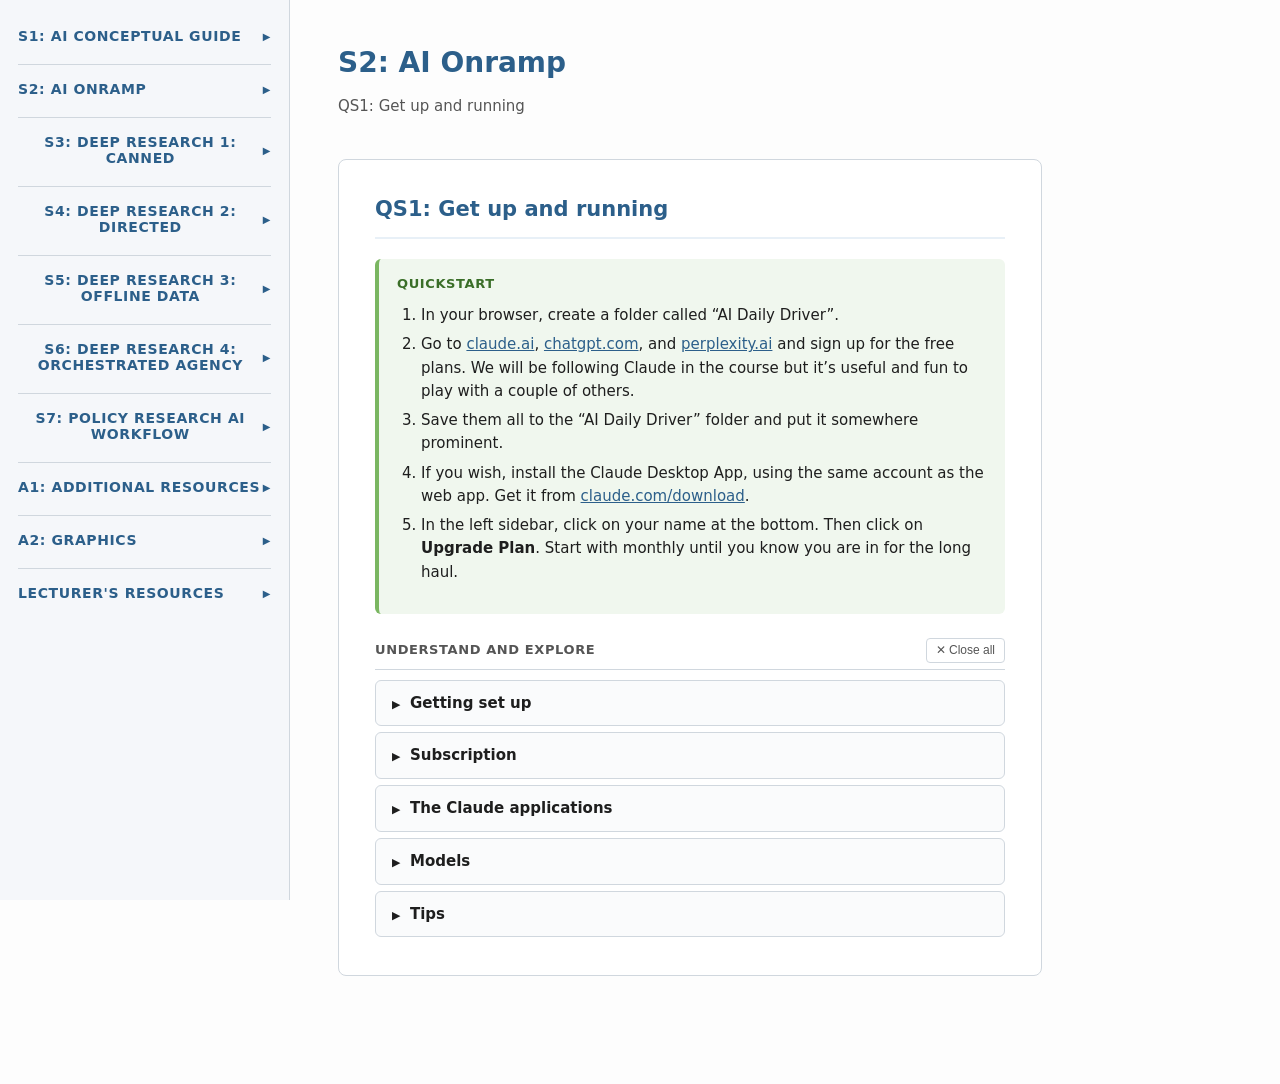
==== commit 66730e8d: "Restructure session nav: add S5/S7 placeholders, rename S6, move PRW to S7 - Add S5: Deep Research 3" ====
--- a/AI_Onramp_DailyDriver.html
+++ b/AI_Onramp_DailyDriver.html
@@ -517,7 +517,11 @@
     <a href="#dr2-s7" data-group="deep-research2">7. The Direction Repertoire</a>
     <a href="#dr2-s8" data-group="deep-research2">8. Homework</a>
   </div>
-  <button class="nav-group-btn" data-target="nav-s6">S6: The Horizon</button>
+  <button class="nav-group-btn" data-target="nav-s5">S5: Deep Research 3: Offline Data</button>
+  <div class="nav-sublinks" id="nav-s5">
+    <a href="#s5" data-group="s5">S5: Deep Research 3: Offline Data</a>
+  </div>
+  <button class="nav-group-btn" data-target="nav-s6">S6: Deep Research 4: Orchestrated Agency</button>
   <div class="nav-sublinks" id="nav-s6">
     <a href="#s6-s1" data-group="s6">1. Where This Session Fits</a>
     <a href="#s6-s2" data-group="s6">2. Key Concepts</a>
@@ -525,6 +529,18 @@
     <a href="#s6-s4" data-group="s6">4. Evaluation Still Applies</a>
     <a href="#s6-s5" data-group="s6">5. The Design Spectrum</a>
     <a href="#s6-s6" data-group="s6">6. The Course Arc</a>
+  </div>
+  <button class="nav-group-btn" data-target="nav-s7">S7: Policy Research AI Workflow</button>
+  <div class="nav-sublinks" id="nav-s7">
+    <a href="#lec-prw-table" data-group="s7">Reference Table</a>
+    <a href="#lec-prw-1" data-group="s7">Overview</a>
+    <a href="#lec-prw-2" data-group="s7">Setup Phase</a>
+    <a href="#lec-prw-3" data-group="s7">Phase 1: Data Gathering</a>
+    <a href="#lec-prw-4" data-group="s7">Phase 2: Processing</a>
+    <a href="#lec-prw-5" data-group="s7">Evaluation 1</a>
+    <a href="#lec-prw-6" data-group="s7">Phase 3: Report Writing</a>
+    <a href="#lec-prw-7" data-group="s7">Evaluation 2</a>
+    <a href="#lec-prw-8" data-group="s7">Closing: Assembling the Team</a>
   </div>
   <button class="nav-group-btn" data-target="nav-resources">A1: Additional Resources</button>
   <div class="nav-sublinks" id="nav-resources">
@@ -1732,6 +1748,10 @@
   <p>If you want to use AI to assist with Task 1, here is a starting prompt:</p>
   <p>I have a research report and the analytical synthesis it was built from. I will paste both below. Please identify: (1) two claims in the report that are well-supported by the synthesis -- explain which evidence supports them and why you consider the support strong; (2) two claims that appear to overreach or understate relative to what the synthesis actually shows -- explain the gap between what the report claims and what the evidence supports. Be specific about source references where possible.</p>
   <p>Part of the AI Onramps programme · Building AI literacy for working professionals</p>
+</section>
+
+<section class="step" id="s5">
+  <h2>S5: Deep Research 3: Offline Data</h2>
 </section>
 
 <!-- ── AI CONCEPTUAL GUIDE ─────────────────────── -->
@@ -2497,13 +2517,13 @@
   <p>Human and AI evaluation of the final product: applying the Evaluation skill from Session 3 to something participants have actually built</p>
   <p>An integrated human-AI team.</p>
   <p>Close: you now have a complete research workflow. But we&#x27;ve been doing this step by step, with humans in the loop throughout. What if you could hand more of this to an autonomous system?</p>
-  <h3 class="session-hdg">Session 6: The Horizon -- Agentic Teams and One-Shot Building</h3>
-  <p>Goal: Show participants where AI-assisted work is heading, through two ambitious live demos.</p>
-  <p>Takeaway: The workflow you&#x27;ve built manually over Sessions 3-5 is already being automated. Coding is being transformed in real time. Both are further than you think and closer than you think.</p>
+  <h3 class="session-hdg">Session 6: The Horizon &mdash; Agentic Teams and One-Shot Building</h3>
+  <p>Goal: Show participants where AI-assisted work is heading, through two live demos that connect directly to the skills built across the course.</p>
+  <p>Takeaway: The workflow you built manually over Sessions 3&ndash;5 can be driven by a one-page natural language specification handed to an AI orchestrator. The skill that matters is the same skill you&rsquo;ve been practising all course: writing clear Direction. It transfers directly up the stack.</p>
   <p>Flow:</p>
-  <p>Part 1: a fully agentic research team -- lightweight live demo of an autonomous multi-agent system running the kind of research workflow participants have just done manually. Not a lecture about agents -- a demonstration of them. Discussion: what does this mean for the hybrid human-AI team? What do humans still own?</p>
-  <p>Part 2: Claude Code one-shot build -- give Claude Code a single instruction and watch a working app take shape. The app facilitates discussion of the research report participants have produced -- so it&#x27;s grounded in something real. Explore, stress-test, modify</p>
-  <p>Close: not a toolkit for 2026, a foundation that gets more valuable as the models get more capable. The course has built B2 literacy in the context of policy research. What you do with it from here is up to you</p>
+  <p>Part 1: a multi-agent research orchestrator &mdash; a live demo of an autonomous system that designs a research plan, dispatches specialist sub-agents (researchers, analyst, synthesiser), coordinates their work, and produces a final report with a full process log. Driven by a natural language spec, not code. The same research domain, the same evaluation standards &mdash; but the orchestration is handled by an AI. Discussion: apply the Session 3 evaluation rubric to the output. What survives scrutiny? What doesn&rsquo;t?</p>
+  <p>Part 2: one-shot app build &mdash; a single natural language instruction to Claude Code turns the research report into an interactive website. From research to shareable product in under two minutes.</p>
+  <p>Close: the design spectrum. Four approaches to AI-assisted research &mdash; canned, customised, fully agentic, and hybrid &mdash; each appropriate for different questions and stakes. The course has built the literacy to choose between them. Not a toolkit for 2026, a foundation that gets more valuable as the models get more capable.</p>
 </section>
 
 <section class="step" id="pdf-fluency-vocab">
@@ -3049,7 +3069,7 @@
 
 <section class="step" id="s6-s1">
   <h2>1. Where This Session Fits</h2>
-  <p class="subtitle" style="margin-bottom:24px;">Session 6: The Horizon -- Agentic Teams and One-Shot Building</p>
+  <p class="subtitle" style="margin-bottom:24px;">S6: Deep Research 4: Orchestrated Agency</p>
   <p>In Session 3, you submitted a research question to three canned Deep Research tools and evaluated what came back. The tools did everything -- search strategy, source selection, analysis, report writing. You had no control over how they worked. Your skill was Evaluation.</p>
   <p>In Sessions 4 and 5, you took control. You designed your own research process, wrote the instructions, curated the sources, managed the workflow step by step, and integrated offline material. You controlled Direction and Input. Evaluation was woven in throughout.</p>
   <p>This session shows what happens when you hand the orchestration itself to an AI. You write a specification -- a natural language document describing what agents you want, how they should coordinate, and what principles they should follow. An AI orchestrator reads that spec and executes the workflow autonomously.</p>
@@ -3058,7 +3078,7 @@
 
 <section class="step" id="s6-s2">
   <h2>2. Key Concepts</h2>
-  <p class="subtitle" style="margin-bottom:24px;">Session 6: The Horizon -- Agentic Teams and One-Shot Building</p>
+  <p class="subtitle" style="margin-bottom:24px;">S6: Deep Research 4: Orchestrated Agency</p>
   <h3>Multi-Agent Orchestration</h3>
   <p>A single AI conversation -- even a powerful one -- is one model doing one thing at a time. Multi-agent orchestration changes this: a coordinating agent breaks a task into sub-tasks and dispatches specialist agents to handle each one. The orchestrator manages the workflow, passes outputs between agents, and assembles the final result.</p>
   <p>This is not a metaphor. The orchestrator literally spawns separate AI instances, each with its own brief, and coordinates their work. The specialist agents do not see each other&#x27;s instructions -- they receive only their own task and return their findings to the orchestrator.</p>
@@ -3084,7 +3104,7 @@
 
 <section class="step" id="s6-s3">
   <h2>3. The Demo</h2>
-  <p class="subtitle" style="margin-bottom:24px;">Session 6: The Horizon -- Agentic Teams and One-Shot Building</p>
+  <p class="subtitle" style="margin-bottom:24px;">S6: Deep Research 4: Orchestrated Agency</p>
   <h3>Setup</h3>
   <p>The entire setup consists of three things:</p>
   <ul>
@@ -3120,7 +3140,7 @@
 
 <section class="step" id="s6-s4">
   <h2>4. Evaluation Still Applies</h2>
-  <p class="subtitle" style="margin-bottom:24px;">Session 6: The Horizon -- Agentic Teams and One-Shot Building</p>
+  <p class="subtitle" style="margin-bottom:24px;">S6: Deep Research 4: Orchestrated Agency</p>
   <p>The report looks impressive. The process log shows sophisticated coordination. The website presents it beautifully.</p>
   <p>Now apply the rubric from Session 3.</p>
   <ul>
@@ -3135,7 +3155,7 @@
 
 <section class="step" id="s6-s5">
   <h2>5. The Design Spectrum</h2>
-  <p class="subtitle" style="margin-bottom:24px;">Session 6: The Horizon -- Agentic Teams and One-Shot Building</p>
+  <p class="subtitle" style="margin-bottom:24px;">S6: Deep Research 4: Orchestrated Agency</p>
   <p>You now have four approaches to AI-assisted research. Each is appropriate for different questions, audiences, and stakes.</p>
   <p>Option 1: Canned Deep Research</p>
   <p>You write a question. The system handles everything. You have no control over Direction. Your skill is Evaluation. Appropriate when: the question is well-defined, the stakes are moderate, and speed matters. This is what you saw in Session 3.</p>
@@ -3150,11 +3170,245 @@
 
 <section class="step" id="s6-s6">
   <h2>6. The Course Arc</h2>
-  <p class="subtitle" style="margin-bottom:24px;">Session 6: The Horizon -- Agentic Teams and One-Shot Building</p>
+  <p class="subtitle" style="margin-bottom:24px;">S6: Deep Research 4: Orchestrated Agency</p>
   <p>You started this course learning to evaluate what a canned tool gives you. You end it knowing how to design a system that combines canned tools, customised processes, and agentic orchestration -- choosing the right approach based on the question and the stakes.</p>
   <p>That is not a toolkit for 2026. The interfaces will change. The tools will evolve. The models will get more capable. The principles -- clear Direction, controlled Input, rigorous Evaluation -- will not.</p>
   <p>What you do with it from here is up to you.</p>
   <p>Part of the AI Onramps programme  •  Building AI literacy for working professionals</p>
+</section>
+
+<section class="step" id="lec-prw-table">
+  <h2>Policy Research Workflow: Reference Table</h2>
+  <div style="overflow-x:auto;">
+  <table>
+    <thead><tr>
+      <th>Step</th>
+      <th>Description</th>
+      <th>Human (Subject Lead)</th>
+      <th>AI Engineer</th>
+      <th>AI Tools</th>
+    </tr></thead>
+    <tbody>
+      <tr>
+        <td><strong>Setup Phase</strong></td>
+        <td></td>
+        <td></td>
+        <td></td>
+        <td></td>
+      </tr>
+      <tr>
+        <td>S1</td>
+        <td>Conceptual planning: the question</td>
+        <td>Leads discussion, owns question map</td>
+        <td>--</td>
+        <td>Claude Chat as thinking partner</td>
+      </tr>
+      <tr>
+        <td>S2</td>
+        <td>Conceptual planning: the report</td>
+        <td>Leads discussion, owns report spec</td>
+        <td>--</td>
+        <td>Claude Chat as thinking partner</td>
+      </tr>
+      <tr>
+        <td><strong>Phase 1 -- Data Gathering</strong></td>
+        <td></td>
+        <td></td>
+        <td></td>
+        <td></td>
+      </tr>
+      <tr>
+        <td>S3a</td>
+        <td>Web search: landscape pass</td>
+        <td>--</td>
+        <td>Runs canned tool</td>
+        <td>Claude Research</td>
+      </tr>
+      <tr>
+        <td>S3b</td>
+        <td>Web search: source ranking</td>
+        <td>Reviews ranked list</td>
+        <td>Builds and runs ranking agent</td>
+        <td>Claude Chat / Claude Code: source ranking agent*</td>
+      </tr>
+      <tr>
+        <td>S3c</td>
+        <td>Web search: source curation</td>
+        <td>Owns curation decisions</td>
+        <td>--</td>
+        <td>--</td>
+      </tr>
+      <tr>
+        <td>S3d</td>
+        <td>Web search: directed extraction</td>
+        <td>--</td>
+        <td>Builds and runs search agent</td>
+        <td>Claude Chat / Claude Code: search agent*</td>
+      </tr>
+      <tr>
+        <td>S4</td>
+        <td>Offline data processing</td>
+        <td>Owns anonymisation decisions</td>
+        <td>Builds and runs processing agent</td>
+        <td>Claude Chat / Claude Code: processing agent*</td>
+      </tr>
+      <tr>
+        <td><strong>Phase 2 -- Processing</strong></td>
+        <td></td>
+        <td></td>
+        <td></td>
+        <td></td>
+      </tr>
+      <tr>
+        <td>S5</td>
+        <td>Preliminary summaries</td>
+        <td>Reviews and approves</td>
+        <td>Builds and runs summarisation agent</td>
+        <td>Claude Chat / Claude Code: summarisation agent*</td>
+      </tr>
+      <tr>
+        <td>S6</td>
+        <td>Thematic synthesis</td>
+        <td>Editorial review</td>
+        <td>Builds and runs synthesis agent</td>
+        <td>Claude Chat / Claude Code: synthesis agent*</td>
+      </tr>
+      <tr>
+        <td><strong>Evaluation 1</strong></td>
+        <td></td>
+        <td></td>
+        <td></td>
+        <td></td>
+      </tr>
+      <tr>
+        <td>E1</td>
+        <td>Grounding check</td>
+        <td>Resolves all flagged claims</td>
+        <td>Builds and runs evaluation agent</td>
+        <td>Claude Chat / Claude Code: evaluation agent*</td>
+      </tr>
+      <tr>
+        <td>E2</td>
+        <td>Coverage and coherence</td>
+        <td>Owns judgment against question map and report spec</td>
+        <td>Supports</td>
+        <td>Claude Chat as thinking partner</td>
+      </tr>
+      <tr>
+        <td><strong>Phase 3 -- Report Writing</strong></td>
+        <td></td>
+        <td></td>
+        <td></td>
+        <td></td>
+      </tr>
+      <tr>
+        <td>S7</td>
+        <td>Final report</td>
+        <td>Editorial direction, emphasis, framing</td>
+        <td>Builds and runs writing agent</td>
+        <td>Claude Chat / Claude Code: writing agent*</td>
+      </tr>
+      <tr>
+        <td><strong>Evaluation 2</strong></td>
+        <td></td>
+        <td></td>
+        <td></td>
+        <td></td>
+      </tr>
+      <tr>
+        <td>E3</td>
+        <td>Final evaluation pass</td>
+        <td>Owns entirely</td>
+        <td>Supports</td>
+        <td>Claude Chat as thinking partner</td>
+      </tr>
+      <tr>
+        <td><strong>Closing</strong></td>
+        <td></td>
+        <td></td>
+        <td></td>
+        <td></td>
+      </tr>
+      <tr>
+        <td>S8</td>
+        <td>Team composition</td>
+        <td>Owns</td>
+        <td>--</td>
+        <td>--</td>
+      </tr>
+    </tbody>
+  </table>
+  </div>
+  <p style="font-size:13px;color:var(--text-muted);margin-top:16px;">\* All steps marked \* can be run in either Claude Chat or Claude Code. Use Claude Code where the process requires an orchestrating agent managing multiple subagents or complex sequential tasks. For most steps, a well-crafted instruction in Claude Chat or a Claude Project is sufficient and simpler to implement.</p>
+</section>
+
+<section class="step" id="lec-prw-1">
+  <h2>Overview</h2>
+  <p>This guide describes a structured workflow for producing a major policy research report using AI tools. It is organised into a Setup Phase and three working phases, with dedicated evaluation checkpoints at the end of Phase 2 and Phase 3.</p>
+  <p>The workflow is designed for a two-person human team -- a subject lead and an AI engineer -- supported by a set of AI agents, each driven by its own agent instructions file. The subject lead owns all judgment calls. The AI engineer owns the agentic tooling. The agents handle bounded, repeatable tasks under clear instructions.</p>
+  <p>A companion reference table maps every step to its human roles and AI tools. Read the table first to orient yourself; use these descriptions when you need the reasoning behind a step.</p>
+</section>
+
+<section class="step" id="lec-prw-2">
+  <h2>Setup Phase -- Framing the Project</h2>
+  <p>These two steps happen before any research begins. Their outputs -- the question map and the report specification -- are the project&#x27;s constitution. They travel with the project, get embedded in agent instructions throughout, and provide the rubric against which every subsequent output is evaluated. Time spent here pays back at every later stage.</p>
+  <h3>S1: Conceptual planning -- the question</h3>
+  <p>Research briefs are written to commission work, not to guide it. Your first task is to translate the brief into a precise account of what a genuinely good answer would look like: the sub-questions that need answering, the domains that need covering, the evidence that would count as strong support for each. The output is a question map -- not long, but precise. An agent given a clear question map can evaluate its own output against explicit criteria. One given a vague brief cannot.</p>
+  <h3>S2: Conceptual planning -- the report</h3>
+  <p>The question map defines the intellectual requirements of a good answer. The report specification defines the practical requirements of a good deliverable: audience, purpose, structure, register, and what defensible looks like for this particular client. These are not the same thing, and conflating them produces reports that answer the question well but serve the client poorly -- or vice versa. Settle both before any research begins.</p>
+</section>
+
+<section class="step" id="lec-prw-3">
+  <h2>Phase 1 -- Data Gathering</h2>
+  <p><em>Steps S3 and S4 run in parallel where the project allows.</em></p>
+  <h3>S3a: Web search -- landscape pass</h3>
+  <p>Submit your research brief to Claude Research with minimal direction. You are not trusting its output at this stage. You are using it to discover sources you might not have found independently, to see how the tool frames the problem, and to produce a first source list as raw material for curation. When the run completes, set the report aside and focus on the sources.</p>
+  <h3>S3b: Web search -- source ranking</h3>
+  <p>A source ranking agent works through the landscape pass output and scores each source against explicit criteria: recency, authority, geographic and sectoral specificity, and relevance to the research question. The output is a ranked list, not a curated one -- ranking is a mechanical task that an agent handles consistently; curation is a judgment call that requires domain knowledge.</p>
+  <h3>S3c: Web search -- source curation</h3>
+  <p>The subject lead reviews the ranked list and makes the curation decisions: which sources to prioritise, which to set aside, and which gaps need filling from their own knowledge of the domain. This step has no agent component. It is the most important quality gate in the entire workflow -- gaps in the source base cannot be fixed at the report writing stage -- and it belongs entirely to the human with domain expertise.</p>
+  <h3>S3d: Web search -- directed extraction</h3>
+  <p>A search agent works through the curated source list systematically, extracts relevant material against the research questions in the question map, and produces structured findings. The quality of this step depends directly on the quality of the agent instructions: a well-crafted brief produces consistent, usable output; a vague one produces summaries that require extensive reworking. This is where investment in the agent instructions pays off most visibly.</p>
+  <h3>S4: Offline data processing</h3>
+  <p>Offline material -- confidential documents, internal reports, messy spreadsheets -- often contains the most valuable evidence and requires the most careful handling. The governing principle is simple: material containing sensitive or confidential data should never enter a web-connected tool. A separate, isolated Project handles raw offline material only. Clean and anonymise before uploading; review all outputs before they leave the offline environment. Nothing passes directly from this Project to the main research Project without human review.</p>
+</section>
+
+<section class="step" id="lec-prw-4">
+  <h2>Phase 2 -- Processing</h2>
+  <h3>S5: Preliminary summaries</h3>
+  <p>The web search and offline workstreams produce findings in different formats, at different levels of detail, organised around different principles. Preliminary summaries bring them to a common structure -- organised around the question map -- so they can be worked across in thematic synthesis. The human role here is review, not production: does each summary accurately represent what the source material contains, without adding interpretation the sources don&#x27;t support?</p>
+  <h3>S6: Thematic synthesis</h3>
+  <p>This is the intellectual centre of the project. The preliminary summaries contain findings organised by source. Thematic synthesis reorganises them by argument -- across sources, across workstreams, in response to the research question. The output is not a summary of what the sources say. It is a structured account of what the evidence shows. The synthesis agent should be instructed to return to the question map, organise the evidence around it, and flag where coverage is thin or contradictory. The human review at this step is substantive -- the last analytical quality gate before evaluation.</p>
+</section>
+
+<section class="step" id="lec-prw-5">
+  <h2>Evaluation 1</h2>
+  <h3>E1: Grounding check</h3>
+  <p>An evaluation agent works through the thematic synthesis and verifies that every substantive claim can be traced to a source in the preliminary summaries. Where a claim cannot be traced, the agent flags it explicitly. The critical instruction: flag, do not fix. An agent that silently patches gaps is more dangerous than one that surfaces them. The subject lead then resolves every flagged claim -- grounding it in the source material, revising it to reflect what the sources actually support, or removing it.</p>
+  <h3>E2: Coverage and coherence</h3>
+  <p>Once the grounding check is complete, the subject lead reads the thematic synthesis against the question map and the report specification. Is every sub-question addressed? Does the structure serve the intended audience? Are the limitations of the evidence honestly represented? This is a judgment call that no agent can make reliably. The project does not move to Phase 3 until both evaluation steps are complete.</p>
+</section>
+
+<section class="step" id="lec-prw-6">
+  <h2>Phase 3 -- Report Writing</h2>
+  <h3>S7: Final report</h3>
+  <p>The thematic synthesis is organised around the research question. The final report is organised around the reader. The move from one to the other -- adjusting structure, register, and emphasis for the intended audience -- is the first task of this step. The writing agent works from the verified thematic synthesis and the report specification; its instructions should include an explicit directive to flag any point where the evidence feels thin or a claim feels stronger than the source material supports. The human role is editorial in the fullest sense: not just checking for errors but making the judgments about emphasis, framing, and tone that determine whether the report is genuinely useful to its audience.</p>
+</section>
+
+<section class="step" id="lec-prw-7">
+  <h2>Evaluation 2</h2>
+  <h3>E3: Final evaluation pass</h3>
+  <p>One complete read of the finished report against all three rubric levels -- process quality, content quality, output quality -- before it leaves the team. Not to find new problems; the earlier checkpoints should have caught those. The purpose is to verify that the report as a whole is coherent, that the claims in the executive summary are supported by the body, and that the limitations are honestly stated. The question that drives this pass is the same one from Session 3: <em>could you hand this report to a senior client and defend every claim in it?</em> If the answer is yes, the report is ready.</p>
+</section>
+
+<section class="step" id="lec-prw-8">
+  <h2>Closing -- Assembling the Team</h2>
+  <p>The workflow described in this guide requires two human roles and one that is increasingly a specialism in its own right.</p>
+  <p>The <strong>subject lead</strong> owns the Setup Phase, the curation decisions, all evaluation checkpoints, and the final report. Domain expertise is the qualification -- this is the person who knows which sources are authoritative, which claims are well-grounded, and what the client actually needs to hear.</p>
+  <p>The <strong>AI engineer</strong> builds and maintains the agent instructions files, runs the agentic steps, and adapts the playbooks to new client contexts. This is not a software engineering role -- it does not require coding expertise -- but it does require fluency with Claude Code, careful attention to instruction design, and the judgment to know when a process needs a full orchestrating agent and when a well-crafted Claude Chat instruction will do.</p>
+  <p>The agent instructions files developed across a project -- search, ranking, summarisation, synthesis, evaluation, writing -- are reusable assets. A team that refines them across multiple projects builds something genuinely valuable: a policy research capability that gets better with use, and that can be adapted to new domains and new clients without starting from scratch.</p>
+  <p>The minimum viable team for a serious policy research project is one subject lead and one AI engineer. On larger projects a coordination role may be needed; on smaller ones, a single person may cover both roles if they have both domain expertise and AI fluency. What the workflow cannot accommodate is the absence of either -- domain expertise without AI fluency produces research that doesn&#x27;t use the tools well; AI fluency without domain expertise produces polished output that can&#x27;t be defended.</p>
+  <p><em>Part of the AI Onramps programme · Building AI literacy for working professionals</em></p>
 </section>
 
 </main>
@@ -3201,16 +3455,27 @@
     'lec-l4':      { title: "Lecturer's Resources", subtitle: 'L4: Deep Research: Directed' },
     'lec-brochure':       { title: "Lecturer's Resources", subtitle: 'Course Brochure: 7 April' },
     'lec-s6':             { title: "Lecturer's Resources", subtitle: 'Session 6: Agentic Demo' },
+    'lec-prw-table': { title: 'S7: Policy Research AI Workflow', subtitle: 'Reference Table' },
+    'lec-prw-1': { title: 'S7: Policy Research AI Workflow', subtitle: 'Overview' },
+    'lec-prw-2': { title: 'S7: Policy Research AI Workflow', subtitle: 'Setup Phase' },
+    'lec-prw-3': { title: 'S7: Policy Research AI Workflow', subtitle: 'Phase 1 -- Data Gathering' },
+    'lec-prw-4': { title: 'S7: Policy Research AI Workflow', subtitle: 'Phase 2 -- Processing' },
+    'lec-prw-5': { title: 'S7: Policy Research AI Workflow', subtitle: 'Evaluation 1' },
+    'lec-prw-6': { title: 'S7: Policy Research AI Workflow', subtitle: 'Phase 3 -- Report Writing' },
+    'lec-prw-7': { title: 'S7: Policy Research AI Workflow', subtitle: 'Evaluation 2' },
+    'lec-prw-8': { title: 'S7: Policy Research AI Workflow', subtitle: 'Closing' },
     'pdf-fluency-vocab':  { title: 'A2: Graphics', subtitle: 'AI Fluency: Vocabulary Cheat Sheet' },
     'pdf-fluency-onepager':{ title: 'A2: Graphics', subtitle: 'AI Fluency: Summary One-Pager' },
     'pdf-fluency-16x9':   { title: 'A2: Graphics', subtitle: 'AI Fluency: Summary 16x9' },
     'pdf-genai-overview': { title: 'A2: Graphics', subtitle: 'Overview of Generative AI' },
-    's6-s1': { title: 'S6: The Horizon', subtitle: '1. Where This Session Fits' },
-    's6-s2': { title: 'S6: The Horizon', subtitle: '2. Key Concepts' },
-    's6-s3': { title: 'S6: The Horizon', subtitle: '3. The Demo' },
-    's6-s4': { title: 'S6: The Horizon', subtitle: '4. Evaluation Still Applies' },
-    's6-s5': { title: 'S6: The Horizon', subtitle: '5. The Design Spectrum' },
-    's6-s6': { title: 'S6: The Horizon', subtitle: '6. The Course Arc' },
+    's5': { title: 'S5: Deep Research 3: Offline Data', subtitle: 'S5: Deep Research 3: Offline Data' },
+    's6-s1': { title: 'S6: Deep Research 4: Orchestrated Agency', subtitle: '1. Where This Session Fits' },
+    's6-s2': { title: 'S6: Deep Research 4: Orchestrated Agency', subtitle: '2. Key Concepts' },
+    's6-s3': { title: 'S6: Deep Research 4: Orchestrated Agency', subtitle: '3. The Demo' },
+    's6-s4': { title: 'S6: Deep Research 4: Orchestrated Agency', subtitle: '4. Evaluation Still Applies' },
+    's6-s5': { title: 'S6: Deep Research 4: Orchestrated Agency', subtitle: '5. The Design Spectrum' },
+    's6-s6': { title: 'S6: Deep Research 4: Orchestrated Agency', subtitle: '6. The Course Arc' },
+    's7': { title: 'S7: Policy Research AI Workflow', subtitle: 'S7: Policy Research AI Workflow' },
     'res-banking-app': { title: 'A1: Additional Resources', subtitle: 'Banking Regulation App' },
     'res-log':         { title: 'A1: Additional Resources', subtitle: 'Process Log' },
     'res-rep':         { title: 'A1: Additional Resources', subtitle: 'Reg Report' },
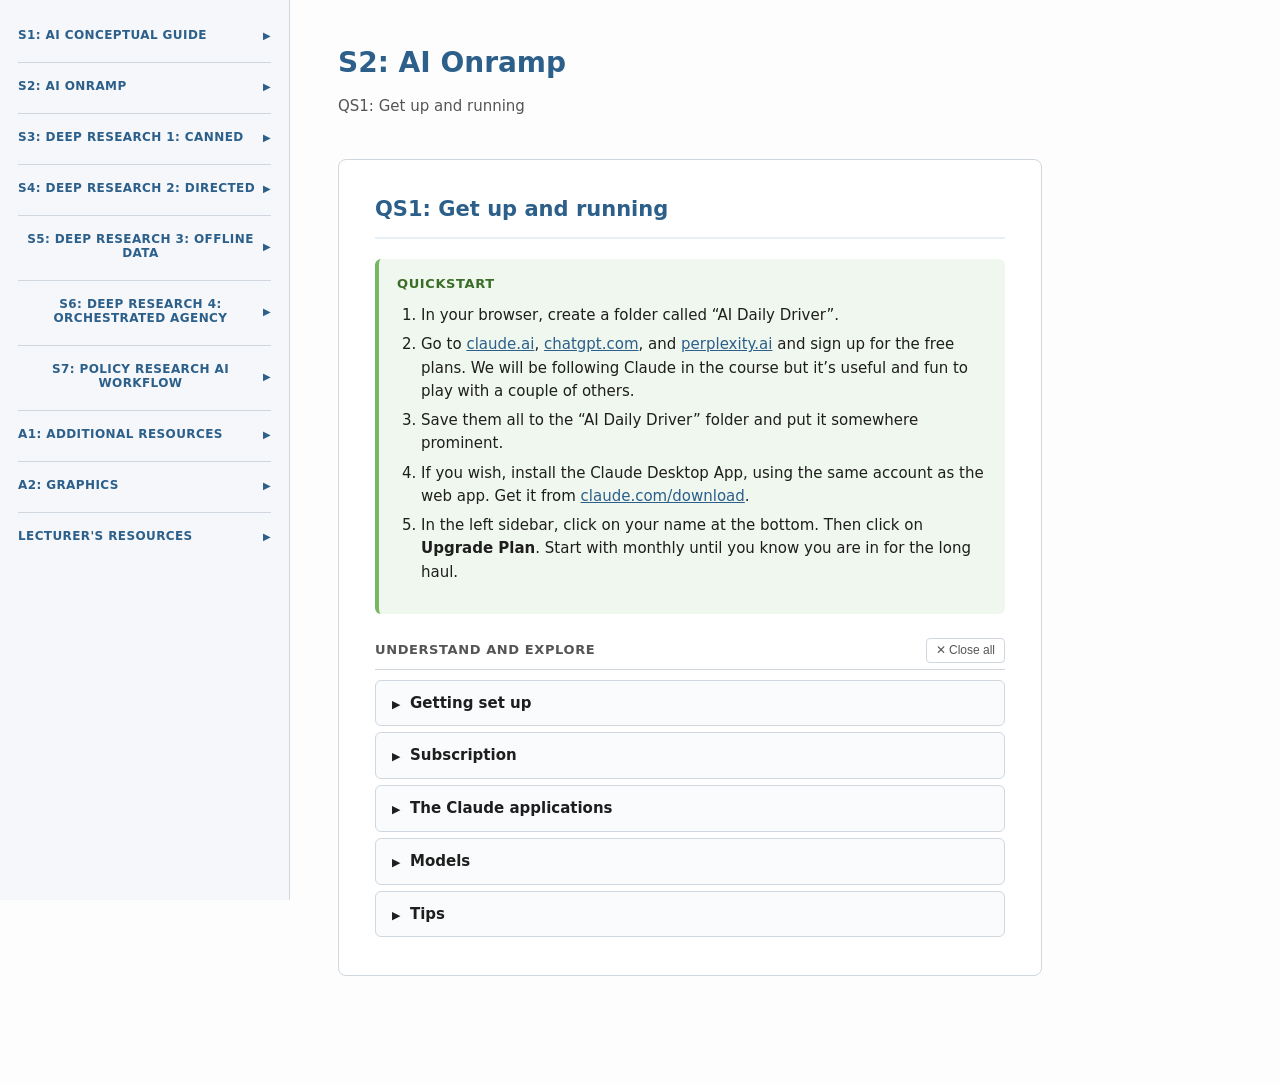
==== commit 03a43197: "Reduce nav button font size to fix label wrapping on longer session names Co-Authored-By: Claude Son" ====
--- a/AI_Onramp_DailyDriver.html
+++ b/AI_Onramp_DailyDriver.html
@@ -68,10 +68,10 @@
     border-top: 1px solid var(--border);
     cursor: pointer;
     font-family: inherit;
-    font-size: 14px;
+    font-size: 12px;
     font-weight: 700;
     text-transform: uppercase;
-    letter-spacing: .6px;
+    letter-spacing: .4px;
     color: var(--accent);
     padding: 16px 0 0 0;
     margin-top: 20px;
